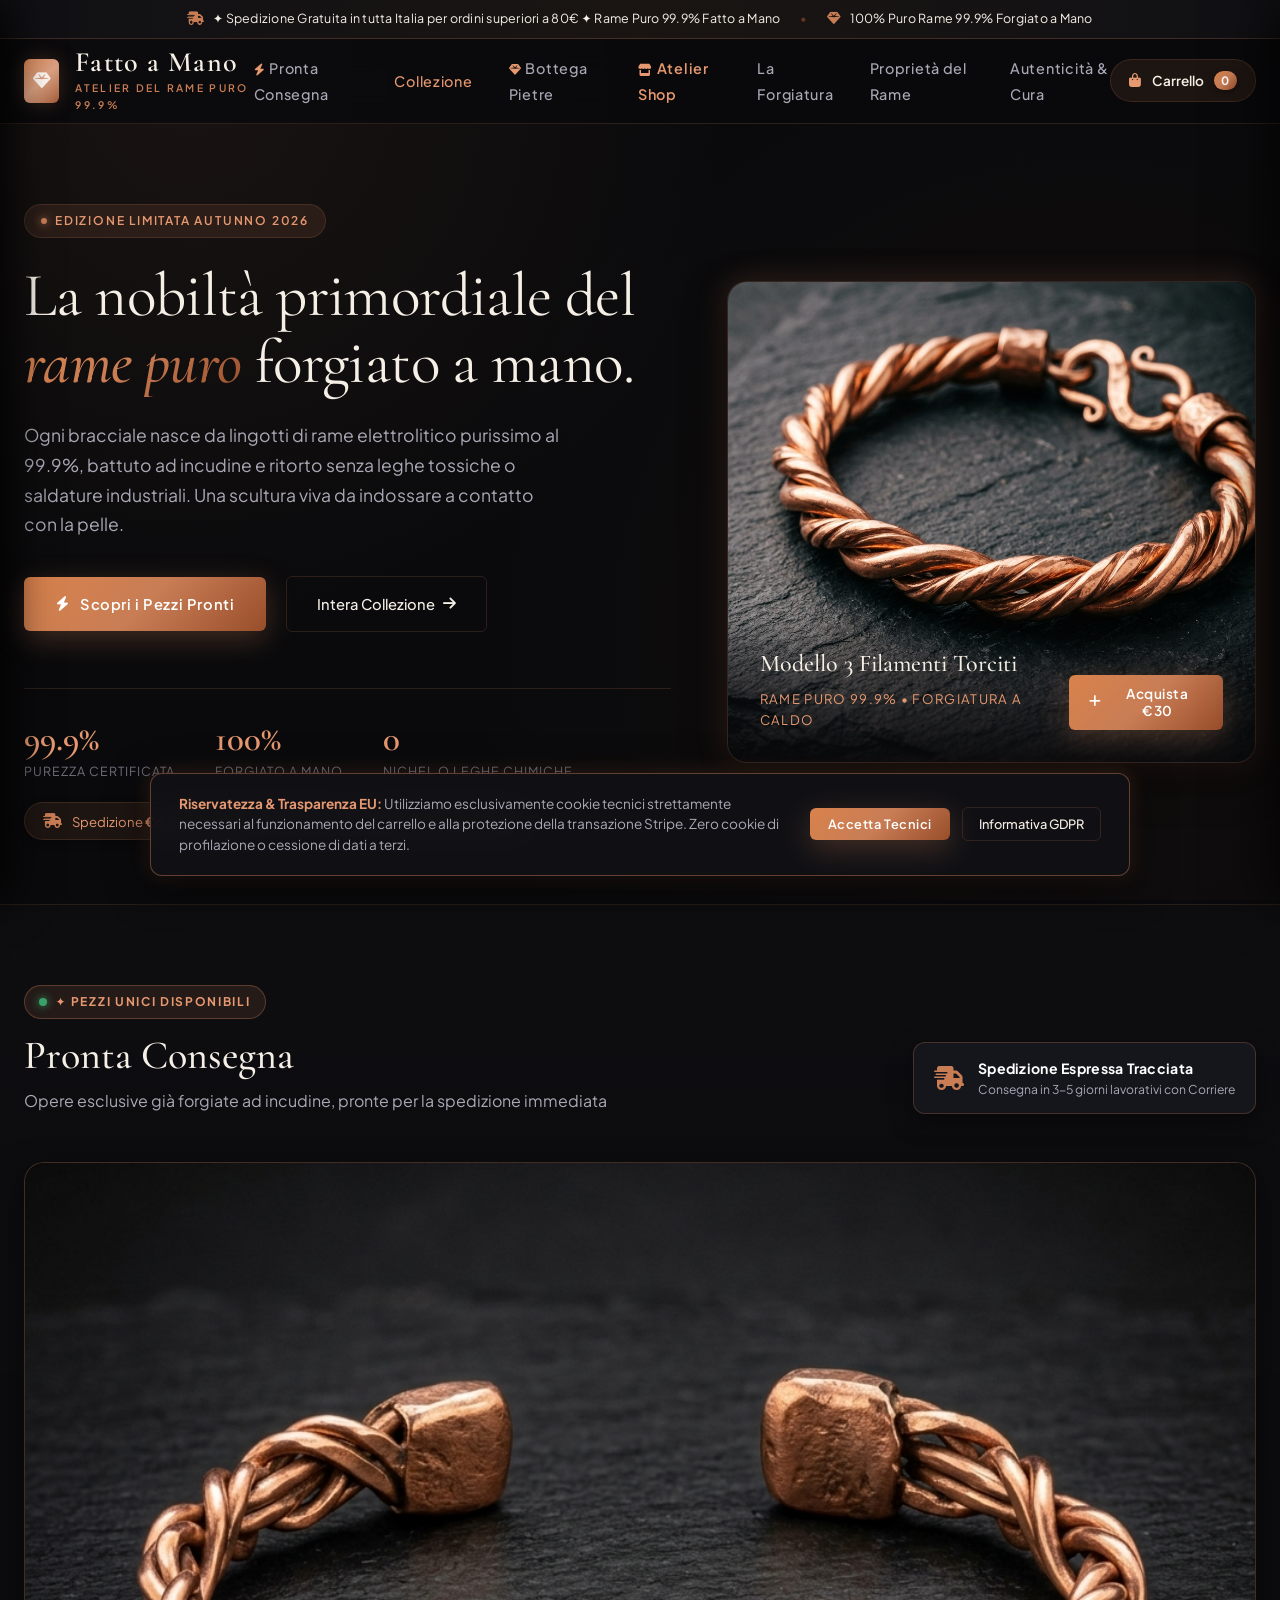
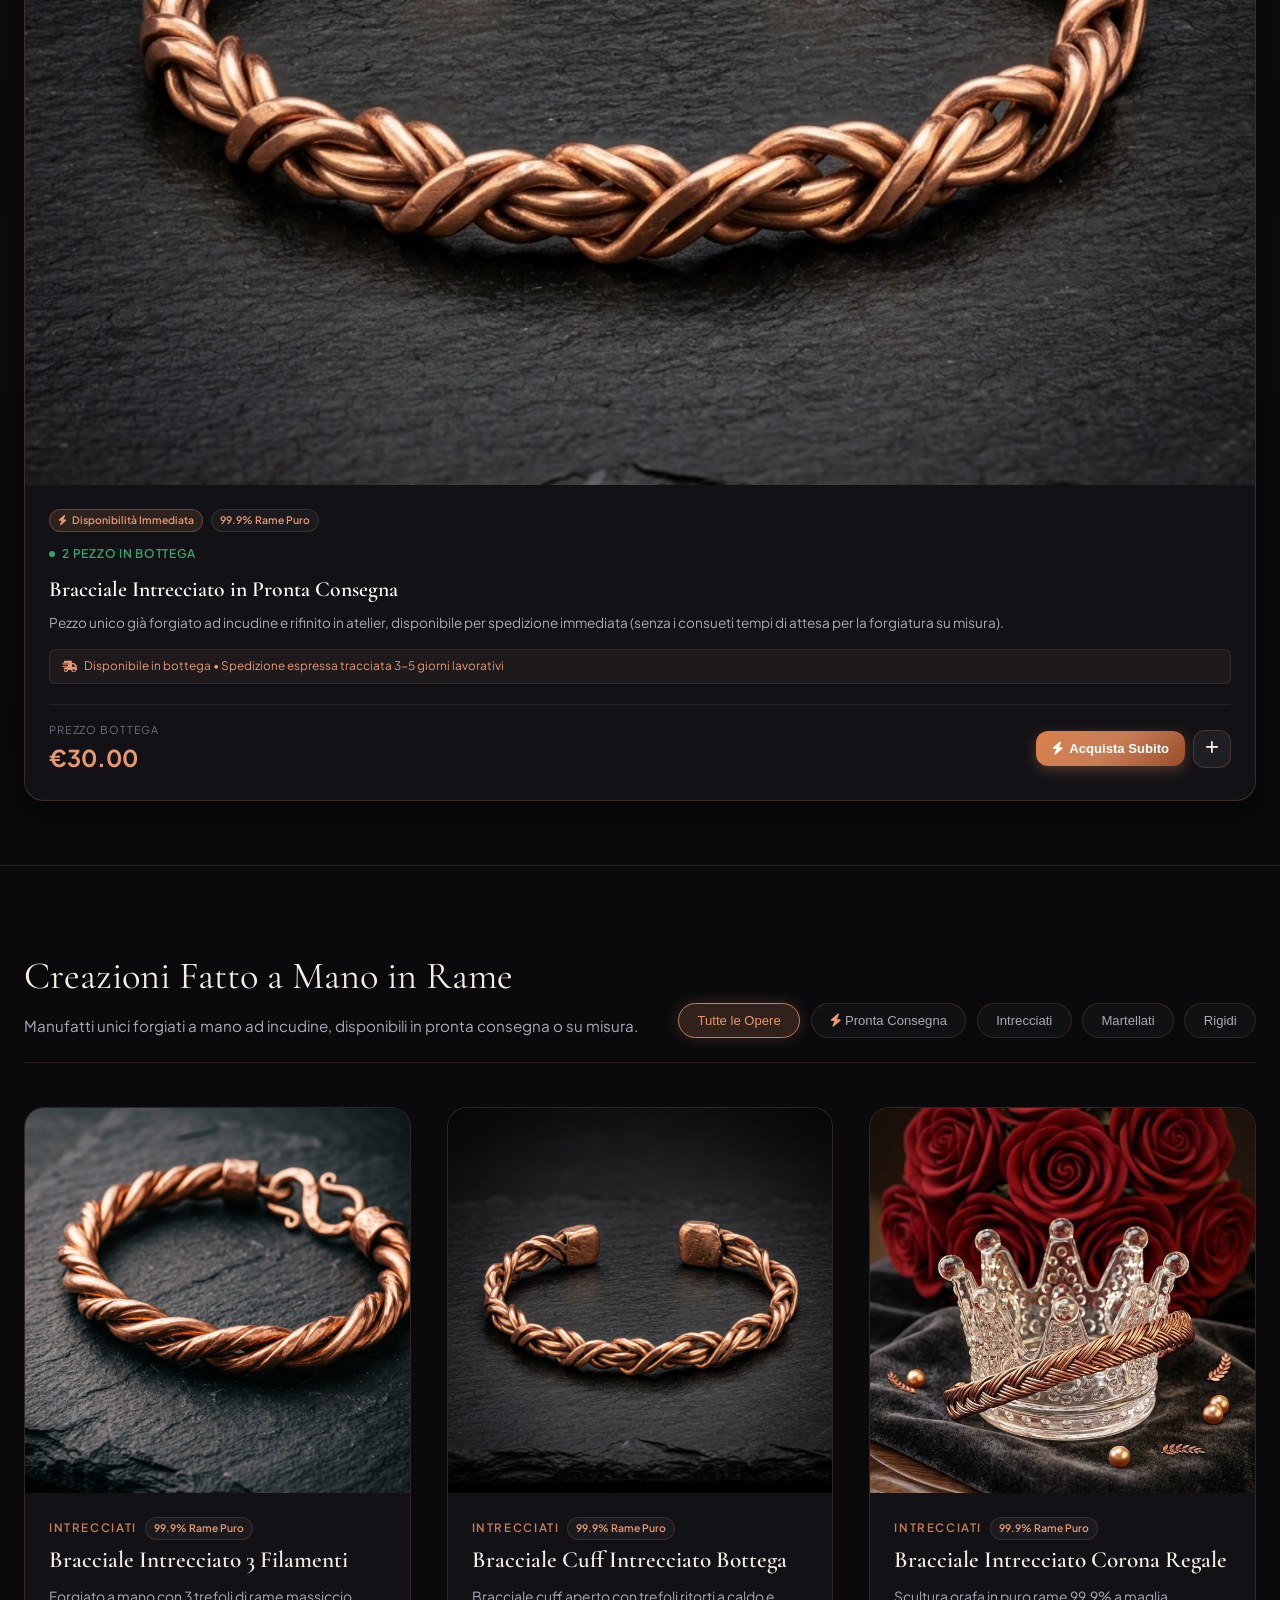
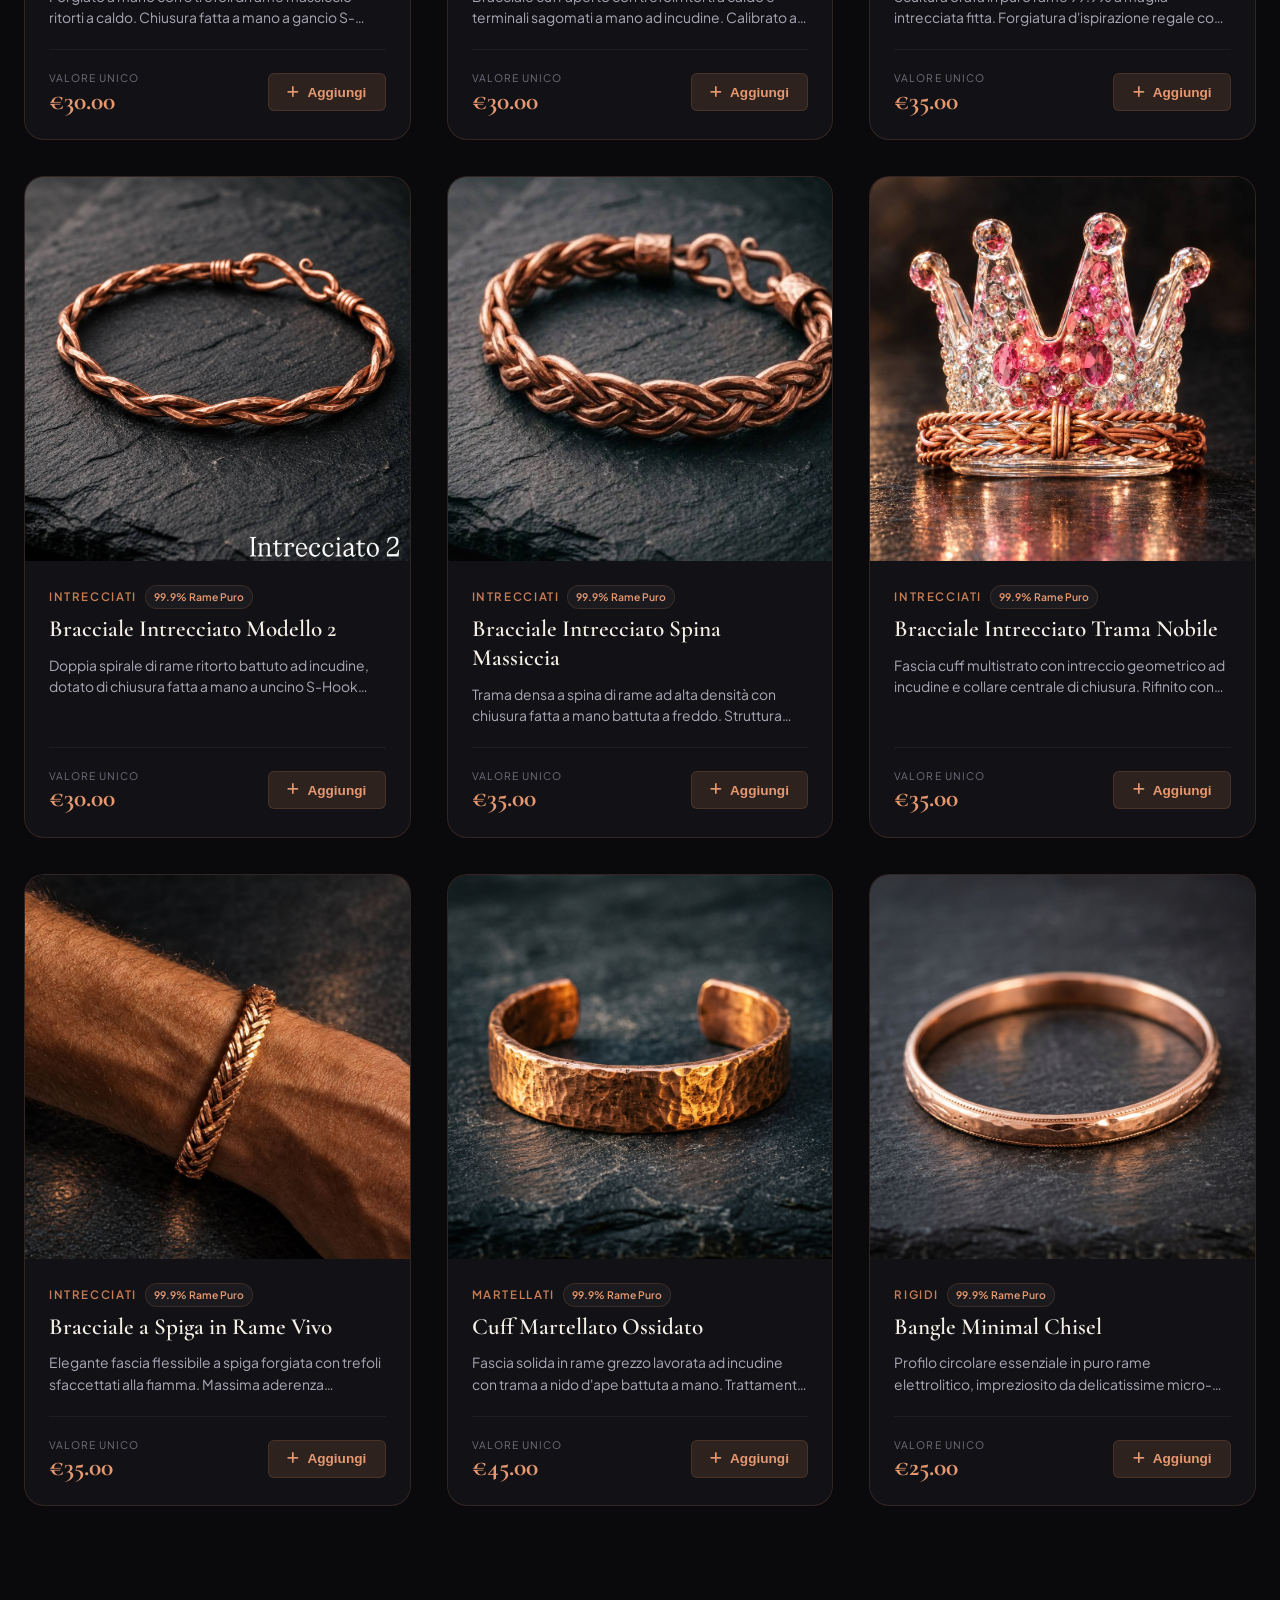
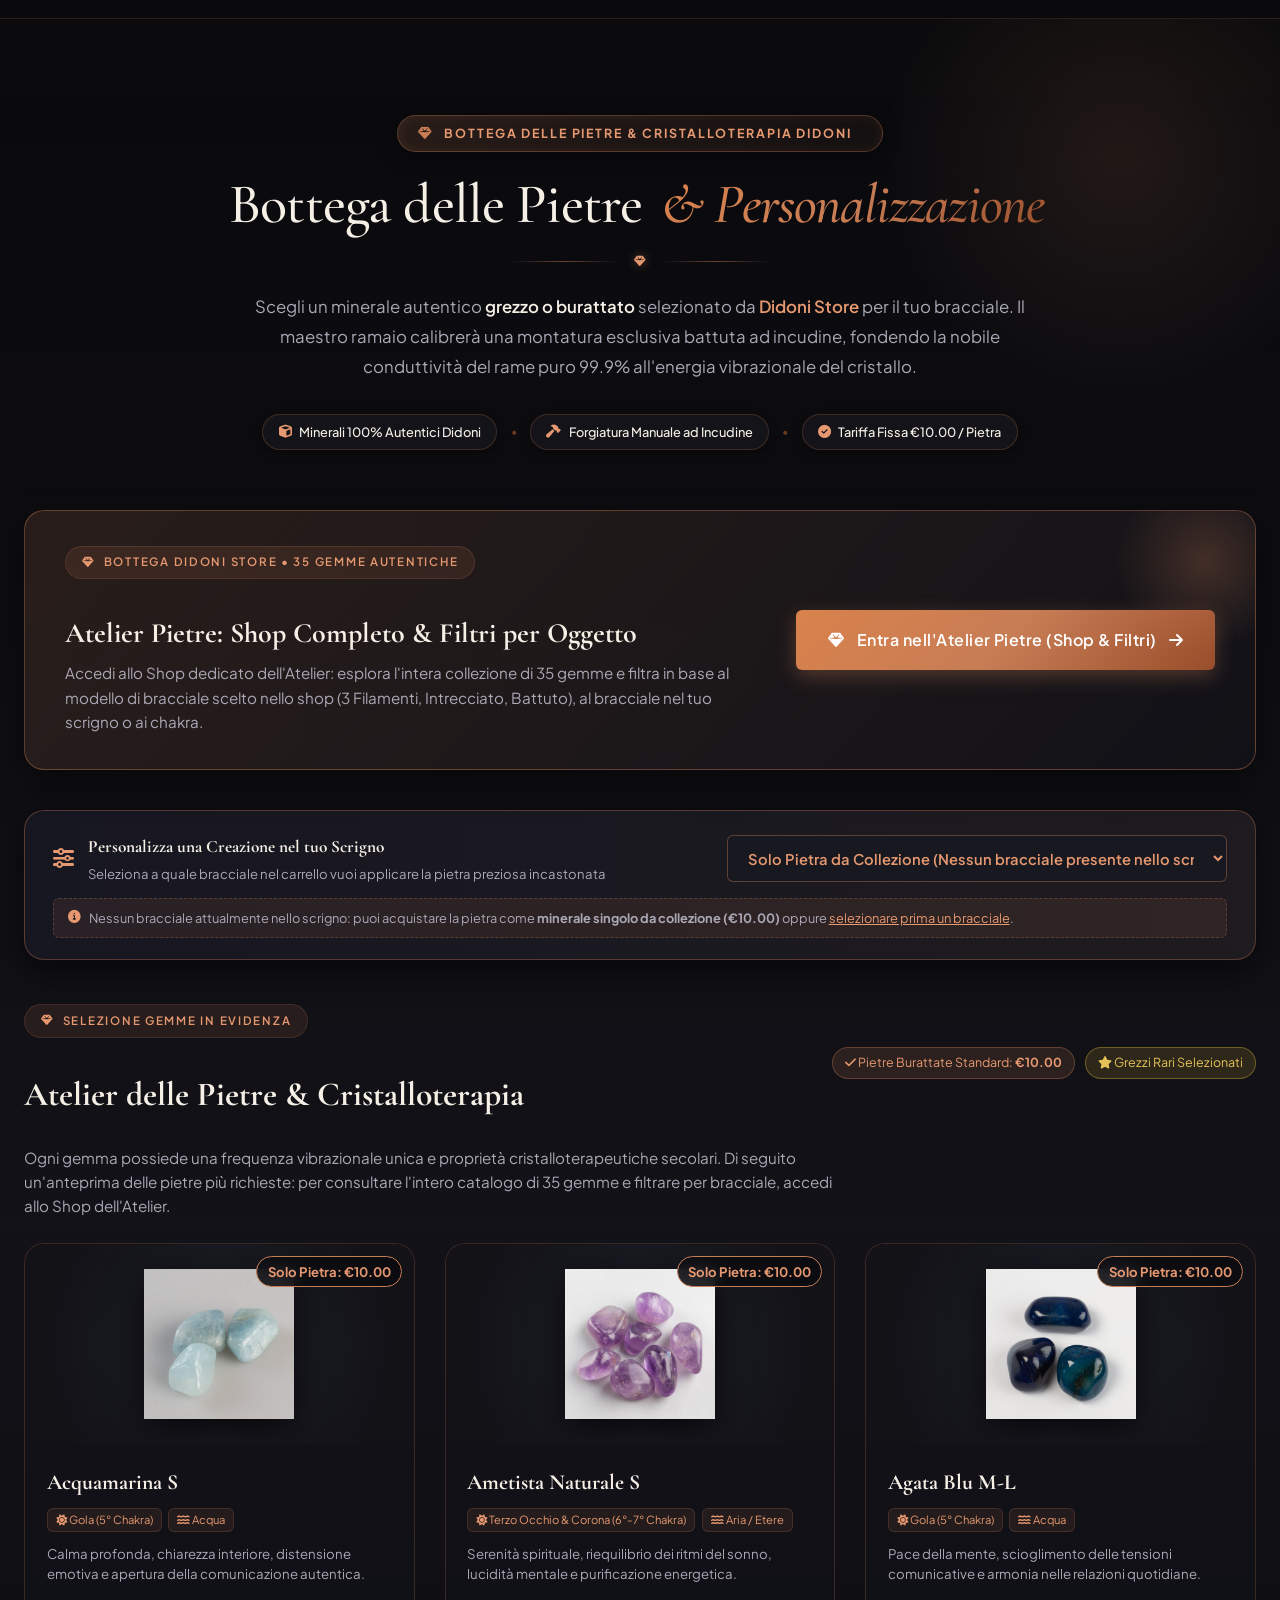
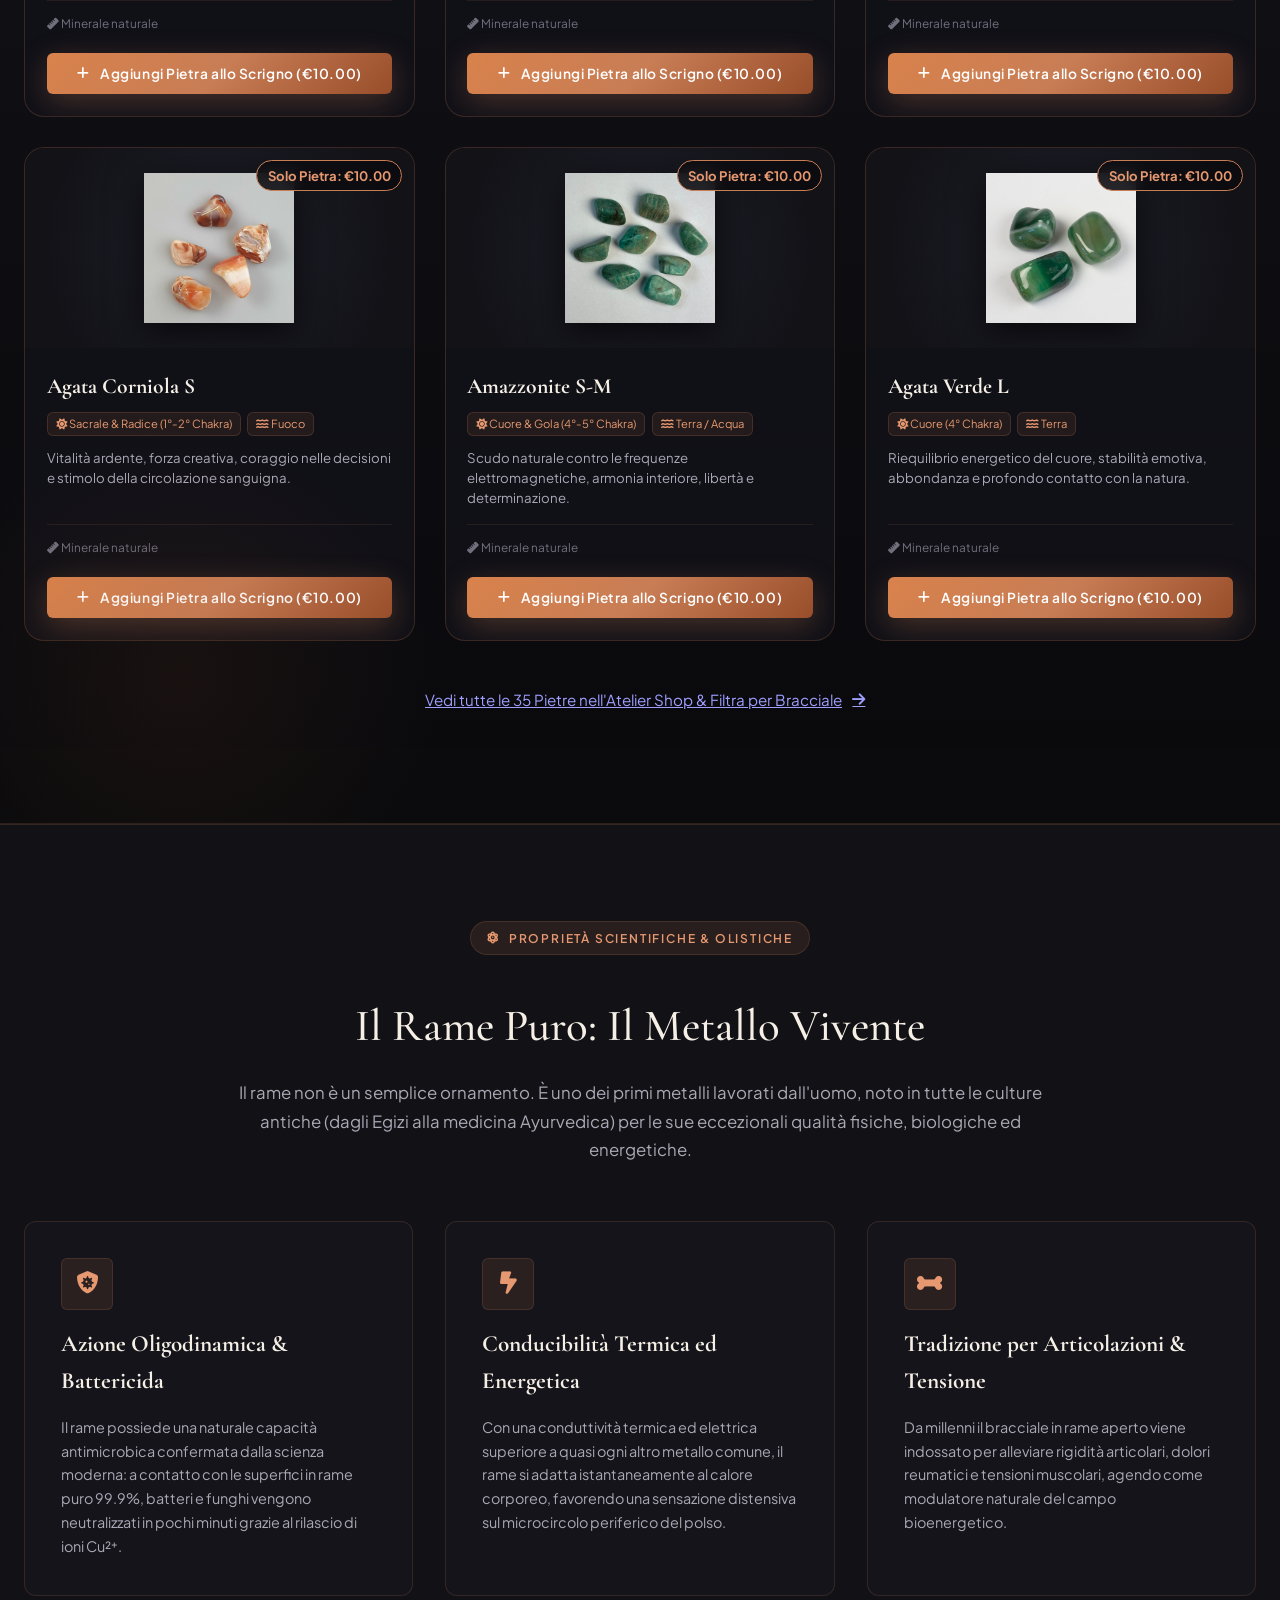
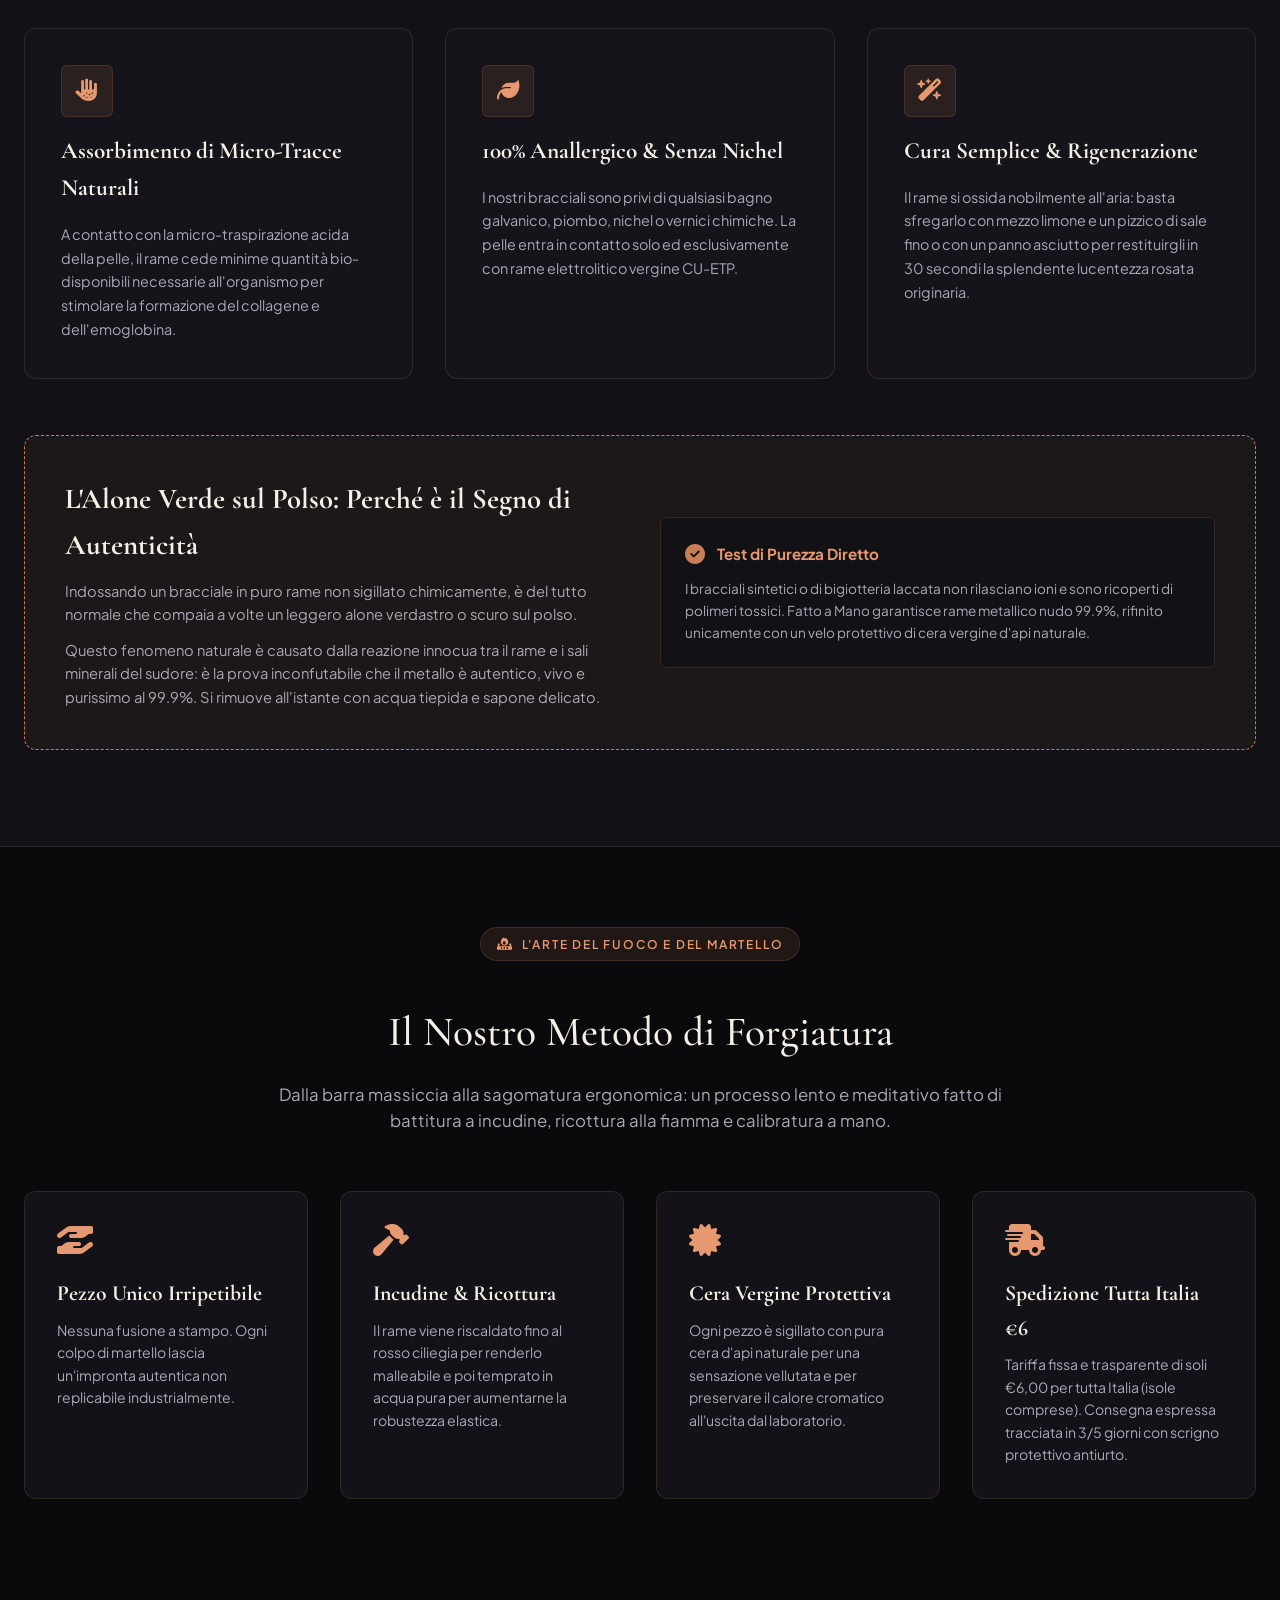
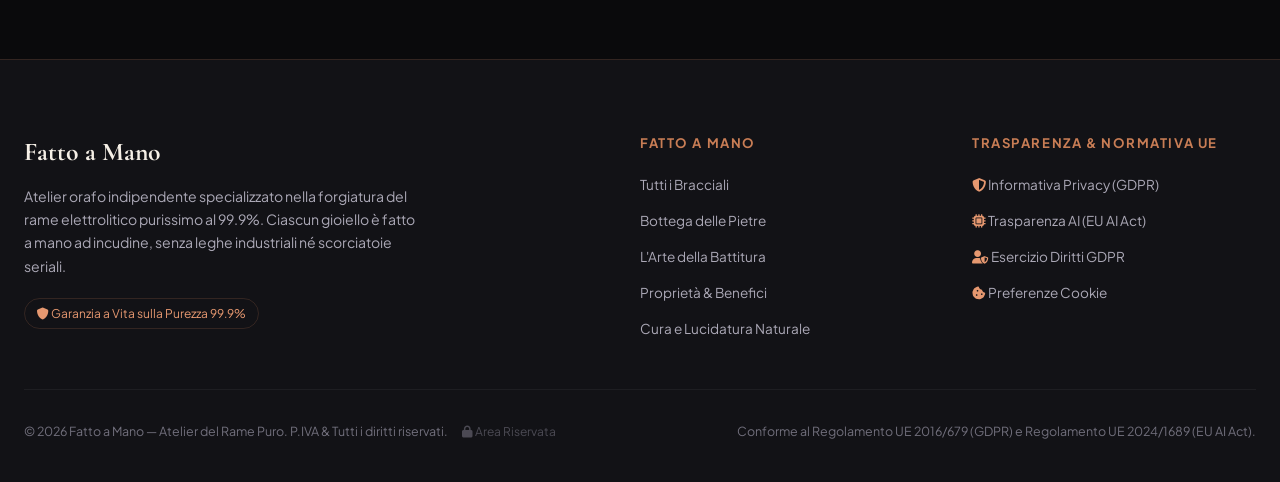
==== index.html @ 8c652637 "feat(atelier): add dedicated stone shop page with model filters, expand catalog to 35 Didoni stones," ====
<!DOCTYPE html>
<html lang="it">
<head>
  <meta charset="UTF-8">
  <meta name="viewport" content="width=device-width, initial-scale=1.0">
  <title>Fatto a Mano — Creazioni in Puro Rame 99.9% Fatto a Mano</title>
  <meta name="description" content="Esclusive creazioni di bracciali forgiati a mano in 99.9% rame puro. Design unico, proprietà energetiche e biologiche, lavorazione fatto a mano Made in Italy conforme a GDPR e EU AI Act.">
  
  <!-- Anti-cache headers -->
  <meta http-equiv="Cache-Control" content="no-cache, no-store, must-revalidate">
  <meta http-equiv="Pragma" content="no-cache">
  <meta http-equiv="Expires" content="0">

  <!-- Luxury Atelier Favicons -->
  <link rel="icon" type="image/svg+xml" href="favicon.svg">
  <link rel="icon" type="image/png" sizes="32x32" href="assets/favicon-32x32.png">
  <link rel="icon" type="image/x-icon" href="favicon.ico">
  <link rel="apple-touch-icon" href="assets/apple-touch-icon.png">

  <!-- Favicon & Stylesheet -->
  <link rel="stylesheet" href="style.css?v=20261001-07">
  
  <!-- Font Awesome for luxury micro-icons -->
  <link rel="stylesheet" href="https://cdnjs.cloudflare.com/ajax/libs/font-awesome/6.5.1/css/all.min.css">
</head>
<body>

  <!-- ============================================================================
       TOP ANNOUNCEMENT BAR (SPEDIZIONE)
       ============================================================================ -->
  <div class="top-announcement-bar" id="topAnnouncementBar">
    <div class="container top-announcement-inner" id="topAnnouncementInner">
      <div class="announcement-item">
        <i class="fa-solid fa-truck-fast"></i>
        <span id="topAnnouncementText">Spedizione <strong>€6 in tutta Italia</strong> (isole comprese) • Consegna in <strong>3/5 giorni lavorativi</strong></span>
      </div>
      <span class="announcement-separator">•</span>
      <div class="announcement-item">
        <i class="fa-solid fa-gem"></i>
        <span>100% Puro Rame 99.9% Forgiato a Mano</span>
      </div>
    </div>
  </div>

  <!-- ============================================================================
       HEADER & NAVIGATION
       ============================================================================ -->
  <header class="site-header" id="siteHeader">
    <div class="container header-inner">
      <a href="#" class="brand-wrapper">
        <div class="brand-symbol">
          <i class="fa-solid fa-gem" style="color: #fff; font-size: 1.1rem;"></i>
        </div>
        <div class="brand-text-group">
          <span class="brand-title">Fatto a Mano</span>
          <span class="brand-subtitle">Atelier del Rame Puro 99.9%</span>
        </div>
      </a>

      <nav>
        <ul class="nav-links">
          <li><a href="#prontaconsegna" class="nav-link"><i class="fa-solid fa-bolt" style="color: var(--copper-light); font-size: 0.75rem; margin-right: 4px;"></i>Pronta Consegna</a></li>
          <li><a href="#collezione" class="nav-link active">Collezione</a></li>
          <li><a href="#bottega-pietre" class="nav-link"><i class="fa-solid fa-gem" style="color: var(--copper-light); font-size: 0.75rem; margin-right: 4px;"></i>Bottega Pietre</a></li>
          <li><a href="atelier-pietre.html" class="nav-link" style="color: var(--copper-light); font-weight: 600;"><i class="fa-solid fa-store" style="color: var(--copper-light); font-size: 0.75rem; margin-right: 4px;"></i>Atelier Shop</a></li>
          <li><a href="#filosofia" class="nav-link">La Forgiatura</a></li>
          <li><a href="#proprieta" class="nav-link">Proprietà del Rame</a></li>
          <li><a href="#garanzia" class="nav-link">Autenticità & Cura</a></li>
        </ul>
      </nav>

      <div class="header-actions">
        <button class="cart-trigger-btn" id="openCartBtn" aria-label="Apri Carrello">
          <i class="fa-solid fa-bag-shopping" style="color: var(--copper-light);"></i>
          <span class="cart-btn-label">Carrello</span>
          <span class="cart-badge" id="cartCountBadge">0</span>
        </button>
        <button class="mobile-menu-btn" id="mobileMenuBtn" aria-label="Menu di Navigazione" onclick="toggleMobileMenu()">
          <i class="fa-solid fa-bars" id="mobileMenuIcon"></i>
        </button>
      </div>
    </div>
  </header>

  <!-- ============================================================================
       MOBILE NAVIGATION DRAWER (#mobileNavDrawer)
       ============================================================================ -->
  <div class="mobile-nav-backdrop" id="mobileNavBackdrop" onclick="closeMobileMenu()"></div>
  <aside class="mobile-nav-drawer" id="mobileNavDrawer" aria-label="Menu Mobile">
    <div class="mobile-nav-header">
      <div class="brand-wrapper">
        <div class="brand-symbol" style="width: 38px; height: 38px;">
          <i class="fa-solid fa-gem" style="color: #fff; font-size: 0.95rem;"></i>
        </div>
        <div class="brand-text-group">
          <span class="brand-title" style="font-size: 1.35rem;">Fatto a Mano</span>
          <span class="brand-subtitle" style="font-size: 0.55rem;">Atelier del Rame Puro</span>
        </div>
      </div>
      <button class="mobile-nav-close-btn" id="closeMobileNavBtn" aria-label="Chiudi Menu" onclick="closeMobileMenu()">
        <i class="fa-solid fa-xmark"></i>
      </button>
    </div>

    <ul class="mobile-nav-links">
      <li>
        <a href="#prontaconsegna" class="mobile-nav-link" onclick="closeMobileMenu()">
          <i class="fa-solid fa-bolt" style="color: var(--copper-light);"></i>
          <span>Pronta Consegna</span>
        </a>
      </li>
      <li>
        <a href="#collezione" class="mobile-nav-link" onclick="closeMobileMenu()">
          <i class="fa-solid fa-layer-group" style="color: var(--copper-light);"></i>
          <span>Collezione Bracciali</span>
        </a>
      </li>
      <li>
        <a href="#bottega-pietre" class="mobile-nav-link" onclick="closeMobileMenu()">
          <i class="fa-solid fa-gem" style="color: var(--copper-light);"></i>
          <span>Bottega delle Pietre Didoni</span>
        </a>
      </li>
      <li>
        <a href="atelier-pietre.html" class="mobile-nav-link" onclick="closeMobileMenu()" style="border-left: 2px solid var(--copper-primary);">
          <i class="fa-solid fa-store" style="color: var(--copper-light);"></i>
          <span>Atelier Pietre Shop (Filtri)</span>
        </a>
      </li>
      <li>
        <a href="#filosofia" class="mobile-nav-link" onclick="closeMobileMenu()">
          <i class="fa-solid fa-fire-burner" style="color: var(--copper-light);"></i>
          <span>La Forgiatura</span>
        </a>
      </li>
      <li>
        <a href="#proprieta" class="mobile-nav-link" onclick="closeMobileMenu()">
          <i class="fa-solid fa-atom" style="color: var(--copper-light);"></i>
          <span>Proprietà del Rame</span>
        </a>
      </li>
      <li>
        <a href="#garanzia" class="mobile-nav-link" onclick="closeMobileMenu()">
          <i class="fa-solid fa-shield-halved" style="color: var(--copper-light);"></i>
          <span>Autenticità & Garanzia</span>
        </a>
      </li>
    </ul>

    <div class="mobile-nav-footer">
      <div class="mobile-nav-shipping">
        <i class="fa-solid fa-truck-fast" style="color: var(--copper-primary);"></i>
        <span>Spedizione <strong>€6,00 tutta Italia</strong> (3/5 gg)</span>
      </div>
      <div class="mobile-nav-purity">
        <i class="fa-solid fa-certificate" style="color: #38a169;"></i>
        <span>100% Puro Rame 99.9% Forgiato a Mano</span>
      </div>
    </div>
  </aside>

  <!-- ============================================================================
       HERO EDITORIAL SECTION
       ============================================================================ -->
  <section class="hero-section">
    <div class="container hero-grid">
      <div class="hero-content">
        <div class="hero-badge">
          <span class="dot"></span>
          <span>Edizione Limitata Autunno 2026</span>
        </div>
        <h1 class="hero-title">
          La nobiltà primordiale del <em>rame puro</em> forgiato a mano.
        </h1>
        <p class="hero-description">
          Ogni bracciale nasce da lingotti di rame elettrolitico purissimo al 99.9%, battuto ad incudine e ritorto senza leghe tossiche o saldature industriali. Una scultura viva da indossare a contatto con la pelle.
        </p>
        <div class="hero-cta-group">
          <a href="#prontaconsegna" class="btn-primary">
            <i class="fa-solid fa-bolt"></i>
            <span>Scopri i Pezzi Pronti</span>
          </a>
          <a href="#collezione" class="btn-secondary">
            <span>Intera Collezione</span>
            <i class="fa-solid fa-arrow-right"></i>
          </a>
        </div>

        <div class="hero-metrics">
          <div class="metric-item">
            <div class="number">99.9%</div>
            <div class="label">Purezza Certificata</div>
          </div>
          <div class="metric-item">
            <div class="number">100%</div>
            <div class="label">Forgiato a Mano</div>
          </div>
          <div class="metric-item">
            <div class="number">0</div>
            <div class="label">Nichel o Leghe Chimiche</div>
          </div>
        </div>

        <div class="hero-shipping-pill">
          <i class="fa-solid fa-truck-fast"></i>
          <span>Spedizione <strong>€6,00 tutta Italia</strong> • Consegna tracciata <strong>3/5 giorni lavorativi</strong></span>
        </div>
      </div>

      <div class="hero-visual">
        <div class="hero-visual-card">
          <img src="assets/bracciale_3_filamenti.jpg" alt="Bracciale in Rame 3 Filamenti Fatto a Mano" id="heroFeaturedImage">
          <div class="hero-visual-overlay">
            <div class="hero-visual-caption">
              <h3>Modello 3 Filamenti Torciti</h3>
              <p>Rame puro 99.9% • Forgiatura a Caldo</p>
            </div>
            <button class="btn-primary" style="padding: 0.65rem 1.25rem; font-size: 0.85rem;" onclick="addToCartById('prod_rame_001')">
              <i class="fa-solid fa-plus"></i> Acquista €30
            </button>
          </div>
        </div>
      </div>
    </div>
  </section>

  <!-- ============================================================================
       SEZIONE PRONTA CONSEGNA (DISPONIBILITÀ IMMEDIATA IN BOTTEGA)
       ============================================================================ -->
  <section class="pronta-consegna-section" id="prontaconsegna">
    <div class="container">
      <div class="pronta-head-wrap">
        <div class="pronta-header-title">
          <div class="pronta-kicker">
            <span class="pulse-dot"></span>
            <span id="prontaKickerTitle">Disponibilità Immediata in Bottega</span>
          </div>
          <h2 class="pronta-title" id="prontaMainTitle">Creazioni in Pronta Consegna</h2>
          <p class="pronta-subtitle" id="prontaSubtitle">
            Pezzi unici forgiati a mano e già rifiniti in atelier, pronti per l'imballo protetto e la spedizione immediata (senza i consueti tempi di lavorazione su misura).
          </p>
        </div>
        <div class="pronta-shipping-badge">
          <i class="fa-solid fa-truck-fast"></i>
          <div>
            <strong>Spedizione Espressa Tracciata</strong>
            <span>Consegna in 3-5 giorni lavorativi con Corriere</span>
          </div>
        </div>
      </div>

      <!-- Grid creazioni in pronta consegna -->
      <div class="pronta-consegna-grid" id="prontaConsegnaGrid">
        <!-- Rendered dynamically by app.js -->
      </div>
    </div>
  </section>

  <!-- ============================================================================
       SHOWROOM / PRODUCT CATALOG SECTION
       ============================================================================ -->
  <section class="showroom-section" id="collezione">
    <div class="container">
      <div class="section-head">
        <div class="section-head-title">
          <h2>Creazioni Fatto a Mano in Rame</h2>
          <p>Manufatti unici forgiati a mano ad incudine, disponibili in pronta consegna o su misura.</p>
        </div>
        <div class="filter-pills" id="categoryFilters">
          <button class="filter-btn active" data-filter="all">Tutte le Opere</button>
          <button class="filter-btn" data-filter="pronta_consegna"><i class="fa-solid fa-bolt" style="color: var(--copper-light); margin-right: 4px;"></i>Pronta Consegna</button>
          <button class="filter-btn" data-filter="Intrecciati">Intrecciati</button>
          <button class="filter-btn" data-filter="Martellati">Martellati</button>
          <button class="filter-btn" data-filter="Rigidi">Rigidi</button>
        </div>
      </div>

      <!-- Live Grid Populated via JS / Supabase -->
      <div class="products-grid" id="productsGrid">
        <!-- Rendered dynamically by app.js with instant cache fallback -->
      </div>
    </div>
  </section>

  <!-- ============================================================================
       BOTTEGA DELLE PIETRE & PERSONALIZZAZIONE (#bottega-pietre)
       Incastonatura Artigianale su Rame 99.9% con Pietre Didoni Store
       ============================================================================ -->
  <section class="bottega-pietre-section" id="bottega-pietre">
    <div class="container">
      <!-- Masterpiece Centered Atelier Header -->
      <div class="atelier-editorial-head">
        <div class="atelier-head-kicker">
          <span class="kicker-gem"><i class="fa-solid fa-gem"></i></span>
          <span class="kicker-text">Bottega delle Pietre &amp; Cristalloterapia Didoni</span>
          <span class="kicker-sparkle"><i class="fa-solid fa-sparkles"></i></span>
        </div>

        <h2 class="atelier-head-title">
          Bottega delle Pietre <em>&amp; Personalizzazione</em>
        </h2>

        <div class="atelier-ornament-divider" aria-hidden="true">
          <span class="ornament-line"></span>
          <span class="ornament-icon"><i class="fa-solid fa-gem"></i></span>
          <span class="ornament-line"></span>
        </div>

        <p class="atelier-head-lead">
          Scegli un minerale autentico <strong>grezzo o burattato</strong> selezionato da <em>Didoni Store</em> per il tuo bracciale. Il maestro ramaio calibrerà una montatura esclusiva battuta ad incudine, fondendo la nobile conduttività del rame puro 99.9% all'energia vibrazionale del cristallo.
        </p>

        <div class="atelier-head-trust-badges">
          <div class="trust-badge-item">
            <i class="fa-solid fa-cube"></i>
            <span>Minerali 100% Autentici Didoni</span>
          </div>
          <span class="trust-badge-dot">•</span>
          <div class="trust-badge-item">
            <i class="fa-solid fa-hammer"></i>
            <span>Forgiatura Manuale ad Incudine</span>
          </div>
          <span class="trust-badge-dot">•</span>
          <div class="trust-badge-item">
            <i class="fa-solid fa-circle-check"></i>
            <span>Tariffa Fissa €10.00 / Pietra</span>
          </div>
        </div>
      </div>

      <!-- Prominent Atelier Shop Showcase CTA Banner -->
      <div class="atelier-shop-cta-card">
        <div class="atelier-shop-cta-info">
          <span class="hero-badge" style="font-size: 0.72rem;"><i class="fa-solid fa-gem"></i> Bottega Didoni Store • 35 Gemme Autentiche</span>
          <h3 style="font-family: var(--font-serif); font-size: 1.75rem; color: var(--text-primary); margin: 0.5rem 0 0.35rem 0;">
            Atelier Pietre: Shop Completo &amp; Filtri per Oggetto
          </h3>
          <p style="color: var(--text-secondary); font-size: 0.95rem; line-height: 1.6; margin: 0; max-width: 680px;">
            Accedi allo Shop dedicato dell'Atelier: esplora l'intera collezione di 35 gemme e filtra in base al modello di bracciale scelto nello shop (3 Filamenti, Intrecciato, Battuto), al bracciale nel tuo scrigno o ai chakra.
          </p>
        </div>
        <div class="atelier-shop-cta-action">
          <a href="atelier-pietre.html" class="btn btn-primary atelier-cta-btn" id="btnGoToAtelierShop">
            <i class="fa-solid fa-gem"></i> Entra nell'Atelier Pietre (Shop &amp; Filtri)
            <i class="fa-solid fa-arrow-right"></i>
          </a>
        </div>
      </div>

      <!-- Atelier Selector Bar for Cart Bracelets -->
      <div class="atelier-selection-banner" id="atelierSelectionBanner">
        <div class="atelier-banner-content">
          <div class="atelier-banner-title">
            <i class="fa-solid fa-sliders" style="color: var(--copper-light); font-size: 1.3rem;"></i>
            <div>
              <h4 style="margin: 0; font-size: 1.08rem; color: var(--text-primary); font-family: var(--font-serif);">Personalizza una Creazione nel tuo Scrigno</h4>
              <p style="margin: 0.15rem 0 0 0; font-size: 0.82rem; color: var(--text-secondary);">Seleziona a quale bracciale nel carrello vuoi applicare la pietra preziosa incastonata</p>
            </div>
          </div>
          <div class="atelier-banner-select-wrap">
            <select id="atelierCartBraceletSelect" class="luxury-input atelier-cart-dropdown" onchange="onAtelierBraceletSelectChange(this.value)">
              <!-- Populated dynamically via app.js -->
            </select>
          </div>
        </div>
        <div id="atelierCartEmptyNotice" class="atelier-notice-pill" style="display: none;">
          <i class="fa-solid fa-info-circle" style="color: var(--copper-light);"></i>
          <span>Nessun bracciale attualmente nello scrigno: puoi acquistare la pietra come <strong>minerale singolo da collezione (€10.00)</strong> oppure <a href="#collezione" style="color: var(--copper-light); text-decoration: underline;">selezionare prima un bracciale</a>.</span>
        </div>
      </div>

      <!-- Dedicated Atelier Stones Grid with Explanations, Photos, and Prices -->
      <div class="atelier-stones-wrapper" id="atelierPietreCompleto">
        <div class="atelier-grid-header">
          <div style="display: flex; align-items: center; justify-content: space-between; flex-wrap: wrap; gap: 1rem; margin-bottom: 1.5rem;">
            <div>
              <span class="hero-badge" style="font-size: 0.72rem;"><i class="fa-solid fa-gem"></i> Selezione Gemme in Evidenza</span>
              <h3 style="font-family: var(--font-serif); font-size: 2.1rem; color: var(--text-primary); margin-top: 0.4rem;">Atelier delle Pietre & Cristalloterapia</h3>
            </div>
            <div class="atelier-price-legend">
              <span class="legend-badge"><i class="fa-solid fa-check"></i> Pietre Burattate Standard: <strong>€10.00</strong></span>
              <span class="legend-badge-gold"><i class="fa-solid fa-star"></i> Grezzi Rari Selezionati</span>
            </div>
          </div>
          <p style="color: var(--text-secondary); font-size: 0.95rem; line-height: 1.6; max-width: 820px; margin-bottom: 1.5rem;">
            Ogni gemma possiede una frequenza vibrazionale unica e proprietà cristalloterapeutiche secolari. Di seguito un'anteprima delle pietre più richieste: per consultare l'intero catalogo di 35 gemme e filtrare per bracciale, accedi allo Shop dell'Atelier.
          </p>
        </div>

        <div class="atelier-stones-grid" id="atelierStonesGrid">
          <!-- Dynamically populated from pietre_catalog.json in app.js -->
        </div>

        <div class="atelier-explore-more-wrap" style="text-align: center; margin-top: 2rem;">
          <a href="atelier-pietre.html" class="btn btn-outline" style="padding: 0.95rem 2.2rem; font-size: 0.95rem; display: inline-flex; align-items: center; gap: 0.65rem;">
            <i class="fa-solid fa-sparkles" style="color: var(--copper-light);"></i>
            <span>Vedi tutte le 35 Pietre nell'Atelier Shop &amp; Filtra per Bracciale</span>
            <i class="fa-solid fa-arrow-right"></i>
          </a>
        </div>
      </div>
    </div>
  </section>

  <!-- ============================================================================
       PROPRIETÀ E BENEFICI DEL RAME (#proprieta)
       ============================================================================ -->
  <section class="proprieta-section" id="proprieta">
    <div class="container">
      <div style="max-width: 820px; margin: 0 auto; text-align: center;">
        <span class="hero-badge"><i class="fa-solid fa-atom"></i> Proprietà Scientifiche & Olistiche</span>
        <h2 style="font-family: var(--font-serif); font-size: 2.8rem; font-weight: 500; margin-top: 0.75rem;">
          Il Rame Puro: Il Metallo Vivente
        </h2>
        <p style="color: var(--text-secondary); margin-top: 1rem; font-size: 1.05rem; line-height: 1.7;">
          Il rame non è un semplice ornamento. È uno dei primi metalli lavorati dall'uomo, noto in tutte le culture antiche (dagli Egizi alla medicina Ayurvedica) per le sue eccezionali qualità fisiche, biologiche ed energetiche.
        </p>
      </div>

      <div class="proprieta-grid">
        <div class="proprieta-card">
          <div class="proprieta-icon-wrap">
            <i class="fa-solid fa-shield-virus"></i>
          </div>
          <h3>Azione Oligodinamica & Battericida</h3>
          <p>
            Il rame possiede una naturale capacità antimicrobica confermata dalla scienza moderna: a contatto con le superfici in rame puro 99.9%, batteri e funghi vengono neutralizzati in pochi minuti grazie al rilascio di ioni Cu²⁺.
          </p>
        </div>

        <div class="proprieta-card">
          <div class="proprieta-icon-wrap">
            <i class="fa-solid fa-bolt-lightning"></i>
          </div>
          <h3>Conducibilità Termica ed Energetica</h3>
          <p>
            Con una conduttività termica ed elettrica superiore a quasi ogni altro metallo comune, il rame si adatta istantaneamente al calore corporeo, favorendo una sensazione distensiva sul microcircolo periferico del polso.
          </p>
        </div>

        <div class="proprieta-card">
          <div class="proprieta-icon-wrap">
            <i class="fa-solid fa-bone"></i>
          </div>
          <h3>Tradizione per Articolazioni & Tensione</h3>
          <p>
            Da millenni il bracciale in rame aperto viene indossato per alleviare rigidità articolari, dolori reumatici e tensioni muscolari, agendo come modulatore naturale del campo bioenergetico.
          </p>
        </div>

        <div class="proprieta-card">
          <div class="proprieta-icon-wrap">
            <i class="fa-solid fa-hand-dots"></i>
          </div>
          <h3>Assorbimento di Micro-Tracce Naturali</h3>
          <p>
            A contatto con la micro-traspirazione acida della pelle, il rame cede minime quantità bio-disponibili necessarie all'organismo per stimolare la formazione del collagene e dell'emoglobina.
          </p>
        </div>

        <div class="proprieta-card">
          <div class="proprieta-icon-wrap">
            <i class="fa-solid fa-leaf"></i>
          </div>
          <h3>100% Anallergico & Senza Nichel</h3>
          <p>
            I nostri bracciali sono privi di qualsiasi bagno galvanico, piombo, nichel o vernici chimiche. La pelle entra in contatto solo ed esclusivamente con rame elettrolitico vergine CU-ETP.
          </p>
        </div>

        <div class="proprieta-card">
          <div class="proprieta-icon-wrap">
            <i class="fa-solid fa-wand-magic-sparkles"></i>
          </div>
          <h3>Cura Semplice & Rigenerazione</h3>
          <p>
            Il rame si ossida nobilmente all'aria: basta sfregarlo con mezzo limone e un pizzico di sale fino o con un panno asciutto per restituirgli in 30 secondi la splendente lucentezza rosata originaria.
          </p>
        </div>
      </div>

      <!-- Box Informativo: L'alone verde sul polso -->
      <div class="copper-halo-box">
        <div>
          <h4>L'Alone Verde sul Polso: Perché è il Segno di Autenticità</h4>
          <p>
            Indossando un bracciale in puro rame non sigillato chimicamente, è del tutto normale che compaia a volte un leggero alone verdastro o scuro sul polso. 
          </p>
          <p style="margin-top: 0.75rem;">
            Questo fenomeno naturale è causato dalla reazione innocua tra il rame e i sali minerali del sudore: è la prova inconfutabile che il metallo è autentico, vivo e purissimo al 99.9%. Si rimuove all'istante con acqua tiepida e sapone delicato.
          </p>
        </div>
        <div style="background: var(--bg-surface); padding: 1.5rem; border-radius: var(--radius-sm); border: 1px solid var(--border-subtle);">
          <div style="display: flex; align-items: center; gap: 0.75rem; margin-bottom: 0.75rem;">
            <i class="fa-solid fa-circle-check" style="color: var(--copper-primary); font-size: 1.25rem;"></i>
            <strong style="color: var(--copper-light); font-size: 0.95rem;">Test di Purezza Diretto</strong>
          </div>
          <p style="font-size: 0.85rem; color: var(--text-secondary); line-height: 1.6;">
            I bracciali sintetici o di bigiotteria laccata non rilasciano ioni e sono ricoperti di polimeri tossici. Fatto a Mano garantisce rame metallico nudo 99.9%, rifinito unicamente con un velo protettivo di cera vergine d'api naturale.
          </p>
        </div>
      </div>
    </div>
  </section>

  <!-- ============================================================================
       PHILOSOPHY SECTION (#filosofia)
       ============================================================================ -->
  <section class="showroom-section" id="filosofia" style="padding: 5rem 0;">
    <div class="container">
      <div style="max-width: 780px; margin: 0 auto; text-align: center; margin-bottom: 3.5rem;">
        <span class="hero-badge"><i class="fa-solid fa-fire-burner"></i> L'Arte del Fuoco e del Martello</span>
        <h2 style="font-family: var(--font-serif); font-size: 2.6rem; font-weight: 500; margin-top: 0.85rem;">Il Nostro Metodo di Forgiatura</h2>
        <p style="color: var(--text-secondary); margin-top: 1rem; font-size: 1.05rem;">
          Dalla barra massiccia alla sagomatura ergonomica: un processo lento e meditativo fatto di battitura a incudine, ricottura alla fiamma e calibratura a mano.
        </p>
      </div>

      <div class="method-steps-grid">
        <div style="background: var(--bg-card); padding: 2rem; border-radius: var(--radius-md); border: 1px solid var(--border-subtle);">
          <i class="fa-solid fa-hand-holding-hand" style="font-size: 2rem; color: var(--copper-light); margin-bottom: 1.25rem;"></i>
          <h3 style="font-family: var(--font-serif); font-size: 1.35rem; margin-bottom: 0.5rem;">Pezzo Unico Irripetibile</h3>
          <p style="color: var(--text-secondary); font-size: 0.88rem; line-height: 1.6;">Nessuna fusione a stampo. Ogni colpo di martello lascia un'impronta autentica non replicabile industrialmente.</p>
        </div>

        <div style="background: var(--bg-card); padding: 2rem; border-radius: var(--radius-md); border: 1px solid var(--border-subtle);">
          <i class="fa-solid fa-hammer" style="font-size: 2rem; color: var(--copper-light); margin-bottom: 1.25rem;"></i>
          <h3 style="font-family: var(--font-serif); font-size: 1.35rem; margin-bottom: 0.5rem;">Incudine & Ricottura</h3>
          <p style="color: var(--text-secondary); font-size: 0.88rem; line-height: 1.6;">Il rame viene riscaldato fino al rosso ciliegia per renderlo malleabile e poi temprato in acqua pura per aumentarne la robustezza elastica.</p>
        </div>

        <div style="background: var(--bg-card); padding: 2rem; border-radius: var(--radius-md); border: 1px solid var(--border-subtle);">
          <i class="fa-solid fa-certificate" style="font-size: 2rem; color: var(--copper-light); margin-bottom: 1.25rem;"></i>
          <h3 style="font-family: var(--font-serif); font-size: 1.35rem; margin-bottom: 0.5rem;">Cera Vergine Protettiva</h3>
          <p style="color: var(--text-secondary); font-size: 0.88rem; line-height: 1.6;">Ogni pezzo è sigillato con pura cera d'api naturale per una sensazione vellutata e per preservare il calore cromatico all'uscita dal laboratorio.</p>
        </div>

        <div style="background: var(--bg-card); padding: 2rem; border-radius: var(--radius-md); border: 1px solid var(--border-subtle);">
          <i class="fa-solid fa-truck-fast" style="font-size: 2rem; color: var(--copper-light); margin-bottom: 1.25rem;"></i>
          <h3 style="font-family: var(--font-serif); font-size: 1.35rem; margin-bottom: 0.5rem;">Spedizione Tutta Italia €6</h3>
          <p style="color: var(--text-secondary); font-size: 0.88rem; line-height: 1.6;">Tariffa fissa e trasparente di soli €6,00 per tutta Italia (isole comprese). Consegna espressa tracciata in 3/5 giorni con scrigno protettivo antiurto.</p>
        </div>
      </div>
    </div>
  </section>

  <!-- ============================================================================
       SLIDE-OVER DRAWER CART
       ============================================================================ -->
  <div class="cart-backdrop" id="cartBackdrop"></div>
  <aside class="cart-drawer" id="cartDrawer" aria-label="Carrello della Spesa">
    <div class="cart-drawer-header">
      <div class="cart-drawer-title">
        <i class="fa-solid fa-bag-shopping" style="color: var(--copper-light);"></i>
        <span>Il Tuo Scrigno</span>
      </div>
      <button class="cart-close-btn" id="closeCartBtn" aria-label="Chiudi Carrello">
        <i class="fa-solid fa-xmark"></i>
      </button>
    </div>

    <!-- Shipping Info Box -->
    <div class="shipping-progress-box">
      <div style="display: flex; align-items: center; gap: 0.6rem;">
        <i class="fa-solid fa-truck-fast" style="color: var(--copper-primary); font-size: 1rem;"></i>
        <span id="shippingNoticeText">Spedizione <strong>€6,00 tutta Italia</strong> • Consegna <strong>3/5 giorni lavorativi</strong></span>
      </div>
    </div>

    <!-- Cart Items List -->
    <div class="cart-items-body" id="cartItemsContainer">
      <!-- Populated via app.js -->
    </div>

    <!-- Cart Footer & Stripe Checkout -->
    <div class="cart-drawer-footer">
      <div class="cart-summary-breakdown">
        <div class="cart-subtotal-row">
          <span class="cart-subtotal-label">Subtotale Creazioni:</span>
          <span class="cart-subtotal-amount" id="cartSubtotalAmount">€0.00</span>
        </div>
        <div class="cart-subtotal-row shipping-row">
          <span class="cart-subtotal-label"><i class="fa-solid fa-truck"></i> Spedizione Italia (3/5 gg):</span>
          <span class="cart-subtotal-amount" id="cartShippingAmount">€6.00</span>
        </div>
        <div class="cart-total-divider"></div>
        <div class="cart-subtotal-row total-row">
          <span class="cart-total-label">Totale Finale:</span>
          <span class="cart-total-amount" id="cartTotalAmount">€6.00</span>
        </div>
      </div>

      <!-- Step 1 nel carrello: Inserimento Dati Spedizione prima del pagamento -->
      <button class="cart-shipping-step-btn" id="cartShippingBtn" onclick="openCheckoutModal()">
        <i class="fa-solid fa-truck-fast"></i>
        <span>Dati Spedizione</span>
        <i class="fa-solid fa-arrow-right" style="margin-left: auto;"></i>
      </button>

      <div class="stripe-badge-notice">
        <i class="fa-solid fa-clipboard-check" style="color: var(--copper-light);"></i>
        <span>Fase 1: Dati recapito e misura polso • Fase 2: Checkout Stripe</span>
      </div>
    </div>
  </aside>

  <!-- ============================================================================
       PRODUCT DETAIL MODAL
       ============================================================================ -->
  <div class="modal-backdrop" id="productModalBackdrop">
    <div class="modal-container" id="productModal">
      <button class="modal-close-btn" id="closeModalBtn" aria-label="Chiudi Dettaglio">
        <i class="fa-solid fa-xmark"></i>
      </button>

      <div class="modal-gallery">
        <img src="" alt="Dettaglio Bracciale" class="modal-gallery-img" id="modalImg">
      </div>

      <div class="modal-details">
        <span class="card-category" id="modalCategory">Categoria</span>
        <h3 class="modal-details-title" id="modalTitle">Titolo Bracciale</h3>
        <div class="modal-details-price" id="modalPrice">€0.00</div>
        
        <p style="color: var(--text-secondary); font-size: 0.95rem; line-height: 1.6; margin-bottom: 1.25rem;" id="modalDesc">
          Descrizione opera...
        </p>

        <!-- Digital Authenticity Certificate -->
        <div class="certificate-box">
          <h5><i class="fa-solid fa-award"></i> Certificato di Autenticità Digitale</h5>
          <p id="modalSpecs">Lavorazione a mano su rame puro 99.9%. Trattamento protettivo naturale con cera d'api vergine.</p>
        </div>

        <!-- Shipping Reassurance Note -->
        <div class="modal-shipping-pill">
          <i class="fa-solid fa-truck-fast"></i>
          <span>Spedizione <strong>€6,00 in tutta Italia</strong> (isole comprese) • Consegna in <strong>3/5 giorni lavorativi</strong></span>
        </div>

        <div style="margin-top: auto; display: flex; flex-direction: column; gap: 0.65rem;">
          <button class="btn-primary" style="width: 100%; justify-content: center;" id="modalAddCartBtn">
            <i class="fa-solid fa-bag-shopping"></i> Aggiungi allo Scrigno
          </button>
          <button type="button" class="btn-secondary" style="width: 100%; justify-content: center; font-size: 0.88rem; padding: 0.75rem 1rem;" id="modalCustomizeStoneBtn" onclick="customizeCurrentModalBracelet()">
            <i class="fa-solid fa-gem" style="color: var(--copper-light);"></i> Personalizza con Pietra Naturale Didoni (+€10)
          </button>
        </div>
      </div>
    </div>
  </div>

  <!-- ============================================================================
       PROMPT MODAL: VUOI AGGIUNGERE UNA PIETRA NATURALE? (#stonePromptModalBackdrop)
       ============================================================================ -->
  <div class="modal-backdrop" id="stonePromptModalBackdrop">
    <div class="modal-container stone-prompt-modal-container" id="stonePromptModal">
      <button class="modal-close-btn" id="closeStonePromptModalBtn" aria-label="Chiudi Modale Pietra" onclick="closeStonePromptModal()">
        <i class="fa-solid fa-xmark"></i>
      </button>

      <div class="stone-prompt-head">
        <span class="hero-badge"><i class="fa-solid fa-gem"></i> Incastonatura Artigianale Didoni</span>
        <h3 class="stone-prompt-title">Vuoi aggiungere una pietra naturale?</h3>
        <p class="stone-prompt-subtitle">
          Personalizza il tuo <strong id="promptModalBraceletTitle" style="color: var(--copper-light);">Bracciale</strong> con un minerale puro battuto a caldo ad incudine.
        </p>
      </div>

      <!-- Mini Carosello Orizzontale Pietre con Solo Prezzo Pietra -->
      <div class="stone-mini-carousel-wrap">
        <div class="stone-mini-carousel-header">
          <span class="carousel-hint"><i class="fa-solid fa-hand-pointer"></i> Scorri e tocca una pietra (prezzo solo pietra):</span>
          <div class="carousel-nav-arrows">
            <button type="button" class="carousel-arrow-btn" onclick="scrollStoneCarousel(-1)" aria-label="Scorri a sinistra"><i class="fa-solid fa-chevron-left"></i></button>
            <button type="button" class="carousel-arrow-btn" onclick="scrollStoneCarousel(1)" aria-label="Scorri a destra"><i class="fa-solid fa-chevron-right"></i></button>
          </div>
        </div>
        
        <div class="stone-mini-carousel" id="stoneMiniCarousel">
          <!-- Popolato dinamicamente da app.js -->
        </div>
      </div>

      <!-- Striscia Riepilogo Pietra Selezionata -->
      <div class="stone-prompt-selected-strip" id="promptSelectedStrip">
        <div class="prompt-selected-left">
          <img id="promptSelectedImg" src="assets/pietre/acquamarina_s.jpg" alt="Pietra Selezionata" class="prompt-selected-thumb">
          <div>
            <div style="font-size: 0.74rem; color: var(--text-muted); text-transform: uppercase; letter-spacing: 0.05em;">Pietra Selezionata:</div>
            <strong id="promptSelectedName" style="color: var(--text-primary); font-size: 1.05rem;">Acquamarina S</strong>
            <div id="promptSelectedChakra" style="font-size: 0.75rem; color: var(--copper-light); margin-top: 2px;">Gola (5° Chakra) • Acqua</div>
          </div>
        </div>
        <div class="prompt-selected-price-box">
          <span style="font-size: 0.72rem; color: var(--text-muted); display: block;">Solo Valore Pietra:</span>
          <strong id="promptSelectedPrice" class="prompt-price-val">+€10.00</strong>
        </div>
      </div>

      <!-- Azioni Prompt Modal -->
      <div class="stone-prompt-actions">
        <button type="button" class="btn-primary" id="btnPromptAddStone" onclick="confirmPromptAddStone()">
          <i class="fa-solid fa-plus"></i> <span id="btnPromptAddStoneText">Aggiungi Pietra al Bracciale (+€10.00)</span>
        </button>
        <button type="button" class="btn-secondary" id="btnPromptExploreAtelier" onclick="exploreFullAtelierFromPrompt()">
          <i class="fa-solid fa-compass"></i> Esplora Atelier Pietre Completo
        </button>
        <button type="button" class="btn-text-subtle" onclick="skipPromptToCart()">
          <i class="fa-solid fa-arrow-right"></i> No grazie, prosegui allo scrigno
        </button>
      </div>
    </div>
  </div>

  <!-- ============================================================================
       CONFIRM REMOVAL MODAL (EDGE CASE B: BRACCIALE CON PIETRE INCASTONATE)
       ============================================================================ -->
  <div class="modal-backdrop" id="stoneRemoveConfirmModalBackdrop">
    <div class="modal-container stone-confirm-modal-container">
      <div style="text-align: center; margin-bottom: 1.25rem;">
        <div class="stone-confirm-icon-wrap">
          <i class="fa-solid fa-gem"></i>
        </div>
        <h3 style="font-family: var(--font-serif); font-size: 1.7rem; margin-top: 0.75rem;">Bracciale con Pietre Incastonate</h3>
        <p id="stoneRemoveConfirmMsg" style="color: var(--text-secondary); font-size: 0.92rem; line-height: 1.6; margin-top: 0.5rem;">
          Questo bracciale ha una o più pietre naturali incastonate. Come desideri procedere?
        </p>
      </div>
      <div class="stone-confirm-actions">
        <button type="button" class="btn-secondary" onclick="confirmKeepStonesAsStandalone()" style="width: 100%; justify-content: center; padding: 0.85rem 1rem;">
          <i class="fa-solid fa-gem"></i> Mantieni pietre nel carrello come minerali singoli
        </button>
        <button type="button" class="btn-primary" onclick="confirmRemoveBraceletAndStones()" style="width: 100%; justify-content: center; background: #8a3c2b; border-color: #a44834; padding: 0.85rem 1rem;">
          <i class="fa-solid fa-trash-can"></i> Rimuovi tutto (Bracciale e Pietre)
        </button>
        <button type="button" class="btn-text-subtle" onclick="closeStoneRemoveConfirmModal()" style="width: 100%; text-align: center; margin-top: 0.5rem;">
          Annulla operazione
        </button>
      </div>
    </div>
  </div>

  <!-- ============================================================================
       PRE-ACQUISTO CHECKOUT & SPEDIZIONE MODAL (#checkoutModalBackdrop)
       ============================================================================ -->
  <div class="modal-backdrop" id="checkoutModalBackdrop">
    <div class="modal-container checkout-modal-container" id="checkoutModal">
      <button class="modal-close-btn" id="closeCheckoutModalBtn" aria-label="Chiudi Spedizione" onclick="closeCheckoutModal()">
        <i class="fa-solid fa-xmark"></i>
      </button>

      <!-- Modal Header -->
      <div class="checkout-modal-header">
        <span class="hero-badge"><i class="fa-solid fa-truck-fast"></i> Consegna Espressa 3/5 Giorni Lavorativi</span>
        <h3 class="checkout-modal-title">Dati di Spedizione & Consegna</h3>
        <p class="checkout-modal-subtitle">Compila l'indirizzo per il recapito assicurato del tuo bracciale forgiato a mano prima di accedere al circuito di pagamento Stripe.</p>
      </div>

      <!-- Live Order Mini-Summary Banner -->
      <div class="checkout-order-summary">
        <div class="summary-line">
          <span>Articoli nello Scrigno:</span>
          <strong id="modalSummaryItemsCount">0 pezzi</strong>
        </div>
        <div class="summary-line">
          <span>Subtotale Creazioni:</span>
          <span id="modalSummarySubtotal">€0.00</span>
        </div>
        <div class="summary-line highlight-shipping">
          <span><i class="fa-solid fa-truck"></i> Spedizione Corriere Espresso (Tutta Italia):</span>
          <span>€6.00</span>
        </div>
        <div class="summary-divider"></div>
        <div class="summary-line total-line">
          <span>Totale Ordine (Spedizione Inclusa):</span>
          <strong id="modalSummaryTotal">€6.00</strong>
        </div>
      </div>

      <!-- Shipping Form -->
      <form id="shippingCheckoutForm" onsubmit="handleShippingFormSubmit(event)">
        <div class="checkout-form-grid">
          <!-- Nome e Cognome -->
          <div class="form-group span-2">
            <label for="shipFullName"><i class="fa-solid fa-user"></i> Nome e Cognome Destinatario *</label>
            <input type="text" id="shipFullName" class="luxury-input" required placeholder="Es. Marco Rossi" autocomplete="name">
          </div>

          <!-- Email -->
          <div class="form-group">
            <label for="shipEmail"><i class="fa-solid fa-envelope"></i> Email (per ricevuta e tracking) *</label>
            <input type="email" id="shipEmail" class="luxury-input" required placeholder="mario.rossi@example.com" autocomplete="email">
          </div>

          <!-- Telefono -->
          <div class="form-group">
            <label for="shipPhone"><i class="fa-solid fa-phone"></i> Cellulare (avviso SMS corriere) *</label>
            <input type="tel" id="shipPhone" class="luxury-input" required placeholder="+39 333 1234567" autocomplete="tel">
          </div>

          <!-- Misura Circonferenza Polso (cm) per Forgiatura -->
          <div class="form-group span-2" style="background: rgba(200, 125, 85, 0.08); border: 1px solid rgba(200, 125, 85, 0.35); border-radius: var(--radius-md); padding: 1rem 1.15rem;">
            <label for="shipWristCm" style="color: var(--copper-light); font-weight: 600; display: flex; align-items: center; justify-content: space-between; margin-bottom: 0.5rem;">
              <span><i class="fa-solid fa-ruler-horizontal"></i> Misura del Polso (cm) per Forgiatura Personalizzata *</span>
              <span style="font-size: 0.72rem; color: #38a169; text-transform: uppercase; letter-spacing: 0.06em;"><i class="fa-solid fa-check"></i> Calibratura Anatomica</span>
            </label>
            <select id="shipWristCm" class="luxury-input" required style="width: 100%; cursor: pointer;">
              <option value="" disabled selected>Seleziona la misura in cm del tuo polso...</option>
              <option value="15 cm">15 cm (Polso molto sottile / Small)</option>
              <option value="16 cm">16 cm (Polso sottile / Small-Medium)</option>
              <option value="17 cm">17 cm (Polso standard donna / Medium)</option>
              <option value="18 cm">18 cm (Polso standard uomo / Medium-Large)</option>
              <option value="19 cm">19 cm (Polso robusto / Large)</option>
              <option value="20 cm">20 cm (Polso forte / XL)</option>
              <option value="21 cm">21 cm (Polso molto forte / XXL)</option>
              <option value="Su Misura">Altra misura speciale (indicala nelle note in basso)</option>
            </select>
            <p style="font-size: 0.76rem; color: var(--text-secondary); margin-top: 0.5rem; line-height: 1.4;">
              <i class="fa-solid fa-circle-info" style="color: var(--copper-primary);"></i> Misura la circonferenza del polso aderente con un metro da sarta o uno spago. Il maestro ramaio calibrerà il bracciale sulla tua esatta anatomia.
            </p>
          </div>

          <!-- Indirizzo e Numero Civico -->
          <div class="form-group span-2">
            <label for="shipAddress"><i class="fa-solid fa-location-dot"></i> Indirizzo di Consegna e N. Civico *</label>
            <input type="text" id="shipAddress" class="luxury-input" required placeholder="Es. Via dei Tornabuoni 12" autocomplete="street-address">
          </div>

          <!-- CAP -->
          <div class="form-group">
            <label for="shipCap"><i class="fa-solid fa-map-pin"></i> CAP (Codice Postale) *</label>
            <input type="text" id="shipCap" class="luxury-input" required pattern="[0-9]{5}" maxlength="5" placeholder="50123" autocomplete="postal-code">
          </div>

          <!-- Città -->
          <div class="form-group">
            <label for="shipCity"><i class="fa-solid fa-city"></i> Città / Comune *</label>
            <input type="text" id="shipCity" class="luxury-input" required placeholder="Es. Firenze" autocomplete="address-level2">
          </div>

          <!-- Provincia -->
          <div class="form-group">
            <label for="shipProvince"><i class="fa-solid fa-map"></i> Provincia (Sigla) *</label>
            <input type="text" id="shipProvince" class="luxury-input" required maxlength="4" style="text-transform: uppercase;" placeholder="FI" autocomplete="address-level1">
          </div>

          <!-- Note per la consegna -->
          <div class="form-group span-2">
            <label for="shipNotes"><i class="fa-solid fa-comment-dots"></i> Istruzioni o Note per il Corriere (Facoltativo)</label>
            <input type="text" id="shipNotes" class="luxury-input" placeholder="Es. Scala B, interno 4, citofono Rossi...">
          </div>
        </div>

        <!-- Privacy & Security Notice -->
        <div class="checkout-security-notice">
          <i class="fa-solid fa-lock" style="color: var(--copper-primary); font-size: 1.1rem; flex-shrink: 0;"></i>
          <span>I recapiti sono protetti ai sensi del GDPR (UE 2016/679). Cliccando su procedi verrai reindirizzato sui server crittografati a 256-bit di <strong>Stripe</strong> per effettuare il pagamento in totale sicurezza.</span>
        </div>

        <!-- Submit Button -->
        <button type="submit" class="checkout-stripe-btn" id="submitShippingPayBtn">
          <i class="fa-brands fa-stripe" style="font-size: 1.4rem;"></i>
          <span id="submitPayBtnText">Procedi al Pagamento su Stripe (€6.00)</span>
          <i class="fa-solid fa-arrow-right" style="font-size: 0.9rem;"></i>
        </button>
      </form>
    </div>
  </div>

  <!-- ============================================================================
       PRIVACY & EU AI ACT COMPLIANCE MODAL (#privacyModalBackdrop)
       ============================================================================ -->
  <div class="modal-backdrop" id="privacyModalBackdrop">
    <div class="modal-container privacy-modal-container" id="privacyModal">
      <button class="modal-close-btn" id="closePrivacyModalBtn" aria-label="Chiudi Privacy">
        <i class="fa-solid fa-xmark"></i>
      </button>

      <div style="margin-bottom: 1.25rem;">
        <span class="hero-badge"><i class="fa-solid fa-scale-balanced"></i> Conformità Normativa Europea</span>
        <h3 style="font-family: var(--font-serif); font-size: 2rem; margin-top: 0.5rem;">Trasparenza, Privacy & Diritti EU</h3>
      </div>

      <!-- Tabs Navigation -->
      <div class="privacy-tabs">
        <button class="privacy-tab-btn active" data-tab="gdprTab">GDPR (Reg. UE 2016/679)</button>
        <button class="privacy-tab-btn" data-tab="aiActTab">EU AI Act (Reg. UE 2024/1689)</button>
        <button class="privacy-tab-btn" data-tab="rightsFormTab">Esercizio Diritti GDPR</button>
      </div>

      <!-- Tab 1: GDPR Policy -->
      <div class="privacy-tab-content active" id="gdprTab">
        <h4>Informativa sul Trattamento dei Dati Personali (GDPR)</h4>
        <p>
          Ai sensi del Regolamento Generale sulla Protezione dei Dati (GDPR - Regolamento UE 2016/679), <strong>Fatto a Mano — Atelier Orafa</strong> garantisce la massima trasparenza, riservatezza e sicurezza sui dati personali degli utenti e acquirenti.
        </p>
        <ul>
          <li><strong>Titolare del Trattamento:</strong> Fatto a Mano Atelier Orafo (Email DPO: privacy@fattoamano.atelier).</li>
          <li><strong>Finalità del Trattamento:</strong> Gestione degli ordini, fatturazione, evasione della spedizione postale assicurata e assistenza post-vendita (Art. 6 par. 1 lett. b GDPR - Esecuzione di un contratto).</li>
          <li><strong>Pagamenti Sicuri:</strong> Tutte le transazioni monetarie avvengono direttamente sui server sicuri crittografati a 256-bit di Stripe Inc. Il nostro sito non memorizza né ha accesso ai numeri completi di carte di credito.</li>
          <li><strong>Conservazione Dati:</strong> I dati di fatturazione e acquisto vengono conservati nei limiti previsti dalle norme civilistiche e fiscali vigenti (10 anni) e non vengono ceduti a terze parti né utilizzati per spam.</li>
          <li><strong>I tuoi Diritti:</strong> Hai il pieno diritto di richiedere in qualsiasi momento l'accesso, la rettifica, la portabilità o la cancellazione totale (Diritto all'Oblio, Art. 17 GDPR) dei tuoi dati attraverso la scheda "Esercizio Diritti".</li>
        </ul>
      </div>

      <!-- Tab 2: EU AI Act Transparency -->
      <div class="privacy-tab-content" id="aiActTab">
        <h4>Dichiarazione di Trasparenza — EU Artificial Intelligence Act</h4>
        <p>
          In piena conformità con il <strong>Regolamento Europeo sull'Intelligenza Artificiale (EU AI Act - Regolamento UE 2024/1689)</strong>, informiamo trasparente mente gli utenti in merito all'impiego di sistemi algoritmici e di automazione:
        </p>
        <ul>
          <li><strong>Classificazione di Rischio:</strong> I sistemi utilizzati rientrano nella categoria di <em>Rischio Minimo/Basso (Minimal Risk AI)</em> ai sensi dell'Articolo 50 del Regolamento UE 2024/1689.</li>
          <li><strong>Scopo dell'Automazione:</strong> L'intelligenza artificiale viene impiegata esclusivamente a supporto della forgiatura fatto a mano per l'analisi descrittiva delle foto inviate e la catalogazione assistita delle schede gioiello (estrazione prezzo, purezza e titolo).</li>
          <li><strong>Zero Profilazione Comportamentale:</strong> È fatto divieto assoluto all'interno della piattaforma di implementare sistemi di classificazione sociale, biometrici, o algoritmi predittivi per profilare il consumatore a fini manipolativi.</li>
          <li><strong>Supervisione Umana Rigorosa (Human-in-the-loop):</strong> Nessun ordine o spedizione viene deliberato in modo unicamente automatico: ogni manufatto viene verificato e fatto a mano prima della chiusura dello scrigno e dell'affido al corriere.</li>
        </ul>
      </div>

      <!-- Tab 3: Rights Request Form -->
      <div class="privacy-tab-content" id="rightsFormTab">
        <h4>Modulo Esercizio Diritti dell'Interessato (Art. 15-22 GDPR)</h4>
        <p>Compila questo modulo per esercitare i tuoi diritti legali. La richiesta verrà registrata e protocollata all'istante.</p>
        
        <form id="gdprRequestForm" onsubmit="handleGdprSubmit(event)">
          <div class="privacy-form-group">
            <label for="gdprFullName">Nome e Cognome *</label>
            <input type="text" id="gdprFullName" class="privacy-input" required placeholder="Mario Rossi">
          </div>

          <div class="privacy-form-group">
            <label for="gdprEmail">Indirizzo Email Associato agli Ordini *</label>
            <input type="email" id="gdprEmail" class="privacy-input" required placeholder="mario.rossi@example.com">
          </div>

          <div class="privacy-form-group">
            <label for="gdprRequestType">Tipo di Richiesta GDPR *</label>
            <select id="gdprRequestType" class="privacy-select" required>
              <option value="erasure">Cancellazione Completa dei Dati (Diritto all'Oblio - Art. 17)</option>
              <option value="access">Accesso ai Dati Trattati (Art. 15)</option>
              <option value="rectification">Rettifica o Aggiornamento Dati (Art. 16)</option>
              <option value="restriction">Limitazione od Opposizione al Trattamento (Art. 18/21)</option>
            </select>
          </div>

          <div class="privacy-form-group">
            <label for="gdprNotes">Note o Dettagli Specifici (Facoltativo)</label>
            <textarea id="gdprNotes" class="privacy-textarea" placeholder="Indica eventuali numeri d'ordine o richieste specifiche..."></textarea>
          </div>

          <button type="submit" class="btn-primary" style="width: 100%; justify-content: center;" id="submitGdprBtn">
            <i class="fa-solid fa-paper-plane"></i> Invia Richiesta Formale GDPR
          </button>
        </form>
      </div>
    </div>
  </div>

  <!-- ============================================================================
       COOKIE & TRANSPARENCY BANNER (#cookieBanner)
       ============================================================================ -->
  <div class="cookie-banner" id="cookieBanner" role="dialog" aria-label="Informativa Cookie e Trasparenza">
    <div class="cookie-text">
      <strong>Riservatezza & Trasparenza EU:</strong> Utilizziamo esclusivamente cookie tecnici strettamente necessari al funzionamento del carrello e alla protezione della transazione Stripe. Zero cookie di profilazione o cessione di dati a terzi.
    </div>
    <div class="cookie-actions">
      <button class="btn-primary" style="padding: 0.5rem 1.15rem; font-size: 0.8rem;" id="acceptCookiesBtn">
        Accetta Tecnici
      </button>
      <button class="btn-secondary" style="padding: 0.5rem 1rem; font-size: 0.8rem;" id="openPrivacyBannerBtn">
        Informativa GDPR
      </button>
    </div>
  </div>

  <!-- Toast Notification Container -->
  <div class="toast-container" id="toastContainer"></div>

  <!-- ============================================================================
       FOOTER (COMPLIANT & CUSTOMER-FACING)
       ============================================================================ -->
  <footer class="site-footer" id="garanzia">
    <div class="container">
      <div class="footer-grid">
        <div class="footer-brand">
          <h4>Fatto a Mano</h4>
          <p>
            Atelier orafo indipendente specializzato nella forgiatura del rame elettrolitico purissimo al 99.9%. Ciascun gioiello è fatto a mano ad incudine, senza leghe industriali né scorciatoie seriali.
          </p>
          <div style="display: flex; gap: 1rem; margin-top: 1.25rem;">
            <span style="font-size: 0.75rem; color: var(--copper-light); border: 1px solid var(--border-subtle); padding: 0.3rem 0.75rem; border-radius: var(--radius-full);">
              <i class="fa-solid fa-shield"></i> Garanzia a Vita sulla Purezza 99.9%
            </span>
          </div>
        </div>

        <div class="footer-links">
          <h5>Fatto a Mano</h5>
          <ul>
            <li><a href="#collezione">Tutti i Bracciali</a></li>
            <li><a href="#bottega-pietre">Bottega delle Pietre</a></li>
            <li><a href="#filosofia">L'Arte della Battitura</a></li>
            <li><a href="#proprieta">Proprietà & Benefici</a></li>
            <li><a href="#garanzia">Cura e Lucidatura Naturale</a></li>
          </ul>
        </div>

        <div class="footer-links">
          <h5>Trasparenza & Normativa UE</h5>
          <ul>
            <li><button type="button" onclick="openPrivacyModal('gdprTab')"><i class="fa-solid fa-shield-halved" style="color: var(--copper-light);"></i> Informativa Privacy (GDPR)</button></li>
            <li><button type="button" onclick="openPrivacyModal('aiActTab')"><i class="fa-solid fa-microchip" style="color: var(--copper-light);"></i> Trasparenza AI (EU AI Act)</button></li>
            <li><button type="button" onclick="openPrivacyModal('rightsFormTab')"><i class="fa-solid fa-user-shield" style="color: var(--copper-light);"></i> Esercizio Diritti GDPR</button></li>
            <li><button type="button" onclick="openCookieSettings()"><i class="fa-solid fa-cookie-bite" style="color: var(--copper-light);"></i> Preferenze Cookie</button></li>
          </ul>
        </div>
      </div>

      <div class="footer-bottom">
        <div>&copy; 2026 Fatto a Mano — Atelier del Rame Puro. P.IVA & Tutti i diritti riservati. <a href="admin.html" style="color: var(--text-muted); font-size: 0.75rem; text-decoration: none; opacity: 0.6; margin-left: 0.75rem;" title="Accesso Riservato Gestione"><i class="fa-solid fa-lock"></i> Area Riservata</a></div>
        <div>Conforme al Regolamento UE 2016/679 (GDPR) e Regolamento UE 2024/1689 (EU AI Act).</div>
      </div>
    </div>
  </footer>

  <!-- EmailJS Official Browser SDK -->
  <script src="https://cdn.jsdelivr.net/npm/@emailjs/browser@4/dist/email.min.js"></script>

  <!-- Modular Application Logic -->
  <script src="app.js?v=20261001-07"></script>
</body>
</html>
---- style.css ----
/* ==============================================================================
   FATTO A MANO — BOUTIQUE ORAFA DEL RAME PURO (99.9%)
   DESIGN SYSTEM: DARK LUXURY & COPPER GLOW
   PALETTE: RAME NOBILE & CARBONE
   STRICT DESIGN RULE: EXCLUSIVE COPPER SYSTEM • NO OFF-BRAND HUES
   ============================================================================== */

@import url('https://fonts.googleapis.com/css2?family=Cormorant+Garamond:ital,wght@0,300;0,400;0,500;0,600;0,700;1,400&family=Plus+Jakarta+Sans:wght@300;400;500;600;700&display=swap');

:root {
  /* Canvas & Surfacing */
  --bg-primary: #0a0a0c;
  --bg-surface: #121216;
  --bg-elevated: #18181f;
  --bg-card: rgba(22, 22, 28, 0.75);
  --bg-overlay: rgba(10, 10, 12, 0.85);

  /* Copper Metallic System */
  --copper-primary: #c87d55;
  --copper-light: #e69870;
  --copper-deep: #964e29;
  --copper-glow: rgba(200, 125, 85, 0.25);
  --copper-glow-strong: rgba(200, 125, 85, 0.5);
  --copper-gradient: linear-gradient(135deg, #d9824c 0%, #c87d55 50%, #994e2b 100%);
  --copper-sheen: linear-gradient(90deg, transparent, rgba(255, 230, 215, 0.35), transparent);

  /* Neutrals & Typography */
  --text-primary: #f5efe6;
  --text-secondary: #aba8b6;
  --text-muted: #716f7c;
  --border-subtle: rgba(200, 125, 85, 0.18);
  --border-hover: rgba(200, 125, 85, 0.45);
  --border-active: #c87d55;

  /* Accents */
  --success: #38a169;
  --success-glow: rgba(56, 161, 105, 0.25);
  --error: #e53e3e;

  /* Typography Scale */
  --font-serif: 'Cormorant Garamond', Georgia, serif;
  --font-sans: 'Plus Jakarta Sans', system-ui, -apple-system, sans-serif;

  /* Elevation & Shadows */
  --shadow-sm: 0 4px 16px rgba(0, 0, 0, 0.4);
  --shadow-lg: 0 16px 40px rgba(0, 0, 0, 0.6), 0 0 30px var(--copper-glow);
  --shadow-copper: 0 8px 30px rgba(200, 125, 85, 0.3);

  /* Radius */
  --radius-sm: 6px;
  --radius-md: 12px;
  --radius-lg: 20px;
  --radius-full: 9999px;

  /* Transitions */
  --transition-fast: 0.2s cubic-bezier(0.16, 1, 0.3, 1);
  --transition-smooth: 0.4s cubic-bezier(0.16, 1, 0.3, 1);
}

/* Base Reset & Setup */
*, *::before, *::after {
  box-sizing: border-box;
  margin: 0;
  padding: 0;
}

html {
  scroll-behavior: smooth;
  font-size: 16px;
  background-color: var(--bg-primary);
  color: var(--text-primary);
  color-scheme: dark;
  overflow-x: hidden;
  max-width: 100%;
}

img, video, svg {
  max-width: 100%;
}

body {
  font-family: var(--font-sans);
  background: var(--bg-primary);
  min-height: 100vh;
  line-height: 1.6;
  overflow-x: hidden;
  background-image: 
    radial-gradient(circle at 15% 10%, rgba(200, 125, 85, 0.08) 0%, transparent 40%),
    radial-gradient(circle at 85% 70%, rgba(150, 78, 41, 0.06) 0%, transparent 50%);
  background-attachment: fixed;
}

/* Custom Scrollbar */
::-webkit-scrollbar {
  width: 8px;
}
::-webkit-scrollbar-track {
  background: var(--bg-primary);
}
::-webkit-scrollbar-thumb {
  background: var(--copper-deep);
  border-radius: 4px;
}
::-webkit-scrollbar-thumb:hover {
  background: var(--copper-primary);
}

/* Utility Containers */
.container {
  max-width: 1280px;
  margin: 0 auto;
  padding: 0 1.5rem;
}

/* ==============================================================================
   HEADER & LUXURY NAVIGATION
   ============================================================================== */
.site-header {
  position: sticky;
  top: 0;
  z-index: 100;
  background: rgba(10, 10, 12, 0.85);
  backdrop-filter: blur(16px);
  -webkit-backdrop-filter: blur(16px);
  border-bottom: 1px solid var(--border-subtle);
  transition: all var(--transition-smooth);
}

.site-header.scrolled {
  border-bottom-color: var(--border-hover);
  box-shadow: 0 10px 30px rgba(0, 0, 0, 0.5);
}

.header-inner {
  display: flex;
  align-items: center;
  justify-content: space-between;
  height: 84px;
}

.brand-wrapper {
  display: flex;
  align-items: center;
  gap: 1rem;
  text-decoration: none;
}

.brand-symbol {
  width: 44px;
  height: 44px;
  border-radius: var(--radius-sm);
  background: var(--copper-gradient);
  display: flex;
  align-items: center;
  justify-content: center;
  box-shadow: 0 0 20px var(--copper-glow);
  position: relative;
  overflow: hidden;
}

.brand-symbol::after {
  content: '';
  position: absolute;
  top: -50%;
  left: -50%;
  width: 200%;
  height: 200%;
  background: var(--copper-sheen);
  transform: rotate(45deg);
  animation: shine 4s infinite linear;
}

@keyframes shine {
  0% { transform: translateX(-150%) rotate(45deg); }
  50%, 100% { transform: translateX(150%) rotate(45deg); }
}

.brand-text-group {
  display: flex;
  flex-direction: column;
}

.brand-title {
  font-family: var(--font-serif);
  font-size: 1.75rem;
  font-weight: 600;
  letter-spacing: 0.04em;
  color: var(--text-primary);
  line-height: 1;
}

.brand-subtitle {
  font-size: 0.65rem;
  text-transform: uppercase;
  letter-spacing: 0.22em;
  color: var(--copper-primary);
  margin-top: 4px;
  font-weight: 600;
}

.nav-links {
  display: flex;
  align-items: center;
  gap: 2.25rem;
  list-style: none;
}

.nav-link {
  color: var(--text-secondary);
  text-decoration: none;
  font-size: 0.9rem;
  font-weight: 500;
  letter-spacing: 0.05em;
  transition: color var(--transition-fast);
  position: relative;
}

.nav-link:hover, .nav-link.active {
  color: var(--copper-light);
}

.nav-link::after {
  content: '';
  position: absolute;
  bottom: -6px;
  left: 0;
  width: 0;
  height: 1.5px;
  background: var(--copper-primary);
  transition: width var(--transition-smooth);
}

.nav-link:hover::after {
  width: 100%;
}

.header-actions {
  display: flex;
  align-items: center;
  gap: 1.25rem;
}

.cart-trigger-btn {
  background: rgba(200, 125, 85, 0.1);
  border: 1px solid var(--border-subtle);
  color: var(--text-primary);
  padding: 0.65rem 1.15rem;
  border-radius: var(--radius-full);
  display: flex;
  align-items: center;
  gap: 0.65rem;
  cursor: pointer;
  font-family: var(--font-sans);
  font-size: 0.85rem;
  font-weight: 600;
  transition: all var(--transition-fast);
  position: relative;
}

.cart-trigger-btn:hover {
  background: rgba(200, 125, 85, 0.2);
  border-color: var(--copper-primary);
  box-shadow: 0 0 15px var(--copper-glow);
  transform: translateY(-1px);
}

.cart-badge {
  background: var(--copper-gradient);
  color: #fff;
  font-size: 0.72rem;
  font-weight: 700;
  padding: 0.15rem 0.45rem;
  border-radius: var(--radius-full);
  min-width: 18px;
  text-align: center;
  box-shadow: 0 2px 6px rgba(0,0,0,0.4);
}

/* Mobile Navigation Button */
.mobile-menu-btn {
  display: none;
  background: rgba(200, 125, 85, 0.12);
  border: 1px solid var(--border-subtle);
  color: var(--copper-light);
  width: 42px;
  height: 42px;
  border-radius: var(--radius-sm);
  align-items: center;
  justify-content: center;
  font-size: 1.15rem;
  cursor: pointer;
  transition: all var(--transition-fast);
}

.mobile-menu-btn:hover {
  background: rgba(200, 125, 85, 0.25);
  border-color: var(--copper-primary);
  color: #fff;
  box-shadow: 0 0 15px var(--copper-glow);
}

/* Mobile Nav Drawer & Backdrop */
.mobile-nav-backdrop {
  position: fixed;
  inset: 0;
  background: var(--bg-overlay);
  backdrop-filter: blur(8px);
  -webkit-backdrop-filter: blur(8px);
  z-index: 150;
  opacity: 0;
  visibility: hidden;
  transition: all var(--transition-smooth);
}

.mobile-nav-backdrop.open {
  opacity: 1;
  visibility: visible;
}

.mobile-nav-drawer {
  position: fixed;
  top: 0;
  left: 0;
  bottom: 0;
  width: 84%;
  max-width: 320px;
  background: #111116;
  border-right: 1px solid var(--border-hover);
  z-index: 160;
  transform: translateX(-100%);
  transition: transform var(--transition-smooth);
  display: flex;
  flex-direction: column;
  box-shadow: 10px 0 40px rgba(0, 0, 0, 0.85);
  padding: 1.5rem 1.25rem;
  overflow-y: auto;
}

.mobile-nav-drawer.open {
  transform: translateX(0);
}

.mobile-nav-header {
  display: flex;
  align-items: center;
  justify-content: space-between;
  padding-bottom: 1.25rem;
  border-bottom: 1px solid var(--border-subtle);
  margin-bottom: 1.25rem;
}

.mobile-nav-close-btn {
  background: rgba(255, 255, 255, 0.05);
  border: 1px solid var(--border-subtle);
  color: var(--text-secondary);
  width: 36px;
  height: 36px;
  border-radius: 50%;
  cursor: pointer;
  display: flex;
  align-items: center;
  justify-content: center;
  font-size: 1.1rem;
  transition: all var(--transition-fast);
}

.mobile-nav-close-btn:hover {
  background: var(--copper-primary);
  color: #fff;
}

.mobile-nav-links {
  list-style: none;
  display: flex;
  flex-direction: column;
  gap: 0.5rem;
}

.mobile-nav-link {
  display: flex;
  align-items: center;
  gap: 0.85rem;
  padding: 0.85rem 1rem;
  color: var(--text-primary);
  text-decoration: none;
  font-size: 0.95rem;
  font-weight: 500;
  border-radius: var(--radius-sm);
  transition: all var(--transition-fast);
  border: 1px solid transparent;
}

.mobile-nav-link:hover, .mobile-nav-link:active {
  background: rgba(200, 125, 85, 0.12);
  border-color: var(--border-subtle);
  color: var(--copper-light);
}

.mobile-nav-footer {
  margin-top: auto;
  padding-top: 1.5rem;
  border-top: 1px solid var(--border-subtle);
  display: flex;
  flex-direction: column;
  gap: 0.75rem;
  font-size: 0.78rem;
  color: var(--text-secondary);
}

.mobile-nav-shipping, .mobile-nav-purity {
  display: flex;
  align-items: center;
  gap: 0.65rem;
}

.method-steps-grid {
  display: grid;
  grid-template-columns: repeat(auto-fit, minmax(260px, 1fr));
  gap: 2rem;
}

/* ==============================================================================
   HERO EDITORIAL SECTION
   ============================================================================== */
.hero-section {
  position: relative;
  padding: 5rem 0 4rem;
  overflow: hidden;
}

.hero-grid {
  display: grid;
  grid-template-columns: 1.1fr 0.9fr;
  align-items: center;
  gap: 3.5rem;
}

.hero-badge {
  display: inline-flex;
  align-items: center;
  gap: 0.5rem;
  padding: 0.4rem 1rem;
  border-radius: var(--radius-full);
  background: rgba(200, 125, 85, 0.12);
  border: 1px solid var(--border-subtle);
  color: var(--copper-light);
  font-size: 0.75rem;
  font-weight: 600;
  letter-spacing: 0.15em;
  text-transform: uppercase;
  margin-bottom: 1.5rem;
}

.hero-badge .dot {
  width: 6px;
  height: 6px;
  border-radius: 50%;
  background: var(--copper-primary);
  box-shadow: 0 0 8px var(--copper-primary);
  animation: pulse 2s infinite ease-in-out;
}

@keyframes pulse {
  0%, 100% { opacity: 1; transform: scale(1); }
  50% { opacity: 0.4; transform: scale(0.85); }
}

.hero-title {
  font-family: var(--font-serif);
  font-size: clamp(2.8rem, 4.8vw, 4.4rem);
  font-weight: 400;
  line-height: 1.1;
  margin-bottom: 1.5rem;
  letter-spacing: -0.01em;
}

.hero-title em {
  font-style: italic;
  color: var(--copper-light);
  background: var(--copper-gradient);
  -webkit-background-clip: text;
  -webkit-text-fill-color: transparent;
  display: inline-block;
  font-weight: 500;
}

.hero-description {
  color: var(--text-secondary);
  font-size: 1.1rem;
  line-height: 1.7;
  margin-bottom: 2.25rem;
  max-width: 540px;
}

.hero-cta-group {
  display: flex;
  align-items: center;
  gap: 1.25rem;
  flex-wrap: wrap;
}

.btn-primary {
  background: var(--copper-gradient);
  color: #fff;
  border: none;
  padding: 0.95rem 2rem;
  border-radius: var(--radius-sm);
  font-family: var(--font-sans);
  font-size: 0.92rem;
  font-weight: 600;
  letter-spacing: 0.04em;
  cursor: pointer;
  text-decoration: none;
  display: inline-flex;
  align-items: center;
  gap: 0.65rem;
  box-shadow: var(--shadow-copper);
  transition: all var(--transition-smooth);
}

.btn-primary:hover {
  filter: brightness(1.1);
  box-shadow: 0 10px 35px var(--copper-glow-strong);
  transform: translateY(-2px);
}

.btn-secondary {
  background: transparent;
  color: var(--text-primary);
  border: 1px solid var(--border-subtle);
  padding: 0.95rem 1.85rem;
  border-radius: var(--radius-sm);
  font-family: var(--font-sans);
  font-size: 0.92rem;
  font-weight: 500;
  cursor: pointer;
  text-decoration: none;
  display: inline-flex;
  align-items: center;
  gap: 0.5rem;
  transition: all var(--transition-fast);
}

.btn-secondary:hover {
  background: rgba(200, 125, 85, 0.1);
  border-color: var(--copper-primary);
  color: var(--copper-light);
}

.hero-metrics {
  display: flex;
  gap: 2.5rem;
  margin-top: 3.5rem;
  padding-top: 2rem;
  border-top: 1px solid var(--border-subtle);
}

.metric-item .number {
  font-family: var(--font-serif);
  font-size: 2.2rem;
  color: var(--copper-light);
  line-height: 1;
  font-weight: 600;
}

.metric-item .label {
  font-size: 0.78rem;
  color: var(--text-muted);
  text-transform: uppercase;
  letter-spacing: 0.08em;
  margin-top: 6px;
}

/* Hero Showcase Visual */
.hero-visual {
  position: relative;
}

.hero-visual-card {
  position: relative;
  border-radius: var(--radius-lg);
  overflow: hidden;
  border: 1px solid var(--border-subtle);
  background: var(--bg-surface);
  box-shadow: var(--shadow-lg);
}

.hero-visual-card img {
  width: 100%;
  height: 480px;
  object-fit: cover;
  display: block;
  transition: transform 0.8s ease;
}

.hero-visual-card:hover img {
  transform: scale(1.04);
}

.hero-visual-overlay {
  position: absolute;
  bottom: 0;
  left: 0;
  right: 0;
  padding: 2rem;
  background: linear-gradient(0deg, rgba(10, 10, 12, 0.95) 0%, rgba(10, 10, 12, 0.5) 60%, transparent 100%);
  display: flex;
  justify-content: space-between;
  align-items: flex-end;
}

.hero-visual-caption h3 {
  font-family: var(--font-serif);
  font-size: 1.5rem;
  font-weight: 500;
  margin-bottom: 0.25rem;
}

.hero-visual-caption p {
  font-size: 0.82rem;
  color: var(--copper-light);
  text-transform: uppercase;
  letter-spacing: 0.1em;
}

/* ==============================================================================
   FILTER & SHOWROOM BAR
   ============================================================================== */
.showroom-section {
  padding: 5rem 0 7rem;
}

.section-head {
  display: flex;
  justify-content: space-between;
  align-items: flex-end;
  margin-bottom: 2.75rem;
  border-bottom: 1px solid var(--border-subtle);
  padding-bottom: 1.5rem;
}

.section-head-title h2 {
  font-family: var(--font-serif);
  font-size: 2.4rem;
  font-weight: 400;
}

.section-head-title p {
  color: var(--text-secondary);
  font-size: 0.95rem;
  margin-top: 0.4rem;
}

.filter-pills {
  display: flex;
  gap: 0.65rem;
  flex-wrap: wrap;
}

.filter-btn {
  background: rgba(255, 255, 255, 0.03);
  border: 1px solid var(--border-subtle);
  color: var(--text-secondary);
  padding: 0.55rem 1.15rem;
  border-radius: var(--radius-full);
  font-size: 0.82rem;
  font-weight: 500;
  cursor: pointer;
  transition: all var(--transition-fast);
}

.filter-btn:hover {
  color: var(--text-primary);
  border-color: var(--border-hover);
}

.filter-btn.active {
  background: rgba(200, 125, 85, 0.2);
  border-color: var(--copper-primary);
  color: var(--copper-light);
  box-shadow: 0 0 15px var(--copper-glow);
}

/* ==============================================================================
   PRODUCT GRID & BESPOKE LUXURY CARDS
   ============================================================================== */
.products-grid {
  display: grid;
  grid-template-columns: repeat(auto-fill, minmax(340px, 1fr));
  gap: 2.25rem;
}

.product-card {
  background: var(--bg-card);
  border: 1px solid var(--border-subtle);
  border-radius: var(--radius-md);
  overflow: hidden;
  display: flex;
  flex-direction: column;
  transition: all var(--transition-smooth);
  position: relative;
  backdrop-filter: blur(8px);
}

.product-card:hover {
  transform: translateY(-6px);
  border-color: var(--border-hover);
  box-shadow: var(--shadow-lg);
}

.card-media {
  position: relative;
  width: 100%;
  aspect-ratio: 1 / 1;
  background: #141418;
  overflow: hidden;
  cursor: pointer;
}

.card-media img {
  width: 100%;
  height: 100%;
  object-fit: cover;
  transition: transform 0.6s cubic-bezier(0.16, 1, 0.3, 1);
}

.product-card:hover .card-media img {
  transform: scale(1.08);
}

.badge-purity {
  position: absolute;
  top: 1rem;
  left: 1rem;
  background: rgba(10, 10, 12, 0.75);
  backdrop-filter: blur(8px);
  border: 1px solid var(--copper-primary);
  color: var(--copper-light);
  font-size: 0.7rem;
  font-weight: 700;
  letter-spacing: 0.08em;
  padding: 0.25rem 0.65rem;
  border-radius: var(--radius-full);
  box-shadow: 0 4px 12px rgba(0,0,0,0.4);
}

.badge-pronta-tag {
  position: absolute;
  top: 1rem;
  right: 1rem;
  background: var(--copper-gradient);
  border: 1px solid rgba(255, 230, 215, 0.45);
  color: #ffffff;
  font-size: 0.68rem;
  font-weight: 700;
  letter-spacing: 0.06em;
  padding: 0.28rem 0.65rem;
  border-radius: var(--radius-full);
  box-shadow: 0 4px 14px var(--copper-glow);
  display: inline-flex;
  align-items: center;
  gap: 0.35rem;
  z-index: 2;
}

.pill-pronta-inline {
  display: inline-flex;
  align-items: center;
  gap: 0.3rem;
  background: rgba(200, 125, 85, 0.15);
  border: 1px solid rgba(200, 125, 85, 0.35);
  color: var(--copper-light);
  font-size: 0.65rem;
  font-weight: 600;
  padding: 0.15rem 0.5rem;
  border-radius: var(--radius-full);
  text-transform: none;
  letter-spacing: normal;
}

.pill-purity-inline {
  display: inline-flex;
  align-items: center;
  background: rgba(255, 255, 255, 0.04);
  border: 1px solid var(--border-subtle);
  color: var(--copper-light);
  font-size: 0.65rem;
  font-weight: 600;
  padding: 0.15rem 0.5rem;
  border-radius: var(--radius-full);
  text-transform: none;
  letter-spacing: normal;
}

.product-card.is-pronta-consegna {
  border-color: rgba(200, 125, 85, 0.28);
}

.quick-view-btn {
  position: absolute;
  bottom: 1rem;
  right: 1rem;
  background: rgba(10, 10, 12, 0.85);
  backdrop-filter: blur(6px);
  border: 1px solid var(--border-subtle);
  color: var(--text-primary);
  width: 38px;
  height: 38px;
  border-radius: 50%;
  display: flex;
  align-items: center;
  justify-content: center;
  cursor: pointer;
  opacity: 0;
  transform: translateY(10px);
  transition: all var(--transition-fast);
}

.product-card:hover .quick-view-btn {
  opacity: 1;
  transform: translateY(0);
}

.quick-view-btn:hover {
  background: var(--copper-gradient);
  border-color: transparent;
  color: #fff;
  box-shadow: 0 0 15px var(--copper-glow);
}

.card-content {
  padding: 1.5rem;
  display: flex;
  flex-direction: column;
  flex-grow: 1;
}

.card-category {
  font-size: 0.72rem;
  text-transform: uppercase;
  letter-spacing: 0.14em;
  color: var(--copper-primary);
  font-weight: 600;
  margin-bottom: 0.4rem;
}

.card-title {
  font-family: var(--font-serif);
  font-size: 1.45rem;
  font-weight: 600;
  color: var(--text-primary);
  margin-bottom: 0.65rem;
  line-height: 1.25;
}

.card-description {
  font-size: 0.87rem;
  color: var(--text-secondary);
  line-height: 1.55;
  margin-bottom: 1.25rem;
  display: -webkit-box;
  -webkit-line-clamp: 2;
  -webkit-box-orient: vertical;
  overflow: hidden;
}

.card-footer {
  margin-top: auto;
  display: flex;
  align-items: center;
  justify-content: space-between;
  padding-top: 1.25rem;
  border-top: 1px solid rgba(255, 255, 255, 0.05);
}

.card-price-group {
  display: flex;
  flex-direction: column;
}

.card-price-label {
  font-size: 0.65rem;
  text-transform: uppercase;
  color: var(--text-muted);
  letter-spacing: 0.1em;
}

.card-price {
  font-family: var(--font-serif);
  font-size: 1.6rem;
  font-weight: 700;
  color: var(--copper-light);
  line-height: 1.1;
}

.btn-add-cart {
  background: rgba(200, 125, 85, 0.15);
  border: 1px solid var(--border-subtle);
  color: var(--copper-light);
  padding: 0.65rem 1.15rem;
  border-radius: var(--radius-sm);
  font-size: 0.85rem;
  font-weight: 600;
  cursor: pointer;
  display: flex;
  align-items: center;
  gap: 0.5rem;
  transition: all var(--transition-fast);
}

.btn-add-cart:hover {
  background: var(--copper-gradient);
  border-color: transparent;
  color: #fff;
  box-shadow: 0 4px 20px var(--copper-glow);
  transform: translateY(-1px);
}

/* ==============================================================================
   PROPRIETÀ & BENEFICI DEL PURO RAME (#proprieta)
   ============================================================================== */
.proprieta-section {
  padding: 6rem 0;
  background: var(--bg-surface);
  border-top: 1px solid var(--border-subtle);
  border-bottom: 1px solid var(--border-subtle);
  position: relative;
}

.proprieta-grid {
  display: grid;
  grid-template-columns: repeat(auto-fit, minmax(320px, 1fr));
  gap: 2rem;
  margin-top: 3.5rem;
}

.proprieta-card {
  background: var(--bg-card);
  border: 1px solid var(--border-subtle);
  border-radius: var(--radius-md);
  padding: 2.25rem;
  display: flex;
  flex-direction: column;
  gap: 1rem;
  transition: all var(--transition-smooth);
  position: relative;
  overflow: hidden;
}

.proprieta-card:hover {
  border-color: var(--copper-primary);
  transform: translateY(-4px);
  box-shadow: 0 12px 30px rgba(0, 0, 0, 0.5), 0 0 20px var(--copper-glow);
}

.proprieta-icon-wrap {
  width: 52px;
  height: 52px;
  border-radius: var(--radius-sm);
  background: rgba(200, 125, 85, 0.12);
  border: 1px solid var(--border-subtle);
  display: flex;
  align-items: center;
  justify-content: center;
  color: var(--copper-light);
  font-size: 1.4rem;
}

.proprieta-card h3 {
  font-family: var(--font-serif);
  font-size: 1.45rem;
  color: var(--text-primary);
}

.proprieta-card p {
  color: var(--text-secondary);
  font-size: 0.9rem;
  line-height: 1.65;
}

.copper-halo-box {
  background: rgba(200, 125, 85, 0.06);
  border: 1px dashed var(--copper-primary);
  border-radius: var(--radius-md);
  padding: 2.5rem;
  margin-top: 3.5rem;
  display: grid;
  grid-template-columns: 1fr 1fr;
  gap: 2.5rem;
  align-items: center;
}

.copper-halo-box h4 {
  font-family: var(--font-serif);
  font-size: 1.8rem;
  margin-bottom: 0.75rem;
}

.copper-halo-box p {
  color: var(--text-secondary);
  font-size: 0.92rem;
  line-height: 1.6;
}

/* ==============================================================================
   SLIDE-OVER DRAWER CART (LUXURY INTERACTION)
   ============================================================================== */
.cart-backdrop {
  position: fixed;
  inset: 0;
  background: var(--bg-overlay);
  backdrop-filter: blur(10px);
  -webkit-backdrop-filter: blur(10px);
  z-index: 200;
  opacity: 0;
  visibility: hidden;
  transition: all var(--transition-smooth);
}

.cart-backdrop.open {
  opacity: 1;
  visibility: visible;
}

.cart-drawer {
  position: fixed;
  top: 0;
  right: 0;
  bottom: 0;
  width: 100%;
  max-width: 460px;
  background: var(--bg-surface);
  border-left: 1px solid var(--border-hover);
  z-index: 210;
  transform: translateX(100%);
  transition: transform var(--transition-smooth);
  display: flex;
  flex-direction: column;
  box-shadow: -10px 0 50px rgba(0, 0, 0, 0.7);
}

.cart-drawer.open {
  transform: translateX(0);
}

.cart-drawer-header {
  padding: 1.75rem 2rem;
  display: flex;
  align-items: center;
  justify-content: space-between;
  border-bottom: 1px solid var(--border-subtle);
}

.cart-drawer-title {
  font-family: var(--font-serif);
  font-size: 1.6rem;
  font-weight: 600;
  display: flex;
  align-items: center;
  gap: 0.75rem;
}

.cart-close-btn {
  background: transparent;
  border: none;
  color: var(--text-secondary);
  font-size: 1.5rem;
  cursor: pointer;
  transition: color var(--transition-fast);
  line-height: 1;
}

.cart-close-btn:hover {
  color: var(--copper-light);
}

/* Free shipping threshold */
.shipping-progress-box {
  background: rgba(200, 125, 85, 0.08);
  border-bottom: 1px solid var(--border-subtle);
  padding: 1rem 2rem;
  font-size: 0.8rem;
  color: var(--text-secondary);
}

.shipping-bar-track {
  height: 4px;
  background: rgba(255, 255, 255, 0.08);
  border-radius: 2px;
  margin-top: 0.5rem;
  overflow: hidden;
}

.shipping-bar-fill {
  height: 100%;
  background: var(--copper-gradient);
  border-radius: 2px;
  transition: width var(--transition-smooth);
}

/* Cart Items Body */
.cart-items-body {
  flex-grow: 1;
  overflow-y: auto;
  padding: 1.5rem 2rem;
  display: flex;
  flex-direction: column;
  gap: 1.25rem;
}

.cart-item {
  display: grid;
  grid-template-columns: 72px 1fr auto;
  gap: 1.15rem;
  align-items: center;
  padding-bottom: 1.25rem;
  border-bottom: 1px solid rgba(255, 255, 255, 0.05);
}

.cart-item-img {
  width: 72px;
  height: 72px;
  border-radius: var(--radius-sm);
  object-fit: cover;
  border: 1px solid var(--border-subtle);
}

.cart-item-info h4 {
  font-family: var(--font-serif);
  font-size: 1.05rem;
  font-weight: 600;
  margin-bottom: 0.2rem;
}

.cart-item-price {
  font-size: 0.95rem;
  color: var(--copper-light);
  font-weight: 600;
}

.cart-item-controls {
  display: flex;
  align-items: center;
  gap: 0.5rem;
  margin-top: 0.4rem;
}

.qty-btn {
  width: 24px;
  height: 24px;
  border-radius: 4px;
  background: rgba(255, 255, 255, 0.05);
  border: 1px solid var(--border-subtle);
  color: var(--text-primary);
  display: flex;
  align-items: center;
  justify-content: center;
  cursor: pointer;
  font-size: 0.85rem;
}

.qty-btn:hover {
  background: var(--copper-primary);
  border-color: var(--copper-primary);
}

.qty-count {
  font-size: 0.85rem;
  min-width: 16px;
  text-align: center;
}

.cart-item-remove {
  background: transparent;
  border: none;
  color: var(--text-muted);
  cursor: pointer;
  padding: 0.4rem;
  transition: color var(--transition-fast);
}

.cart-item-remove:hover {
  color: var(--error);
}

.cart-empty-state {
  text-align: center;
  padding: 3rem 1rem;
  color: var(--text-muted);
}

.cart-empty-state p {
  margin-top: 1rem;
  font-size: 0.95rem;
}

/* Cart Footer & Checkout */
.cart-drawer-footer {
  padding: 1.75rem 2rem;
  background: var(--bg-elevated);
  border-top: 1px solid var(--border-subtle);
}

.cart-subtotal-row {
  display: flex;
  justify-content: space-between;
  align-items: center;
  margin-bottom: 0.65rem;
}

.cart-subtotal-label {
  font-size: 0.88rem;
  color: var(--text-secondary);
}

.cart-subtotal-amount {
  font-family: var(--font-serif);
  font-size: 1.5rem;
  font-weight: 700;
  color: var(--copper-light);
}

.checkout-stripe-btn {
  width: 100%;
  background: var(--copper-gradient);
  color: #fff;
  border: none;
  padding: 1rem;
  border-radius: var(--radius-sm);
  font-family: var(--font-sans);
  font-size: 0.95rem;
  font-weight: 700;
  letter-spacing: 0.04em;
  cursor: pointer;
  display: flex;
  align-items: center;
  justify-content: center;
  gap: 0.65rem;
  box-shadow: var(--shadow-copper);
  transition: all var(--transition-smooth);
  margin-top: 1rem;
}

.checkout-stripe-btn:hover {
  filter: brightness(1.1);
  box-shadow: 0 8px 30px var(--copper-glow-strong);
  transform: translateY(-1px);
}

.cart-shipping-step-btn {
  width: 100%;
  background: linear-gradient(135deg, #c87d55 0%, #e0946b 50%, #9e5b38 100%);
  color: #ffffff;
  border: 1px solid rgba(255, 255, 255, 0.2);
  padding: 1.05rem 1.35rem;
  border-radius: var(--radius-md);
  font-family: var(--font-sans);
  font-size: 1rem;
  font-weight: 700;
  letter-spacing: 0.04em;
  cursor: pointer;
  display: flex;
  align-items: center;
  justify-content: space-between;
  gap: 0.75rem;
  box-shadow: 0 6px 20px rgba(200, 125, 85, 0.4);
  transition: all var(--transition-smooth);
  margin-top: 1rem;
}

.cart-shipping-step-btn:hover {
  filter: brightness(1.12);
  transform: translateY(-2px);
  box-shadow: 0 10px 30px rgba(200, 125, 85, 0.6);
}

.cart-shipping-step-btn:disabled {
  opacity: 0.45;
  cursor: not-allowed;
  transform: none;
  box-shadow: none;
}

.stripe-badge-notice {
  display: flex;
  align-items: center;
  justify-content: center;
  gap: 0.4rem;
  font-size: 0.72rem;
  color: var(--text-muted);
  margin-top: 0.85rem;
}

/* ==============================================================================
   PRODUCT DETAIL MODAL & CERTIFICATE
   ============================================================================== */
.modal-backdrop {
  position: fixed;
  inset: 0;
  background: rgba(10, 10, 12, 0.9);
  backdrop-filter: blur(12px);
  -webkit-backdrop-filter: blur(12px);
  z-index: 300;
  opacity: 0;
  visibility: hidden;
  transition: all var(--transition-smooth);
  display: flex;
  align-items: center;
  justify-content: center;
  padding: 1.5rem;
}

.modal-backdrop.open {
  opacity: 1;
  visibility: visible;
}

.modal-container {
  background: var(--bg-surface);
  border: 1px solid var(--border-hover);
  border-radius: var(--radius-lg);
  max-width: 940px;
  width: 100%;
  max-height: 90vh;
  overflow-y: auto;
  position: relative;
  box-shadow: var(--shadow-lg);
  display: grid;
  grid-template-columns: 1fr 1fr;
  gap: 2rem;
  padding: 2.25rem;
}

.modal-close-btn {
  position: absolute;
  top: 1.25rem;
  right: 1.25rem;
  background: rgba(255, 255, 255, 0.05);
  border: 1px solid var(--border-subtle);
  color: var(--text-secondary);
  width: 36px;
  height: 36px;
  border-radius: 50%;
  cursor: pointer;
  display: flex;
  align-items: center;
  justify-content: center;
  transition: all var(--transition-fast);
}

.modal-close-btn:hover {
  background: var(--copper-primary);
  color: #fff;
}

.modal-gallery-img {
  width: 100%;
  height: 100%;
  max-height: 440px;
  object-fit: cover;
  border-radius: var(--radius-md);
  border: 1px solid var(--border-subtle);
}

.modal-details {
  display: flex;
  flex-direction: column;
}

.modal-details-title {
  font-family: var(--font-serif);
  font-size: 2rem;
  font-weight: 500;
  margin-bottom: 0.5rem;
}

.modal-details-price {
  font-family: var(--font-serif);
  font-size: 1.8rem;
  color: var(--copper-light);
  font-weight: 700;
  margin-bottom: 1.25rem;
}

.certificate-box {
  background: rgba(200, 125, 85, 0.08);
  border: 1px dashed var(--copper-primary);
  border-radius: var(--radius-sm);
  padding: 1rem 1.25rem;
  margin: 1.25rem 0;
}

.certificate-box h5 {
  font-family: var(--font-serif);
  color: var(--copper-light);
  font-size: 1rem;
  font-weight: 600;
  letter-spacing: 0.05em;
  display: flex;
  align-items: center;
  gap: 0.5rem;
  margin-bottom: 0.35rem;
}

.certificate-box p {
  font-size: 0.8rem;
  color: var(--text-secondary);
  line-height: 1.4;
}

/* ==============================================================================
   PRIVACY & EU AI ACT COMPLIANCE MODAL & TABS
   ============================================================================== */
.privacy-modal-container {
  max-width: 840px;
  display: flex;
  flex-direction: column;
}

.privacy-tabs {
  display: flex;
  gap: 1rem;
  border-bottom: 1px solid var(--border-subtle);
  padding-bottom: 1rem;
  margin-bottom: 1.5rem;
  overflow-x: auto;
}

.privacy-tab-btn {
  background: transparent;
  border: none;
  color: var(--text-secondary);
  font-family: var(--font-sans);
  font-size: 0.9rem;
  font-weight: 600;
  padding: 0.5rem 1rem;
  border-radius: var(--radius-sm);
  cursor: pointer;
  transition: all var(--transition-fast);
  white-space: nowrap;
}

.privacy-tab-btn.active {
  background: rgba(200, 125, 85, 0.15);
  color: var(--copper-light);
  border: 1px solid var(--border-subtle);
}

.privacy-tab-content {
  display: none;
  overflow-y: auto;
  max-height: 60vh;
  padding-right: 0.75rem;
}

.privacy-tab-content.active {
  display: block;
}

.privacy-tab-content h4 {
  font-family: var(--font-serif);
  font-size: 1.4rem;
  color: var(--copper-light);
  margin-bottom: 0.75rem;
}

.privacy-tab-content p, .privacy-tab-content li {
  color: var(--text-secondary);
  font-size: 0.88rem;
  line-height: 1.65;
  margin-bottom: 0.85rem;
}

.privacy-tab-content ul {
  padding-left: 1.25rem;
  margin-bottom: 1rem;
}

.privacy-form-group {
  margin-bottom: 1.15rem;
}

.privacy-form-group label {
  display: block;
  font-size: 0.82rem;
  color: var(--text-muted);
  text-transform: uppercase;
  letter-spacing: 0.08em;
  margin-bottom: 0.4rem;
}

.privacy-input, .privacy-select, .privacy-textarea {
  width: 100%;
  background: var(--bg-card);
  border: 1px solid var(--border-subtle);
  border-radius: var(--radius-sm);
  padding: 0.75rem 1rem;
  color: var(--text-primary);
  font-family: var(--font-sans);
  font-size: 0.9rem;
  outline: none;
  transition: border-color var(--transition-fast);
}

.privacy-input:focus, .privacy-select:focus, .privacy-textarea:focus {
  border-color: var(--copper-primary);
  box-shadow: 0 0 10px var(--copper-glow);
}

.privacy-textarea {
  resize: vertical;
  min-height: 85px;
}

/* ==============================================================================
   COOKIE & TRANSPARENCY BANNER
   ============================================================================== */
.cookie-banner {
  position: fixed;
  bottom: 1.5rem;
  left: 1.5rem;
  right: 1.5rem;
  max-width: 980px;
  margin: 0 auto;
  background: rgba(18, 18, 22, 0.94);
  backdrop-filter: blur(14px);
  -webkit-backdrop-filter: blur(14px);
  border: 1px solid var(--border-hover);
  border-radius: var(--radius-md);
  padding: 1.25rem 1.75rem;
  display: flex;
  align-items: center;
  justify-content: space-between;
  gap: 1.5rem;
  z-index: 500;
  box-shadow: 0 10px 40px rgba(0, 0, 0, 0.7), 0 0 20px var(--copper-glow);
  transform: translateY(150%);
  transition: transform var(--transition-smooth);
}

.cookie-banner.visible {
  transform: translateY(0);
}

.cookie-text {
  font-size: 0.85rem;
  color: var(--text-secondary);
  line-height: 1.5;
}

.cookie-text strong {
  color: var(--copper-light);
}

.cookie-actions {
  display: flex;
  align-items: center;
  gap: 0.75rem;
  flex-shrink: 0;
}

/* ==============================================================================
   TOAST NOTIFICATION ENGINE
   ============================================================================== */
.toast-container {
  position: fixed;
  bottom: 2rem;
  right: 2rem;
  z-index: 600;
  display: flex;
  flex-direction: column;
  gap: 0.75rem;
  pointer-events: none;
}

.toast {
  pointer-events: auto;
  background: var(--bg-surface);
  border-left: 3px solid var(--copper-primary);
  border-top: 1px solid var(--border-subtle);
  border-right: 1px solid var(--border-subtle);
  border-bottom: 1px solid var(--border-subtle);
  border-radius: var(--radius-sm);
  padding: 0.85rem 1.25rem;
  box-shadow: 0 8px 30px rgba(0, 0, 0, 0.5);
  display: flex;
  align-items: center;
  gap: 0.75rem;
  font-size: 0.86rem;
  transform: translateX(100%);
  animation: slideInToast 0.3s cubic-bezier(0.16, 1, 0.3, 1) forwards;
}

@keyframes slideInToast {
  to { transform: translateX(0); }
}

.toast.fade-out {
  animation: slideOutToast 0.3s cubic-bezier(0.16, 1, 0.3, 1) forwards;
}

@keyframes slideOutToast {
  to { transform: translateX(120%); opacity: 0; }
}

/* ==============================================================================
   FOOTER
   ============================================================================== */
.site-footer {
  background: var(--bg-surface);
  border-top: 1px solid var(--border-subtle);
  padding: 4.5rem 0 2.5rem;
  margin-top: 5rem;
}

.footer-grid {
  display: grid;
  grid-template-columns: 2fr 1fr 1fr;
  gap: 3rem;
  margin-bottom: 3rem;
}

.footer-brand h4 {
  font-family: var(--font-serif);
  font-size: 1.6rem;
  margin-bottom: 0.75rem;
}

.footer-brand p {
  color: var(--text-secondary);
  font-size: 0.88rem;
  max-width: 400px;
  line-height: 1.65;
}

.footer-links h5 {
  font-size: 0.82rem;
  text-transform: uppercase;
  letter-spacing: 0.12em;
  color: var(--copper-primary);
  margin-bottom: 1.15rem;
}

.footer-links ul {
  list-style: none;
  display: flex;
  flex-direction: column;
  gap: 0.65rem;
}

.footer-links a, .footer-links button {
  color: var(--text-secondary);
  text-decoration: none;
  font-size: 0.85rem;
  background: none;
  border: none;
  padding: 0;
  text-align: left;
  cursor: pointer;
  font-family: var(--font-sans);
  transition: color var(--transition-fast);
}

.footer-links a:hover, .footer-links button:hover {
  color: var(--copper-light);
}

.footer-bottom {
  padding-top: 2rem;
  border-top: 1px solid rgba(255, 255, 255, 0.05);
  display: flex;
  justify-content: space-between;
  align-items: center;
  font-size: 0.78rem;
  color: var(--text-muted);
}

/* Note: Full Master Responsive Engine consolidated at the end of style.css */

/* ==============================================================================
   SPEDIZIONE & ANNOUNCEMENT BAR (6 EU Tutta Italia 3/5 Giorni)
   ============================================================================== */
.top-announcement-bar {
  background: linear-gradient(90deg, #101014 0%, #1a1512 50%, #101014 100%);
  border-bottom: 1px solid rgba(200, 125, 85, 0.25);
  padding: 0.55rem 1rem;
  font-size: 0.78rem;
  color: var(--text-primary);
  text-align: center;
  position: relative;
  z-index: 101;
}

.top-announcement-inner {
  display: flex;
  align-items: center;
  justify-content: center;
  gap: 1.25rem;
  flex-wrap: wrap;
}

.top-announcement-inner .announcement-item {
  display: inline-flex;
  align-items: center;
  gap: 0.5rem;
  letter-spacing: 0.02em;
}

.top-announcement-inner .announcement-item i {
  color: var(--copper-primary);
  font-size: 0.85rem;
}

.top-announcement-inner .announcement-separator {
  color: var(--copper-deep);
  opacity: 0.6;
}

.hero-shipping-pill {
  display: inline-flex;
  align-items: center;
  gap: 0.6rem;
  margin-top: 1.25rem;
  background: rgba(200, 125, 85, 0.1);
  border: 1px solid var(--border-subtle);
  border-radius: var(--radius-full);
  padding: 0.45rem 1.15rem;
  font-size: 0.82rem;
  color: var(--copper-light);
  box-shadow: 0 2px 10px rgba(0, 0, 0, 0.3);
}

.hero-shipping-pill i {
  color: var(--copper-primary);
  font-size: 0.95rem;
}

.cart-summary-breakdown {
  display: flex;
  flex-direction: column;
  gap: 0.45rem;
  margin-bottom: 0.75rem;
}

.cart-subtotal-row.shipping-row {
  opacity: 0.9;
  font-size: 0.84rem;
}

.cart-subtotal-row.shipping-row .cart-subtotal-amount {
  font-size: 1.15rem;
  color: var(--copper-light);
}

.cart-total-divider {
  height: 1px;
  background: rgba(200, 125, 85, 0.25);
  margin: 0.4rem 0;
}

.cart-subtotal-row.total-row {
  margin-top: 0.2rem;
}

.cart-total-label {
  font-weight: 700;
  font-size: 0.95rem;
  color: var(--text-primary);
  text-transform: uppercase;
  letter-spacing: 0.05em;
}

.cart-total-amount {
  font-family: var(--font-serif);
  font-size: 1.85rem;
  font-weight: 700;
  color: #fff;
  text-shadow: 0 0 15px var(--copper-glow);
}

.modal-shipping-pill {
  display: flex;
  align-items: center;
  gap: 0.65rem;
  background: rgba(200, 125, 85, 0.08);
  border: 1px solid var(--border-subtle);
  border-radius: var(--radius-sm);
  padding: 0.65rem 0.9rem;
  font-size: 0.85rem;
  color: var(--copper-light);
  margin-top: 0.75rem;
  margin-bottom: 1rem;
}

.modal-shipping-pill i {
  color: var(--copper-primary);
  font-size: 1rem;
}


/* ==============================================================================
   CHECKOUT SHIPPING MODAL & LUXURY FORM
   ============================================================================== */
#checkoutModalBackdrop {
  z-index: 9999;
}

#checkoutModalBackdrop.open {
  display: flex !important;
  opacity: 1 !important;
  visibility: visible !important;
}

.checkout-modal-container {
  max-width: 660px;
  width: 95%;
  max-height: 92vh;
  overflow-y: auto;
  padding: 2.25rem;
  background: #121217;
  border: 1px solid var(--border-hover);
  border-radius: var(--radius-md);
  box-shadow: var(--shadow-lg), 0 0 40px rgba(200, 125, 85, 0.2);
  display: flex;
  flex-direction: column;
  gap: 1.25rem;
}

.checkout-modal-header {
  margin-bottom: 0.5rem;
}

.checkout-modal-title {
  font-family: var(--font-serif);
  font-size: 2.1rem;
  font-weight: 500;
  color: var(--text-primary);
  margin-top: 0.5rem;
  margin-bottom: 0.35rem;
}

.checkout-modal-subtitle {
  color: var(--text-secondary);
  font-size: 0.88rem;
  line-height: 1.5;
}

/* Order Summary Mini-Card */
.checkout-order-summary {
  background: rgba(24, 24, 31, 0.85);
  border: 1px solid var(--border-subtle);
  border-radius: var(--radius-sm);
  padding: 1.15rem 1.35rem;
  display: flex;
  flex-direction: column;
  gap: 0.5rem;
}

.checkout-order-summary .summary-line {
  display: flex;
  justify-content: space-between;
  align-items: center;
  font-size: 0.86rem;
  color: var(--text-secondary);
}

.checkout-order-summary .summary-line.highlight-shipping {
  color: var(--copper-light);
  font-weight: 600;
}

.checkout-order-summary .summary-line.highlight-shipping i {
  color: var(--copper-primary);
  margin-right: 0.35rem;
}

.checkout-order-summary .summary-divider {
  height: 1px;
  background: rgba(200, 125, 85, 0.2);
  margin: 0.3rem 0;
}

.checkout-order-summary .summary-line.total-line {
  font-size: 1rem;
  color: var(--text-primary);
}

.checkout-order-summary .summary-line.total-line strong {
  font-family: var(--font-serif);
  font-size: 1.55rem;
  color: #fff;
  text-shadow: 0 0 10px var(--copper-glow);
}

/* Form Grid & Inputs */
.checkout-form-grid {
  display: grid;
  grid-template-columns: 1fr 1fr;
  gap: 1rem;
}

.checkout-form-grid .form-group.span-2 {
  grid-column: 1 / -1;
}

.checkout-form-grid label {
  display: flex;
  align-items: center;
  gap: 0.45rem;
  font-size: 0.78rem;
  font-weight: 600;
  text-transform: uppercase;
  letter-spacing: 0.06em;
  color: var(--text-secondary);
  margin-bottom: 0.4rem;
}

.checkout-form-grid label i {
  color: var(--copper-primary);
  font-size: 0.85rem;
}

.luxury-input {
  width: 100%;
  background: #181820;
  border: 1px solid var(--border-subtle);
  border-radius: var(--radius-sm);
  padding: 0.8rem 1rem;
  color: var(--text-primary);
  font-family: var(--font-sans);
  font-size: 0.92rem;
  transition: all var(--transition-fast);
  outline: none;
}

.luxury-input::placeholder {
  color: var(--text-muted);
  opacity: 0.65;
}

.luxury-input:focus {
  border-color: var(--copper-primary);
  box-shadow: 0 0 16px var(--copper-glow);
  background: #1a1a24;
}

.checkout-security-notice {
  display: flex;
  align-items: flex-start;
  gap: 0.75rem;
  background: rgba(200, 125, 85, 0.06);
  border: 1px solid rgba(200, 125, 85, 0.18);
  border-radius: var(--radius-sm);
  padding: 0.85rem 1.1rem;
  font-size: 0.8rem;
  color: var(--text-secondary);
  line-height: 1.5;
  margin-top: 0.4rem;
}

@media (max-width: 640px) {
  .checkout-form-grid {
    grid-template-columns: 1fr;
  }
  .checkout-form-grid .form-group.span-2 {
    grid-column: auto;
  }
  .checkout-modal-container {
    padding: 1.5rem;
  }
}

/* ==============================================================================
   PRONTA CONSEGNA SECTION & MODERNIZED SHOP (DARK LUXURY ATELIER)
   ============================================================================== */
.pronta-consegna-section {
  padding: 5rem 0 4rem;
  position: relative;
  background: linear-gradient(180deg, rgba(18, 18, 22, 0.4) 0%, rgba(10, 10, 12, 0.9) 100%);
  border-top: 1px solid rgba(200, 125, 85, 0.15);
  border-bottom: 1px solid rgba(200, 125, 85, 0.15);
}

.pronta-head-wrap {
  display: flex;
  align-items: flex-end;
  justify-content: space-between;
  gap: 2rem;
  margin-bottom: 3rem;
  flex-wrap: wrap;
}

.pronta-header-title {
  max-width: 680px;
}

.pronta-kicker {
  display: inline-flex;
  align-items: center;
  gap: 0.5rem;
  background: rgba(200, 125, 85, 0.12);
  border: 1px solid rgba(200, 125, 85, 0.35);
  padding: 0.4rem 0.9rem;
  border-radius: var(--radius-full);
  font-size: 0.75rem;
  font-weight: 700;
  text-transform: uppercase;
  letter-spacing: 0.14em;
  color: var(--copper-light);
  margin-bottom: 0.85rem;
}

.pulse-dot {
  width: 8px;
  height: 8px;
  background: #38a169;
  border-radius: 50%;
  box-shadow: 0 0 8px #38a169;
  display: inline-block;
  animation: pulse-glow 2s infinite ease-in-out;
}

@keyframes pulse-glow {
  0%, 100% { opacity: 1; transform: scale(1); }
  50% { opacity: 0.4; transform: scale(0.85); }
}

.pronta-title {
  font-family: var(--font-serif);
  font-size: 2.5rem;
  font-weight: 500;
  color: var(--text-primary);
  line-height: 1.15;
  margin-bottom: 0.6rem;
}

.pronta-subtitle {
  color: var(--text-secondary);
  font-size: 1rem;
  line-height: 1.6;
}

.pronta-shipping-badge {
  display: flex;
  align-items: center;
  gap: 0.9rem;
  background: rgba(24, 24, 32, 0.8);
  border: 1px solid rgba(200, 125, 85, 0.28);
  padding: 0.85rem 1.25rem;
  border-radius: var(--radius-md);
  box-shadow: 0 8px 24px rgba(0, 0, 0, 0.4);
}

.pronta-shipping-badge i {
  font-size: 1.5rem;
  color: var(--copper-primary);
}

.pronta-shipping-badge strong {
  display: block;
  font-size: 0.88rem;
  color: #ffffff;
  letter-spacing: 0.02em;
}

.pronta-shipping-badge span {
  display: block;
  font-size: 0.76rem;
  color: var(--text-secondary);
}

/* Pronta Consegna Grid */
.pronta-consegna-grid {
  display: grid;
  grid-template-columns: repeat(auto-fit, minmax(320px, 1fr));
  gap: 2rem;
}

.pronta-card {
  background: var(--bg-surface);
  border: 1px solid rgba(200, 125, 85, 0.25);
  border-radius: var(--radius-lg);
  overflow: hidden;
  box-shadow: 0 12px 32px rgba(0, 0, 0, 0.5);
  transition: transform var(--transition-smooth), border-color var(--transition-smooth), box-shadow var(--transition-smooth);
  display: flex;
  flex-direction: column;
  position: relative;
}

.pronta-card:hover {
  transform: translateY(-6px);
  border-color: var(--copper-primary);
  box-shadow: 0 20px 48px rgba(0, 0, 0, 0.7), 0 0 25px var(--copper-glow);
}

.pronta-card-media {
  position: relative;
  aspect-ratio: 4 / 3;
  overflow: hidden;
  cursor: pointer;
  background: #0d0d11;
}

.pronta-card-media img {
  width: 100%;
  height: 100%;
  object-fit: cover;
  transition: transform 0.6s cubic-bezier(0.16, 1, 0.3, 1);
}

.pronta-card:hover .pronta-card-media img {
  transform: scale(1.06);
}

.badge-pronta-live {
  position: absolute;
  top: 14px;
  left: 14px;
  background: rgba(10, 10, 14, 0.85);
  border: 1px solid var(--copper-primary);
  backdrop-filter: blur(8px);
  color: var(--copper-light);
  font-size: 0.72rem;
  font-weight: 700;
  text-transform: uppercase;
  letter-spacing: 0.08em;
  padding: 0.35rem 0.75rem;
  border-radius: var(--radius-full);
  display: inline-flex;
  align-items: center;
  gap: 0.35rem;
  box-shadow: 0 4px 12px rgba(0, 0, 0, 0.6);
}

.badge-purity-corner {
  position: absolute;
  top: 14px;
  right: 14px;
  background: rgba(200, 125, 85, 0.2);
  border: 1px solid rgba(200, 125, 85, 0.4);
  backdrop-filter: blur(8px);
  color: #ffffff;
  font-size: 0.7rem;
  font-weight: 600;
  padding: 0.3rem 0.65rem;
  border-radius: var(--radius-sm);
  letter-spacing: 0.05em;
}

.pronta-card-body {
  padding: 1.5rem;
  display: flex;
  flex-direction: column;
  flex-grow: 1;
}

.pronta-availability {
  display: flex;
  align-items: center;
  gap: 0.45rem;
  font-size: 0.75rem;
  font-weight: 600;
  color: #38a169;
  text-transform: uppercase;
  letter-spacing: 0.06em;
  margin-bottom: 0.5rem;
}

.dot-live {
  width: 6px;
  height: 6px;
  background: #38a169;
  border-radius: 50%;
  display: inline-block;
}

.pronta-card-title {
  font-family: var(--font-serif);
  font-size: 1.35rem;
  font-weight: 600;
  color: #ffffff;
  margin-bottom: 0.4rem;
  cursor: pointer;
  transition: color var(--transition-fast);
}

.pronta-card-title:hover {
  color: var(--copper-light);
}

.pronta-card-desc {
  font-size: 0.85rem;
  color: var(--text-secondary);
  line-height: 1.5;
  margin-bottom: 1rem;
  display: -webkit-box;
  -webkit-line-clamp: 2;
  -webkit-box-orient: vertical;
  overflow: hidden;
  flex-grow: 1;
}

.pronta-shipping-note {
  display: flex;
  align-items: center;
  gap: 0.45rem;
  font-size: 0.74rem;
  color: var(--copper-light);
  background: rgba(200, 125, 85, 0.07);
  border: 1px solid rgba(200, 125, 85, 0.15);
  padding: 0.45rem 0.75rem;
  border-radius: var(--radius-sm);
  margin-bottom: 1.25rem;
}

.pronta-card-footer {
  display: flex;
  align-items: center;
  justify-content: space-between;
  gap: 0.75rem;
  border-top: 1px solid rgba(255, 255, 255, 0.08);
  padding-top: 1rem;
  margin-top: auto;
}

.pronta-price-tag {
  display: flex;
  flex-direction: column;
}

.pronta-price-label {
  font-size: 0.68rem;
  text-transform: uppercase;
  color: var(--text-muted);
  letter-spacing: 0.08em;
}

.pronta-price-value {
  font-size: 1.45rem;
  font-weight: 700;
  color: var(--copper-light);
  font-family: var(--font-sans);
}

.pronta-cta-actions {
  display: flex;
  align-items: center;
  gap: 0.5rem;
}

.btn-quick-buy {
  display: inline-flex;
  align-items: center;
  gap: 0.4rem;
  background: var(--copper-gradient);
  color: #ffffff;
  border: none;
  border-radius: var(--radius-md);
  padding: 0.65rem 1rem;
  font-size: 0.82rem;
  font-weight: 600;
  cursor: pointer;
  transition: all var(--transition-fast);
  box-shadow: 0 4px 14px rgba(200, 125, 85, 0.35);
  white-space: nowrap;
}

.btn-quick-buy:hover {
  transform: translateY(-2px);
  box-shadow: 0 6px 20px rgba(200, 125, 85, 0.55);
}

.btn-add-icon {
  width: 38px;
  height: 38px;
  border-radius: var(--radius-md);
  background: rgba(255, 255, 255, 0.06);
  border: 1px solid rgba(200, 125, 85, 0.25);
  color: var(--text-primary);
  display: inline-flex;
  align-items: center;
  justify-content: center;
  font-size: 0.9rem;
  cursor: pointer;
  transition: all var(--transition-fast);
}

.btn-add-icon:hover {
  background: rgba(200, 125, 85, 0.2);
  border-color: var(--copper-primary);
  color: var(--copper-light);
  transform: translateY(-2px);
}

/* Badge pronta consegna in Showroom */
.badge-pronta-tag {
  position: absolute;
  bottom: 12px;
  left: 12px;
  background: rgba(10, 10, 14, 0.85);
  border: 1px solid var(--copper-primary);
  backdrop-filter: blur(6px);
  color: var(--copper-light);
  font-size: 0.68rem;
  font-weight: 700;
  text-transform: uppercase;
  letter-spacing: 0.06em;
  padding: 0.25rem 0.6rem;
  border-radius: var(--radius-full);
  display: inline-flex;
  align-items: center;
  gap: 0.3rem;
  box-shadow: 0 4px 10px rgba(0, 0, 0, 0.5);
}

/* Modernized Product Cards in Showroom */
.product-card {
  position: relative;
  background: var(--bg-surface);
  border: 1px solid rgba(200, 125, 85, 0.18);
  border-radius: var(--radius-lg);
  overflow: hidden;
  transition: transform var(--transition-smooth), border-color var(--transition-smooth), box-shadow var(--transition-smooth);
}

.product-card:hover {
  border-color: var(--copper-primary);
  transform: translateY(-5px);
  box-shadow: 0 16px 40px rgba(0, 0, 0, 0.65), 0 0 20px var(--copper-glow);
}

/* ==============================================================================
   BOTTEGA DELLE PIETRE & INCASTONATURA ARTIGIANALE (#bottega-pietre)
   DARK LUXURY ATELIER SYSTEM • EXCLUSIVE COPPER PALETTE
   ============================================================================== */
.bottega-pietre-section {
  padding: 6rem 0;
  position: relative;
  background: linear-gradient(180deg, rgba(10, 10, 12, 0.95) 0%, rgba(18, 18, 24, 0.98) 50%, rgba(10, 10, 12, 0.95) 100%);
  border-top: 1px solid var(--border-subtle);
  border-bottom: 1px solid var(--border-subtle);
  overflow: hidden;
}

.bottega-pietre-section::before {
  content: '';
  position: absolute;
  top: -100px;
  right: -80px;
  width: 480px;
  height: 480px;
  background: radial-gradient(circle, rgba(200, 125, 85, 0.12) 0%, transparent 70%);
  pointer-events: none;
  z-index: 0;
}

.bottega-pietre-section::after {
  content: '';
  position: absolute;
  bottom: -120px;
  left: -80px;
  width: 520px;
  height: 520px;
  background: radial-gradient(circle, rgba(150, 78, 41, 0.1) 0%, transparent 70%);
  pointer-events: none;
  z-index: 0;
}

/* ==============================================================================
   ATELIER EDITORIAL HEADER (LUXURY CENTERING & MASTERPIECE TYPOGRAPHY)
   ============================================================================== */
.atelier-editorial-head {
  display: flex;
  flex-direction: column;
  align-items: center;
  justify-content: center;
  text-align: center;
  max-width: 880px;
  margin: 0 auto 3.75rem auto;
  position: relative;
  z-index: 2;
  padding: 0 1rem;
}

.atelier-head-kicker {
  display: inline-flex;
  align-items: center;
  justify-content: center;
  gap: 0.65rem;
  padding: 0.45rem 1.25rem;
  border-radius: var(--radius-full);
  background: linear-gradient(135deg, rgba(200, 125, 85, 0.16) 0%, rgba(200, 125, 85, 0.05) 100%);
  border: 1px solid rgba(200, 125, 85, 0.35);
  box-shadow: 0 4px 18px rgba(0, 0, 0, 0.35), inset 0 0 12px rgba(200, 125, 85, 0.1);
  font-size: 0.78rem;
  font-weight: 700;
  text-transform: uppercase;
  letter-spacing: 0.15em;
  color: var(--copper-light);
  margin-bottom: 1.25rem;
}

.atelier-head-kicker .kicker-gem {
  color: var(--copper-primary);
  font-size: 0.85rem;
  display: inline-flex;
}

.atelier-head-kicker .kicker-sparkle {
  color: var(--copper-light);
  font-size: 0.75rem;
  opacity: 0.85;
}

.atelier-head-title {
  font-family: var(--font-serif);
  font-size: clamp(2.4rem, 4.6vw, 3.5rem);
  font-weight: 500;
  line-height: 1.15;
  color: var(--text-primary);
  margin: 0 0 1.25rem 0;
  letter-spacing: -0.015em;
  text-align: center;
}

.atelier-head-title em {
  font-style: italic;
  font-weight: 500;
  background: var(--copper-gradient);
  -webkit-background-clip: text;
  -webkit-text-fill-color: transparent;
  display: inline-block;
  padding: 0 0.12em;
}

.atelier-ornament-divider {
  display: flex;
  align-items: center;
  justify-content: center;
  gap: 1rem;
  width: 100%;
  max-width: 260px;
  margin: 0 auto 1.5rem auto;
}

.atelier-ornament-divider .ornament-line {
  flex: 1;
  height: 1px;
  background: linear-gradient(90deg, transparent, rgba(200, 125, 85, 0.5), transparent);
}

.atelier-ornament-divider .ornament-icon {
  color: var(--copper-light);
  font-size: 0.72rem;
  text-shadow: 0 0 10px var(--copper-glow-strong);
  display: inline-flex;
}

.atelier-head-lead {
  font-family: var(--font-sans);
  font-size: 1.05rem;
  line-height: 1.8;
  color: var(--text-secondary);
  max-width: 780px;
  margin: 0 auto 1.75rem auto;
  text-align: center;
}

.atelier-head-lead strong {
  color: var(--text-primary);
  font-weight: 600;
}

.atelier-head-lead em {
  color: var(--copper-light);
  font-style: normal;
  font-weight: 600;
}

.atelier-head-trust-badges {
  display: inline-flex;
  align-items: center;
  justify-content: center;
  gap: 0.85rem;
  flex-wrap: wrap;
  margin-top: 0.25rem;
}

.atelier-head-trust-badges .trust-badge-item {
  display: inline-flex;
  align-items: center;
  gap: 0.45rem;
  font-size: 0.8rem;
  font-weight: 500;
  color: var(--text-primary);
  background: rgba(22, 22, 28, 0.75);
  border: 1px solid rgba(200, 125, 85, 0.24);
  padding: 0.4rem 0.95rem;
  border-radius: var(--radius-full);
  box-shadow: 0 4px 12px rgba(0, 0, 0, 0.35);
  transition: all var(--transition-fast);
}

.atelier-head-trust-badges .trust-badge-item:hover {
  border-color: var(--copper-primary);
  background: rgba(26, 26, 34, 0.9);
  transform: translateY(-1px);
}

.atelier-head-trust-badges .trust-badge-item i {
  color: var(--copper-light);
  font-size: 0.82rem;
}

.atelier-head-trust-badges .trust-badge-dot {
  color: var(--copper-deep);
  font-size: 0.75rem;
  opacity: 0.7;
}

.stone-workshop-grid {
  display: grid;
  grid-template-columns: 1fr 1.18fr;
  gap: 2.75rem;
  align-items: start;
  position: relative;
  z-index: 1;
}

/* Left Column: Live Visual Preview Stage */
.stone-preview-stage {
  position: sticky;
  top: 90px;
}

.stone-preview-card {
  background: rgba(18, 18, 24, 0.88);
  backdrop-filter: blur(20px);
  -webkit-backdrop-filter: blur(20px);
  border: 1px solid var(--border-hover);
  border-radius: var(--radius-lg);
  padding: 2.25rem;
  box-shadow: var(--shadow-lg), 0 0 30px rgba(200, 125, 85, 0.16);
  display: flex;
  flex-direction: column;
  gap: 1.35rem;
  transition: border-color var(--transition-smooth), box-shadow var(--transition-smooth);
}

.stone-preview-card:hover {
  border-color: var(--copper-primary);
  box-shadow: var(--shadow-lg), 0 0 40px rgba(200, 125, 85, 0.28);
}

/* Gemstone Viewport Visualizer */
.stone-gem-viewport {
  position: relative;
  width: 100%;
  height: 290px;
  background: radial-gradient(circle at center, #1b1b24 0%, #101015 85%);
  border: 1px solid rgba(200, 125, 85, 0.25);
  border-radius: var(--radius-md);
  display: flex;
  align-items: center;
  justify-content: center;
  overflow: hidden;
  box-shadow: inset 0 0 40px rgba(0, 0, 0, 0.7);
}

.stone-gem-halo {
  position: absolute;
  width: 220px;
  height: 220px;
  border-radius: 50%;
  background: radial-gradient(circle, rgba(200, 125, 85, 0.32) 0%, rgba(200, 125, 85, 0.08) 50%, transparent 75%);
  filter: blur(12px);
  animation: stoneHaloPulse 4s ease-in-out infinite alternate;
  pointer-events: none;
}

@keyframes stoneHaloPulse {
  0% { transform: scale(0.92); opacity: 0.7; }
  100% { transform: scale(1.08); opacity: 1; }
}

.stone-preview-main-img {
  max-width: 82%;
  max-height: 82%;
  object-fit: contain;
  filter: drop-shadow(0 14px 28px rgba(0, 0, 0, 0.85)) drop-shadow(0 0 12px rgba(200, 125, 85, 0.25));
  transition: transform 0.45s cubic-bezier(0.16, 1, 0.3, 1), opacity 0.3s ease;
  z-index: 2;
  cursor: pointer;
}

.stone-preview-main-img:hover {
  transform: scale(1.06) rotate(1deg);
}

.stone-gem-bezel-ring {
  position: absolute;
  width: 240px;
  height: 240px;
  border-radius: 50%;
  border: 1px dashed rgba(200, 125, 85, 0.35);
  pointer-events: none;
  animation: stoneRingRotate 60s linear infinite;
}

@keyframes stoneRingRotate {
  0% { transform: rotate(0deg); }
  100% { transform: rotate(360deg); }
}

.stone-cert-tag {
  position: absolute;
  top: 12px;
  right: 12px;
  background: rgba(14, 14, 18, 0.88);
  border: 1px solid var(--border-subtle);
  backdrop-filter: blur(8px);
  color: var(--copper-light);
  font-size: 0.72rem;
  font-weight: 600;
  padding: 0.3rem 0.65rem;
  border-radius: var(--radius-full);
  display: inline-flex;
  align-items: center;
  gap: 0.35rem;
  letter-spacing: 0.03em;
  z-index: 3;
}

/* Header within Preview Card */
.stone-preview-header {
  display: flex;
  flex-direction: column;
  gap: 0.35rem;
}

.stone-preview-title-row {
  display: flex;
  align-items: center;
  justify-content: space-between;
  gap: 1rem;
}

.stone-preview-title-row h3 {
  font-family: var(--font-serif);
  font-size: 1.85rem;
  font-weight: 500;
  color: var(--text-primary);
  line-height: 1.2;
}

.stone-price-tag {
  background: rgba(200, 125, 85, 0.18);
  border: 1px solid var(--copper-primary);
  color: #ffffff;
  font-size: 1.15rem;
  font-weight: 700;
  padding: 0.3rem 0.85rem;
  border-radius: var(--radius-sm);
  box-shadow: 0 4px 14px rgba(200, 125, 85, 0.25);
  white-space: nowrap;
}

.stone-badge-pill {
  color: var(--text-secondary);
  font-size: 0.82rem;
  letter-spacing: 0.02em;
}

/* Transparency & Fair Pricing Justification */
.stone-transparency-box {
  background: rgba(25, 25, 33, 0.7);
  border: 1px solid rgba(200, 125, 85, 0.25);
  border-left: 3px solid var(--copper-primary);
  border-radius: var(--radius-sm);
  padding: 0.85rem 1rem;
}

.transparency-header {
  display: flex;
  align-items: center;
  gap: 0.45rem;
}

/* Holistic & Energetic Box */
.stone-holistic-box {
  background: rgba(20, 20, 26, 0.65);
  border: 1px solid var(--border-subtle);
  border-radius: var(--radius-sm);
  padding: 1rem 1.15rem;
}

.holistic-meta-row {
  display: flex;
  flex-wrap: wrap;
  gap: 0.75rem;
  margin-bottom: 0.6rem;
}

.meta-pill {
  font-size: 0.78rem;
  color: var(--text-secondary);
  background: rgba(14, 14, 18, 0.7);
  border: 1px solid var(--border-subtle);
  padding: 0.25rem 0.65rem;
  border-radius: var(--radius-full);
  display: inline-flex;
  align-items: center;
  gap: 0.4rem;
}

.meta-pill strong {
  color: var(--copper-light);
}

.stone-holistic-text {
  font-size: 0.86rem;
  color: var(--text-secondary);
  line-height: 1.6;
}

/* Live Pairing Summary Bar */
.stone-pairing-bar {
  background: rgba(200, 125, 85, 0.08);
  border: 1px solid rgba(200, 125, 85, 0.35);
  border-radius: var(--radius-sm);
  padding: 0.9rem 1.15rem;
  display: flex;
  align-items: center;
  justify-content: space-between;
  gap: 1rem;
}

.pairing-info {
  display: flex;
  align-items: center;
  gap: 0.75rem;
}

.pairing-total {
  text-align: right;
  flex-shrink: 0;
}

/* Right Column: Workshop Form Card */
.stone-form-card {
  background: var(--bg-surface);
  border: 1px solid var(--border-hover);
  border-radius: var(--radius-lg);
  padding: 2.25rem;
  box-shadow: var(--shadow-lg);
}

.stone-form-head {
  margin-bottom: 1.5rem;
}

.form-badge-accent {
  display: inline-flex;
  align-items: center;
  gap: 0.4rem;
  font-size: 0.74rem;
  font-weight: 700;
  text-transform: uppercase;
  letter-spacing: 0.06em;
  color: var(--copper-light);
  background: rgba(200, 125, 85, 0.12);
  border: 1px solid rgba(200, 125, 85, 0.3);
  padding: 0.3rem 0.75rem;
  border-radius: var(--radius-full);
}

/* Fast-Click Stone Chips Carousel */
.stone-quick-picker-wrap {
  margin-bottom: 1.5rem;
}

.field-label-sm {
  font-size: 0.8rem;
  font-weight: 600;
  color: var(--text-muted);
  text-transform: uppercase;
  letter-spacing: 0.04em;
  display: block;
  margin-bottom: 0.65rem;
}

.stone-chips-scroll {
  display: flex;
  gap: 0.65rem;
  overflow-x: auto;
  padding-bottom: 0.65rem;
  scrollbar-width: thin;
  scrollbar-color: var(--copper-deep) transparent;
}

.stone-chips-scroll::-webkit-scrollbar {
  height: 5px;
}

.stone-chips-scroll::-webkit-scrollbar-thumb {
  background: var(--copper-deep);
  border-radius: 4px;
}

.stone-chip {
  flex-shrink: 0;
  background: #16161e;
  border: 1px solid var(--border-subtle);
  border-radius: var(--radius-full);
  padding: 0.35rem 0.75rem 0.35rem 0.35rem;
  display: flex;
  align-items: center;
  gap: 0.5rem;
  cursor: pointer;
  transition: all var(--transition-fast);
  color: var(--text-secondary);
  font-size: 0.8rem;
  user-select: none;
}

.stone-chip:hover {
  border-color: var(--copper-primary);
  background: #1c1c26;
  color: var(--text-primary);
  transform: translateY(-2px);
}

.stone-chip.active {
  border-color: var(--copper-light);
  background: rgba(200, 125, 85, 0.2);
  color: #ffffff;
  box-shadow: 0 0 14px rgba(200, 125, 85, 0.35);
}

.stone-chip-thumb {
  width: 28px;
  height: 28px;
  border-radius: 50%;
  object-fit: cover;
  border: 1px solid rgba(200, 125, 85, 0.4);
}

.stone-chip-price {
  font-size: 0.74rem;
  color: var(--copper-light);
  font-weight: 700;
}

/* Fields Grid */
.stone-fields-grid {
  display: grid;
  grid-template-columns: repeat(2, 1fr);
  gap: 1.15rem;
}

.stone-fields-grid .span-2 {
  grid-column: span 2;
}

.stone-dropdown-select {
  font-size: 0.92rem;
  font-weight: 500;
  background-color: #171720;
  cursor: pointer;
}

.stone-dropdown-select option {
  background: #121217;
  color: var(--text-primary);
  padding: 0.5rem;
}

.form-hint {
  font-size: 0.76rem;
  color: var(--text-muted);
  margin-top: 0.35rem;
  line-height: 1.4;
}

/* Reassurance Pill */
.stone-reassurance-pill {
  background: rgba(18, 18, 24, 0.6);
  border: 1px solid var(--border-subtle);
  border-radius: var(--radius-sm);
  padding: 0.75rem 1rem;
  margin: 1.25rem 0;
  display: flex;
  align-items: center;
  gap: 0.65rem;
  font-size: 0.78rem;
  color: var(--text-secondary);
  line-height: 1.4;
}

/* Dual Actions Grid */
.stone-actions-grid {
  display: grid;
  grid-template-columns: 1.15fr 1fr;
  gap: 0.85rem;
}

.stone-cart-submit-btn {
  justify-content: center;
  padding: 0.95rem 1.15rem;
  font-size: 0.92rem;
  font-weight: 600;
}

.stone-info-submit-btn {
  justify-content: center;
  padding: 0.95rem 1.15rem;
  font-size: 0.88rem;
  border: 1px solid var(--border-hover);
}

.stone-info-submit-btn:hover {
  border-color: var(--copper-primary);
  background: rgba(200, 125, 85, 0.12);
}

/* Cart Item Stone Badge (In Slide-over Cart) */
.cart-item-stone-badge {
  display: inline-flex;
  align-items: center;
  gap: 0.35rem;
  font-size: 0.72rem;
  color: var(--copper-light);
  background: rgba(200, 125, 85, 0.15);
  border: 1px solid rgba(200, 125, 85, 0.35);
  padding: 0.15rem 0.55rem;
  border-radius: var(--radius-full);
  margin-top: 0.25rem;
}

.cart-stone-remove-mini {
  background: transparent;
  border: none;
  color: var(--text-muted);
  font-size: 0.85rem;
  line-height: 1;
  padding: 0 0 0 4px;
  cursor: pointer;
  transition: color var(--transition-fast);
}

.cart-stone-remove-mini:hover {
  color: #ff6b6b;
}

/* ==============================================================================
   PROMPT MODAL: VUOI AGGIUNGERE UNA PIETRA NATURALE?
   DARK LUXURY ATELIER SYSTEM • EXCLUSIVE COPPER PALETTE
   ============================================================================== */
.stone-prompt-modal-container {
  max-width: 620px;
  width: 94%;
  max-height: 90vh;
  overflow-y: auto;
  background: rgba(18, 18, 24, 0.96);
  backdrop-filter: blur(24px);
  -webkit-backdrop-filter: blur(24px);
  border: 1px solid rgba(200, 125, 85, 0.35);
  box-shadow: 0 24px 60px rgba(0, 0, 0, 0.85), 0 0 35px rgba(200, 125, 85, 0.2);
  border-radius: var(--radius-lg);
  padding: 2.25rem;
  position: relative;
  display: flex;
  flex-direction: column;
  gap: 1.25rem;
}

.stone-prompt-head {
  text-align: center;
}

.stone-prompt-title {
  font-family: var(--font-serif);
  font-size: 2.1rem;
  color: var(--text-primary);
  margin-top: 0.5rem;
  line-height: 1.2;
}

.stone-prompt-subtitle {
  color: var(--text-secondary);
  font-size: 0.92rem;
  margin-top: 0.45rem;
  line-height: 1.5;
}

/* Mini Carosello Orizzontale Pietre */
.stone-mini-carousel-wrap {
  background: rgba(10, 10, 14, 0.7);
  border: 1px solid rgba(200, 125, 85, 0.2);
  border-radius: var(--radius-md);
  padding: 1rem 1.15rem;
}

.stone-mini-carousel-header {
  display: flex;
  align-items: center;
  justify-content: space-between;
  margin-bottom: 0.75rem;
}

.carousel-hint {
  font-size: 0.8rem;
  color: var(--copper-light);
  font-weight: 500;
  display: flex;
  align-items: center;
  gap: 0.4rem;
}

.carousel-nav-arrows {
  display: flex;
  gap: 0.35rem;
}

.carousel-arrow-btn {
  background: rgba(200, 125, 85, 0.12);
  border: 1px solid rgba(200, 125, 85, 0.25);
  color: var(--text-primary);
  width: 28px;
  height: 28px;
  border-radius: 50%;
  display: inline-flex;
  align-items: center;
  justify-content: center;
  cursor: pointer;
  font-size: 0.72rem;
  transition: all var(--transition-fast);
}

.carousel-arrow-btn:hover {
  background: var(--copper-primary);
  color: #fff;
  border-color: var(--copper-primary);
}

.stone-mini-carousel {
  display: flex;
  gap: 0.85rem;
  overflow-x: auto;
  padding: 0.35rem 0.25rem 0.85rem 0.25rem;
  scroll-snap-type: x mandatory;
  -webkit-overflow-scrolling: touch;
  scrollbar-width: thin;
  scrollbar-color: var(--copper-primary) transparent;
}

.stone-mini-carousel::-webkit-scrollbar {
  height: 5px;
}

.stone-mini-carousel::-webkit-scrollbar-track {
  background: rgba(0, 0, 0, 0.2);
  border-radius: 4px;
}

.stone-mini-carousel::-webkit-scrollbar-thumb {
  background: var(--copper-primary);
  border-radius: 4px;
}

.stone-mini-card {
  flex: 0 0 128px;
  scroll-snap-align: start;
  background: rgba(22, 22, 30, 0.85);
  border: 1px solid rgba(200, 125, 85, 0.2);
  border-radius: var(--radius-md);
  padding: 0.65rem;
  display: flex;
  flex-direction: column;
  align-items: center;
  text-align: center;
  cursor: pointer;
  transition: all var(--transition-fast);
  user-select: none;
}

.stone-mini-card:hover {
  border-color: var(--copper-light);
  transform: translateY(-3px);
  background: rgba(30, 30, 42, 0.95);
  box-shadow: 0 6px 16px rgba(0, 0, 0, 0.5), 0 0 12px rgba(200, 125, 85, 0.2);
}

.stone-mini-card.active {
  border-color: var(--copper-light);
  background: linear-gradient(180deg, rgba(200, 125, 85, 0.16) 0%, rgba(26, 26, 36, 0.95) 100%);
  box-shadow: 0 0 16px rgba(200, 125, 85, 0.4), inset 0 0 8px rgba(200, 125, 85, 0.15);
}

.mini-card-img-wrap {
  width: 72px;
  height: 72px;
  border-radius: 50%;
  background: radial-gradient(circle at center, #262635 0%, #101015 85%);
  display: flex;
  align-items: center;
  justify-content: center;
  overflow: hidden;
  margin-bottom: 0.45rem;
  border: 1px solid rgba(200, 125, 85, 0.25);
}

.mini-card-img-wrap img {
  width: 80%;
  height: 80%;
  object-fit: contain;
  transition: transform var(--transition-fast);
}

.stone-mini-card:hover .mini-card-img-wrap img {
  transform: scale(1.1);
}

.mini-card-title {
  font-size: 0.78rem;
  font-weight: 500;
  color: var(--text-primary);
  margin: 0;
  white-space: nowrap;
  overflow: hidden;
  text-overflow: ellipsis;
  max-width: 100%;
}

.mini-card-price {
  font-size: 0.82rem;
  font-weight: 700;
  color: var(--copper-light);
  margin-top: 0.25rem;
}

/* Striscia di Anteprima Pietra Selezionata */
.stone-prompt-selected-strip {
  background: rgba(24, 24, 34, 0.9);
  border: 1px solid rgba(200, 125, 85, 0.35);
  border-radius: var(--radius-md);
  padding: 0.85rem 1.15rem;
  display: flex;
  align-items: center;
  justify-content: space-between;
  gap: 1rem;
}

.prompt-selected-left {
  display: flex;
  align-items: center;
  gap: 0.85rem;
}

.prompt-selected-thumb {
  width: 48px;
  height: 48px;
  border-radius: 50%;
  object-fit: contain;
  background: #14141c;
  border: 1px solid var(--copper-primary);
  padding: 2px;
  flex-shrink: 0;
}

.prompt-selected-price-box {
  text-align: right;
}

.prompt-price-val {
  font-size: 1.25rem;
  color: var(--copper-light);
}

/* Azioni Prompt Modal */
.stone-prompt-actions {
  display: flex;
  flex-direction: column;
  gap: 0.65rem;
}

.stone-prompt-actions .btn-primary {
  width: 100%;
  justify-content: center;
  padding: 0.95rem;
  font-size: 0.95rem;
  font-weight: 600;
}

.stone-prompt-actions .btn-secondary {
  width: 100%;
  justify-content: center;
  padding: 0.75rem;
  font-size: 0.88rem;
}

.btn-text-subtle {
  background: transparent;
  border: none;
  color: var(--text-muted);
  font-size: 0.82rem;
  cursor: pointer;
  padding: 0.5rem;
  transition: color var(--transition-fast);
}

.btn-text-subtle:hover {
  color: var(--text-primary);
  text-decoration: underline;
}

/* ==============================================================================
   ATELIER SELECTION BANNER & FULL STONES CATALOG
   ============================================================================== */
.atelier-selection-banner {
  background: linear-gradient(90deg, rgba(24, 24, 34, 0.95) 0%, rgba(32, 28, 32, 0.95) 100%);
  border: 1px solid rgba(200, 125, 85, 0.35);
  border-radius: var(--radius-lg);
  padding: 1.35rem 1.75rem;
  margin-bottom: 2.75rem;
  box-shadow: 0 10px 30px rgba(0, 0, 0, 0.5);
}

.atelier-banner-content {
  display: flex;
  align-items: center;
  justify-content: space-between;
  gap: 1.5rem;
  flex-wrap: wrap;
}

.atelier-banner-title {
  display: flex;
  align-items: center;
  gap: 0.9rem;
}

.atelier-banner-select-wrap {
  flex: 1;
  min-width: 280px;
  max-width: 500px;
}

.atelier-cart-dropdown {
  width: 100%;
  font-weight: 600;
  color: var(--copper-light);
  border-color: rgba(200, 125, 85, 0.4);
}

.atelier-notice-pill {
  margin-top: 0.85rem;
  padding: 0.55rem 0.85rem;
  background: rgba(200, 125, 85, 0.1);
  border: 1px dashed rgba(200, 125, 85, 0.3);
  border-radius: var(--radius-sm);
  font-size: 0.8rem;
  color: var(--text-secondary);
  display: flex;
  align-items: center;
  gap: 0.5rem;
}

.atelier-price-legend {
  display: flex;
  gap: 0.65rem;
  flex-wrap: wrap;
}

.legend-badge {
  background: rgba(200, 125, 85, 0.15);
  border: 1px solid rgba(200, 125, 85, 0.35);
  color: var(--copper-light);
  font-size: 0.78rem;
  padding: 0.3rem 0.75rem;
  border-radius: var(--radius-full);
}

.legend-badge-gold {
  background: rgba(212, 175, 55, 0.15);
  border: 1px solid rgba(212, 175, 55, 0.4);
  color: #e5c158;
  font-size: 0.78rem;
  padding: 0.3rem 0.75rem;
  border-radius: var(--radius-full);
}

/* Griglia Completa Atelier Pietre */
.atelier-stones-grid {
  display: grid;
  grid-template-columns: repeat(3, 1fr);
  gap: 1.85rem;
}

.atelier-stone-card {
  background: rgba(18, 18, 24, 0.88);
  border: 1px solid rgba(200, 125, 85, 0.22);
  border-radius: var(--radius-lg);
  overflow: hidden;
  display: flex;
  flex-direction: column;
  transition: transform var(--transition-smooth), border-color var(--transition-smooth), box-shadow var(--transition-smooth);
}

.atelier-stone-card:hover {
  transform: translateY(-5px);
  border-color: var(--copper-primary);
  box-shadow: 0 16px 36px rgba(0, 0, 0, 0.65), 0 0 20px rgba(200, 125, 85, 0.25);
}

.atelier-stone-img-wrap {
  position: relative;
  width: 100%;
  height: 200px;
  background: radial-gradient(circle at center, #20202c 0%, #121217 80%);
  display: flex;
  align-items: center;
  justify-content: center;
  overflow: hidden;
}

.atelier-stone-img-wrap img {
  max-width: 75%;
  max-height: 75%;
  object-fit: contain;
  filter: drop-shadow(0 10px 18px rgba(0, 0, 0, 0.75));
  transition: transform var(--transition-smooth);
}

.atelier-stone-card:hover .atelier-stone-img-wrap img {
  transform: scale(1.08) rotate(1deg);
}

.atelier-stone-price-tag {
  position: absolute;
  top: 12px;
  right: 12px;
  background: rgba(12, 12, 16, 0.88);
  border: 1px solid var(--copper-primary);
  color: var(--copper-light);
  font-size: 0.82rem;
  font-weight: 700;
  padding: 0.25rem 0.65rem;
  border-radius: var(--radius-full);
  backdrop-filter: blur(8px);
}

.atelier-stone-body {
  padding: 1.35rem;
  display: flex;
  flex-direction: column;
  flex: 1;
}

.atelier-stone-title-row {
  display: flex;
  align-items: baseline;
  justify-content: space-between;
  margin-bottom: 0.5rem;
}

.atelier-stone-name {
  font-family: var(--font-serif);
  font-size: 1.35rem;
  color: var(--text-primary);
  margin: 0;
}

.atelier-stone-badges {
  display: flex;
  gap: 0.4rem;
  flex-wrap: wrap;
  margin-bottom: 0.75rem;
}

.atelier-pill {
  font-size: 0.7rem;
  color: var(--copper-light);
  background: rgba(200, 125, 85, 0.1);
  border: 1px solid rgba(200, 125, 85, 0.2);
  padding: 0.15rem 0.5rem;
  border-radius: var(--radius-sm);
}

.atelier-stone-desc {
  font-size: 0.83rem;
  color: var(--text-secondary);
  line-height: 1.5;
  margin-bottom: 1rem;
  flex: 1;
}

.atelier-stone-meta {
  margin-bottom: 1.15rem;
  padding-top: 0.5rem;
  border-top: 1px solid rgba(200, 125, 85, 0.12);
}

.btn-atelier-add-stone {
  width: 100%;
  justify-content: center;
  font-size: 0.86rem;
  padding: 0.75rem 1rem;
}

/* ==============================================================================
   EDGE CASE B: CONFIRM REMOVAL MODAL
   ============================================================================== */
.stone-confirm-modal-container {
  max-width: 480px;
  width: 92%;
  background: rgba(18, 18, 24, 0.98);
  border: 1px solid rgba(200, 125, 85, 0.35);
  box-shadow: 0 24px 60px rgba(0, 0, 0, 0.85);
  border-radius: var(--radius-lg);
  padding: 2rem;
}

.stone-confirm-icon-wrap {
  width: 58px;
  height: 58px;
  border-radius: 50%;
  background: rgba(200, 125, 85, 0.15);
  border: 1px solid var(--copper-primary);
  color: var(--copper-light);
  font-size: 1.5rem;
  display: inline-flex;
  align-items: center;
  justify-content: center;
}

.stone-confirm-actions {
  display: flex;
  flex-direction: column;
  gap: 0.65rem;
}

/* ==============================================================================
   MASTER RESPONSIVE ARCHITECTURE (MOBILE-FIRST ADAPTIVE ENGINE)
   BREAKPOINTS: 992px (Tablet Land), 768px (Tablet Port), 640px (Phablet), 480px (Mobile)
   TESTED DOWN TO 320px (iPhone SE / Small Android) WITH ZERO OVERFLOW
   ============================================================================== */

/* Tablet Landscape (< 992px) */
@media (max-width: 992px) {
  .hero-grid {
    grid-template-columns: 1fr;
    gap: 2.75rem;
  }
  .modal-container {
    grid-template-columns: 1fr;
  }
  .copper-halo-box {
    grid-template-columns: 1fr;
  }
  .footer-grid {
    grid-template-columns: 1fr 1fr;
    gap: 2.5rem;
  }
  .stone-workshop-grid {
    grid-template-columns: 1fr;
    gap: 2rem;
  }
  .atelier-stones-grid {
    grid-template-columns: repeat(2, 1fr);
  }
  .stone-preview-stage {
    position: static;
  }
  .stone-gem-viewport {
    height: 250px;
  }
  .stone-actions-grid {
    grid-template-columns: 1fr;
  }
  .cookie-banner {
    flex-direction: column;
    align-items: flex-start;
  }
}

/* Tablet Portrait & Mobile (< 768px) */
@media (max-width: 768px) {
  /* Navigation & Header */
  .nav-links {
    display: none !important;
  }
  .mobile-menu-btn {
    display: inline-flex !important;
  }
  .header-inner {
    height: 70px;
  }
  .brand-title {
    font-size: 1.4rem;
  }
  .brand-subtitle {
    font-size: 0.58rem;
  }

  /* Section Padding */
  .hero-section {
    padding: 3.5rem 0 2.5rem;
  }
  .pronta-consegna-section,
  .showroom-section,
  .bottega-pietre-section,
  .proprieta-section {
    padding: 3.5rem 0 2.5rem;
  }

  /* Grid Layouts Unification */
  .products-grid {
    grid-template-columns: 1fr !important;
    gap: 1.5rem;
  }
  .pronta-consegna-grid {
    grid-template-columns: 1fr !important;
    gap: 1.5rem;
  }
  .proprieta-grid {
    grid-template-columns: 1fr !important;
    gap: 1.5rem;
  }
  .method-steps-grid {
    grid-template-columns: 1fr !important;
    gap: 1.25rem;
  }
  .footer-grid {
    grid-template-columns: 1fr;
    gap: 2rem;
  }

  /* Typography & Titles */
  .hero-title {
    font-size: clamp(1.85rem, 6.2vw, 2.75rem);
    line-height: 1.15;
    word-break: break-word;
    overflow-wrap: break-word;
    hyphens: auto;
  }
  .hero-description {
    font-size: 0.95rem;
    margin-bottom: 1.75rem;
  }
  .pronta-title {
    font-size: 2.1rem;
  }
  .section-head-title h2,
  .section-head h2 {
    font-size: 2rem;
  }

  /* Hero Elements */
  .hero-cta-group {
    flex-direction: column;
    width: 100%;
    gap: 0.75rem;
  }
  .hero-cta-group .btn-primary,
  .hero-cta-group .btn-secondary {
    width: 100%;
    justify-content: center;
  }
  .hero-metrics {
    gap: 1rem;
    margin-top: 2rem;
    padding-top: 1.5rem;
    justify-content: space-between;
  }
  .metric-item .number {
    font-size: 1.8rem;
  }
  .metric-item .label {
    font-size: 0.72rem;
  }
  .hero-visual-card img {
    height: 300px;
  }
  .hero-visual-overlay {
    padding: 1.25rem;
    flex-direction: column;
    align-items: flex-start;
    gap: 0.75rem;
  }
  .hero-visual-overlay .btn-primary {
    width: 100%;
    justify-content: center;
  }

  /* Atelier Editorial Head Mobile Centering */
  .atelier-editorial-head {
    align-items: center !important;
    text-align: center !important;
    margin-bottom: 2.5rem;
    padding: 0 0.5rem;
  }
  .atelier-head-title {
    font-size: clamp(2rem, 6.5vw, 2.6rem);
    text-align: center !important;
  }
  .atelier-head-lead {
    font-size: 0.95rem;
    line-height: 1.65;
    text-align: center !important;
    margin-bottom: 1.35rem;
  }
  .atelier-head-trust-badges {
    flex-direction: column;
    gap: 0.5rem;
    align-items: center;
    width: 100%;
  }
  .atelier-head-trust-badges .trust-badge-dot {
    display: none;
  }
  .atelier-head-trust-badges .trust-badge-item {
    width: 100%;
    max-width: 320px;
    justify-content: center;
    font-size: 0.78rem;
    padding: 0.45rem 0.85rem;
  }

  /* Headers & Filter Controls */
  .section-head {
    flex-direction: column;
    align-items: flex-start;
    gap: 1.25rem;
    margin-bottom: 2rem;
  }
  .pronta-head-wrap {
    flex-direction: column;
    align-items: flex-start;
    gap: 1.25rem;
    margin-bottom: 2rem;
  }
  .pronta-shipping-badge {
    width: 100%;
  }
  .filter-pills {
    width: 100%;
    overflow-x: auto;
    flex-wrap: nowrap;
    padding-bottom: 0.5rem;
    -webkit-overflow-scrolling: touch;
    scrollbar-width: none;
  }
  .filter-pills::-webkit-scrollbar {
    display: none;
  }
  .filter-btn {
    flex-shrink: 0;
    white-space: nowrap;
    font-size: 0.8rem;
    padding: 0.5rem 1rem;
  }

  /* Cart Drawer */
  .cart-drawer {
    max-width: 100% !important;
    width: 100% !important;
  }
  .cart-drawer-header {
    padding: 1.25rem 1.5rem;
  }
  .cart-drawer-footer {
    padding: 1.25rem 1.5rem;
  }

  /* Modals & Overlays */
  .modal-backdrop {
    padding: 0.75rem;
  }
  .modal-container {
    width: 100% !important;
    max-width: 100% !important;
    padding: 1.5rem 1.25rem;
    max-height: 92vh;
    gap: 1.25rem;
  }
  .modal-gallery-img {
    max-height: 260px;
  }
  .checkout-modal-container {
    width: 100% !important;
    max-width: 100% !important;
    padding: 1.5rem 1.25rem;
    max-height: 92vh;
  }
  .stone-prompt-modal-container {
    width: 100% !important;
    max-width: 100% !important;
    padding: 1.5rem 1.25rem;
    max-height: 92vh;
  }
  .privacy-modal-container {
    width: 100% !important;
    max-width: 100% !important;
    padding: 1.5rem 1.25rem;
    max-height: 92vh;
  }
  .stone-confirm-modal-container {
    width: 100% !important;
    max-width: 100% !important;
    padding: 1.5rem 1.25rem;
  }

  /* Copper Halo Box */
  .copper-halo-box {
    padding: 1.75rem 1.25rem;
    gap: 1.5rem;
  }
  .copper-halo-box h4 {
    font-size: 1.45rem;
  }
  .footer-bottom {
    flex-direction: column;
    gap: 0.75rem;
    text-align: center;
  }
}

/* Phablets & Large Mobiles (< 640px) */
@media (max-width: 640px) {
  .atelier-stones-grid {
    grid-template-columns: 1fr !important;
    gap: 1.25rem;
  }
  .atelier-banner-content {
    flex-direction: column;
    align-items: stretch;
    gap: 1rem;
  }
  .atelier-banner-select-wrap {
    max-width: 100%;
    min-width: auto;
    width: 100%;
  }
  .stone-mini-carousel {
    -webkit-overflow-scrolling: touch;
  }
  .stone-mini-card {
    flex: 0 0 110px;
    padding: 0.5rem;
  }
  .mini-card-img-wrap {
    width: 60px;
    height: 60px;
  }
  .stone-prompt-modal-container {
    padding: 1.35rem 1rem;
  }
  .stone-prompt-title {
    font-size: 1.5rem;
  }
  .stone-prompt-selected-strip {
    flex-direction: column;
    align-items: flex-start;
    gap: 0.75rem;
  }
  .prompt-selected-price-box {
    align-self: flex-end;
  }
  .stone-prompt-actions {
    flex-direction: column;
    gap: 0.65rem;
  }
  .stone-prompt-actions button {
    width: 100%;
    justify-content: center;
  }
  .checkout-form-grid {
    grid-template-columns: 1fr !important;
    gap: 0.85rem;
  }
  .checkout-form-grid .form-group.span-2 {
    grid-column: auto !important;
  }
  .checkout-modal-container {
    padding: 1.35rem 1rem;
  }
  .stone-fields-grid {
    grid-template-columns: 1fr;
  }
  .stone-fields-grid .span-2 {
    grid-column: span 1;
  }
  .stone-preview-card,
  .stone-form-card {
    padding: 1.25rem;
  }
}

/* Compact Smartphones & Narrow Viewports (< 480px / 320px) */
@media (max-width: 480px) {
  /* Container Safe Padding */
  .container {
    padding: 0 1rem;
  }

  /* Announcement Bar */
  .top-announcement-bar {
    padding: 0.45rem 0.5rem;
    font-size: 0.7rem;
  }
  .top-announcement-inner {
    flex-direction: column;
    gap: 0.25rem;
    text-align: center;
  }
  .announcement-separator {
    display: none;
  }

  /* Compact Site Header */
  .header-inner {
    height: 64px;
  }
  .brand-symbol {
    width: 34px;
    height: 34px;
  }
  .brand-title {
    font-size: 1.2rem;
  }
  .brand-subtitle {
    font-size: 0.52rem;
    letter-spacing: 0.12em;
  }
  .cart-trigger-btn {
    padding: 0.45rem 0.75rem;
    gap: 0.4rem;
    font-size: 0.78rem;
  }
  .cart-btn-label {
    display: none;
  }
  .mobile-menu-btn {
    width: 38px;
    height: 38px;
    font-size: 1rem;
  }
  .header-actions {
    gap: 0.45rem;
  }

  /* Hero Section */
  .hero-section {
    padding: 2.25rem 0 1.75rem;
  }
  .hero-badge {
    font-size: 0.68rem;
    padding: 0.35rem 0.75rem;
  }
  .hero-title {
    font-size: clamp(1.75rem, 7.8vw, 2.25rem);
  }
  .hero-description {
    font-size: 0.88rem;
    margin-bottom: 1.35rem;
  }
  .hero-metrics {
    display: grid;
    grid-template-columns: repeat(3, 1fr);
    gap: 0.5rem;
    text-align: center;
  }
  .metric-item .number {
    font-size: 1.45rem;
  }
  .metric-item .label {
    font-size: 0.62rem;
    letter-spacing: 0.04em;
  }
  .hero-shipping-pill {
    font-size: 0.72rem;
    padding: 0.5rem 0.75rem;
  }
  .hero-visual-card img {
    height: 240px;
  }

  /* Atelier Editorial Head Ultra-Compact Centering */
  .atelier-head-kicker {
    font-size: 0.7rem;
    padding: 0.35rem 0.85rem;
    letter-spacing: 0.1em;
    gap: 0.45rem;
    margin-bottom: 1rem;
  }
  .atelier-head-title {
    font-size: clamp(1.75rem, 7.8vw, 2.2rem);
    line-height: 1.2;
    margin-bottom: 1rem;
  }
  .atelier-ornament-divider {
    max-width: 180px;
    margin-bottom: 1.15rem;
  }
  .atelier-head-lead {
    font-size: 0.88rem;
    line-height: 1.6;
    margin-bottom: 1.25rem;
  }

  /* Products & Pronta Consegna */
  .pronta-title {
    font-size: 1.75rem;
  }
  .section-head-title h2,
  .section-head h2 {
    font-size: 1.75rem;
  }
  .product-card-body,
  .pronta-card-body {
    padding: 1.25rem;
  }
  .product-card-title,
  .pronta-card-title {
    font-size: 1.25rem;
  }

  /* Modals Touch-Padded */
  .modal-container {
    padding: 1.25rem 0.85rem;
  }
  .modal-details-title {
    font-size: 1.4rem;
  }
  .modal-details-price {
    font-size: 1.5rem;
  }
  .stone-prompt-modal-container {
    padding: 1.2rem 0.85rem;
  }
  .stone-prompt-title {
    font-size: 1.35rem;
  }
  .stone-mini-card {
    flex: 0 0 95px;
    padding: 0.4rem;
  }
  .mini-card-img-wrap {
    width: 50px;
    height: 50px;
  }
  .stone-confirm-modal-container {
    padding: 1.35rem 0.85rem;
  }
  .checkout-modal-container {
    padding: 1.2rem 0.85rem;
  }
  .checkout-modal-title {
    font-size: 1.4rem;
  }
  .privacy-modal-container {
    padding: 1.2rem 0.85rem;
  }

  /* Cookie Banner */
  .cookie-banner {
    bottom: 0.5rem;
    left: 0.5rem;
    right: 0.5rem;
    padding: 0.85rem;
    font-size: 0.78rem;
  }
  .cookie-actions {
    flex-direction: column;
    width: 100%;
  }
  .cookie-actions button {
    width: 100%;
  }
}

/* ==============================================================================
   ATELIER PIETRE SHOP & FILTERING ENGINE STYLES
   Warm Metallic Glow (Copper, Charcoal, Gold, Amber)
   ============================================================================== */

/* Home Showcase CTA Card */
.atelier-shop-cta-card {
  display: flex;
  align-items: center;
  justify-content: space-between;
  gap: 2rem;
  background: linear-gradient(135deg, rgba(200, 125, 85, 0.15) 0%, rgba(18, 18, 24, 0.95) 100%);
  border: 1px solid rgba(200, 125, 85, 0.4);
  border-radius: var(--radius-lg);
  padding: 2.2rem 2.5rem;
  margin-bottom: 2.5rem;
  box-shadow: 0 12px 36px rgba(0, 0, 0, 0.45);
  position: relative;
  overflow: hidden;
}

.atelier-shop-cta-card::before {
  content: '';
  position: absolute;
  top: -40px;
  right: -40px;
  width: 180px;
  height: 180px;
  background: radial-gradient(circle, rgba(200, 125, 85, 0.25) 0%, transparent 70%);
  pointer-events: none;
}

.atelier-shop-cta-info {
  flex: 1;
}

.atelier-shop-cta-action {
  flex-shrink: 0;
}

.atelier-cta-btn {
  display: inline-flex;
  align-items: center;
  gap: 0.75rem;
  padding: 1.1rem 2rem;
  font-size: 1rem;
  font-weight: 600;
  letter-spacing: 0.03em;
  box-shadow: 0 6px 20px rgba(200, 125, 85, 0.35);
  transition: all 0.3s cubic-bezier(0.16, 1, 0.3, 1);
}

.atelier-cta-btn:hover {
  transform: translateY(-2px);
  box-shadow: 0 10px 28px rgba(200, 125, 85, 0.5);
}

/* Breadcrumb Navigation */
.breadcrumb-wrap {
  padding: 1.25rem 0;
  display: flex;
  align-items: center;
  gap: 0.65rem;
  font-size: 0.85rem;
  color: var(--text-secondary);
}

.breadcrumb-wrap a {
  color: var(--text-secondary);
  text-decoration: none;
  transition: color 0.2s ease;
}

.breadcrumb-wrap a:hover {
  color: var(--copper-light);
}

.breadcrumb-wrap .crumb-current {
  color: var(--copper-light);
  font-weight: 600;
}

/* Dedicated Stone Shop Filter Toolbar */
.stone-shop-toolbar {
  background: rgba(18, 18, 24, 0.92);
  border: 1px solid rgba(200, 125, 85, 0.3);
  border-radius: var(--radius-lg);
  padding: 1.85rem;
  margin-bottom: 2.75rem;
  box-shadow: 0 10px 32px rgba(0, 0, 0, 0.4);
  backdrop-filter: blur(14px);
}

.filter-section-title {
  display: flex;
  align-items: center;
  justify-content: space-between;
  flex-wrap: wrap;
  gap: 1rem;
  margin-bottom: 1.25rem;
  padding-bottom: 0.85rem;
  border-bottom: 1px solid var(--border-subtle);
}

.filter-title-label {
  font-family: var(--font-serif);
  font-size: 1.2rem;
  color: var(--text-primary);
  display: flex;
  align-items: center;
  gap: 0.6rem;
}

.filter-group-block {
  margin-bottom: 1.35rem;
}

.filter-group-header {
  display: flex;
  align-items: center;
  justify-content: space-between;
  margin-bottom: 0.65rem;
}

.filter-group-label {
  font-size: 0.8rem;
  text-transform: uppercase;
  letter-spacing: 0.08em;
  font-weight: 700;
  color: var(--copper-light);
  display: flex;
  align-items: center;
  gap: 0.45rem;
}

/* Filter Pills Group (Scrollable on Mobile) */
.shop-filter-pills-row {
  display: flex;
  align-items: center;
  gap: 0.5rem;
  flex-wrap: wrap;
  overflow-x: auto;
  padding-bottom: 0.35rem;
  -webkit-overflow-scrolling: touch;
}

.shop-filter-pill {
  background: rgba(255, 255, 255, 0.04);
  border: 1px solid var(--border-subtle);
  border-radius: var(--radius-full);
  color: var(--text-secondary);
  font-size: 0.84rem;
  padding: 0.5rem 1.05rem;
  cursor: pointer;
  white-space: nowrap;
  transition: all 0.25s ease;
  display: inline-flex;
  align-items: center;
  gap: 0.45rem;
  font-family: var(--font-sans);
}

.shop-filter-pill:hover {
  background: rgba(200, 125, 85, 0.12);
  border-color: rgba(200, 125, 85, 0.4);
  color: var(--text-primary);
  transform: translateY(-1px);
}

.shop-filter-pill.active {
  background: linear-gradient(135deg, var(--copper-primary) 0%, #a65b32 100%);
  border-color: var(--copper-light);
  color: #ffffff;
  font-weight: 600;
  box-shadow: 0 4px 14px rgba(200, 125, 85, 0.4);
}

.shop-filter-pill .pill-count {
  font-size: 0.72rem;
  opacity: 0.8;
  background: rgba(0, 0, 0, 0.25);
  padding: 0.15rem 0.45rem;
  border-radius: var(--radius-full);
}

/* Smart Cart Filter Button */
.filter-cart-btn {
  background: rgba(200, 125, 85, 0.1);
  border: 1px solid rgba(200, 125, 85, 0.45);
  border-radius: var(--radius-full);
  color: var(--copper-light);
  font-size: 0.85rem;
  padding: 0.55rem 1.2rem;
  cursor: pointer;
  display: inline-flex;
  align-items: center;
  gap: 0.55rem;
  font-weight: 600;
  transition: all 0.25s ease;
}

.filter-cart-btn:hover {
  background: rgba(200, 125, 85, 0.22);
  border-color: var(--copper-light);
  color: #ffffff;
}

.filter-cart-btn.active {
  background: linear-gradient(135deg, var(--copper-primary) 0%, #87411f 100%);
  color: #ffffff;
  border-color: #ffd6b3;
  box-shadow: 0 4px 16px rgba(200, 125, 85, 0.45);
}

/* Secondary Filters Row: Search, Type, Chakra */
.filter-secondary-row {
  display: grid;
  grid-template-columns: 2fr 1fr 1fr auto;
  gap: 0.85rem;
  align-items: center;
  margin-top: 1.15rem;
  padding-top: 1.15rem;
  border-top: 1px solid var(--border-subtle);
}

.filter-search-box {
  position: relative;
  display: flex;
  align-items: center;
}

.filter-search-box i {
  position: absolute;
  left: 1rem;
  color: var(--text-muted);
  font-size: 0.9rem;
}

.filter-search-input {
  width: 100%;
  padding-left: 2.6rem !important;
}

.stone-counter-badge {
  font-size: 0.82rem;
  color: var(--text-secondary);
  background: rgba(255, 255, 255, 0.05);
  border: 1px solid var(--border-subtle);
  border-radius: var(--radius-sm);
  padding: 0.45rem 0.85rem;
  white-space: nowrap;
}

.btn-reset-filters {
  background: transparent;
  border: 1px dashed var(--border-subtle);
  color: var(--text-muted);
  border-radius: var(--radius-sm);
  padding: 0.5rem 0.85rem;
  font-size: 0.8rem;
  cursor: pointer;
  display: inline-flex;
  align-items: center;
  gap: 0.4rem;
  transition: all 0.2s ease;
}

.btn-reset-filters:hover {
  border-color: var(--copper-light);
  color: var(--copper-light);
}

/* Full Stone Shop Grid */
.atelier-full-grid {
  display: grid;
  grid-template-columns: repeat(auto-fill, minmax(310px, 1fr));
  gap: 1.85rem;
  margin-bottom: 4rem;
}

/* Enhanced Stone Card for Shop */
.stone-shop-card {
  background: var(--bg-surface);
  border: 1px solid var(--border-subtle);
  border-radius: var(--radius-md);
  overflow: hidden;
  display: flex;
  flex-direction: column;
  transition: all 0.3s cubic-bezier(0.16, 1, 0.3, 1);
  position: relative;
}

.stone-shop-card:hover {
  transform: translateY(-5px);
  border-color: rgba(200, 125, 85, 0.55);
  box-shadow: 0 14px 34px rgba(0, 0, 0, 0.5);
}

.stone-shop-media {
  height: 230px;
  position: relative;
  overflow: hidden;
  background: #0d0d12;
}

.stone-shop-media img {
  width: 100%;
  height: 100%;
  object-fit: cover;
  transition: transform 0.6s cubic-bezier(0.16, 1, 0.3, 1);
}

.stone-shop-card:hover .stone-shop-media img {
  transform: scale(1.08);
}

.stone-shop-price-badge {
  position: absolute;
  top: 14px;
  right: 14px;
  background: rgba(10, 10, 14, 0.88);
  border: 1px solid var(--copper-primary);
  backdrop-filter: blur(8px);
  color: var(--copper-light);
  font-size: 0.85rem;
  font-weight: 700;
  padding: 0.35rem 0.8rem;
  border-radius: var(--radius-full);
  box-shadow: 0 4px 12px rgba(0, 0, 0, 0.5);
}

.stone-shop-type-badge {
  position: absolute;
  top: 14px;
  left: 14px;
  background: rgba(200, 125, 85, 0.22);
  border: 1px solid rgba(200, 125, 85, 0.45);
  backdrop-filter: blur(8px);
  color: #ffffff;
  font-size: 0.68rem;
  font-weight: 600;
  text-transform: uppercase;
  letter-spacing: 0.06em;
  padding: 0.3rem 0.65rem;
  border-radius: var(--radius-sm);
}

.stone-shop-content {
  padding: 1.4rem;
  display: flex;
  flex-direction: column;
  flex: 1;
}

.stone-shop-title {
  font-family: var(--font-serif);
  font-size: 1.25rem;
  color: var(--text-primary);
  margin: 0 0 0.5rem 0;
  line-height: 1.3;
}

.stone-shop-badges {
  display: flex;
  align-items: center;
  gap: 0.45rem;
  flex-wrap: wrap;
  margin-bottom: 0.85rem;
}

.stone-shop-pill {
  background: rgba(200, 125, 85, 0.1);
  border: 1px solid rgba(200, 125, 85, 0.25);
  color: var(--copper-light);
  font-size: 0.72rem;
  padding: 0.25rem 0.6rem;
  border-radius: var(--radius-full);
}

.stone-shop-desc {
  font-size: 0.86rem;
  color: var(--text-secondary);
  line-height: 1.6;
  margin-bottom: 1.15rem;
  flex: 1;
}

/* Compatible Models Section in Card */
.stone-compatible-box {
  background: rgba(255, 255, 255, 0.02);
  border: 1px solid rgba(255, 255, 255, 0.05);
  border-radius: var(--radius-sm);
  padding: 0.75rem;
  margin-bottom: 1.15rem;
}

.stone-compatible-title {
  font-size: 0.72rem;
  text-transform: uppercase;
  letter-spacing: 0.07em;
  color: var(--text-muted);
  margin-bottom: 0.45rem;
  display: flex;
  align-items: center;
  gap: 0.35rem;
}

.stone-compatible-models {
  display: flex;
  flex-wrap: wrap;
  gap: 0.35rem;
}

.compatible-tag {
  font-size: 0.7rem;
  background: rgba(200, 125, 85, 0.12);
  color: var(--copper-light);
  padding: 0.2rem 0.55rem;
  border-radius: 4px;
}

.stone-shop-target-select {
  margin-bottom: 0.85rem;
  width: 100%;
  font-size: 0.82rem;
  padding: 0.55rem 0.75rem;
}

/* Empty State */
.no-stones-found {
  text-align: center;
  padding: 4.5rem 1.5rem;
  background: rgba(18, 18, 24, 0.5);
  border: 1px dashed var(--border-subtle);
  border-radius: var(--radius-lg);
  grid-column: 1 / -1;
}

.no-stones-icon {
  font-size: 3rem;
  color: var(--copper-primary);
  margin-bottom: 1rem;
}

/* Responsive Overrides for Atelier Shop */
@media (max-width: 992px) {
  .atelier-shop-cta-card {
    flex-direction: column;
    text-align: center;
    padding: 2rem 1.5rem;
  }
  .atelier-shop-cta-action {
    width: 100%;
  }
  .atelier-cta-btn {
    width: 100%;
    justify-content: center;
  }
  .filter-secondary-row {
    grid-template-columns: 1fr 1fr;
  }
  .filter-search-box {
    grid-column: 1 / -1;
  }
}

@media (max-width: 640px) {
  .stone-shop-toolbar {
    padding: 1.25rem 0.95rem;
  }
  .filter-secondary-row {
    grid-template-columns: 1fr;
  }
  .atelier-full-grid {
    grid-template-columns: 1fr;
    gap: 1.35rem;
  }
  .stone-shop-media {
    height: 190px;
  }
  .shop-filter-pills-row {
    flex-wrap: nowrap;
  }
}
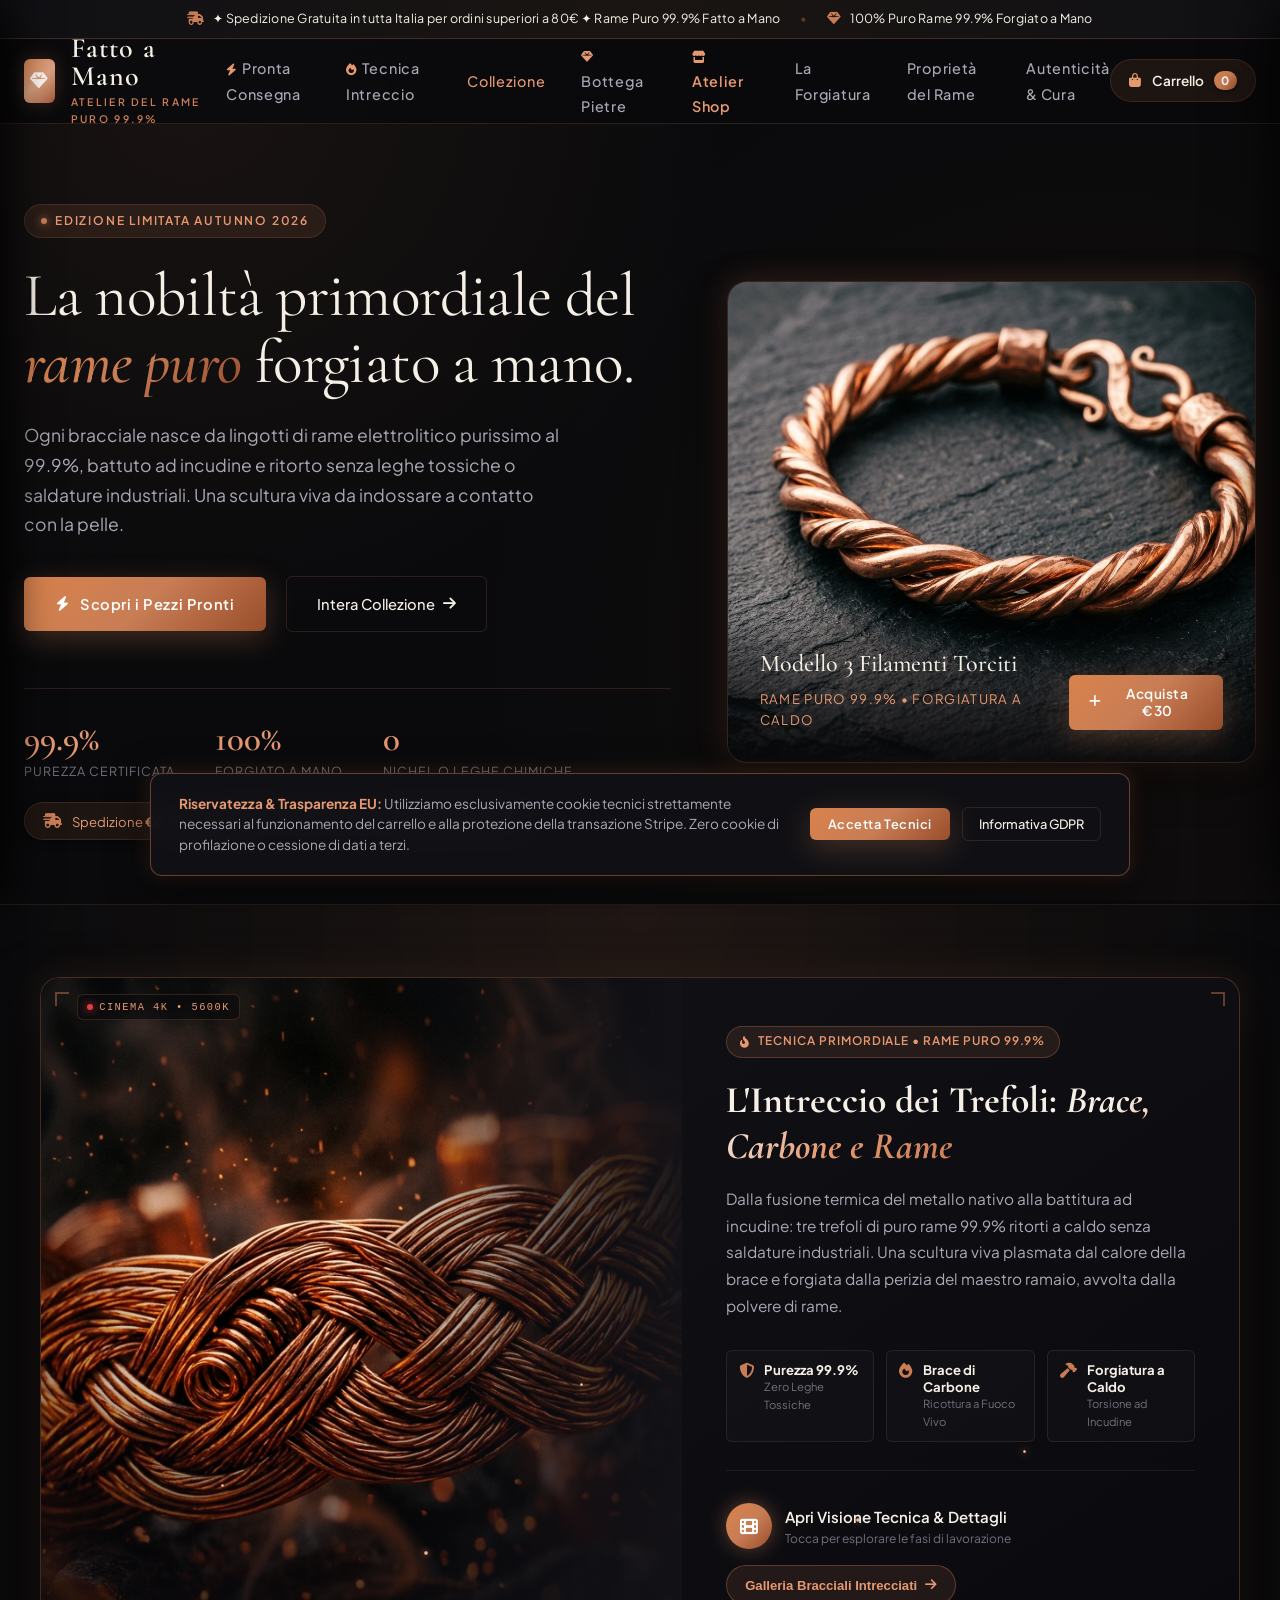
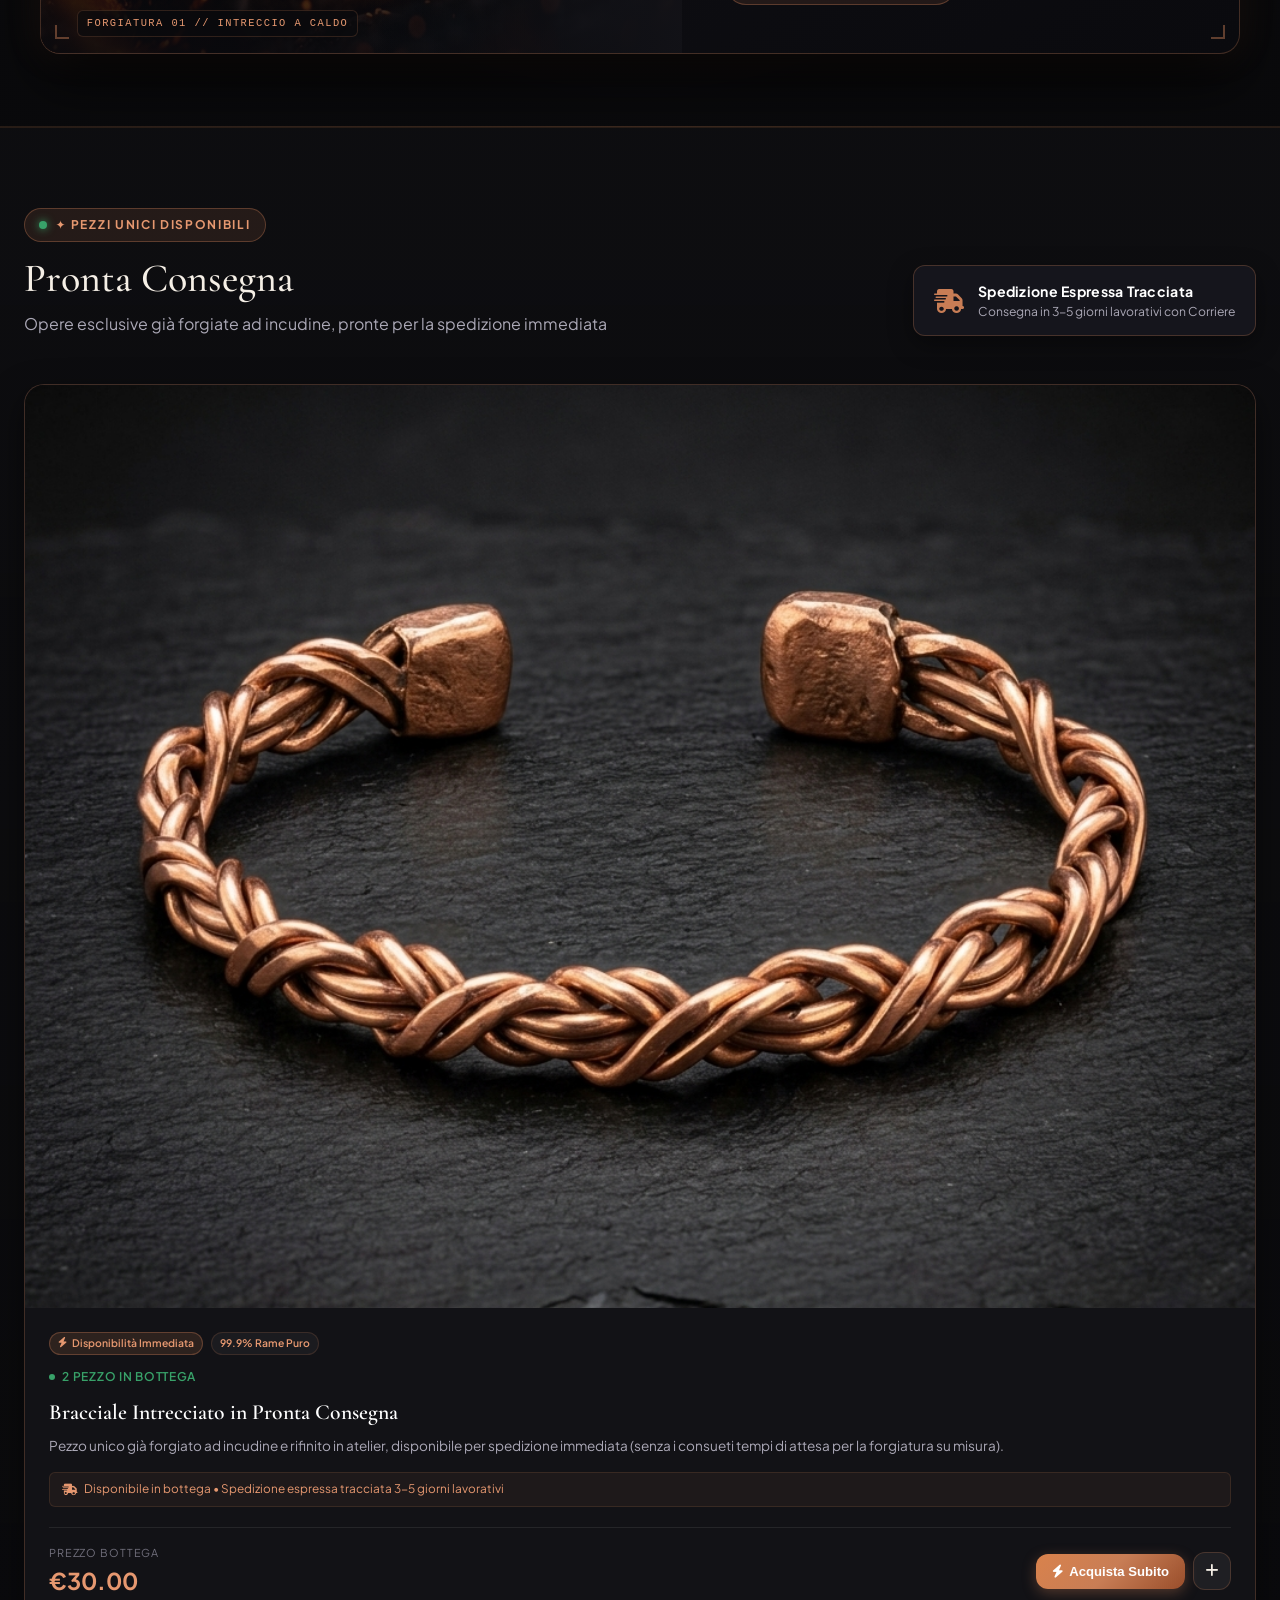
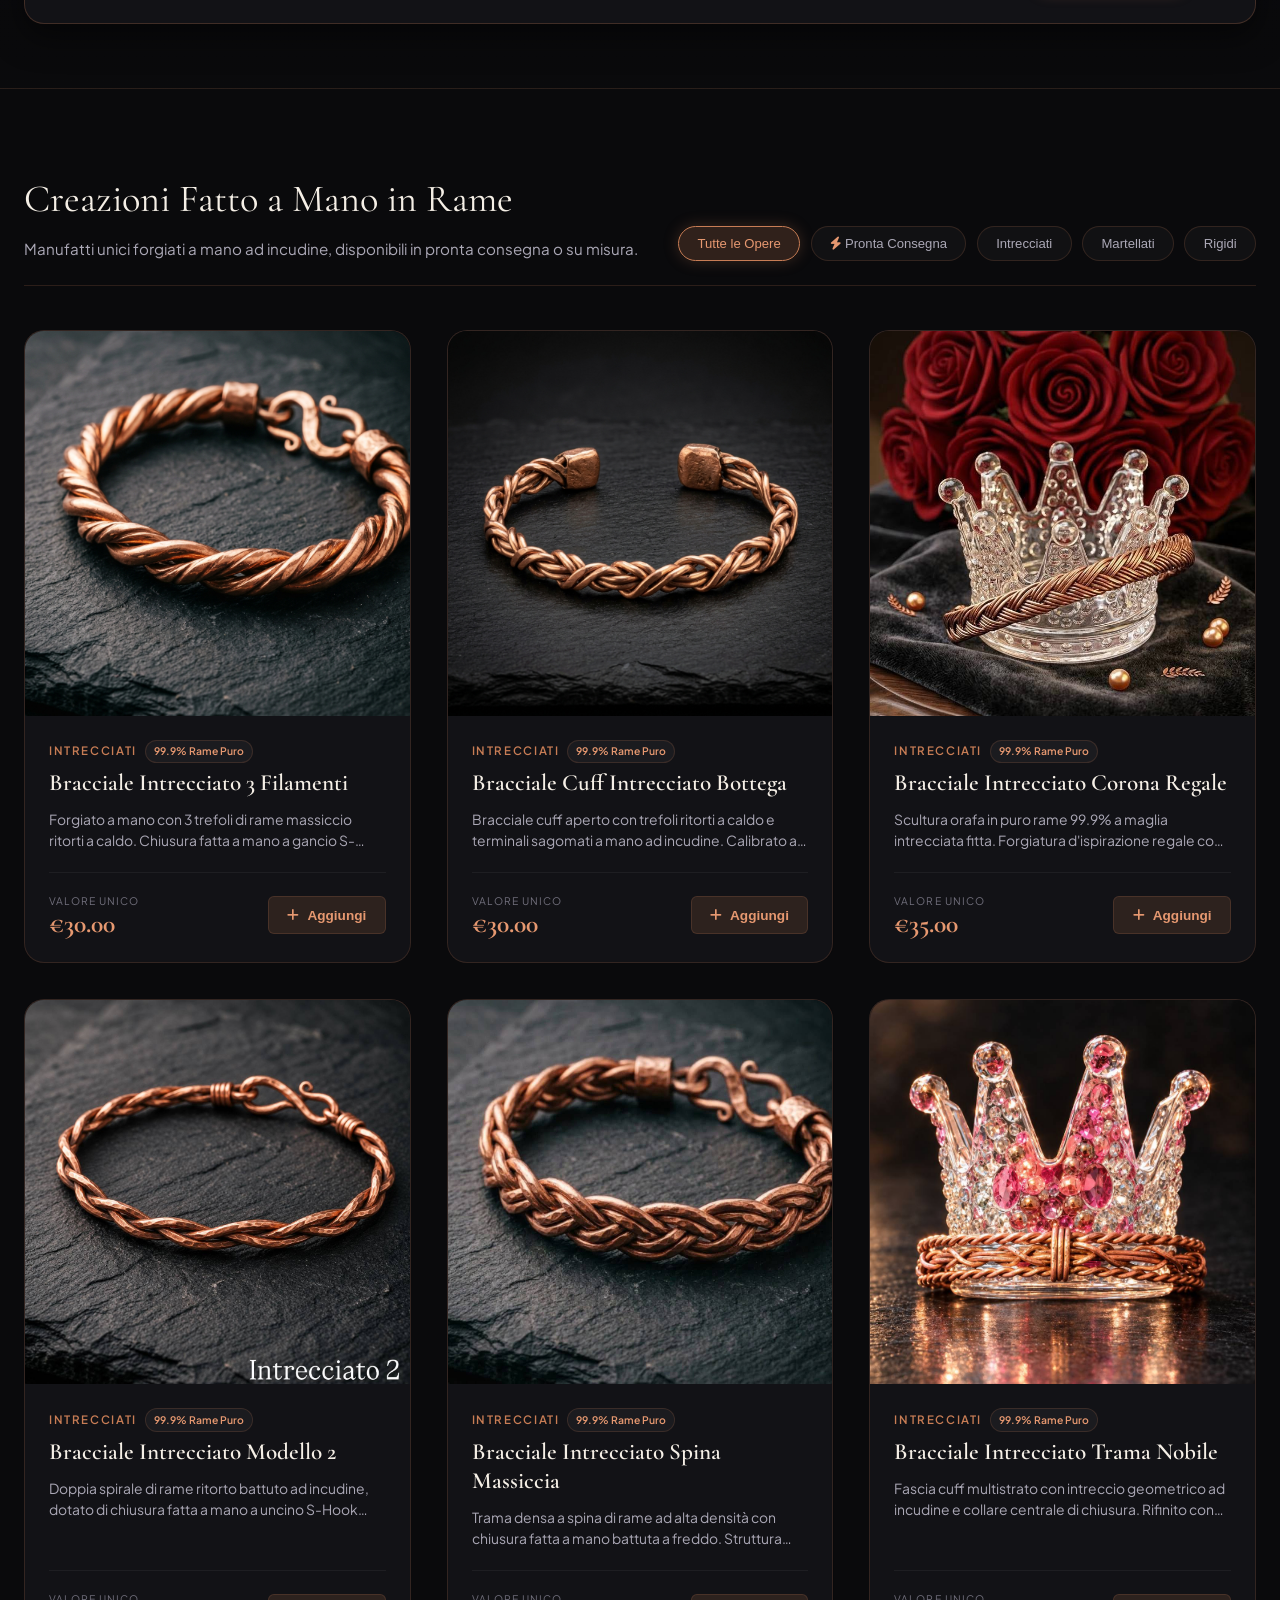
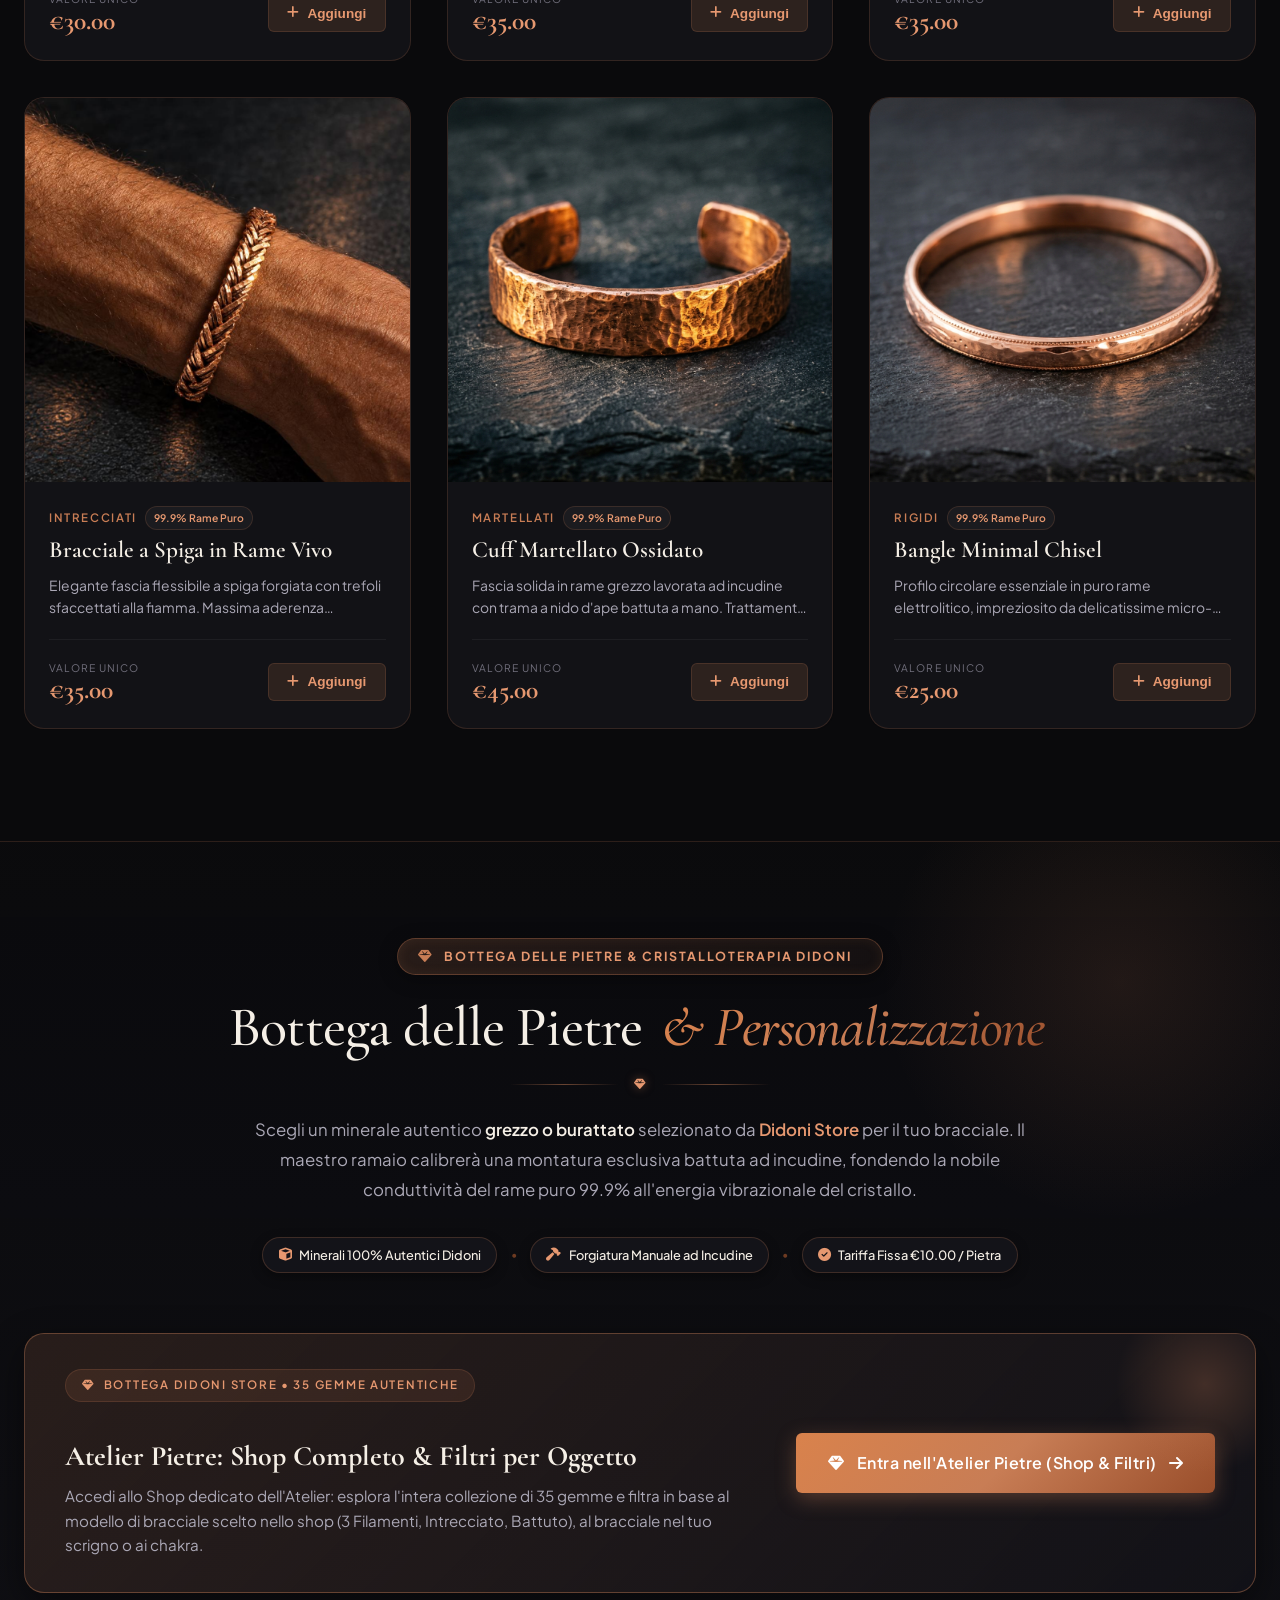
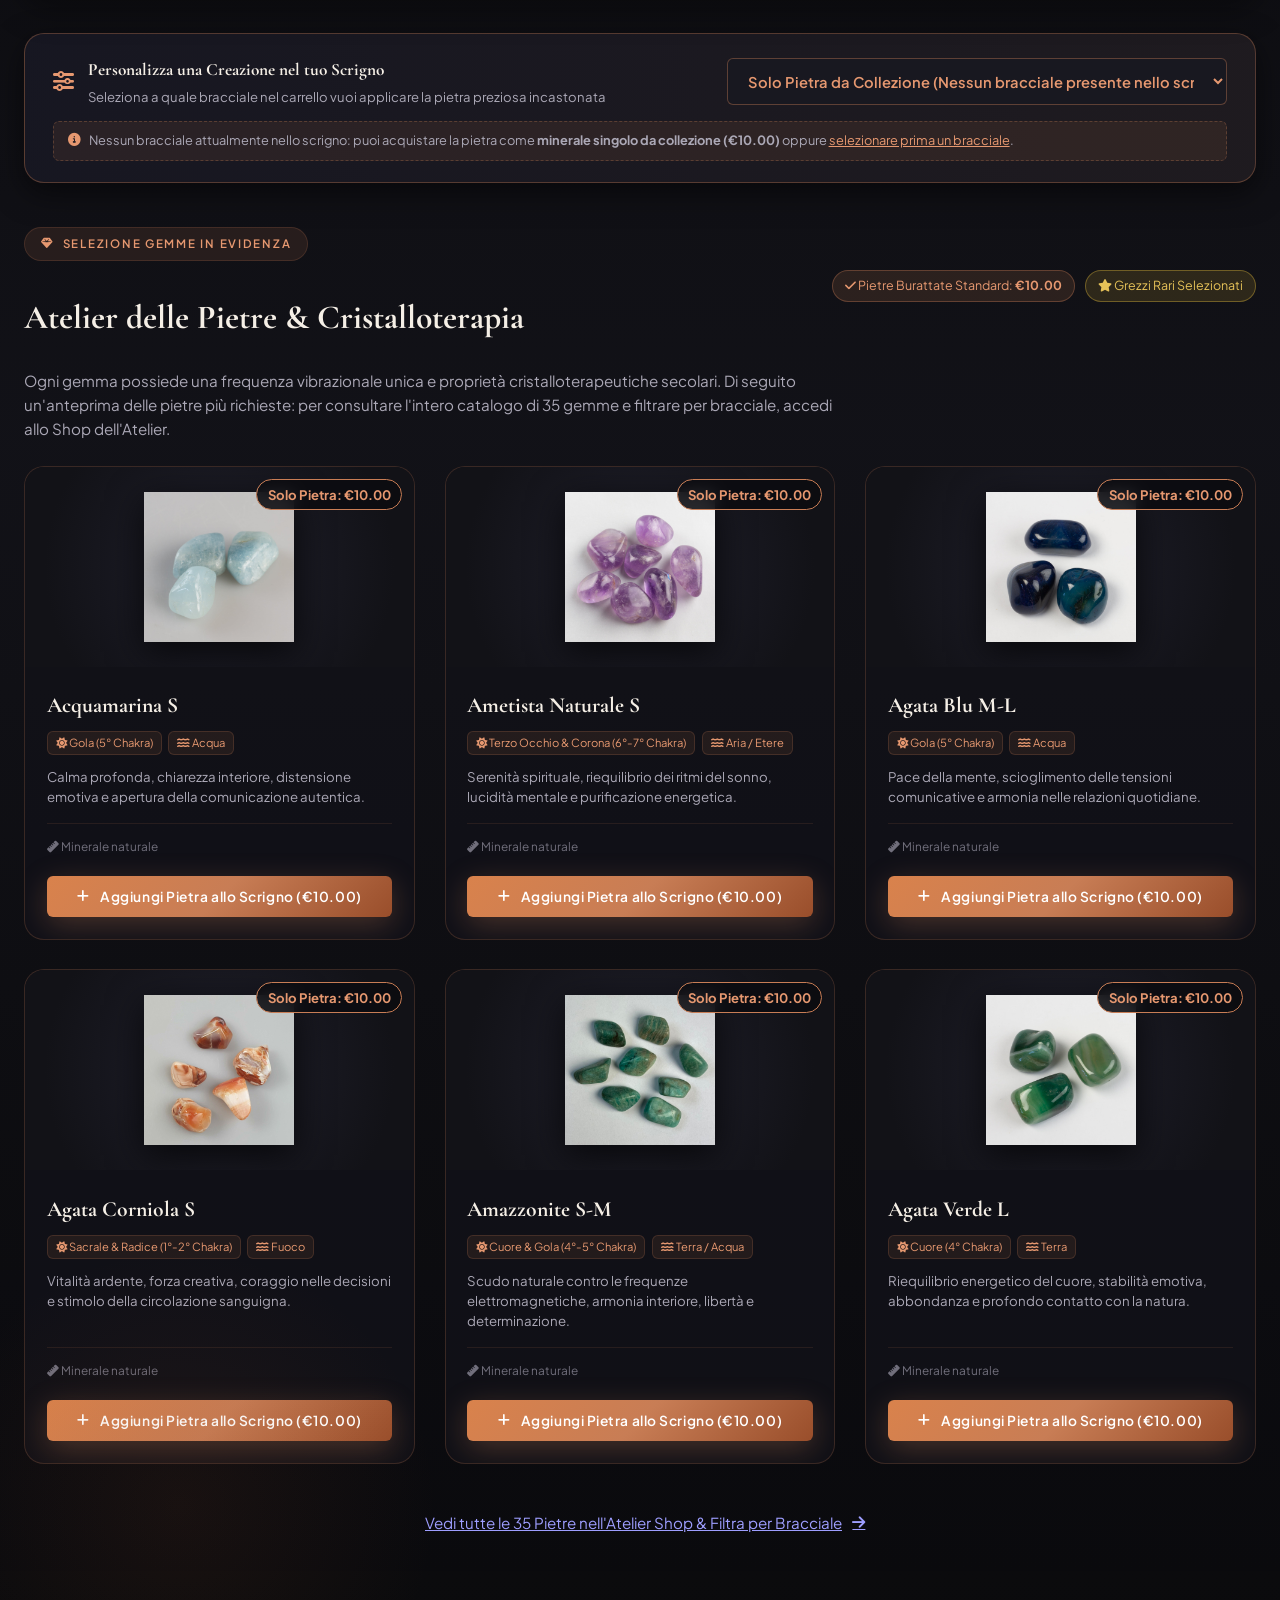
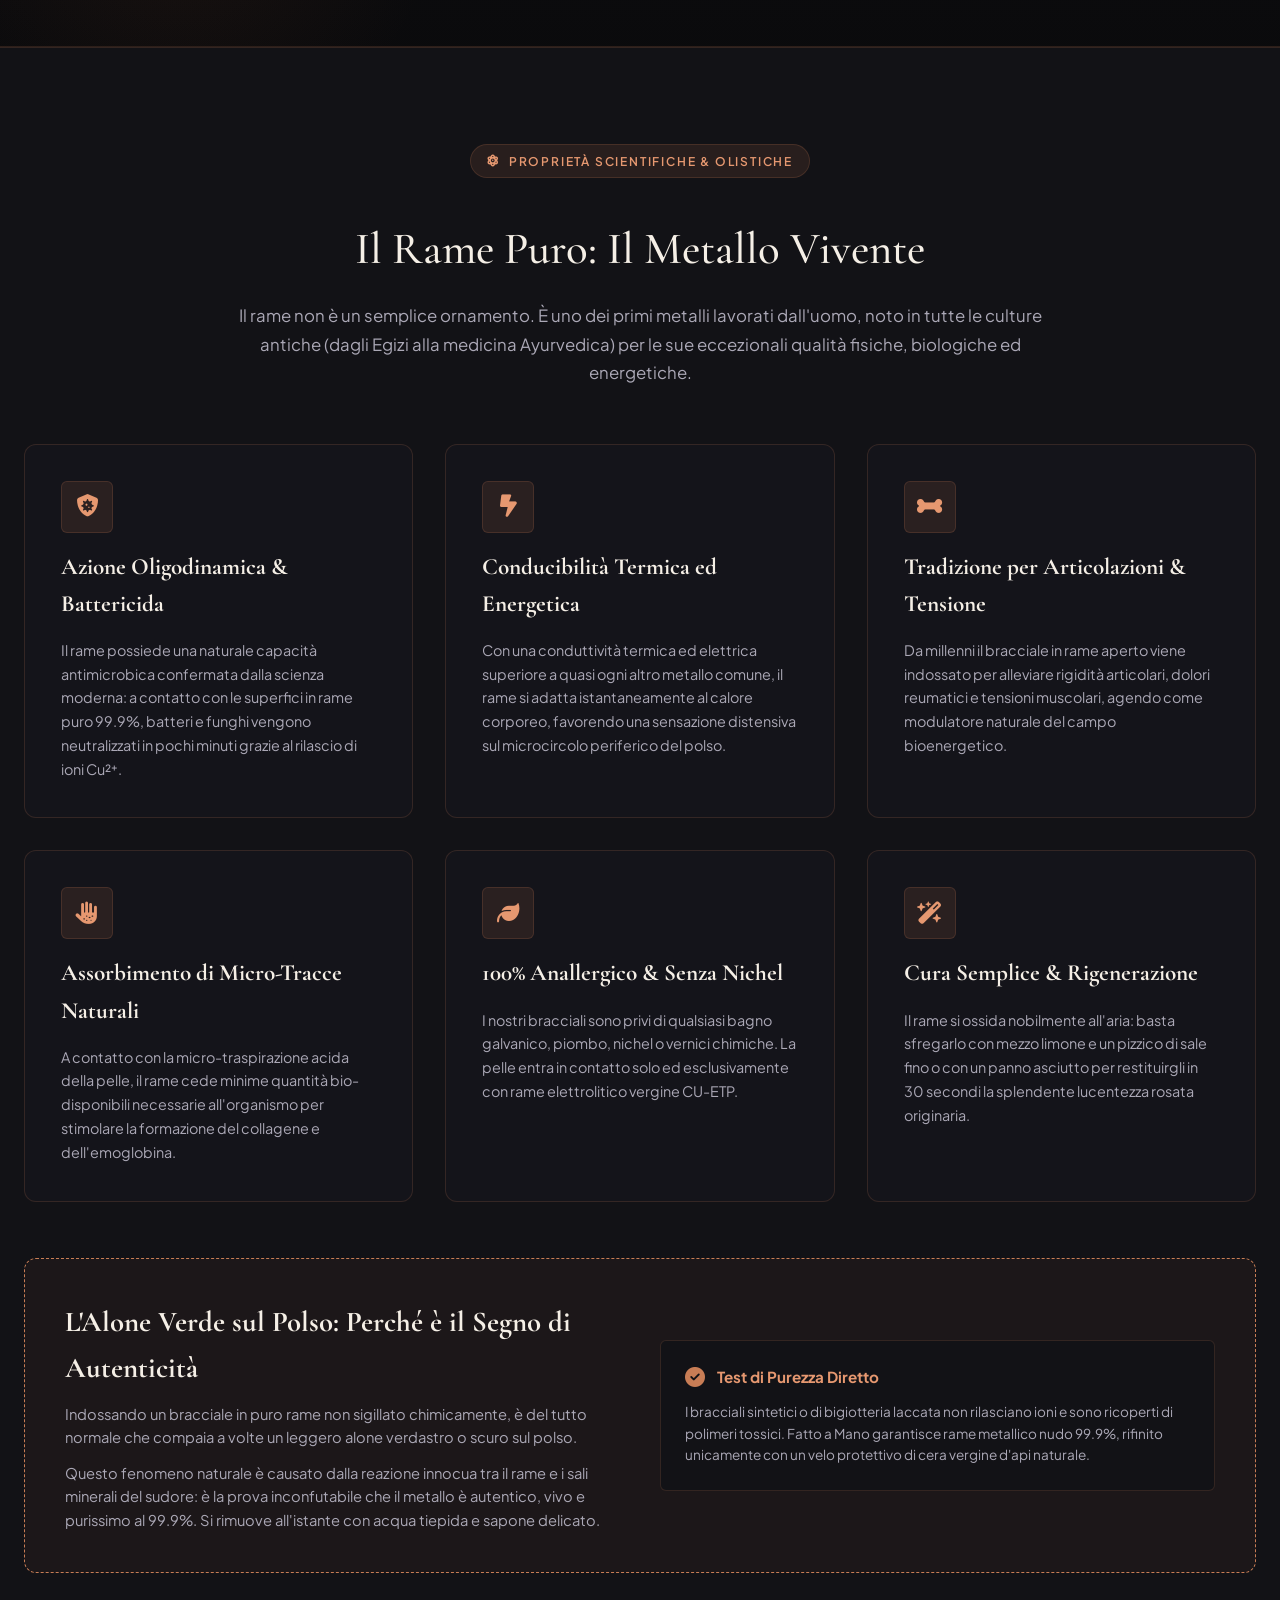
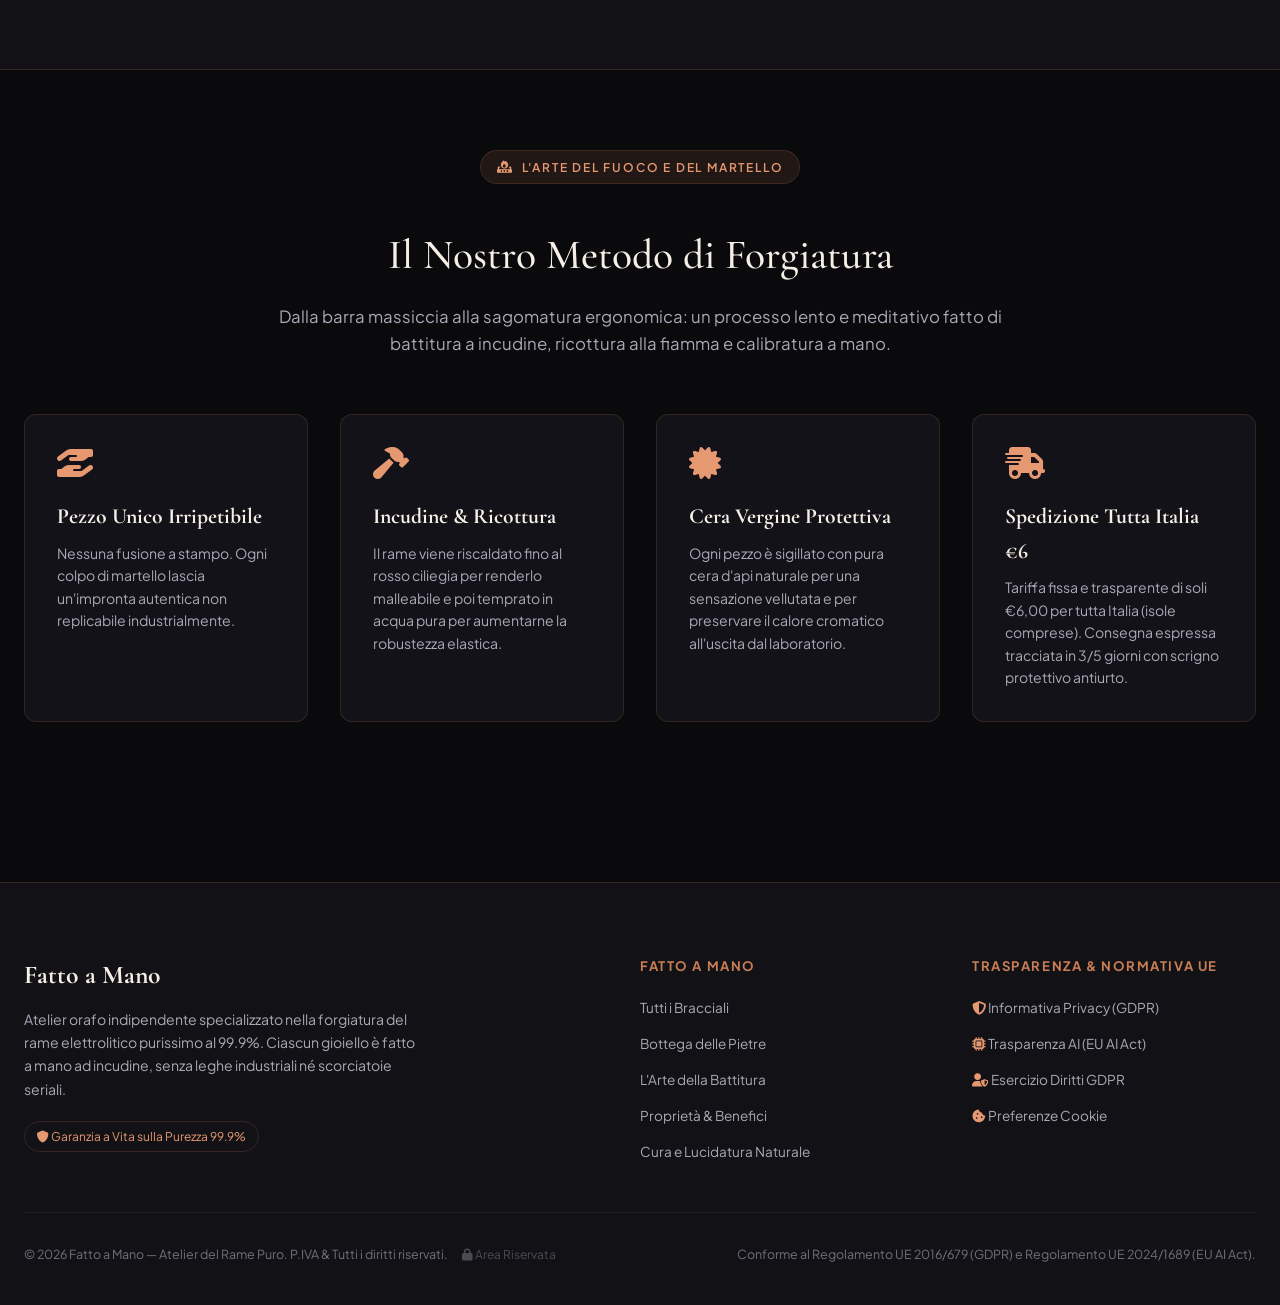
==== commit fa715a45: "feat(cinematic): add technique branding showcase, macro modal, mobile admin overhaul and strict syno" ====
--- a/index.html
+++ b/index.html
@@ -60,6 +60,7 @@
       <nav>
         <ul class="nav-links">
           <li><a href="#prontaconsegna" class="nav-link"><i class="fa-solid fa-bolt" style="color: var(--copper-light); font-size: 0.75rem; margin-right: 4px;"></i>Pronta Consegna</a></li>
+          <li><a href="#tecnica-intreccio" class="nav-link"><i class="fa-solid fa-fire" style="color: var(--copper-light); font-size: 0.75rem; margin-right: 4px;"></i>Tecnica Intreccio</a></li>
           <li><a href="#collezione" class="nav-link active">Collezione</a></li>
           <li><a href="#bottega-pietre" class="nav-link"><i class="fa-solid fa-gem" style="color: var(--copper-light); font-size: 0.75rem; margin-right: 4px;"></i>Bottega Pietre</a></li>
           <li><a href="atelier-pietre.html" class="nav-link" style="color: var(--copper-light); font-weight: 600;"><i class="fa-solid fa-store" style="color: var(--copper-light); font-size: 0.75rem; margin-right: 4px;"></i>Atelier Shop</a></li>
@@ -107,6 +108,12 @@
         <a href="#prontaconsegna" class="mobile-nav-link" onclick="closeMobileMenu()">
           <i class="fa-solid fa-bolt" style="color: var(--copper-light);"></i>
           <span>Pronta Consegna</span>
+        </a>
+      </li>
+      <li>
+        <a href="#tecnica-intreccio" class="mobile-nav-link" onclick="closeMobileMenu()">
+          <i class="fa-solid fa-fire" style="color: var(--copper-light);"></i>
+          <span>Tecnica Intreccio (Brace &amp; Carbone)</span>
         </a>
       </li>
       <li>
@@ -156,6 +163,12 @@
         <i class="fa-solid fa-certificate" style="color: #38a169;"></i>
         <span>100% Puro Rame 99.9% Forgiato a Mano</span>
       </div>
+      <div class="mobile-nav-admin" style="margin-top: 1rem; padding-top: 0.75rem; border-top: 1px solid rgba(255,255,255,0.06); text-align: center;">
+        <a href="admin.html" class="mobile-nav-admin-link" style="display: inline-flex; align-items: center; justify-content: center; gap: 0.5rem; font-size: 0.78rem; color: var(--text-muted); text-decoration: none; padding: 0.5rem 1rem; border-radius: var(--radius-sm); background: rgba(255,255,255,0.03); border: 1px solid rgba(200,125,85,0.2); width: 100%;">
+          <i class="fa-solid fa-lock" style="color: var(--copper-light); font-size: 0.75rem;"></i>
+          <span>Area Riservata Atelier (Admin)</span>
+        </a>
+      </div>
     </div>
   </aside>
 
@@ -225,6 +238,116 @@
   </section>
 
   <!-- ============================================================================
+       CINEMATIC TECHNIQUE BRANDING SHOWCASE (#tecnica-intreccio)
+       Tecnica d'Intreccio ad Incudine: Rame Puro 99.9%, Brace e Carbone
+       Modulo grafico e interattivo che funge da trigger per il modale e la galleria
+       ============================================================================ -->
+  <section class="cinematic-technique-section" id="tecnica-intreccio" aria-label="Tecnica di Forgiatura Intrecciati">
+    <div class="container">
+      <div class="cinematic-card-wrapper">
+        <!-- Interactive Cinematic Card (Acts as trigger / button) -->
+        <article class="cinematic-card" id="cinematicTechniqueCard" role="button" tabindex="0" aria-haspopup="dialog" aria-expanded="false" onclick="openTechniqueModal('intrecciati')" onkeydown="handleTechniqueCardKey(event)" title="Clicca per aprire la visione cinematografica della tecnica d'intreccio">
+          
+          <!-- Cinematic Viewfinder HUD Overlay (Cinematographic Site Design) -->
+          <div class="cinematic-hud" aria-hidden="true">
+            <div class="hud-corner top-left"></div>
+            <div class="hud-corner top-right"></div>
+            <div class="hud-corner bottom-left"></div>
+            <div class="hud-corner bottom-right"></div>
+            <div class="hud-tag hud-rec">
+              <span class="hud-dot"></span>
+              <span>CINEMA 4K • 5600K</span>
+            </div>
+            <div class="hud-tag hud-spec">
+              <span>FORGIATURA 01 // INTRECCIO A CALDO</span>
+            </div>
+            <div class="hud-crosshair center-crosshair"></div>
+          </div>
+
+          <!-- Ambient Ember & Copper Dust Micro-Particles (Pure CSS GPU-accelerated) -->
+          <div class="cinematic-dust-field" aria-hidden="true">
+            <span class="dust-sparkle spark-1"></span>
+            <span class="dust-sparkle spark-2"></span>
+            <span class="dust-sparkle spark-3"></span>
+            <span class="dust-sparkle spark-4"></span>
+            <span class="dust-sparkle spark-5"></span>
+            <span class="dust-sparkle spark-6"></span>
+          </div>
+
+          <!-- Media Container with Anamorphic Chiaroscuro -->
+          <div class="cinematic-media-container">
+            <img src="assets/branding_tecnica_intrecciati.jpg" alt="Lavorazione Bracciale Intrecciato in Rame Puro 99.9% su Brace di Carbone" class="cinematic-media-img" loading="eager">
+            <!-- Filmic Vignette & Chiaroscuro Shading -->
+            <div class="cinematic-vignette-overlay"></div>
+            <!-- Anamorphic Lens Flare Shimmer Effect on Hover -->
+            <div class="cinematic-lens-flare" aria-hidden="true"></div>
+          </div>
+
+          <!-- Editorial Content Body Inside the Interactive Component -->
+          <div class="cinematic-card-body">
+            <div class="cinematic-kicker-pill">
+              <i class="fa-solid fa-fire-flame-curved"></i>
+              <span>Tecnica Primordiale • Rame Puro 99.9%</span>
+            </div>
+
+            <h2 class="cinematic-card-title">
+              L'Intreccio dei Trefoli: <em>Brace, Carbone e Rame</em>
+            </h2>
+
+            <p class="cinematic-card-desc">
+              Dalla fusione termica del metallo nativo alla battitura ad incudine: tre trefoli di puro rame 99.9% ritorti a caldo senza saldature industriali. Una scultura viva plasmata dal calore della brace e forgiata dalla perizia del maestro ramaio, avvolta dalla polvere di rame.
+            </p>
+
+            <!-- Technical Specification Highlights -->
+            <div class="cinematic-specs-row">
+              <div class="cinematic-spec-chip">
+                <i class="fa-solid fa-shield-halved"></i>
+                <div>
+                  <strong>Purezza 99.9%</strong>
+                  <span>Zero Leghe Tossiche</span>
+                </div>
+              </div>
+              <div class="cinematic-spec-chip">
+                <i class="fa-solid fa-fire"></i>
+                <div>
+                  <strong>Brace di Carbone</strong>
+                  <span>Ricottura a Fuoco Vivo</span>
+                </div>
+              </div>
+              <div class="cinematic-spec-chip">
+                <i class="fa-solid fa-hammer"></i>
+                <div>
+                  <strong>Forgiatura a Caldo</strong>
+                  <span>Torsione ad Incudine</span>
+                </div>
+              </div>
+            </div>
+
+            <!-- Interactive Trigger Actions -->
+            <div class="cinematic-card-actions">
+              <div class="cinematic-play-btn">
+                <span class="play-icon-glow">
+                  <i class="fa-solid fa-film"></i>
+                </span>
+                <div class="play-text-group">
+                  <span class="play-headline">Apri Visione Tecnica &amp; Dettagli</span>
+                  <span class="play-subline">Tocca per esplorare le fasi di lavorazione</span>
+                </div>
+              </div>
+
+              <button type="button" class="cinematic-direct-gallery-btn" onclick="goToDedicatedPhotoGallery('Intrecciati', event)" title="Vai direttamente alla galleria fotografica dei bracciali intrecciati">
+                <span>Galleria Bracciali Intrecciati</span>
+                <i class="fa-solid fa-arrow-right"></i>
+              </button>
+            </div>
+          </div>
+
+        </article>
+      </div>
+    </div>
+  </section>
+
+  <!-- ============================================================================
        SEZIONE PRONTA CONSEGNA (DISPONIBILITÀ IMMEDIATA IN BOTTEGA)
        ============================================================================ -->
   <section class="pronta-consegna-section" id="prontaconsegna">
@@ -284,7 +407,7 @@
 
   <!-- ============================================================================
        BOTTEGA DELLE PIETRE & PERSONALIZZAZIONE (#bottega-pietre)
-       Incastonatura Artigianale su Rame 99.9% con Pietre Didoni Store
+       Incastonatura Fatto a Mano su Rame 99.9% con Pietre Didoni Store
        ============================================================================ -->
   <section class="bottega-pietre-section" id="bottega-pietre">
     <div class="container">
@@ -660,7 +783,7 @@
       </button>
 
       <div class="stone-prompt-head">
-        <span class="hero-badge"><i class="fa-solid fa-gem"></i> Incastonatura Artigianale Didoni</span>
+        <span class="hero-badge"><i class="fa-solid fa-gem"></i> Incastonatura Fatto a Mano Didoni</span>
         <h3 class="stone-prompt-title">Vuoi aggiungere una pietra naturale?</h3>
         <p class="stone-prompt-subtitle">
           Personalizza il tuo <strong id="promptModalBraceletTitle" style="color: var(--copper-light);">Bracciale</strong> con un minerale puro battuto a caldo ad incudine.
@@ -869,6 +992,130 @@
   </div>
 
   <!-- ============================================================================
+       CINEMATIC TECHNIQUE MODAL (#techniqueModalBackdrop)
+       Visione cinematografica macro: tecnica bracciale intrecciato in lavorazione
+       Effetto brace, carbone e polvere di rame con navigazione diretta alla galleria
+       ============================================================================ -->
+  <div class="modal-backdrop cinematic-modal-backdrop" id="techniqueModalBackdrop" role="dialog" aria-modal="true" aria-labelledby="techniqueModalTitle">
+    <div class="modal-container cinematic-modal-container" id="techniqueModal">
+      
+      <!-- Filmic Viewfinder Header & Close Button -->
+      <div class="cinematic-modal-top-bar">
+        <div class="cinematic-tape-badge">
+          <span class="tape-rec-dot"></span>
+          <span>MASTERCLASS METALLURGICA // SCENA 01</span>
+        </div>
+        <div class="cinematic-meta-tags">
+          <span class="meta-tag">FUSIONE A CALDO</span>
+          <span class="meta-tag">PURO RAME 99.9%</span>
+          <span class="meta-tag">BRACE &amp; CARBONE</span>
+        </div>
+        <button class="modal-close-btn cinematic-close-btn" id="closeTechniqueModalBtn" onclick="closeTechniqueModal()" aria-label="Chiudi Finestra Cinematografica">
+          <i class="fa-solid fa-xmark"></i>
+        </button>
+      </div>
+
+      <!-- Cinema Master Visual Stage -->
+      <div class="cinematic-stage">
+        <div class="cinematic-stage-frame">
+          <img src="assets/branding_tecnica_intrecciati.jpg" alt="Macro Cinematografica Intreccio Rame Puro su Brace e Carbone" class="cinematic-stage-image">
+          
+          <!-- Cinematic Atmosphere Overlays: Brace, Carbone & Rame Polvere -->
+          <div class="cinematic-stage-ember-overlay" aria-hidden="true"></div>
+          <div class="cinematic-stage-dust-overlay" aria-hidden="true">
+            <span class="floating-speck s1"></span>
+            <span class="floating-speck s2"></span>
+            <span class="floating-speck s3"></span>
+            <span class="floating-speck s4"></span>
+          </div>
+
+          <!-- Cinematic Lens HUD Metadata Overlay -->
+          <div class="cinematic-lens-hud" aria-hidden="true">
+            <span class="lens-hud-item">CAM 01 • ANAMORPHIC MACRO 85mm</span>
+            <span class="lens-hud-item">f/1.8 • 1/50s • ISO 100</span>
+          </div>
+
+          <!-- Hotspot Callouts Embedded on the Stage Photo -->
+          <div class="cinematic-hotspot-group">
+            <div class="cinematic-hotspot spot-1" style="left: 20%; top: 38%;">
+              <span class="hotspot-pulse"></span>
+              <span class="hotspot-pip">1</span>
+              <div class="hotspot-tooltip">
+                <strong>Trefolo di Rame 99.9%</strong>
+                <p>Filamento nativo CU-ETP privo di nichel o piombo.</p>
+              </div>
+            </div>
+
+            <div class="cinematic-hotspot spot-2" style="left: 50%; top: 46%;">
+              <span class="hotspot-pulse"></span>
+              <span class="hotspot-pip">2</span>
+              <div class="hotspot-tooltip">
+                <strong>Torsione ad Incudine</strong>
+                <p>Intreccio ritorto a mano con calibratura millimetrica dei cavi.</p>
+              </div>
+            </div>
+
+            <div class="cinematic-hotspot spot-3" style="left: 78%; top: 66%;">
+              <span class="hotspot-pulse"></span>
+              <span class="hotspot-pip">3</span>
+              <div class="hotspot-tooltip">
+                <strong>Brace Viva e Carbone</strong>
+                <p>Ricottura continua per rilasciare le tensioni molecolari del metallo.</p>
+              </div>
+            </div>
+          </div>
+        </div>
+      </div>
+
+      <!-- Filmic Story & Technical Narrative (Zero Forbidden Synonyms) -->
+      <div class="cinematic-modal-body">
+        <div class="cinematic-narrative-header">
+          <span class="cinematic-chapter">CAPITOLO I • IL METALLO E LA FIAMMA</span>
+          <h3 id="techniqueModalTitle" class="cinematic-modal-headline">
+            La Nascita del Bracciale Intrecciato: <em>Dalla Brace all'Incudine</em>
+          </h3>
+          <p class="cinematic-modal-lead">
+            L'opera prende forma sul letto di carboni ardenti. I cavi in puro rame al 99.9% vengono portati a incandescenza sfumata: il calore della brace addomestica il metallo, consentendo al maestro ramaio di torcere i trefoli senza l'ausilio di saldature chimiche. La polvere di rame che si sprigiona durante la battitura è la firma tangibile di una lavorazione interamente compiuta a mano.
+          </p>
+        </div>
+
+        <!-- 3-Phase Filmic Blueprint Grid -->
+        <div class="cinematic-process-grid">
+          <div class="process-card">
+            <div class="process-number">01</div>
+            <h4>Trafilatura dei Trefoli</h4>
+            <p>Selezionati da lingotti certificati e trafilati al calibro anatomico ideale per garantire morbidezza e resistenza.</p>
+          </div>
+          <div class="process-card">
+            <div class="process-number">02</div>
+            <h4>Ricottura su Brace</h4>
+            <p>Riscaldamento calibrato sulla brace viva di legna forte. Elimina la rigidità meccanica rendendo il rame setoso al tatto.</p>
+          </div>
+          <div class="process-card">
+            <div class="process-number">03</div>
+            <h4>Chiusura ad Incudine</h4>
+            <p>Battitura manuale e rifinitura finale a cera d'api naturale. Nessun bagno galvanico, pura nobiltà minerale.</p>
+          </div>
+        </div>
+
+        <!-- Dedicated Section Navigation Button (Fulfills the prompt core requirement) -->
+        <div class="cinematic-modal-cta-box">
+          <div class="cta-box-info">
+            <h4>Vuoi ammirare i manufatti finiti?</h4>
+            <p>Esplora la sezione fotografica con tutte le varianti di bracciali intrecciati pronti per il tuo polso.</p>
+          </div>
+          <button type="button" class="btn-primary btn-cinematic-gateway" onclick="goToDedicatedPhotoGallery('Intrecciati')">
+            <i class="fa-solid fa-layer-group"></i>
+            <span>Accedi alla Galleria Fotografica &quot;Intrecciati&quot;</span>
+            <i class="fa-solid fa-arrow-right"></i>
+          </button>
+        </div>
+      </div>
+
+    </div>
+  </div>
+
+  <!-- ============================================================================
        PRIVACY & EU AI ACT COMPLIANCE MODAL (#privacyModalBackdrop)
        ============================================================================ -->
   <div class="modal-backdrop" id="privacyModalBackdrop">
--- a/style.css
+++ b/style.css
@@ -2331,7 +2331,7 @@
 }
 
 /* ==============================================================================
-   BOTTEGA DELLE PIETRE & INCASTONATURA ARTIGIANALE (#bottega-pietre)
+   BOTTEGA DELLE PIETRE & INCASTONATURA FATTO A MANO (#bottega-pietre)
    DARK LUXURY ATELIER SYSTEM • EXCLUSIVE COPPER PALETTE
    ============================================================================== */
 .bottega-pietre-section {
@@ -4466,8 +4466,852 @@
   }
 }
 
-
-
-
-
-
+/* ==============================================================================
+   CINEMATOGRAPHIC SITE DESIGN — BRANDING TECNICA INTRECCIO
+   ANAMORPHIC CHIAROSCURO • CHARCOAL EMBER GLOW • COPPER DUST SYSTEM
+   ============================================================================== */
+
+/* Section Framing */
+.cinematic-technique-section {
+  position: relative;
+  padding: 4.5rem 0;
+  background: radial-gradient(ellipse at 50% 0%, rgba(200, 125, 85, 0.12) 0%, rgba(10, 10, 12, 0.98) 70%);
+  border-top: 1px solid rgba(200, 125, 85, 0.15);
+  border-bottom: 1px solid rgba(200, 125, 85, 0.15);
+  overflow: hidden;
+}
+
+.cinematic-card-wrapper {
+  max-width: 1200px;
+  margin: 0 auto;
+  position: relative;
+}
+
+/* Interactive Gateway Component (Acts as button / trigger) */
+.cinematic-card {
+  display: grid;
+  grid-template-columns: 1.15fr 1fr;
+  background: linear-gradient(145deg, #121217 0%, #0a0a0e 100%);
+  border: 1px solid rgba(200, 125, 85, 0.28);
+  border-radius: var(--radius-lg);
+  box-shadow: 0 24px 60px rgba(0, 0, 0, 0.8), 0 0 35px rgba(200, 125, 85, 0.15);
+  overflow: hidden;
+  position: relative;
+  cursor: pointer;
+  outline: none;
+  transition: transform 0.45s cubic-bezier(0.16, 1, 0.3, 1),
+              border-color 0.45s cubic-bezier(0.16, 1, 0.3, 1),
+              box-shadow 0.45s cubic-bezier(0.16, 1, 0.3, 1);
+}
+
+.cinematic-card:hover,
+.cinematic-card:focus-visible {
+  transform: translateY(-4px);
+  border-color: rgba(230, 152, 112, 0.65);
+  box-shadow: 0 32px 80px rgba(0, 0, 0, 0.9), 0 0 55px rgba(200, 125, 85, 0.35);
+}
+
+.cinematic-card:focus-visible {
+  outline: 2px solid var(--copper-light);
+  outline-offset: 4px;
+}
+
+/* Cinematic Viewfinder HUD Overlay */
+.cinematic-hud {
+  position: absolute;
+  inset: 0;
+  pointer-events: none;
+  z-index: 4;
+}
+
+.hud-corner {
+  position: absolute;
+  width: 14px;
+  height: 14px;
+  border-color: rgba(200, 125, 85, 0.45);
+}
+
+.hud-corner.top-left {
+  top: 14px;
+  left: 14px;
+  border-top: 2px solid rgba(200, 125, 85, 0.45);
+  border-left: 2px solid rgba(200, 125, 85, 0.45);
+}
+
+.hud-corner.top-right {
+  top: 14px;
+  right: 14px;
+  border-top: 2px solid rgba(200, 125, 85, 0.45);
+  border-right: 2px solid rgba(200, 125, 85, 0.45);
+}
+
+.hud-corner.bottom-left {
+  bottom: 14px;
+  left: 14px;
+  border-bottom: 2px solid rgba(200, 125, 85, 0.45);
+  border-left: 2px solid rgba(200, 125, 85, 0.45);
+}
+
+.hud-corner.bottom-right {
+  bottom: 14px;
+  right: 14px;
+  border-bottom: 2px solid rgba(200, 125, 85, 0.45);
+  border-right: 2px solid rgba(200, 125, 85, 0.45);
+}
+
+.hud-tag {
+  position: absolute;
+  font-family: 'Courier New', Courier, monospace;
+  font-size: 0.65rem;
+  letter-spacing: 0.14em;
+  color: var(--copper-light);
+  text-transform: uppercase;
+  background: rgba(10, 10, 14, 0.7);
+  padding: 0.25rem 0.55rem;
+  border-radius: var(--radius-sm);
+  border: 1px solid rgba(200, 125, 85, 0.2);
+  display: flex;
+  align-items: center;
+  gap: 0.4rem;
+}
+
+.hud-rec {
+  top: 16px;
+  left: 36px;
+}
+
+.hud-dot {
+  width: 6px;
+  height: 6px;
+  border-radius: 50%;
+  background: #e53e3e;
+  box-shadow: 0 0 8px #e53e3e;
+  animation: hudBlink 1.4s infinite ease-in-out;
+}
+
+@keyframes hudBlink {
+  0%, 100% { opacity: 1; }
+  50% { opacity: 0.3; }
+}
+
+.hud-spec {
+  bottom: 16px;
+  left: 36px;
+}
+
+/* Ambient Floating Ember & Copper Dust Micro-Particles */
+.cinematic-dust-field {
+  position: absolute;
+  inset: 0;
+  pointer-events: none;
+  z-index: 3;
+  overflow: hidden;
+}
+
+.dust-sparkle {
+  position: absolute;
+  width: 3px;
+  height: 3px;
+  border-radius: 50%;
+  background: radial-gradient(circle, #ffdec8 0%, #c87d55 70%, transparent 100%);
+  box-shadow: 0 0 6px rgba(230, 152, 112, 0.85);
+  animation: floatCopperDust 7s infinite ease-in-out;
+}
+
+.spark-1 { left: 15%; top: 75%; animation-duration: 6.2s; animation-delay: 0s; }
+.spark-2 { left: 32%; top: 85%; animation-duration: 7.8s; animation-delay: 1.5s; width: 4px; height: 4px; }
+.spark-3 { left: 45%; top: 60%; animation-duration: 5.5s; animation-delay: 0.8s; }
+.spark-4 { left: 68%; top: 80%; animation-duration: 8.5s; animation-delay: 2.2s; width: 4px; height: 4px; }
+.spark-5 { left: 82%; top: 70%; animation-duration: 6.8s; animation-delay: 3s; }
+.spark-6 { left: 24%; top: 40%; animation-duration: 9.1s; animation-delay: 1.1s; }
+
+@keyframes floatCopperDust {
+  0% {
+    transform: translateY(0) translateX(0) scale(0.6);
+    opacity: 0;
+  }
+  30% {
+    opacity: 0.9;
+  }
+  70% {
+    opacity: 0.8;
+  }
+  100% {
+    transform: translateY(-80px) translateX(25px) scale(1.1);
+    opacity: 0;
+  }
+}
+
+/* Media Container with Anamorphic Chiaroscuro */
+.cinematic-media-container {
+  position: relative;
+  overflow: hidden;
+  min-height: 440px;
+  background: #08080a;
+}
+
+.cinematic-media-img {
+  width: 100%;
+  height: 100%;
+  object-fit: cover;
+  display: block;
+  transition: transform 0.85s cubic-bezier(0.16, 1, 0.3, 1),
+              filter 0.85s cubic-bezier(0.16, 1, 0.3, 1);
+  filter: contrast(108%) brightness(96%);
+}
+
+.cinematic-card:hover .cinematic-media-img {
+  transform: scale(1.06);
+  filter: contrast(112%) brightness(102%);
+}
+
+.cinematic-vignette-overlay {
+  position: absolute;
+  inset: 0;
+  background: 
+    linear-gradient(to right, transparent 50%, rgba(18, 18, 23, 0.95) 100%),
+    linear-gradient(to top, rgba(10, 10, 14, 0.85) 0%, transparent 40%),
+    radial-gradient(circle at center, transparent 35%, rgba(8, 8, 10, 0.65) 100%);
+  pointer-events: none;
+}
+
+.cinematic-lens-flare {
+  position: absolute;
+  top: 0;
+  left: -100%;
+  width: 50%;
+  height: 100%;
+  background: linear-gradient(90deg, transparent, rgba(230, 152, 112, 0.18), rgba(255, 235, 220, 0.35), transparent);
+  transform: skewX(-25deg);
+  pointer-events: none;
+  transition: left 0.75s ease;
+}
+
+.cinematic-card:hover .cinematic-lens-flare {
+  left: 200%;
+}
+
+/* Editorial Content Body */
+.cinematic-card-body {
+  padding: 3rem 2.75rem;
+  display: flex;
+  flex-direction: column;
+  justify-content: center;
+  position: relative;
+  z-index: 3;
+}
+
+.cinematic-kicker-pill {
+  display: inline-flex;
+  align-items: center;
+  gap: 0.5rem;
+  padding: 0.35rem 0.85rem;
+  background: rgba(200, 125, 85, 0.12);
+  border: 1px solid rgba(200, 125, 85, 0.3);
+  border-radius: var(--radius-full);
+  font-size: 0.74rem;
+  font-weight: 600;
+  text-transform: uppercase;
+  letter-spacing: 0.08em;
+  color: var(--copper-light);
+  margin-bottom: 1.25rem;
+  width: fit-content;
+}
+
+.cinematic-card-title {
+  font-family: var(--font-serif);
+  font-size: 2.35rem;
+  line-height: 1.22;
+  color: var(--text-primary);
+  margin-bottom: 1rem;
+}
+
+.cinematic-card-title em {
+  font-style: italic;
+  color: var(--copper-light);
+  background: linear-gradient(135deg, #f5efe6 20%, #e69870 60%, #c87d55 100%);
+  -webkit-background-clip: text;
+  -webkit-text-fill-color: transparent;
+}
+
+.cinematic-card-desc {
+  font-size: 0.96rem;
+  color: var(--text-secondary);
+  line-height: 1.75;
+  margin-bottom: 1.85rem;
+}
+
+/* Specification Chips Row */
+.cinematic-specs-row {
+  display: grid;
+  grid-template-columns: repeat(3, 1fr);
+  gap: 0.75rem;
+  margin-bottom: 2rem;
+  padding-bottom: 1.75rem;
+  border-bottom: 1px solid rgba(255, 255, 255, 0.07);
+}
+
+.cinematic-spec-chip {
+  display: flex;
+  align-items: flex-start;
+  gap: 0.65rem;
+  background: rgba(255, 255, 255, 0.02);
+  padding: 0.65rem 0.75rem;
+  border-radius: var(--radius-sm);
+  border: 1px solid rgba(200, 125, 85, 0.15);
+}
+
+.cinematic-spec-chip i {
+  color: var(--copper-primary);
+  font-size: 0.95rem;
+  margin-top: 2px;
+}
+
+.cinematic-spec-chip strong {
+  display: block;
+  font-size: 0.82rem;
+  color: var(--text-primary);
+  line-height: 1.3;
+}
+
+.cinematic-spec-chip span {
+  display: block;
+  font-size: 0.7rem;
+  color: var(--text-muted);
+}
+
+/* Interactive Card Actions */
+.cinematic-card-actions {
+  display: flex;
+  align-items: center;
+  justify-content: space-between;
+  gap: 1rem;
+  flex-wrap: wrap;
+}
+
+.cinematic-play-btn {
+  display: flex;
+  align-items: center;
+  gap: 0.85rem;
+}
+
+.play-icon-glow {
+  width: 46px;
+  height: 46px;
+  border-radius: 50%;
+  background: var(--copper-gradient);
+  display: flex;
+  align-items: center;
+  justify-content: center;
+  color: #fff;
+  font-size: 1.1rem;
+  box-shadow: 0 0 20px rgba(200, 125, 85, 0.45);
+  transition: transform 0.3s ease, box-shadow 0.3s ease;
+  flex-shrink: 0;
+}
+
+.cinematic-card:hover .play-icon-glow {
+  transform: scale(1.12);
+  box-shadow: 0 0 30px rgba(230, 152, 112, 0.7);
+}
+
+.play-headline {
+  display: block;
+  font-weight: 600;
+  font-size: 0.94rem;
+  color: var(--text-primary);
+  transition: color 0.2s ease;
+}
+
+.cinematic-card:hover .play-headline {
+  color: var(--copper-light);
+}
+
+.play-subline {
+  display: block;
+  font-size: 0.75rem;
+  color: var(--text-muted);
+}
+
+.cinematic-direct-gallery-btn {
+  display: inline-flex;
+  align-items: center;
+  gap: 0.5rem;
+  padding: 0.7rem 1.15rem;
+  border-radius: var(--radius-full);
+  background: rgba(200, 125, 85, 0.12);
+  border: 1px solid rgba(200, 125, 85, 0.35);
+  color: var(--copper-light);
+  font-size: 0.82rem;
+  font-weight: 600;
+  cursor: pointer;
+  transition: all 0.25s ease;
+}
+
+.cinematic-direct-gallery-btn:hover {
+  background: var(--copper-primary);
+  color: #fff;
+  border-color: var(--copper-light);
+  transform: translateX(3px);
+  box-shadow: 0 4px 16px rgba(200, 125, 85, 0.35);
+}
+
+/* ==============================================================================
+   CINEMATIC TECHNIQUE MODAL SYSTEM
+   ============================================================================== */
+.cinematic-modal-backdrop {
+  z-index: 10000;
+  backdrop-filter: blur(24px) saturate(180%);
+  -webkit-backdrop-filter: blur(24px) saturate(180%);
+  background: rgba(6, 6, 8, 0.88);
+}
+
+.cinematic-modal-container {
+  max-width: 1080px;
+  width: 95%;
+  max-height: 92vh;
+  background: linear-gradient(175deg, #121218 0%, #08080b 100%);
+  border: 1px solid rgba(200, 125, 85, 0.35);
+  border-radius: var(--radius-lg);
+  box-shadow: 0 32px 100px rgba(0, 0, 0, 0.95), 0 0 60px rgba(200, 125, 85, 0.25);
+  padding: 0;
+  overflow-y: auto;
+  position: relative;
+  animation: cinematicFadeIn 0.4s cubic-bezier(0.16, 1, 0.3, 1);
+}
+
+@keyframes cinematicFadeIn {
+  from {
+    opacity: 0;
+    transform: scale(0.96) translateY(12px);
+  }
+  to {
+    opacity: 1;
+    transform: scale(1) translateY(0);
+  }
+}
+
+/* Modal Top Bar */
+.cinematic-modal-top-bar {
+  display: flex;
+  align-items: center;
+  justify-content: space-between;
+  padding: 1rem 1.75rem;
+  background: rgba(10, 10, 14, 0.9);
+  border-bottom: 1px solid rgba(200, 125, 85, 0.2);
+  position: sticky;
+  top: 0;
+  z-index: 10;
+  backdrop-filter: blur(12px);
+}
+
+.cinematic-tape-badge {
+  display: flex;
+  align-items: center;
+  gap: 0.5rem;
+  font-family: 'Courier New', Courier, monospace;
+  font-size: 0.72rem;
+  letter-spacing: 0.12em;
+  color: var(--copper-light);
+}
+
+.tape-rec-dot {
+  width: 8px;
+  height: 8px;
+  border-radius: 50%;
+  background: #e53e3e;
+  box-shadow: 0 0 10px #e53e3e;
+  animation: hudBlink 1.4s infinite ease-in-out;
+}
+
+.cinematic-meta-tags {
+  display: flex;
+  gap: 0.5rem;
+}
+
+.meta-tag {
+  font-size: 0.68rem;
+  letter-spacing: 0.08em;
+  padding: 0.2rem 0.55rem;
+  background: rgba(255, 255, 255, 0.04);
+  border: 1px solid rgba(200, 125, 85, 0.25);
+  border-radius: var(--radius-sm);
+  color: var(--text-muted);
+}
+
+.cinematic-close-btn {
+  position: static;
+  background: rgba(255, 255, 255, 0.06);
+  border: 1px solid rgba(200, 125, 85, 0.3);
+  color: var(--text-primary);
+  width: 34px;
+  height: 34px;
+  border-radius: 50%;
+  display: flex;
+  align-items: center;
+  justify-content: center;
+  cursor: pointer;
+  transition: all 0.2s ease;
+}
+
+.cinematic-close-btn:hover {
+  background: var(--copper-primary);
+  color: #fff;
+  transform: rotate(90deg);
+}
+
+/* Master Stage Frame */
+.cinematic-stage {
+  padding: 1.5rem 1.75rem 0 1.75rem;
+}
+
+.cinematic-stage-frame {
+  position: relative;
+  width: 100%;
+  aspect-ratio: 16 / 9;
+  max-height: 480px;
+  border-radius: var(--radius-md);
+  overflow: hidden;
+  border: 1px solid rgba(200, 125, 85, 0.3);
+  box-shadow: 0 16px 40px rgba(0, 0, 0, 0.8);
+  background: #08080a;
+}
+
+.cinematic-stage-image {
+  width: 100%;
+  height: 100%;
+  object-fit: cover;
+  display: block;
+}
+
+.cinematic-stage-ember-overlay {
+  position: absolute;
+  inset: 0;
+  background: 
+    radial-gradient(circle at 60% 70%, rgba(200, 125, 85, 0.25) 0%, transparent 60%),
+    linear-gradient(to top, rgba(8, 8, 10, 0.85) 0%, transparent 40%),
+    radial-gradient(ellipse at center, transparent 40%, rgba(8, 8, 10, 0.65) 100%);
+  pointer-events: none;
+}
+
+.cinematic-stage-dust-overlay {
+  position: absolute;
+  inset: 0;
+  pointer-events: none;
+  overflow: hidden;
+}
+
+.floating-speck {
+  position: absolute;
+  border-radius: 50%;
+  background: radial-gradient(circle, #fff 0%, #e69870 60%, transparent 100%);
+  box-shadow: 0 0 10px rgba(230, 152, 112, 0.9);
+  animation: floatCopperDust 6s infinite ease-in-out;
+}
+
+.floating-speck.s1 { width: 4px; height: 4px; left: 25%; top: 70%; animation-duration: 5.5s; }
+.floating-speck.s2 { width: 5px; height: 5px; left: 55%; top: 80%; animation-duration: 7s; animation-delay: 1s; }
+.floating-speck.s3 { width: 3px; height: 3px; left: 75%; top: 65%; animation-duration: 6.2s; animation-delay: 2s; }
+.floating-speck.s4 { width: 4px; height: 4px; left: 40%; top: 55%; animation-duration: 8s; animation-delay: 0.5s; }
+
+.cinematic-lens-hud {
+  position: absolute;
+  bottom: 14px;
+  right: 18px;
+  display: flex;
+  flex-direction: column;
+  align-items: flex-end;
+  gap: 2px;
+  font-family: 'Courier New', Courier, monospace;
+  font-size: 0.65rem;
+  letter-spacing: 0.1em;
+  color: rgba(255, 230, 215, 0.8);
+  background: rgba(10, 10, 14, 0.65);
+  padding: 0.35rem 0.65rem;
+  border-radius: var(--radius-sm);
+  border: 1px solid rgba(200, 125, 85, 0.25);
+  pointer-events: none;
+}
+
+/* Interactive Hotspots */
+.cinematic-hotspot-group {
+  position: absolute;
+  inset: 0;
+}
+
+.cinematic-hotspot {
+  position: absolute;
+  width: 26px;
+  height: 26px;
+  transform: translate(-50%, -50%);
+  cursor: pointer;
+}
+
+.hotspot-pip {
+  position: relative;
+  width: 100%;
+  height: 100%;
+  border-radius: 50%;
+  background: var(--copper-gradient);
+  color: #fff;
+  font-size: 0.72rem;
+  font-weight: 700;
+  display: flex;
+  align-items: center;
+  justify-content: center;
+  box-shadow: 0 0 16px rgba(200, 125, 85, 0.85);
+  z-index: 2;
+  transition: transform 0.2s ease;
+}
+
+.hotspot-pulse {
+  position: absolute;
+  inset: -6px;
+  border-radius: 50%;
+  border: 2px solid var(--copper-light);
+  animation: hotspotWave 2s infinite ease-out;
+  pointer-events: none;
+}
+
+@keyframes hotspotWave {
+  0% { transform: scale(0.8); opacity: 1; }
+  100% { transform: scale(1.8); opacity: 0; }
+}
+
+.cinematic-hotspot:hover .hotspot-pip {
+  transform: scale(1.2);
+}
+
+.hotspot-tooltip {
+  position: absolute;
+  bottom: calc(100% + 10px);
+  left: 50%;
+  transform: translateX(-50%) translateY(6px);
+  width: 240px;
+  background: rgba(18, 18, 24, 0.95);
+  border: 1px solid rgba(200, 125, 85, 0.4);
+  border-radius: var(--radius-sm);
+  padding: 0.65rem 0.85rem;
+  box-shadow: 0 10px 30px rgba(0, 0, 0, 0.8);
+  opacity: 0;
+  pointer-events: none;
+  transition: all 0.25s cubic-bezier(0.16, 1, 0.3, 1);
+  z-index: 10;
+}
+
+.hotspot-tooltip strong {
+  display: block;
+  font-size: 0.82rem;
+  color: var(--copper-light);
+  margin-bottom: 2px;
+}
+
+.hotspot-tooltip p {
+  font-size: 0.74rem;
+  color: var(--text-secondary);
+  line-height: 1.4;
+  margin: 0;
+}
+
+.cinematic-hotspot:hover .hotspot-tooltip {
+  opacity: 1;
+  pointer-events: auto;
+  transform: translateX(-50%) translateY(0);
+}
+
+/* Modal Body */
+.cinematic-modal-body {
+  padding: 2rem 2.25rem 2.5rem 2.25rem;
+}
+
+.cinematic-chapter {
+  display: inline-block;
+  font-family: 'Courier New', Courier, monospace;
+  font-size: 0.72rem;
+  letter-spacing: 0.16em;
+  color: var(--copper-light);
+  text-transform: uppercase;
+  margin-bottom: 0.4rem;
+}
+
+.cinematic-modal-headline {
+  font-family: var(--font-serif);
+  font-size: 2.2rem;
+  line-height: 1.25;
+  color: var(--text-primary);
+  margin-bottom: 0.85rem;
+}
+
+.cinematic-modal-headline em {
+  font-style: italic;
+  color: var(--copper-light);
+}
+
+.cinematic-modal-lead {
+  font-size: 1rem;
+  color: var(--text-secondary);
+  line-height: 1.8;
+  max-width: 900px;
+  margin-bottom: 2.25rem;
+}
+
+/* 3-Phase Process Grid */
+.cinematic-process-grid {
+  display: grid;
+  grid-template-columns: repeat(3, 1fr);
+  gap: 1.25rem;
+  margin-bottom: 2.25rem;
+}
+
+.process-card {
+  background: rgba(255, 255, 255, 0.02);
+  border: 1px solid rgba(200, 125, 85, 0.2);
+  border-radius: var(--radius-md);
+  padding: 1.35rem 1.25rem;
+  position: relative;
+  transition: border-color 0.3s ease, transform 0.3s ease;
+}
+
+.process-card:hover {
+  border-color: rgba(230, 152, 112, 0.5);
+  transform: translateY(-2px);
+}
+
+.process-number {
+  font-family: var(--font-serif);
+  font-size: 1.6rem;
+  font-weight: 700;
+  color: var(--copper-light);
+  margin-bottom: 0.5rem;
+  line-height: 1;
+}
+
+.process-card h4 {
+  font-size: 1.05rem;
+  color: var(--text-primary);
+  margin-bottom: 0.45rem;
+}
+
+.process-card p {
+  font-size: 0.85rem;
+  color: var(--text-secondary);
+  line-height: 1.6;
+  margin: 0;
+}
+
+/* Modal Bottom CTA Box */
+.cinematic-modal-cta-box {
+  display: flex;
+  align-items: center;
+  justify-content: space-between;
+  gap: 1.5rem;
+  background: linear-gradient(135deg, rgba(200, 125, 85, 0.12) 0%, rgba(25, 20, 24, 0.6) 100%);
+  border: 1px solid rgba(200, 125, 85, 0.35);
+  border-radius: var(--radius-md);
+  padding: 1.5rem 1.75rem;
+  flex-wrap: wrap;
+}
+
+.cta-box-info h4 {
+  font-family: var(--font-serif);
+  font-size: 1.35rem;
+  color: var(--text-primary);
+  margin-bottom: 0.25rem;
+}
+
+.cta-box-info p {
+  font-size: 0.88rem;
+  color: var(--text-secondary);
+  margin: 0;
+}
+
+.btn-cinematic-gateway {
+  padding: 0.85rem 1.65rem;
+  font-size: 0.95rem;
+  display: inline-flex;
+  align-items: center;
+  gap: 0.75rem;
+  border-radius: var(--radius-full);
+  box-shadow: 0 8px 24px rgba(200, 125, 85, 0.35);
+  cursor: pointer;
+  white-space: nowrap;
+}
+
+/* Responsive Media Queries for Cinematic System */
+@media (max-width: 992px) {
+  .cinematic-card {
+    grid-template-columns: 1fr;
+  }
+  .cinematic-media-container {
+    min-height: 320px;
+  }
+  .cinematic-vignette-overlay {
+    background: 
+      linear-gradient(to top, rgba(18, 18, 23, 0.95) 0%, transparent 50%),
+      radial-gradient(circle at center, transparent 35%, rgba(8, 8, 10, 0.65) 100%);
+  }
+  .cinematic-card-body {
+    padding: 2rem 1.75rem;
+  }
+  .cinematic-process-grid {
+    grid-template-columns: 1fr;
+    gap: 1rem;
+  }
+}
+
+@media (max-width: 640px) {
+  .cinematic-technique-section {
+    padding: 3rem 0;
+  }
+  .cinematic-card-title {
+    font-size: 1.85rem;
+  }
+  .cinematic-specs-row {
+    grid-template-columns: 1fr;
+    gap: 0.5rem;
+  }
+  .cinematic-card-actions {
+    flex-direction: column;
+    align-items: flex-start;
+  }
+  .cinematic-direct-gallery-btn {
+    width: 100%;
+    justify-content: center;
+    min-height: 48px;
+  }
+  .cinematic-meta-tags {
+    display: none;
+  }
+  .cinematic-stage {
+    padding: 1rem 1rem 0 1rem;
+  }
+  .cinematic-stage-frame {
+    aspect-ratio: 4 / 3;
+  }
+  .cinematic-modal-body {
+    padding: 1.5rem 1.25rem 2rem 1.25rem;
+  }
+  .cinematic-modal-headline {
+    font-size: 1.65rem;
+  }
+  .cinematic-modal-cta-box {
+    flex-direction: column;
+    align-items: stretch;
+    padding: 1.25rem;
+  }
+  .btn-cinematic-gateway {
+    width: 100%;
+    justify-content: center;
+    min-height: 48px;
+  }
+  .hotspot-tooltip {
+    width: 190px;
+    font-size: 0.7rem;
+  }
+}
+
+
+
+
+
+
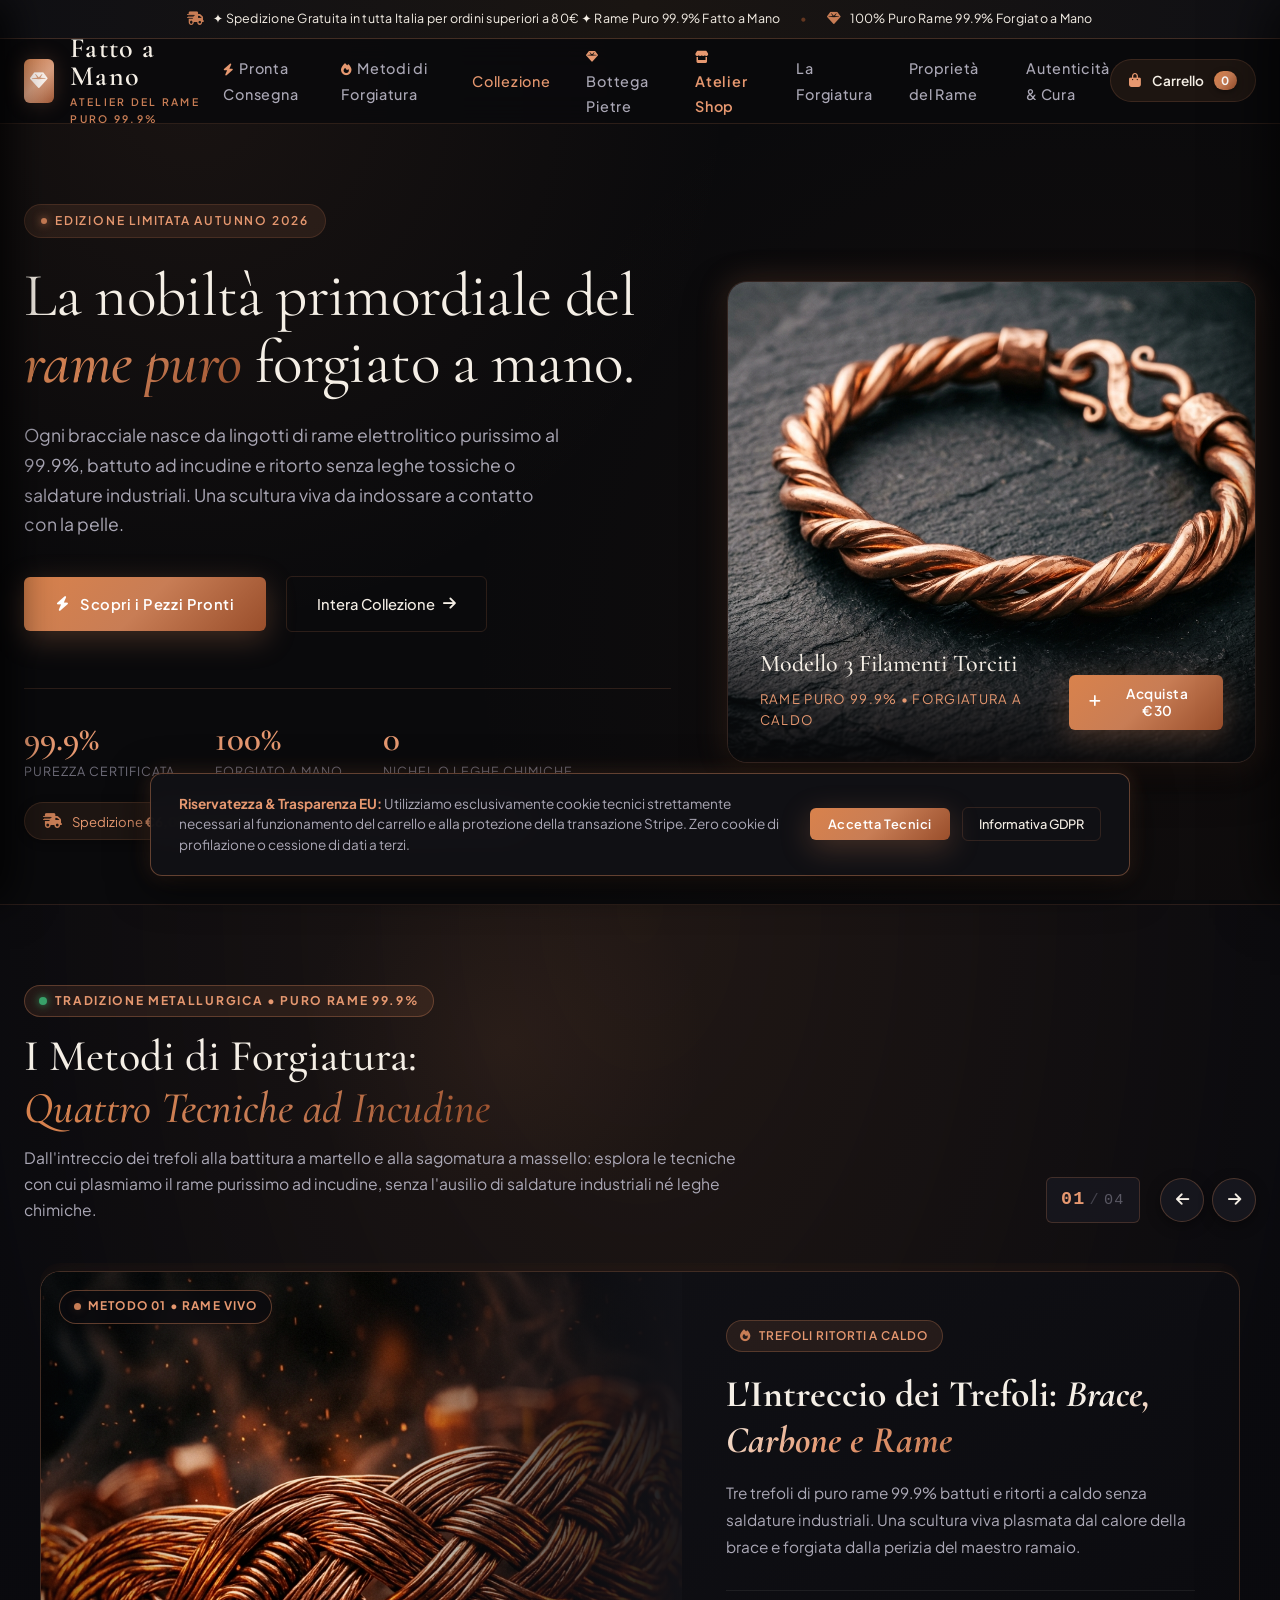
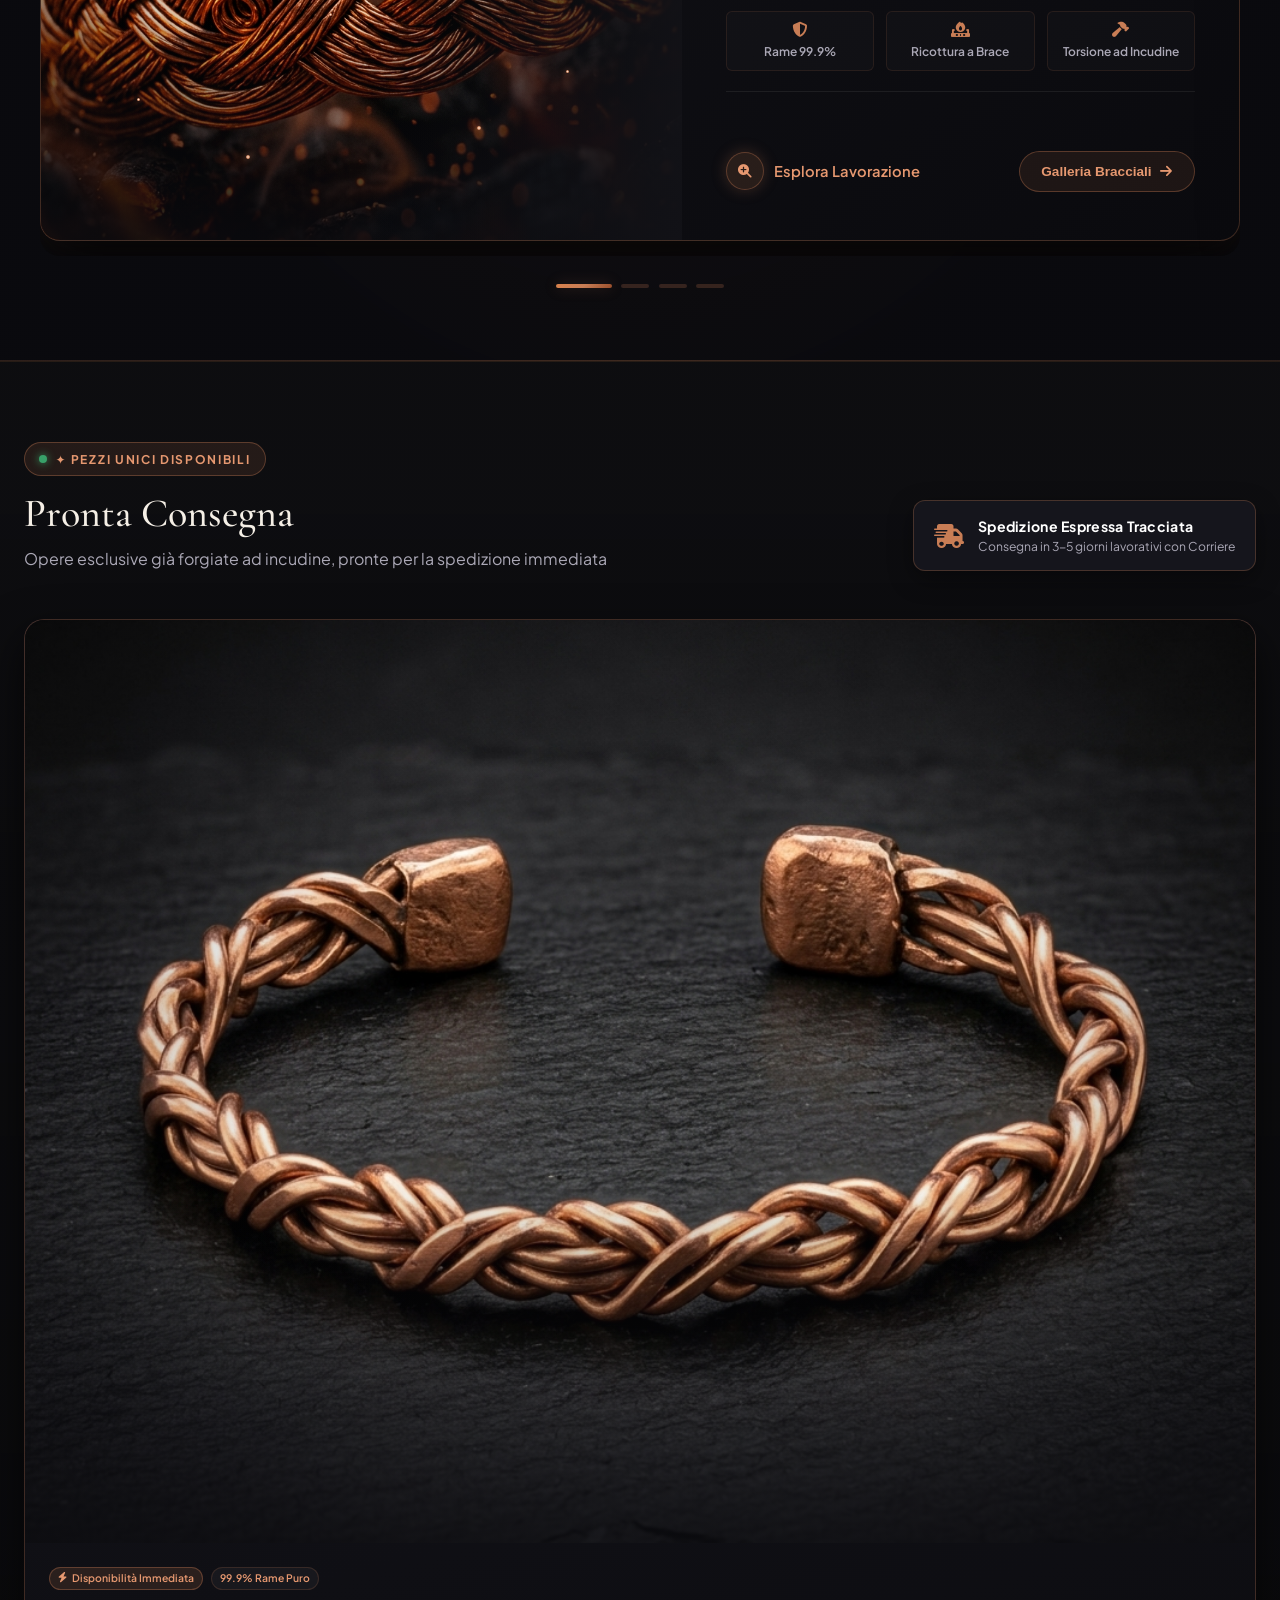
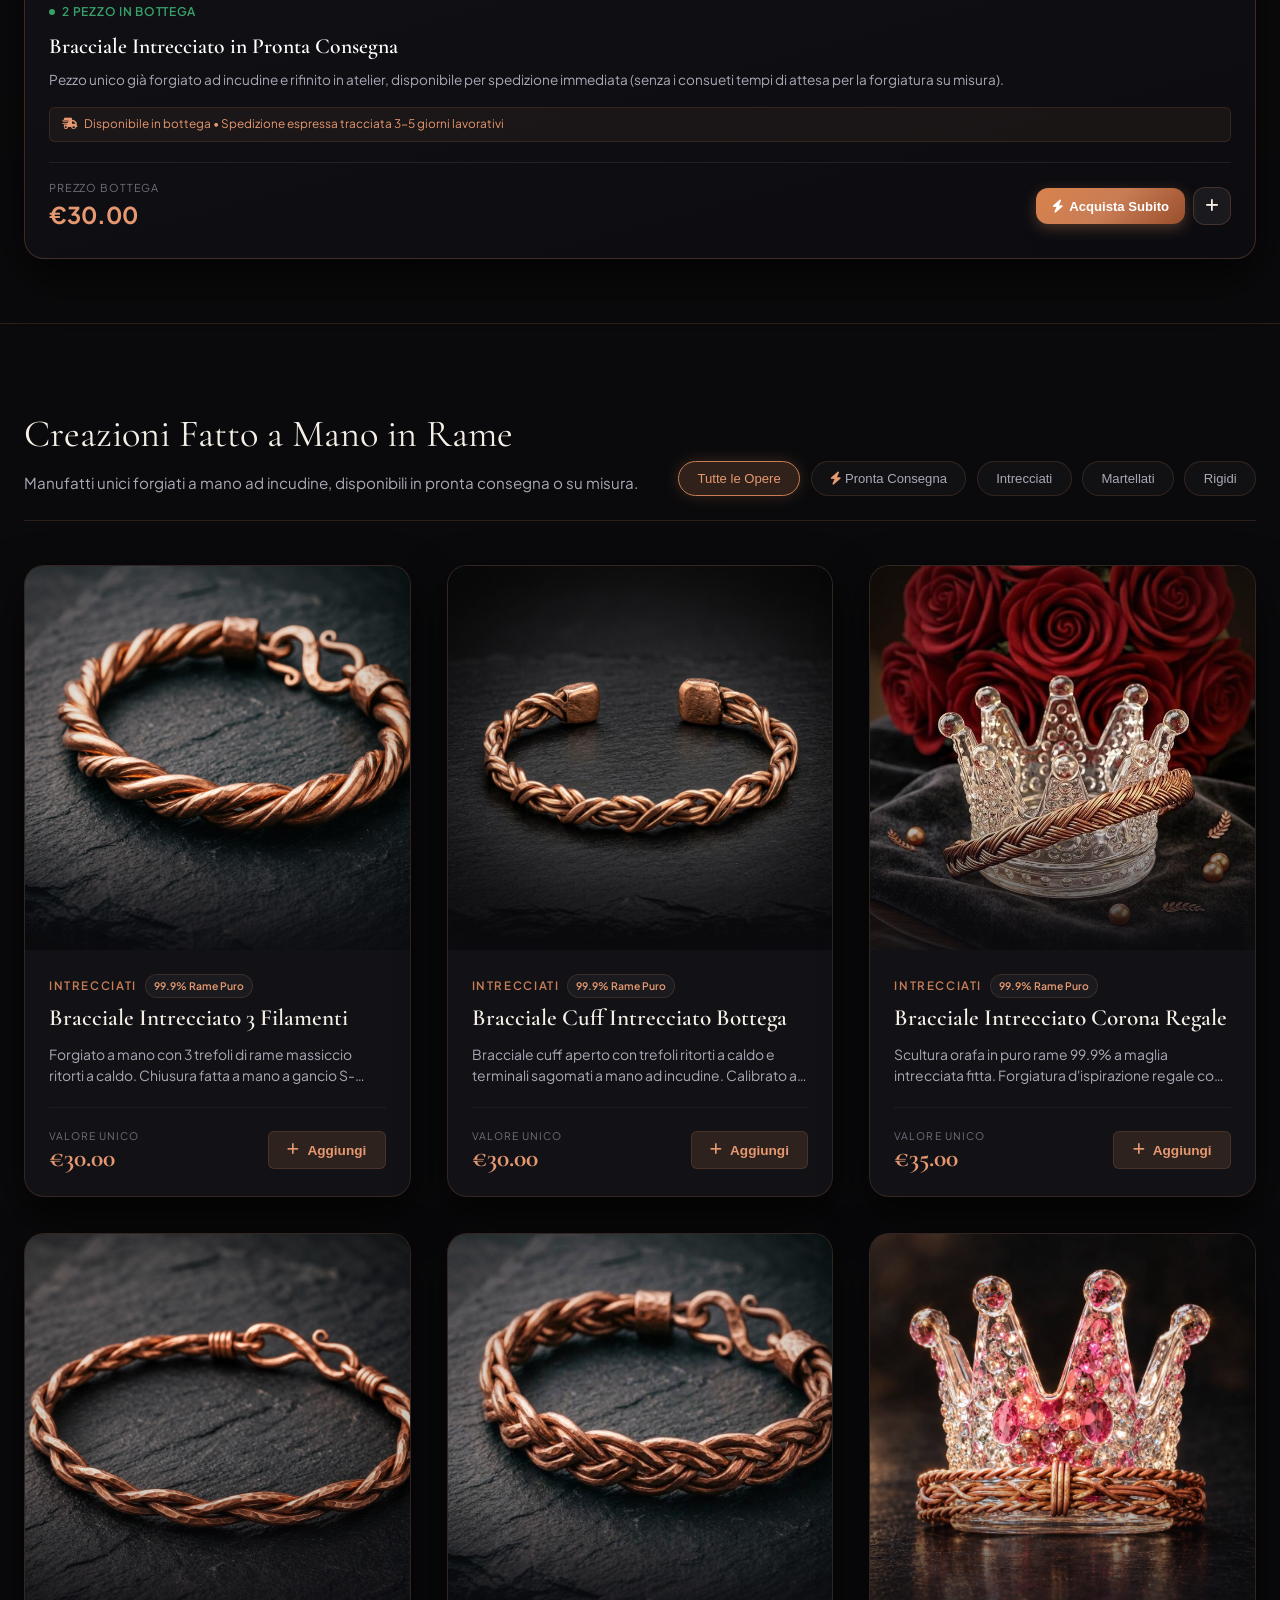
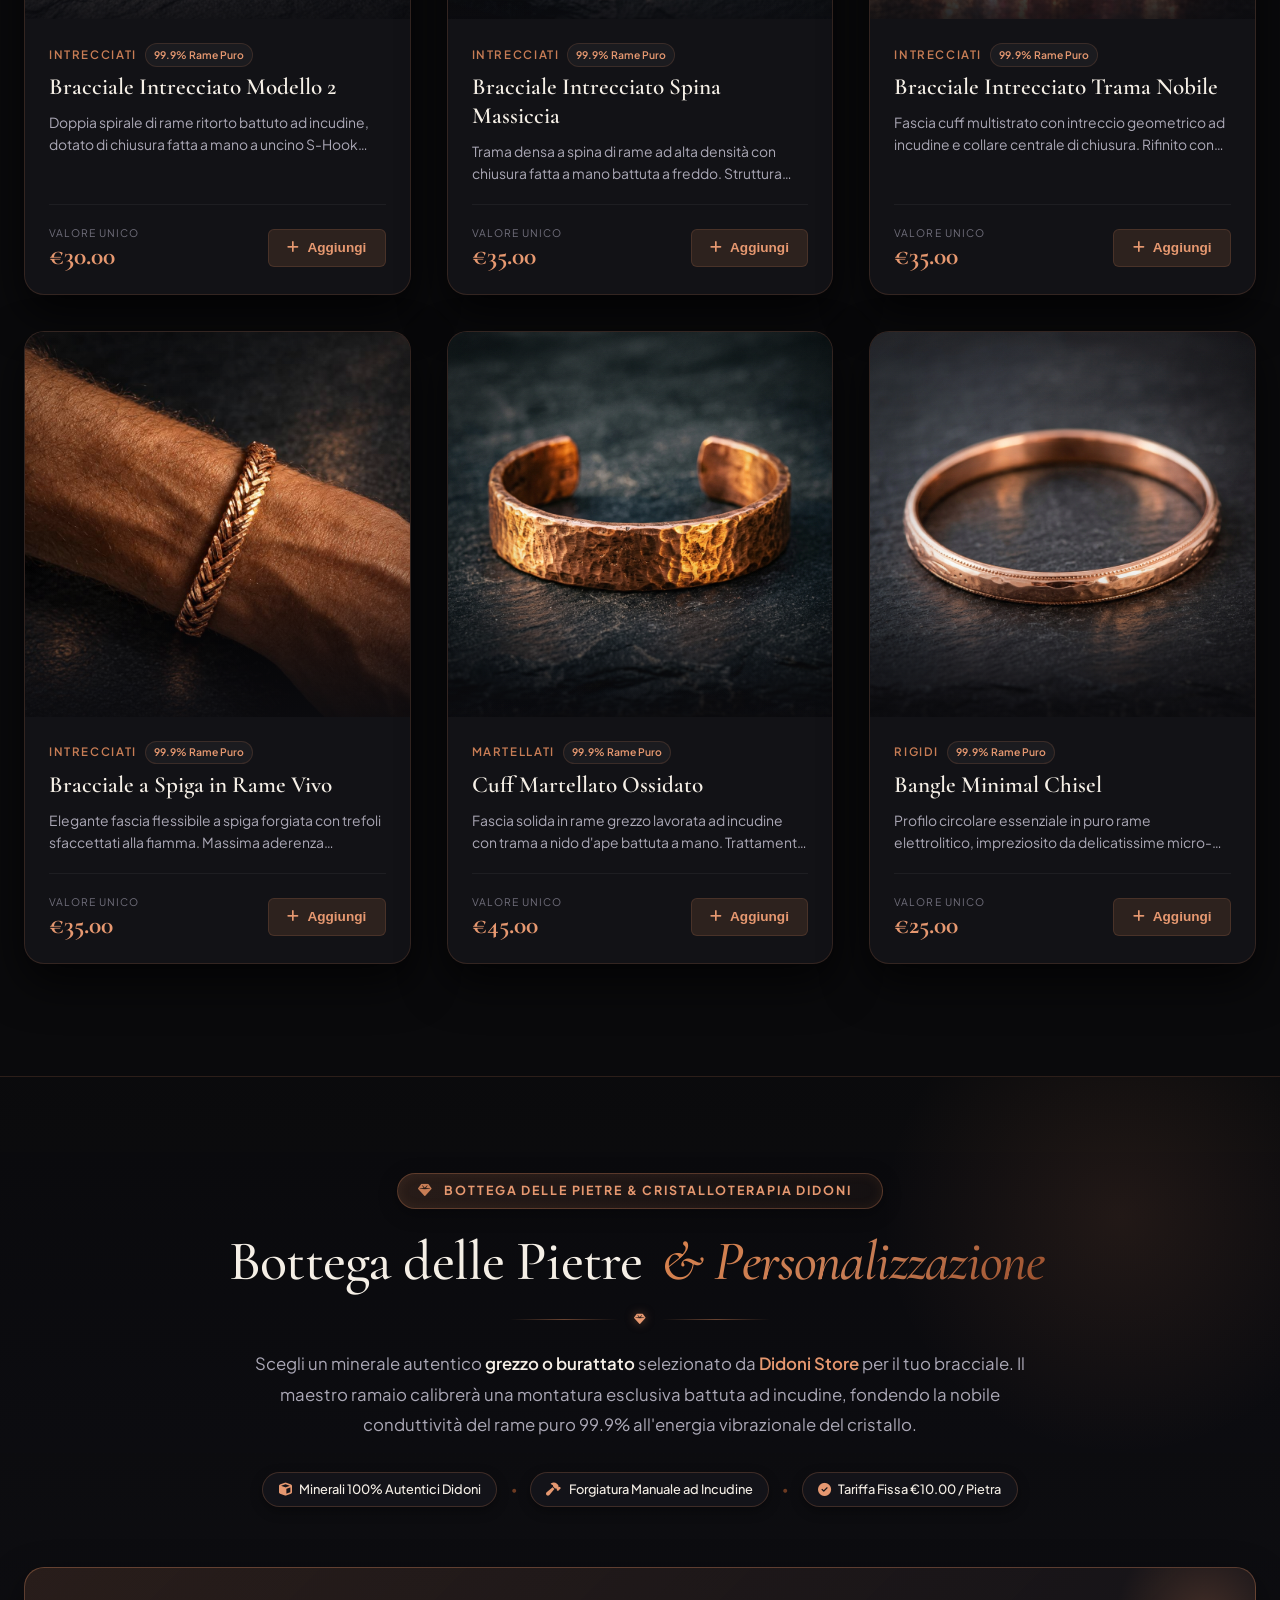
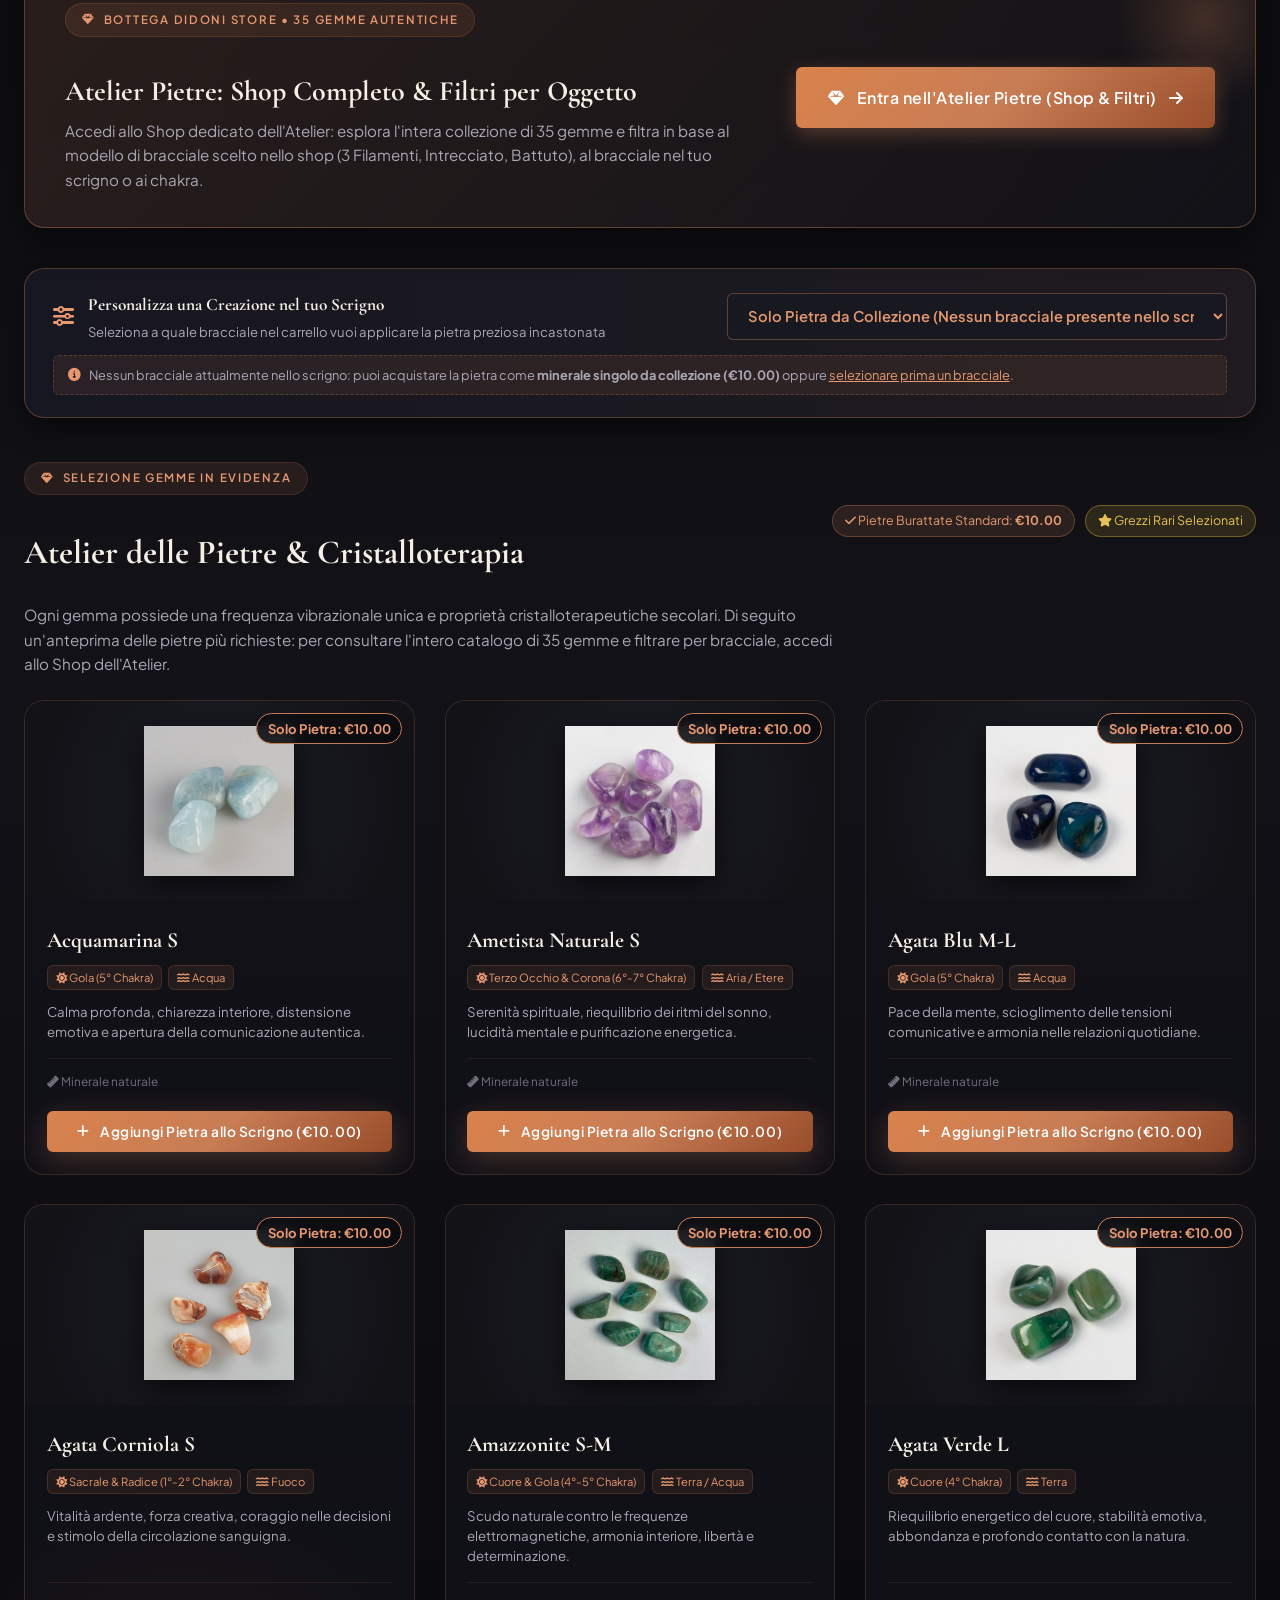
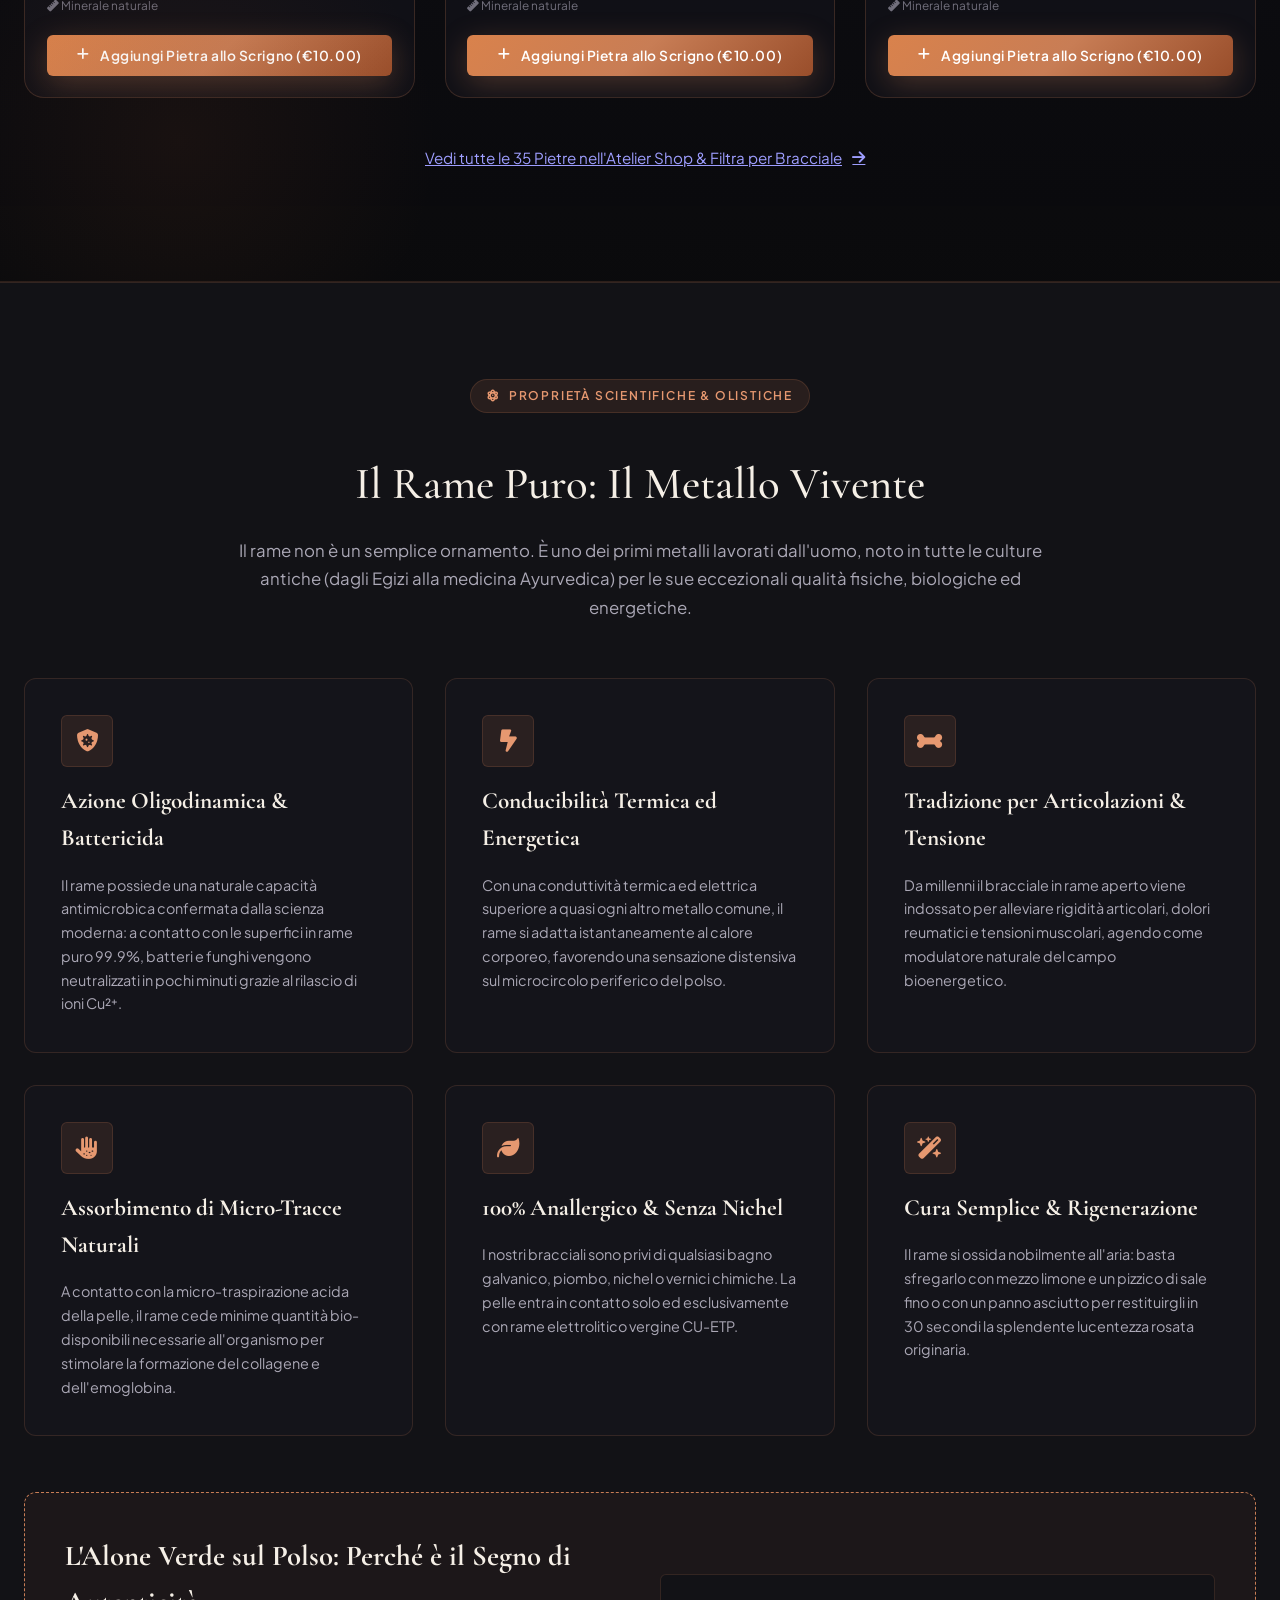
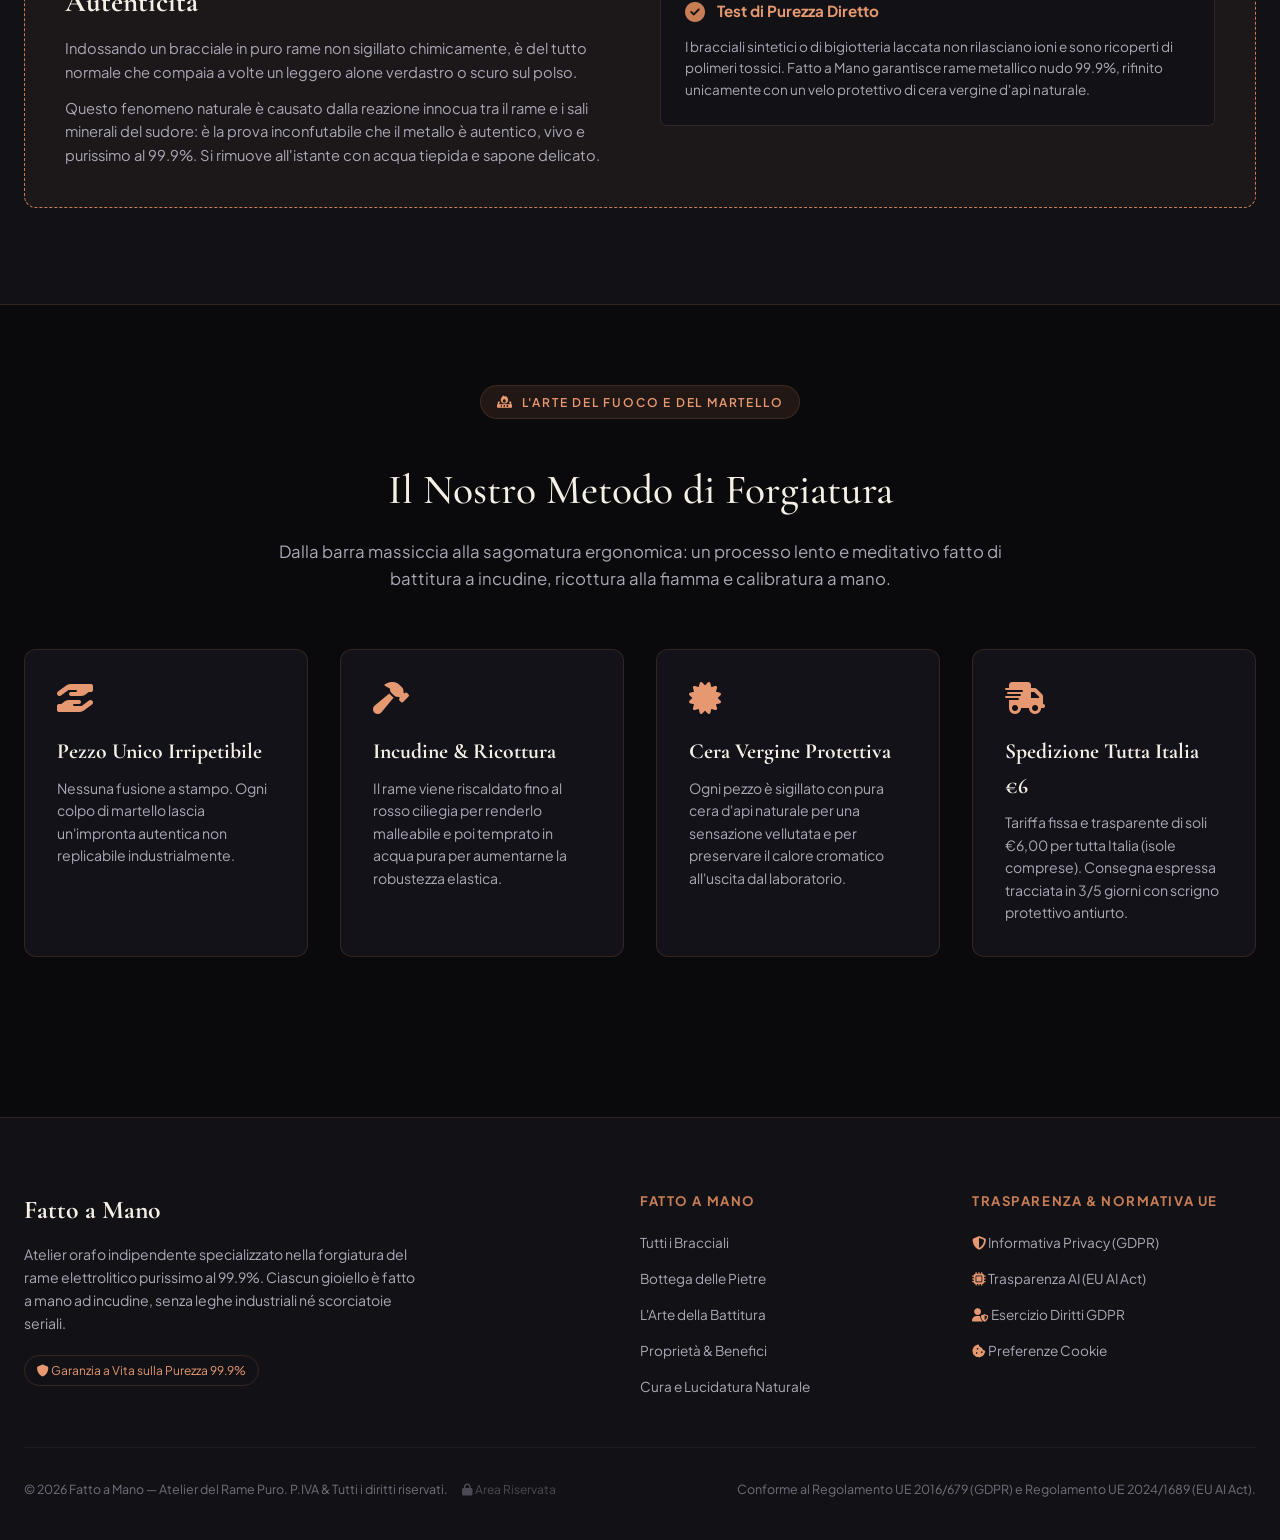
==== commit fbfaff30: "feat(atelier): implement 7 chakra master filter, cinematic technique carousel and brand assets" ====
--- a/index.html
+++ b/index.html
@@ -18,7 +18,7 @@
   <link rel="apple-touch-icon" href="assets/apple-touch-icon.png">
 
   <!-- Favicon & Stylesheet -->
-  <link rel="stylesheet" href="style.css?v=20261001-07">
+  <link rel="stylesheet" href="style.css?v=20261001-09">
   
   <!-- Font Awesome for luxury micro-icons -->
   <link rel="stylesheet" href="https://cdnjs.cloudflare.com/ajax/libs/font-awesome/6.5.1/css/all.min.css">
@@ -60,7 +60,7 @@
       <nav>
         <ul class="nav-links">
           <li><a href="#prontaconsegna" class="nav-link"><i class="fa-solid fa-bolt" style="color: var(--copper-light); font-size: 0.75rem; margin-right: 4px;"></i>Pronta Consegna</a></li>
-          <li><a href="#tecnica-intreccio" class="nav-link"><i class="fa-solid fa-fire" style="color: var(--copper-light); font-size: 0.75rem; margin-right: 4px;"></i>Tecnica Intreccio</a></li>
+          <li><a href="#tecniche-forgiatura" class="nav-link"><i class="fa-solid fa-fire" style="color: var(--copper-light); font-size: 0.75rem; margin-right: 4px;"></i>Metodi di Forgiatura</a></li>
           <li><a href="#collezione" class="nav-link active">Collezione</a></li>
           <li><a href="#bottega-pietre" class="nav-link"><i class="fa-solid fa-gem" style="color: var(--copper-light); font-size: 0.75rem; margin-right: 4px;"></i>Bottega Pietre</a></li>
           <li><a href="atelier-pietre.html" class="nav-link" style="color: var(--copper-light); font-weight: 600;"><i class="fa-solid fa-store" style="color: var(--copper-light); font-size: 0.75rem; margin-right: 4px;"></i>Atelier Shop</a></li>
@@ -111,9 +111,9 @@
         </a>
       </li>
       <li>
-        <a href="#tecnica-intreccio" class="mobile-nav-link" onclick="closeMobileMenu()">
+        <a href="#tecniche-forgiatura" class="mobile-nav-link" onclick="closeMobileMenu()">
           <i class="fa-solid fa-fire" style="color: var(--copper-light);"></i>
-          <span>Tecnica Intreccio (Brace &amp; Carbone)</span>
+          <span>I 4 Metodi di Forgiatura</span>
         </a>
       </li>
       <li>
@@ -238,112 +238,230 @@
   </section>
 
   <!-- ============================================================================
-       CINEMATIC TECHNIQUE BRANDING SHOWCASE (#tecnica-intreccio)
-       Tecnica d'Intreccio ad Incudine: Rame Puro 99.9%, Brace e Carbone
-       Modulo grafico e interattivo che funge da trigger per il modale e la galleria
-       ============================================================================ -->
-  <section class="cinematic-technique-section" id="tecnica-intreccio" aria-label="Tecnica di Forgiatura Intrecciati">
+       I QUATTRO METODI DI FORGIATURA FATTO A MANO — CAROSELLO ORIZZONTALE (#tecniche-forgiatura)
+       Moduli interattivi per tutte le tecniche presenti nel sito:
+       1. Intrecciati (Trefoli ritorti a caldo)
+       2. Martellati (Battitura a penna & ossidazione termica)
+       3. Rigidi (Calandratura a massello pieno 99.9%)
+       4. Incastonatura (Pietre autentiche Didoni Store & rame puro)
+       Ciascun componente funge da pulsante interattivo per aprire il rispettivo
+       modale di lavorazione e navigare direttamente alla galleria fotografica.
+       ============================================================================ -->
+  <section class="techniques-carousel-section" id="tecniche-forgiatura" aria-label="I Quattro Metodi di Forgiatura Fatto a Mano">
     <div class="container">
-      <div class="cinematic-card-wrapper">
-        <!-- Interactive Cinematic Card (Acts as trigger / button) -->
-        <article class="cinematic-card" id="cinematicTechniqueCard" role="button" tabindex="0" aria-haspopup="dialog" aria-expanded="false" onclick="openTechniqueModal('intrecciati')" onkeydown="handleTechniqueCardKey(event)" title="Clicca per aprire la visione cinematografica della tecnica d'intreccio">
-          
-          <!-- Cinematic Viewfinder HUD Overlay (Cinematographic Site Design) -->
-          <div class="cinematic-hud" aria-hidden="true">
-            <div class="hud-corner top-left"></div>
-            <div class="hud-corner top-right"></div>
-            <div class="hud-corner bottom-left"></div>
-            <div class="hud-corner bottom-right"></div>
-            <div class="hud-tag hud-rec">
-              <span class="hud-dot"></span>
-              <span>CINEMA 4K • 5600K</span>
-            </div>
-            <div class="hud-tag hud-spec">
-              <span>FORGIATURA 01 // INTRECCIO A CALDO</span>
-            </div>
-            <div class="hud-crosshair center-crosshair"></div>
-          </div>
-
-          <!-- Ambient Ember & Copper Dust Micro-Particles (Pure CSS GPU-accelerated) -->
-          <div class="cinematic-dust-field" aria-hidden="true">
-            <span class="dust-sparkle spark-1"></span>
-            <span class="dust-sparkle spark-2"></span>
-            <span class="dust-sparkle spark-3"></span>
-            <span class="dust-sparkle spark-4"></span>
-            <span class="dust-sparkle spark-5"></span>
-            <span class="dust-sparkle spark-6"></span>
-          </div>
-
-          <!-- Media Container with Anamorphic Chiaroscuro -->
-          <div class="cinematic-media-container">
-            <img src="assets/branding_tecnica_intrecciati.jpg" alt="Lavorazione Bracciale Intrecciato in Rame Puro 99.9% su Brace di Carbone" class="cinematic-media-img" loading="eager">
-            <!-- Filmic Vignette & Chiaroscuro Shading -->
-            <div class="cinematic-vignette-overlay"></div>
-            <!-- Anamorphic Lens Flare Shimmer Effect on Hover -->
-            <div class="cinematic-lens-flare" aria-hidden="true"></div>
-          </div>
-
-          <!-- Editorial Content Body Inside the Interactive Component -->
-          <div class="cinematic-card-body">
-            <div class="cinematic-kicker-pill">
-              <i class="fa-solid fa-fire-flame-curved"></i>
-              <span>Tecnica Primordiale • Rame Puro 99.9%</span>
-            </div>
-
-            <h2 class="cinematic-card-title">
-              L'Intreccio dei Trefoli: <em>Brace, Carbone e Rame</em>
-            </h2>
-
-            <p class="cinematic-card-desc">
-              Dalla fusione termica del metallo nativo alla battitura ad incudine: tre trefoli di puro rame 99.9% ritorti a caldo senza saldature industriali. Una scultura viva plasmata dal calore della brace e forgiata dalla perizia del maestro ramaio, avvolta dalla polvere di rame.
-            </p>
-
-            <!-- Technical Specification Highlights -->
-            <div class="cinematic-specs-row">
-              <div class="cinematic-spec-chip">
-                <i class="fa-solid fa-shield-halved"></i>
-                <div>
-                  <strong>Purezza 99.9%</strong>
-                  <span>Zero Leghe Tossiche</span>
+      
+      <!-- Section Header -->
+      <div class="techniques-section-header">
+        <div class="techniques-header-left">
+          <div class="techniques-kicker">
+            <span class="pulse-dot"></span>
+            <span>Tradizione Metallurgica • Puro Rame 99.9%</span>
+          </div>
+          <h2 class="techniques-main-title">
+            I Metodi di Forgiatura: <em>Quattro Tecniche ad Incudine</em>
+          </h2>
+          <p class="techniques-main-subtitle">
+            Dall'intreccio dei trefoli alla battitura a martello e alla sagomatura a massello: esplora le tecniche con cui plasmiamo il rame purissimo ad incudine, senza l'ausilio di saldature industriali né leghe chimiche.
+          </p>
+        </div>
+
+        <!-- Carousel Nav Controls -->
+        <div class="techniques-carousel-controls">
+          <div class="carousel-counter" id="carouselCounter" aria-live="polite">
+            <span class="counter-current" id="counterCurrent">01</span>
+            <span class="counter-sep">/</span>
+            <span class="counter-total">04</span>
+          </div>
+          <div class="carousel-arrows">
+            <button type="button" class="carousel-arrow-btn" id="carouselPrevBtn" onclick="navigateTechniqueSlide(-1)" aria-label="Tecnica Precedente">
+              <i class="fa-solid fa-arrow-left"></i>
+            </button>
+            <button type="button" class="carousel-arrow-btn" id="carouselNextBtn" onclick="navigateTechniqueSlide(1)" aria-label="Tecnica Successiva">
+              <i class="fa-solid fa-arrow-right"></i>
+            </button>
+          </div>
+        </div>
+      </div>
+
+      <!-- Horizontal Carousel Viewport & Track -->
+      <div class="techniques-carousel-viewport" id="techniquesCarouselViewport">
+        <div class="techniques-carousel-track" id="techniquesCarouselTrack">
+
+          <!-- SLIDE 1: INTRECCIATI -->
+          <article class="technique-carousel-card is-active-slide" id="techCardIntrecciati" role="button" tabindex="0" onclick="openTechniqueModal('intrecciati')" onkeydown="handleTechniqueSlideKey(event, 'intrecciati')" aria-label="Metodo 01: Intreccio dei Trefoli su Brace e Carbone">
+            <div class="technique-card-media">
+              <img src="assets/branding_tecnica_intrecciati.jpg" alt="Lavorazione Bracciale Intrecciato su Brace e Carbone" loading="eager">
+              <div class="technique-media-vignette"></div>
+              <div class="cinematic-dust-field" aria-hidden="true">
+                <span class="dust-sparkle spark-1"></span>
+                <span class="dust-sparkle spark-2"></span>
+                <span class="dust-sparkle spark-3"></span>
+                <span class="dust-sparkle spark-4"></span>
+                <span class="dust-sparkle spark-5"></span>
+                <span class="dust-sparkle spark-6"></span>
+              </div>
+              <div class="cinematic-lens-flare" aria-hidden="true"></div>
+              <div class="technique-media-badge">
+                <span class="technique-badge-dot"></span>
+                <span>Metodo 01 • Rame Vivo</span>
+              </div>
+            </div>
+            <div class="technique-card-content">
+              <span class="technique-kicker-pill"><i class="fa-solid fa-fire"></i> Trefoli Ritorti a Caldo</span>
+              <h3 class="technique-title">L'Intreccio dei Trefoli: <em>Brace, Carbone e Rame</em></h3>
+              <p class="technique-desc">Tre trefoli di puro rame 99.9% battuti e ritorti a caldo senza saldature industriali. Una scultura viva plasmata dal calore della brace e forgiata dalla perizia del maestro ramaio.</p>
+              <div class="technique-specs-mini">
+                <div class="mini-spec"><i class="fa-solid fa-shield-halved"></i><span>Rame 99.9%</span></div>
+                <div class="mini-spec"><i class="fa-solid fa-fire-burner"></i><span>Ricottura a Brace</span></div>
+                <div class="mini-spec"><i class="fa-solid fa-hammer"></i><span>Torsione ad Incudine</span></div>
+              </div>
+              <div class="technique-card-cta-group">
+                <div class="technique-trigger-pill">
+                  <span class="trigger-icon"><i class="fa-solid fa-magnifying-glass-plus"></i></span>
+                  <span>Esplora Lavorazione</span>
                 </div>
-              </div>
-              <div class="cinematic-spec-chip">
-                <i class="fa-solid fa-fire"></i>
-                <div>
-                  <strong>Brace di Carbone</strong>
-                  <span>Ricottura a Fuoco Vivo</span>
+                <button type="button" class="technique-direct-link" onclick="goToDedicatedPhotoGallery('Intrecciati', event)">
+                  <span>Galleria Bracciali</span>
+                  <i class="fa-solid fa-arrow-right"></i>
+                </button>
+              </div>
+            </div>
+          </article>
+
+          <!-- SLIDE 2: MARTELLATI -->
+          <article class="technique-carousel-card" id="techCardMartellati" role="button" tabindex="0" onclick="openTechniqueModal('martellati')" onkeydown="handleTechniqueSlideKey(event, 'martellati')" aria-label="Metodo 02: Martellatura a Caldo e Ossidazione Termica">
+            <div class="technique-card-media">
+              <img src="assets/branding_tecnica_martellati.jpg" alt="Battitura ad Incudine con Martello Sagomato" loading="lazy">
+              <div class="technique-media-vignette"></div>
+              <div class="cinematic-dust-field" aria-hidden="true">
+                <span class="dust-sparkle spark-1"></span>
+                <span class="dust-sparkle spark-2"></span>
+                <span class="dust-sparkle spark-3"></span>
+                <span class="dust-sparkle spark-4"></span>
+                <span class="dust-sparkle spark-5"></span>
+                <span class="dust-sparkle spark-6"></span>
+              </div>
+              <div class="cinematic-lens-flare" aria-hidden="true"></div>
+              <div class="technique-media-badge">
+                <span class="technique-badge-dot"></span>
+                <span>Metodo 02 • Battitura</span>
+              </div>
+            </div>
+            <div class="technique-card-content">
+              <span class="technique-kicker-pill"><i class="fa-solid fa-hammer"></i> Battitura a Penna d'Incudine</span>
+              <h3 class="technique-title">La Martellatura a Caldo: <em>Sfaccettature &amp; Ossidazione</em></h3>
+              <p class="technique-desc">Fascia in rame massiccio forgiata ad incudine con colpi cadenzati di martello a penna. Ogni singola bozza cattura la luce, sigillata a caldo con cera vergine d'api per un'ossidazione nobile nel tempo.</p>
+              <div class="technique-specs-mini">
+                <div class="mini-spec"><i class="fa-solid fa-shield-halved"></i><span>Massello 2.5 mm</span></div>
+                <div class="mini-spec"><i class="fa-solid fa-hand-fist"></i><span>Texture a Bozze</span></div>
+                <div class="mini-spec"><i class="fa-solid fa-certificate"></i><span>Cera Vergine d'Api</span></div>
+              </div>
+              <div class="technique-card-cta-group">
+                <div class="technique-trigger-pill">
+                  <span class="trigger-icon"><i class="fa-solid fa-magnifying-glass-plus"></i></span>
+                  <span>Esplora Lavorazione</span>
                 </div>
-              </div>
-              <div class="cinematic-spec-chip">
-                <i class="fa-solid fa-hammer"></i>
-                <div>
-                  <strong>Forgiatura a Caldo</strong>
-                  <span>Torsione ad Incudine</span>
+                <button type="button" class="technique-direct-link" onclick="goToDedicatedPhotoGallery('Martellati', event)">
+                  <span>Galleria Bracciali</span>
+                  <i class="fa-solid fa-arrow-right"></i>
+                </button>
+              </div>
+            </div>
+          </article>
+
+          <!-- SLIDE 3: RIGIDI -->
+          <article class="technique-carousel-card" id="techCardRigidi" role="button" tabindex="0" onclick="openTechniqueModal('rigidi')" onkeydown="handleTechniqueSlideKey(event, 'rigidi')" aria-label="Metodo 03: Calandratura Continua a Massello Pieno">
+            <div class="technique-card-media">
+              <img src="assets/branding_tecnica_rigidi.jpg" alt="Curvatura a Caldo di Massello Pieno su Mandrino d'Acciaio" loading="lazy">
+              <div class="technique-media-vignette"></div>
+              <div class="cinematic-dust-field" aria-hidden="true">
+                <span class="dust-sparkle spark-1"></span>
+                <span class="dust-sparkle spark-2"></span>
+                <span class="dust-sparkle spark-3"></span>
+                <span class="dust-sparkle spark-4"></span>
+                <span class="dust-sparkle spark-5"></span>
+                <span class="dust-sparkle spark-6"></span>
+              </div>
+              <div class="cinematic-lens-flare" aria-hidden="true"></div>
+              <div class="technique-media-badge">
+                <span class="technique-badge-dot"></span>
+                <span>Metodo 03 • Massello Pieno</span>
+              </div>
+            </div>
+            <div class="technique-card-content">
+              <span class="technique-kicker-pill"><i class="fa-solid fa-circle-notch"></i> Calandratura su Mandrino</span>
+              <h3 class="technique-title">Il Bangle a Massello Pieno: <em>Calandratura Continua</em></h3>
+              <p class="technique-desc">Profilo scultoreo ricavato da un'unica barra di rame elettrolitico pieno, curvato a caldo attorno al mandrino d'acciaio. Una linea pura con bordi smussati a specchio e micro-cesellature perimetrali.</p>
+              <div class="technique-specs-mini">
+                <div class="mini-spec"><i class="fa-solid fa-shield-halved"></i><span>Barra Monolitica</span></div>
+                <div class="mini-spec"><i class="fa-solid fa-ring"></i><span>Mandrino Acciaio</span></div>
+                <div class="mini-spec"><i class="fa-solid fa-wand-magic-sparkles"></i><span>Terminali Smussati</span></div>
+              </div>
+              <div class="technique-card-cta-group">
+                <div class="technique-trigger-pill">
+                  <span class="trigger-icon"><i class="fa-solid fa-magnifying-glass-plus"></i></span>
+                  <span>Esplora Lavorazione</span>
                 </div>
-              </div>
-            </div>
-
-            <!-- Interactive Trigger Actions -->
-            <div class="cinematic-card-actions">
-              <div class="cinematic-play-btn">
-                <span class="play-icon-glow">
-                  <i class="fa-solid fa-film"></i>
-                </span>
-                <div class="play-text-group">
-                  <span class="play-headline">Apri Visione Tecnica &amp; Dettagli</span>
-                  <span class="play-subline">Tocca per esplorare le fasi di lavorazione</span>
+                <button type="button" class="technique-direct-link" onclick="goToDedicatedPhotoGallery('Rigidi', event)">
+                  <span>Galleria Bracciali</span>
+                  <i class="fa-solid fa-arrow-right"></i>
+                </button>
+              </div>
+            </div>
+          </article>
+
+          <!-- SLIDE 4: INCASTONATURA GEMME -->
+          <article class="technique-carousel-card" id="techCardIncastonatura" role="button" tabindex="0" onclick="openTechniqueModal('incastonatura')" onkeydown="handleTechniqueSlideKey(event, 'incastonatura')" aria-label="Metodo 04: Incastonatura a Caldo di Cristalli Didoni">
+            <div class="technique-card-media">
+              <img src="assets/branding_tecnica_incastonatura.jpg" alt="Incastonatura ad Incudine di Cristallo Didoni su Rame Puro" loading="lazy">
+              <div class="technique-media-vignette"></div>
+              <div class="cinematic-dust-field" aria-hidden="true">
+                <span class="dust-sparkle spark-1"></span>
+                <span class="dust-sparkle spark-2"></span>
+                <span class="dust-sparkle spark-3"></span>
+                <span class="dust-sparkle spark-4"></span>
+                <span class="dust-sparkle spark-5"></span>
+                <span class="dust-sparkle spark-6"></span>
+              </div>
+              <div class="cinematic-lens-flare" aria-hidden="true"></div>
+              <div class="technique-media-badge">
+                <span class="technique-badge-dot"></span>
+                <span>Metodo 04 • Cristalloterapia</span>
+              </div>
+            </div>
+            <div class="technique-card-content">
+              <span class="technique-kicker-pill"><i class="fa-solid fa-gem"></i> Incastonatura ad Incudine</span>
+              <h3 class="technique-title">Incastonatura su Rame: <em>Gemme Autentiche Didoni</em></h3>
+              <p class="technique-desc">Fusione minerale tra il metallo nativo e gemme autentiche burattate o grezze. Il castone e le griffe in rame puro 99.9% vengono forgiati sull'esatta sagoma del cristallo, senza colle né saldature.</p>
+              <div class="technique-specs-mini">
+                <div class="mini-spec"><i class="fa-solid fa-gem"></i><span>35 Cristalli Didoni</span></div>
+                <div class="mini-spec"><i class="fa-solid fa-hand-holding-hand"></i><span>Griffe Forgiate</span></div>
+                <div class="mini-spec"><i class="fa-solid fa-ban"></i><span>Zero Collanti Chimici</span></div>
+              </div>
+              <div class="technique-card-cta-group">
+                <div class="technique-trigger-pill">
+                  <span class="trigger-icon"><i class="fa-solid fa-magnifying-glass-plus"></i></span>
+                  <span>Esplora Lavorazione</span>
                 </div>
-              </div>
-
-              <button type="button" class="cinematic-direct-gallery-btn" onclick="goToDedicatedPhotoGallery('Intrecciati', event)" title="Vai direttamente alla galleria fotografica dei bracciali intrecciati">
-                <span>Galleria Bracciali Intrecciati</span>
-                <i class="fa-solid fa-arrow-right"></i>
-              </button>
-            </div>
-          </div>
-
-        </article>
-      </div>
+                <button type="button" class="technique-direct-link" onclick="jumpToBottegaPietre(event)">
+                  <span>Bottega delle Pietre</span>
+                  <i class="fa-solid fa-arrow-right"></i>
+                </button>
+              </div>
+            </div>
+          </article>
+
+        </div>
+      </div>
+
+      <!-- Pagination Indicators / Dots -->
+      <div class="techniques-carousel-dots" id="techniquesCarouselDots">
+        <button type="button" class="carousel-dot active" onclick="goToTechniqueSlide(0)" aria-label="Vai a Metodo 01: Intrecciati"></button>
+        <button type="button" class="carousel-dot" onclick="goToTechniqueSlide(1)" aria-label="Vai a Metodo 02: Martellati"></button>
+        <button type="button" class="carousel-dot" onclick="goToTechniqueSlide(2)" aria-label="Vai a Metodo 03: Rigidi"></button>
+        <button type="button" class="carousel-dot" onclick="goToTechniqueSlide(3)" aria-label="Vai a Metodo 04: Incastonatura Gemme"></button>
+      </div>
+
     </div>
   </section>
 
@@ -992,35 +1110,35 @@
   </div>
 
   <!-- ============================================================================
-       CINEMATIC TECHNIQUE MODAL (#techniqueModalBackdrop)
-       Visione cinematografica macro: tecnica bracciale intrecciato in lavorazione
-       Effetto brace, carbone e polvere di rame con navigazione diretta alla galleria
+       DYNAMIC TECHNIQUE MODAL (#techniqueModalBackdrop)
+       Visione macro della tecnica selezionata (Intrecciati, Martellati, Rigidi, Incastonatura)
+       Aggiornato dinamicamente via app.js
        ============================================================================ -->
   <div class="modal-backdrop cinematic-modal-backdrop" id="techniqueModalBackdrop" role="dialog" aria-modal="true" aria-labelledby="techniqueModalTitle">
     <div class="modal-container cinematic-modal-container" id="techniqueModal">
       
-      <!-- Filmic Viewfinder Header & Close Button -->
+      <!-- Top Bar: Pure Atelier Credentials (No camera/cinema tags) -->
       <div class="cinematic-modal-top-bar">
         <div class="cinematic-tape-badge">
-          <span class="tape-rec-dot"></span>
-          <span>MASTERCLASS METALLURGICA // SCENA 01</span>
+          <i class="fa-solid fa-hammer" style="color: var(--copper-light); margin-right: 4px;"></i>
+          <span id="modalTechniqueBadgeTitle">METODO DI FORGIATURA • FATTO A MANO</span>
         </div>
         <div class="cinematic-meta-tags">
-          <span class="meta-tag">FUSIONE A CALDO</span>
-          <span class="meta-tag">PURO RAME 99.9%</span>
-          <span class="meta-tag">BRACE &amp; CARBONE</span>
-        </div>
-        <button class="modal-close-btn cinematic-close-btn" id="closeTechniqueModalBtn" onclick="closeTechniqueModal()" aria-label="Chiudi Finestra Cinematografica">
+          <span class="meta-tag" id="modalMetaTag1">PURO RAME 99.9%</span>
+          <span class="meta-tag" id="modalMetaTag2">FORGIATURA AD INCUDINE</span>
+          <span class="meta-tag" id="modalMetaTag3">SENZA SALDATURE</span>
+        </div>
+        <button class="modal-close-btn cinematic-close-btn" id="closeTechniqueModalBtn" onclick="closeTechniqueModal()" aria-label="Chiudi Finestra Tecnica">
           <i class="fa-solid fa-xmark"></i>
         </button>
       </div>
 
-      <!-- Cinema Master Visual Stage -->
+      <!-- Master Visual Stage -->
       <div class="cinematic-stage">
         <div class="cinematic-stage-frame">
-          <img src="assets/branding_tecnica_intrecciati.jpg" alt="Macro Cinematografica Intreccio Rame Puro su Brace e Carbone" class="cinematic-stage-image">
+          <img src="assets/branding_tecnica_intrecciati.jpg" alt="Macro Forgiatura Rame Puro" class="cinematic-stage-image" id="modalStageImage">
           
-          <!-- Cinematic Atmosphere Overlays: Brace, Carbone & Rame Polvere -->
+          <!-- Atmosphere Overlays: Brace, Carbone & Rame Polvere -->
           <div class="cinematic-stage-ember-overlay" aria-hidden="true"></div>
           <div class="cinematic-stage-dust-overlay" aria-hidden="true">
             <span class="floating-speck s1"></span>
@@ -1029,14 +1147,8 @@
             <span class="floating-speck s4"></span>
           </div>
 
-          <!-- Cinematic Lens HUD Metadata Overlay -->
-          <div class="cinematic-lens-hud" aria-hidden="true">
-            <span class="lens-hud-item">CAM 01 • ANAMORPHIC MACRO 85mm</span>
-            <span class="lens-hud-item">f/1.8 • 1/50s • ISO 100</span>
-          </div>
-
           <!-- Hotspot Callouts Embedded on the Stage Photo -->
-          <div class="cinematic-hotspot-group">
+          <div class="cinematic-hotspot-group" id="modalHotspotsGroup">
             <div class="cinematic-hotspot spot-1" style="left: 20%; top: 38%;">
               <span class="hotspot-pulse"></span>
               <span class="hotspot-pip">1</span>
@@ -1067,20 +1179,20 @@
         </div>
       </div>
 
-      <!-- Filmic Story & Technical Narrative (Zero Forbidden Synonyms) -->
+      <!-- Story & Technical Narrative -->
       <div class="cinematic-modal-body">
         <div class="cinematic-narrative-header">
-          <span class="cinematic-chapter">CAPITOLO I • IL METALLO E LA FIAMMA</span>
+          <span class="cinematic-chapter" id="modalNarrativeKicker">METODO 01 • RAME VIVO E BRACE</span>
           <h3 id="techniqueModalTitle" class="cinematic-modal-headline">
             La Nascita del Bracciale Intrecciato: <em>Dalla Brace all'Incudine</em>
           </h3>
-          <p class="cinematic-modal-lead">
+          <p class="cinematic-modal-lead" id="modalTechniqueLead">
             L'opera prende forma sul letto di carboni ardenti. I cavi in puro rame al 99.9% vengono portati a incandescenza sfumata: il calore della brace addomestica il metallo, consentendo al maestro ramaio di torcere i trefoli senza l'ausilio di saldature chimiche. La polvere di rame che si sprigiona durante la battitura è la firma tangibile di una lavorazione interamente compiuta a mano.
           </p>
         </div>
 
-        <!-- 3-Phase Filmic Blueprint Grid -->
-        <div class="cinematic-process-grid">
+        <!-- 3-Phase Blueprint Grid -->
+        <div class="cinematic-process-grid" id="modalProcessGrid">
           <div class="process-card">
             <div class="process-number">01</div>
             <h4>Trafilatura dei Trefoli</h4>
@@ -1098,19 +1210,22 @@
           </div>
         </div>
 
-        <!-- Dedicated Section Navigation Button (Fulfills the prompt core requirement) -->
+        <!-- Dedicated Section Navigation Button -->
         <div class="cinematic-modal-cta-box">
           <div class="cta-box-info">
-            <h4>Vuoi ammirare i manufatti finiti?</h4>
-            <p>Esplora la sezione fotografica con tutte le varianti di bracciali intrecciati pronti per il tuo polso.</p>
-          </div>
-          <button type="button" class="btn-primary btn-cinematic-gateway" onclick="goToDedicatedPhotoGallery('Intrecciati')">
+            <h4 id="modalCtaBoxTitle">Vuoi ammirare i manufatti finiti?</h4>
+            <p id="modalCtaBoxDesc">Esplora la sezione fotografica con tutte le varianti di creazioni pronte per il tuo polso.</p>
+          </div>
+          <button type="button" class="btn-primary btn-cinematic-gateway" id="modalGatewayBtn" onclick="onModalGatewayClick()">
             <i class="fa-solid fa-layer-group"></i>
-            <span>Accedi alla Galleria Fotografica &quot;Intrecciati&quot;</span>
+            <span id="modalGatewayBtnText">Accedi alla Galleria Fotografica &quot;Intrecciati&quot;</span>
             <i class="fa-solid fa-arrow-right"></i>
           </button>
         </div>
       </div>
+
+    </div>
+  </div>
 
     </div>
   </div>
@@ -1275,6 +1390,6 @@
   <script src="https://cdn.jsdelivr.net/npm/@emailjs/browser@4/dist/email.min.js"></script>
 
   <!-- Modular Application Logic -->
-  <script src="app.js?v=20261001-07"></script>
+  <script src="app.js?v=20261001-09"></script>
 </body>
 </html>
--- a/style.css
+++ b/style.css
@@ -691,30 +691,41 @@
 }
 
 .product-card {
-  background: var(--bg-card);
-  border: 1px solid var(--border-subtle);
-  border-radius: var(--radius-md);
+  background: linear-gradient(165deg, #15151c 0%, #0c0c10 100%);
+  border: 1px solid rgba(200, 125, 85, 0.24);
+  border-radius: var(--radius-lg);
   overflow: hidden;
   display: flex;
   flex-direction: column;
-  transition: all var(--transition-smooth);
+  transition: transform 0.4s cubic-bezier(0.16, 1, 0.3, 1),
+              border-color 0.4s cubic-bezier(0.16, 1, 0.3, 1),
+              box-shadow 0.4s cubic-bezier(0.16, 1, 0.3, 1);
   position: relative;
-  backdrop-filter: blur(8px);
+  box-shadow: 0 18px 45px rgba(0, 0, 0, 0.7);
 }
 
 .product-card:hover {
   transform: translateY(-6px);
-  border-color: var(--border-hover);
-  box-shadow: var(--shadow-lg);
+  border-color: rgba(230, 152, 112, 0.65);
+  box-shadow: 0 26px 70px rgba(0, 0, 0, 0.88), 0 0 35px rgba(200, 125, 85, 0.28);
 }
 
 .card-media {
   position: relative;
   width: 100%;
   aspect-ratio: 1 / 1;
-  background: #141418;
+  background: #08080a;
   overflow: hidden;
   cursor: pointer;
+}
+
+.card-media::after {
+  content: '';
+  position: absolute;
+  inset: 0;
+  background: linear-gradient(to top, rgba(12, 12, 16, 0.85) 0%, transparent 40%),
+              radial-gradient(circle at center, transparent 40%, rgba(8, 8, 10, 0.4) 100%);
+  pointer-events: none;
 }
 
 .card-media img {
@@ -2077,12 +2088,14 @@
 }
 
 .pronta-card {
-  background: var(--bg-surface);
-  border: 1px solid rgba(200, 125, 85, 0.25);
+  background: linear-gradient(165deg, #15151c 0%, #0c0c10 100%);
+  border: 1px solid rgba(200, 125, 85, 0.26);
   border-radius: var(--radius-lg);
   overflow: hidden;
-  box-shadow: 0 12px 32px rgba(0, 0, 0, 0.5);
-  transition: transform var(--transition-smooth), border-color var(--transition-smooth), box-shadow var(--transition-smooth);
+  box-shadow: 0 18px 45px rgba(0, 0, 0, 0.7);
+  transition: transform 0.4s cubic-bezier(0.16, 1, 0.3, 1),
+              border-color 0.4s cubic-bezier(0.16, 1, 0.3, 1),
+              box-shadow 0.4s cubic-bezier(0.16, 1, 0.3, 1);
   display: flex;
   flex-direction: column;
   position: relative;
@@ -2090,8 +2103,8 @@
 
 .pronta-card:hover {
   transform: translateY(-6px);
-  border-color: var(--copper-primary);
-  box-shadow: 0 20px 48px rgba(0, 0, 0, 0.7), 0 0 25px var(--copper-glow);
+  border-color: rgba(230, 152, 112, 0.7);
+  box-shadow: 0 26px 70px rgba(0, 0, 0, 0.88), 0 0 35px rgba(200, 125, 85, 0.3);
 }
 
 .pronta-card-media {
@@ -2099,7 +2112,16 @@
   aspect-ratio: 4 / 3;
   overflow: hidden;
   cursor: pointer;
-  background: #0d0d11;
+  background: #08080a;
+}
+
+.pronta-card-media::after {
+  content: '';
+  position: absolute;
+  inset: 0;
+  background: linear-gradient(to top, rgba(12, 12, 16, 0.85) 0%, transparent 40%),
+              radial-gradient(circle at center, transparent 40%, rgba(8, 8, 10, 0.4) 100%);
+  pointer-events: none;
 }
 
 .pronta-card-media img {
@@ -4063,15 +4085,29 @@
   font-weight: 600;
 }
 
-/* Dedicated Stone Shop Filter Toolbar */
+/* Dedicated Stone Shop Filter Toolbar — Metodo Intrecciati Stile Nobiliare */
 .stone-shop-toolbar {
-  background: rgba(18, 18, 24, 0.92);
-  border: 1px solid rgba(200, 125, 85, 0.3);
+  background: radial-gradient(ellipse at 50% 0%, rgba(200, 125, 85, 0.12) 0%, rgba(14, 14, 20, 0.98) 75%);
+  border: 1px solid rgba(200, 125, 85, 0.28);
   border-radius: var(--radius-lg);
-  padding: 1.85rem;
+  padding: 2rem 2.25rem;
   margin-bottom: 2.75rem;
-  box-shadow: 0 10px 32px rgba(0, 0, 0, 0.4);
-  backdrop-filter: blur(14px);
+  box-shadow: 0 16px 45px rgba(0, 0, 0, 0.7), 0 0 25px rgba(200, 125, 85, 0.12);
+  backdrop-filter: blur(16px);
+  position: relative;
+  overflow: hidden;
+}
+
+.stone-shop-toolbar::before {
+  content: '';
+  position: absolute;
+  top: 0;
+  left: 25%;
+  width: 450px;
+  height: 180px;
+  background: radial-gradient(circle, rgba(200, 125, 85, 0.08) 0%, transparent 70%);
+  pointer-events: none;
+  z-index: 0;
 }
 
 .filter-section-title {
@@ -4079,90 +4115,127 @@
   align-items: center;
   justify-content: space-between;
   flex-wrap: wrap;
-  gap: 1rem;
-  margin-bottom: 1.25rem;
-  padding-bottom: 0.85rem;
-  border-bottom: 1px solid var(--border-subtle);
+  gap: 1.25rem;
+  margin-bottom: 1.5rem;
+  padding-bottom: 1.15rem;
+  border-bottom: 1px solid rgba(200, 125, 85, 0.18);
+  position: relative;
+  z-index: 1;
 }
 
 .filter-title-label {
   font-family: var(--font-serif);
-  font-size: 1.2rem;
+  font-size: 1.25rem;
   color: var(--text-primary);
   display: flex;
   align-items: center;
-  gap: 0.6rem;
+  gap: 0.75rem;
+}
+
+.filter-title-label i {
+  color: var(--copper-primary);
+}
+
+.filter-link-technique {
+  display: inline-flex;
+  align-items: center;
+  gap: 0.55rem;
+  background: rgba(200, 125, 85, 0.1);
+  border: 1px solid rgba(200, 125, 85, 0.35);
+  color: var(--copper-light);
+  padding: 0.45rem 1rem;
+  border-radius: var(--radius-full);
+  font-size: 0.8rem;
+  font-weight: 600;
+  text-decoration: none;
+  transition: all 0.25s ease;
+}
+
+.filter-link-technique:hover {
+  background: rgba(200, 125, 85, 0.22);
+  border-color: var(--copper-light);
+  color: #ffffff;
+  transform: translateX(3px);
+  box-shadow: 0 4px 14px rgba(200, 125, 85, 0.35);
 }
 
 .filter-group-block {
-  margin-bottom: 1.35rem;
+  margin-bottom: 1.5rem;
+  position: relative;
+  z-index: 1;
 }
 
 .filter-group-header {
   display: flex;
   align-items: center;
   justify-content: space-between;
-  margin-bottom: 0.65rem;
+  margin-bottom: 0.75rem;
 }
 
 .filter-group-label {
-  font-size: 0.8rem;
+  font-size: 0.78rem;
   text-transform: uppercase;
-  letter-spacing: 0.08em;
+  letter-spacing: 0.1em;
   font-weight: 700;
   color: var(--copper-light);
   display: flex;
   align-items: center;
-  gap: 0.45rem;
+  gap: 0.5rem;
+}
+
+.filter-group-label i {
+  color: var(--copper-primary);
 }
 
 /* Filter Pills Group (Scrollable on Mobile) */
 .shop-filter-pills-row {
   display: flex;
   align-items: center;
-  gap: 0.5rem;
+  gap: 0.55rem;
   flex-wrap: wrap;
   overflow-x: auto;
-  padding-bottom: 0.35rem;
+  padding-bottom: 0.45rem;
   -webkit-overflow-scrolling: touch;
 }
 
 .shop-filter-pill {
-  background: rgba(255, 255, 255, 0.04);
-  border: 1px solid var(--border-subtle);
+  background: rgba(255, 255, 255, 0.03);
+  border: 1px solid rgba(200, 125, 85, 0.2);
   border-radius: var(--radius-full);
   color: var(--text-secondary);
-  font-size: 0.84rem;
+  font-size: 0.82rem;
   padding: 0.5rem 1.05rem;
   cursor: pointer;
   white-space: nowrap;
-  transition: all 0.25s ease;
+  transition: all 0.25s cubic-bezier(0.16, 1, 0.3, 1);
   display: inline-flex;
   align-items: center;
-  gap: 0.45rem;
+  gap: 0.5rem;
   font-family: var(--font-sans);
 }
 
 .shop-filter-pill:hover {
-  background: rgba(200, 125, 85, 0.12);
-  border-color: rgba(200, 125, 85, 0.4);
-  color: var(--text-primary);
+  background: rgba(200, 125, 85, 0.14);
+  border-color: rgba(230, 152, 112, 0.55);
+  color: #ffffff;
+  transform: translateY(-2px);
+  box-shadow: 0 4px 14px rgba(200, 125, 85, 0.28);
+}
+
+.shop-filter-pill.active {
+  background: var(--copper-gradient);
+  border-color: #ffd6b3;
+  color: #ffffff;
+  font-weight: 700;
+  box-shadow: 0 4px 18px rgba(200, 125, 85, 0.52);
   transform: translateY(-1px);
-}
-
-.shop-filter-pill.active {
-  background: linear-gradient(135deg, var(--copper-primary) 0%, #a65b32 100%);
-  border-color: var(--copper-light);
-  color: #ffffff;
-  font-weight: 600;
-  box-shadow: 0 4px 14px rgba(200, 125, 85, 0.4);
 }
 
 .shop-filter-pill .pill-count {
   font-size: 0.72rem;
-  opacity: 0.8;
-  background: rgba(0, 0, 0, 0.25);
-  padding: 0.15rem 0.45rem;
+  opacity: 0.85;
+  background: rgba(0, 0, 0, 0.35);
+  padding: 0.15rem 0.5rem;
   border-radius: var(--radius-full);
 }
 
@@ -4172,38 +4245,44 @@
   border: 1px solid rgba(200, 125, 85, 0.45);
   border-radius: var(--radius-full);
   color: var(--copper-light);
-  font-size: 0.85rem;
-  padding: 0.55rem 1.2rem;
+  font-size: 0.84rem;
+  padding: 0.5rem 1.25rem;
   cursor: pointer;
   display: inline-flex;
   align-items: center;
-  gap: 0.55rem;
+  gap: 0.6rem;
   font-weight: 600;
   transition: all 0.25s ease;
+  white-space: nowrap;
 }
 
 .filter-cart-btn:hover {
   background: rgba(200, 125, 85, 0.22);
   border-color: var(--copper-light);
   color: #ffffff;
+  transform: translateY(-2px);
+  box-shadow: 0 4px 16px rgba(200, 125, 85, 0.35);
 }
 
 .filter-cart-btn.active {
-  background: linear-gradient(135deg, var(--copper-primary) 0%, #87411f 100%);
+  background: var(--copper-gradient);
   color: #ffffff;
   border-color: #ffd6b3;
-  box-shadow: 0 4px 16px rgba(200, 125, 85, 0.45);
-}
-
-/* Secondary Filters Row: Search, Type, Chakra */
+  box-shadow: 0 4px 18px rgba(200, 125, 85, 0.5);
+  font-weight: 700;
+}
+
+/* Secondary Filters Row: Search, Type, Chakra, Element, Intent, Sort */
 .filter-secondary-row {
   display: grid;
-  grid-template-columns: 2fr 1fr 1fr auto;
-  gap: 0.85rem;
-  align-items: center;
-  margin-top: 1.15rem;
-  padding-top: 1.15rem;
-  border-top: 1px solid var(--border-subtle);
+  grid-template-columns: 2fr 1fr 1fr 1fr 1fr 1fr auto;
+  gap: 0.75rem;
+  align-items: center;
+  margin-top: 1.35rem;
+  padding-top: 1.35rem;
+  border-top: 1px solid rgba(200, 125, 85, 0.18);
+  position: relative;
+  z-index: 1;
 }
 
 .filter-search-box {
@@ -4215,86 +4294,129 @@
 .filter-search-box i {
   position: absolute;
   left: 1rem;
-  color: var(--text-muted);
-  font-size: 0.9rem;
+  color: var(--copper-primary);
+  font-size: 0.88rem;
 }
 
 .filter-search-input {
   width: 100%;
   padding-left: 2.6rem !important;
+  background: rgba(14, 14, 19, 0.85) !important;
+  border: 1px solid rgba(200, 125, 85, 0.25) !important;
+  color: var(--text-primary) !important;
+  border-radius: var(--radius-sm);
+  transition: all 0.25s ease;
+}
+
+.filter-search-input:focus {
+  border-color: var(--copper-light) !important;
+  box-shadow: 0 0 12px rgba(200, 125, 85, 0.35) !important;
+  outline: none;
+}
+
+.filter-secondary-row .filter-select {
+  background: rgba(14, 14, 19, 0.85);
+  border: 1px solid rgba(200, 125, 85, 0.25);
+  color: var(--text-secondary);
+  border-radius: var(--radius-sm);
+  padding: 0.55rem 0.75rem;
+  font-size: 0.82rem;
+  outline: none;
+  cursor: pointer;
+  transition: all 0.25s ease;
+}
+
+.filter-secondary-row .filter-select:focus {
+  border-color: var(--copper-light);
+  color: var(--text-primary);
+  box-shadow: 0 0 12px rgba(200, 125, 85, 0.35);
 }
 
 .stone-counter-badge {
   font-size: 0.82rem;
-  color: var(--text-secondary);
-  background: rgba(255, 255, 255, 0.05);
-  border: 1px solid var(--border-subtle);
+  color: var(--copper-light);
+  background: rgba(200, 125, 85, 0.1);
+  border: 1px solid rgba(200, 125, 85, 0.3);
   border-radius: var(--radius-sm);
-  padding: 0.45rem 0.85rem;
+  padding: 0.55rem 0.95rem;
   white-space: nowrap;
+  font-weight: 600;
+  display: inline-flex;
+  align-items: center;
+  gap: 0.45rem;
 }
 
 .btn-reset-filters {
   background: transparent;
-  border: 1px dashed var(--border-subtle);
+  border: 1px dashed rgba(200, 125, 85, 0.35);
   color: var(--text-muted);
   border-radius: var(--radius-sm);
-  padding: 0.5rem 0.85rem;
+  padding: 0.55rem 0.95rem;
   font-size: 0.8rem;
   cursor: pointer;
   display: inline-flex;
   align-items: center;
-  gap: 0.4rem;
-  transition: all 0.2s ease;
+  gap: 0.45rem;
+  transition: all 0.25s ease;
+  white-space: nowrap;
 }
 
 .btn-reset-filters:hover {
   border-color: var(--copper-light);
   color: var(--copper-light);
+  background: rgba(200, 125, 85, 0.1);
+  transform: translateY(-1px);
 }
 
 /* Full Stone Shop Grid */
 .atelier-full-grid {
   display: grid;
-  grid-template-columns: repeat(auto-fill, minmax(310px, 1fr));
-  gap: 1.85rem;
+  grid-template-columns: repeat(auto-fill, minmax(320px, 1fr));
+  gap: 2rem;
   margin-bottom: 4rem;
 }
 
-/* Enhanced Stone Card for Shop */
+/* Enhanced Stone Card for Shop — Stile Modulo Tecnica Intrecciati */
 .stone-shop-card {
-  background: var(--bg-surface);
-  border: 1px solid var(--border-subtle);
-  border-radius: var(--radius-md);
+  background: linear-gradient(165deg, #15151c 0%, #0c0c10 100%);
+  border: 1px solid rgba(200, 125, 85, 0.24);
+  border-radius: var(--radius-lg);
   overflow: hidden;
   display: flex;
   flex-direction: column;
-  transition: all 0.3s cubic-bezier(0.16, 1, 0.3, 1);
   position: relative;
+  outline: none;
+  box-shadow: 0 18px 45px rgba(0, 0, 0, 0.7);
+  transition: transform 0.4s cubic-bezier(0.16, 1, 0.3, 1),
+              border-color 0.4s cubic-bezier(0.16, 1, 0.3, 1),
+              box-shadow 0.4s cubic-bezier(0.16, 1, 0.3, 1);
 }
 
 .stone-shop-card:hover {
-  transform: translateY(-5px);
-  border-color: rgba(200, 125, 85, 0.55);
-  box-shadow: 0 14px 34px rgba(0, 0, 0, 0.5);
+  transform: translateY(-6px);
+  border-color: rgba(230, 152, 112, 0.65);
+  box-shadow: 0 26px 70px rgba(0, 0, 0, 0.88), 0 0 35px rgba(200, 125, 85, 0.28);
 }
 
 .stone-shop-media {
-  height: 230px;
+  height: 240px;
   position: relative;
   overflow: hidden;
-  background: #0d0d12;
+  background: #08080a;
 }
 
 .stone-shop-media img {
   width: 100%;
   height: 100%;
   object-fit: cover;
-  transition: transform 0.6s cubic-bezier(0.16, 1, 0.3, 1);
+  transition: transform 0.7s cubic-bezier(0.16, 1, 0.3, 1),
+              filter 0.7s ease;
+  filter: contrast(105%) brightness(96%);
 }
 
 .stone-shop-card:hover .stone-shop-media img {
   transform: scale(1.08);
+  filter: contrast(110%) brightness(102%);
 }
 
 .stone-shop-price-badge {
@@ -4304,12 +4426,14 @@
   background: rgba(10, 10, 14, 0.88);
   border: 1px solid var(--copper-primary);
   backdrop-filter: blur(8px);
+  -webkit-backdrop-filter: blur(8px);
   color: var(--copper-light);
   font-size: 0.85rem;
   font-weight: 700;
-  padding: 0.35rem 0.8rem;
+  padding: 0.35rem 0.85rem;
   border-radius: var(--radius-full);
-  box-shadow: 0 4px 12px rgba(0, 0, 0, 0.5);
+  box-shadow: 0 4px 14px rgba(0, 0, 0, 0.6);
+  z-index: 2;
 }
 
 .stone-shop-type-badge {
@@ -4319,28 +4443,36 @@
   background: rgba(200, 125, 85, 0.22);
   border: 1px solid rgba(200, 125, 85, 0.45);
   backdrop-filter: blur(8px);
+  -webkit-backdrop-filter: blur(8px);
   color: #ffffff;
   font-size: 0.68rem;
   font-weight: 600;
   text-transform: uppercase;
-  letter-spacing: 0.06em;
-  padding: 0.3rem 0.65rem;
+  letter-spacing: 0.08em;
+  padding: 0.3rem 0.7rem;
   border-radius: var(--radius-sm);
+  z-index: 2;
 }
 
 .stone-shop-content {
-  padding: 1.4rem;
+  padding: 1.65rem;
   display: flex;
   flex-direction: column;
-  flex: 1;
+  flex-grow: 1;
 }
 
 .stone-shop-title {
   font-family: var(--font-serif);
-  font-size: 1.25rem;
+  font-size: 1.35rem;
+  font-weight: 500;
   color: var(--text-primary);
-  margin: 0 0 0.5rem 0;
-  line-height: 1.3;
+  margin: 0 0 0.65rem 0;
+  line-height: 1.25;
+  transition: color 0.25s ease;
+}
+
+.stone-shop-card:hover .stone-shop-title {
+  color: var(--copper-light);
 }
 
 .stone-shop-badges {
@@ -4356,8 +4488,12 @@
   border: 1px solid rgba(200, 125, 85, 0.25);
   color: var(--copper-light);
   font-size: 0.72rem;
-  padding: 0.25rem 0.6rem;
+  font-weight: 600;
+  padding: 0.25rem 0.65rem;
   border-radius: var(--radius-full);
+  display: inline-flex;
+  align-items: center;
+  gap: 0.35rem;
 }
 
 .stone-shop-desc {
@@ -4365,48 +4501,103 @@
   color: var(--text-secondary);
   line-height: 1.6;
   margin-bottom: 1.15rem;
-  flex: 1;
+  display: -webkit-box;
+  -webkit-line-clamp: 3;
+  -webkit-box-orient: vertical;
+  overflow: hidden;
+  flex-grow: 1;
+}
+
+/* Specs Mini Grid inside Stone Card */
+.stone-specs-mini {
+  display: grid;
+  grid-template-columns: repeat(3, 1fr);
+  gap: 0.5rem;
+  padding: 0.75rem 0;
+  border-top: 1px solid rgba(255, 255, 255, 0.07);
+  border-bottom: 1px solid rgba(255, 255, 255, 0.07);
+  margin-bottom: 1.15rem;
 }
 
 /* Compatible Models Section in Card */
 .stone-compatible-box {
   background: rgba(255, 255, 255, 0.02);
-  border: 1px solid rgba(255, 255, 255, 0.05);
+  border: 1px solid rgba(200, 125, 85, 0.16);
   border-radius: var(--radius-sm);
-  padding: 0.75rem;
+  padding: 0.85rem;
   margin-bottom: 1.15rem;
 }
 
 .stone-compatible-title {
   font-size: 0.72rem;
   text-transform: uppercase;
-  letter-spacing: 0.07em;
+  letter-spacing: 0.08em;
   color: var(--text-muted);
-  margin-bottom: 0.45rem;
-  display: flex;
-  align-items: center;
-  gap: 0.35rem;
+  margin-bottom: 0.55rem;
+  display: flex;
+  align-items: center;
+  gap: 0.4rem;
 }
 
 .stone-compatible-models {
   display: flex;
   flex-wrap: wrap;
-  gap: 0.35rem;
+  gap: 0.4rem;
 }
 
 .compatible-tag {
   font-size: 0.7rem;
   background: rgba(200, 125, 85, 0.12);
-  color: var(--copper-light);
-  padding: 0.2rem 0.55rem;
+  border: 1px solid rgba(200, 125, 85, 0.22);
+  color: var(--copper-light);
+  padding: 0.25rem 0.6rem;
   border-radius: 4px;
 }
 
 .stone-shop-target-select {
-  margin-bottom: 0.85rem;
+  margin-bottom: 0.95rem;
   width: 100%;
-  font-size: 0.82rem;
-  padding: 0.55rem 0.75rem;
+  font-size: 0.84rem;
+  padding: 0.6rem 0.85rem;
+  background: rgba(14, 14, 19, 0.9);
+  border: 1px solid rgba(200, 125, 85, 0.3);
+  color: var(--text-primary);
+  border-radius: var(--radius-sm);
+  outline: none;
+  transition: all 0.25s ease;
+}
+
+.stone-shop-target-select:focus {
+  border-color: var(--copper-light);
+  box-shadow: 0 0 12px rgba(200, 125, 85, 0.35);
+}
+
+.btn-add-stone-shop {
+  width: 100%;
+  background: var(--copper-gradient);
+  border: 1px solid rgba(255, 230, 215, 0.4);
+  color: #ffffff;
+  padding: 0.75rem 1rem;
+  border-radius: var(--radius-sm);
+  font-weight: 700;
+  font-size: 0.88rem;
+  cursor: pointer;
+  display: inline-flex;
+  align-items: center;
+  justify-content: center;
+  gap: 0.55rem;
+  box-shadow: 0 4px 16px rgba(200, 125, 85, 0.4);
+  transition: all 0.25s ease;
+}
+
+.btn-add-stone-shop:hover {
+  transform: translateY(-2px);
+  box-shadow: 0 8px 24px rgba(200, 125, 85, 0.55);
+  color: #ffffff;
+}
+
+.btn-add-stone-shop:active {
+  transform: translateY(0);
 }
 
 /* Empty State */
@@ -4426,6 +4617,12 @@
 }
 
 /* Responsive Overrides for Atelier Shop */
+@media (max-width: 1100px) {
+  .filter-secondary-row {
+    grid-template-columns: 2fr 1fr 1fr 1fr;
+  }
+}
+
 @media (max-width: 992px) {
   .atelier-shop-cta-card {
     flex-direction: column;
@@ -4467,28 +4664,183 @@
 }
 
 /* ==============================================================================
-   CINEMATOGRAPHIC SITE DESIGN — BRANDING TECNICA INTRECCIO
-   ANAMORPHIC CHIAROSCURO • CHARCOAL EMBER GLOW • COPPER DUST SYSTEM
+   I QUATTRO METODI DI FORGIATURA FATTO A MANO — CAROSELLO ORIZZONTALE
+   SISTEMA A CAROSELLO A SCORRIMENTO DINAMICO E MODALE METALLURGICO
    ============================================================================== */
 
 /* Section Framing */
-.cinematic-technique-section {
+.techniques-carousel-section {
   position: relative;
-  padding: 4.5rem 0;
-  background: radial-gradient(ellipse at 50% 0%, rgba(200, 125, 85, 0.12) 0%, rgba(10, 10, 12, 0.98) 70%);
-  border-top: 1px solid rgba(200, 125, 85, 0.15);
-  border-bottom: 1px solid rgba(200, 125, 85, 0.15);
+  padding: 5rem 0 4.5rem;
+  background: radial-gradient(ellipse at 50% 0%, rgba(200, 125, 85, 0.12) 0%, rgba(10, 10, 14, 0.98) 75%);
+  border-top: 1px solid rgba(200, 125, 85, 0.18);
+  border-bottom: 1px solid rgba(200, 125, 85, 0.18);
   overflow: hidden;
 }
 
-.cinematic-card-wrapper {
+.techniques-carousel-section::before {
+  content: '';
+  position: absolute;
+  top: 0;
+  left: 20%;
+  width: 500px;
+  height: 280px;
+  background: radial-gradient(circle, rgba(200, 125, 85, 0.08) 0%, transparent 70%);
+  pointer-events: none;
+  z-index: 0;
+}
+
+/* Header & Controls */
+.techniques-section-header {
+  display: flex;
+  align-items: flex-end;
+  justify-content: space-between;
+  gap: 2rem;
+  margin-bottom: 2.5rem;
+  position: relative;
+  z-index: 2;
+  flex-wrap: wrap;
+}
+
+.techniques-header-left {
+  max-width: 720px;
+}
+
+.techniques-kicker {
+  display: inline-flex;
+  align-items: center;
+  gap: 0.5rem;
+  padding: 0.35rem 0.85rem;
+  background: rgba(200, 125, 85, 0.12);
+  border: 1px solid rgba(200, 125, 85, 0.35);
+  border-radius: var(--radius-full);
+  font-size: 0.75rem;
+  font-weight: 700;
+  text-transform: uppercase;
+  letter-spacing: 0.14em;
+  color: var(--copper-light);
+  margin-bottom: 0.85rem;
+}
+
+.techniques-main-title {
+  font-family: var(--font-serif);
+  font-size: clamp(2rem, 3.8vw, 2.75rem);
+  font-weight: 500;
+  line-height: 1.18;
+  color: var(--text-primary);
+  margin-bottom: 0.65rem;
+}
+
+.techniques-main-title em {
+  font-style: italic;
+  background: var(--copper-gradient);
+  -webkit-background-clip: text;
+  -webkit-text-fill-color: transparent;
+  display: inline-block;
+}
+
+.techniques-main-subtitle {
+  color: var(--text-secondary);
+  font-size: 0.98rem;
+  line-height: 1.65;
+  margin: 0;
+}
+
+/* Navigation Controls (Arrows + Counter) */
+.techniques-carousel-controls {
+  display: flex;
+  align-items: center;
+  gap: 1.25rem;
+}
+
+.carousel-counter {
+  display: inline-flex;
+  align-items: baseline;
+  gap: 0.25rem;
+  font-family: 'Courier New', Courier, monospace;
+  font-size: 0.95rem;
+  letter-spacing: 0.08em;
+  color: var(--text-muted);
+  background: rgba(24, 24, 32, 0.8);
+  border: 1px solid rgba(200, 125, 85, 0.25);
+  padding: 0.45rem 0.9rem;
+  border-radius: var(--radius-sm);
+}
+
+.counter-current {
+  color: var(--copper-light);
+  font-weight: 700;
+  font-size: 1.15rem;
+}
+
+.counter-sep {
+  opacity: 0.5;
+}
+
+.counter-total {
+  opacity: 0.75;
+}
+
+.carousel-arrows {
+  display: flex;
+  align-items: center;
+  gap: 0.5rem;
+}
+
+.carousel-arrow-btn {
+  width: 44px;
+  height: 44px;
+  border-radius: 50%;
+  background: rgba(24, 24, 32, 0.9);
+  border: 1px solid rgba(200, 125, 85, 0.3);
+  color: var(--text-primary);
+  display: inline-flex;
+  align-items: center;
+  justify-content: center;
+  font-size: 0.95rem;
+  cursor: pointer;
+  transition: all var(--transition-fast);
+  box-shadow: 0 4px 14px rgba(0, 0, 0, 0.4);
+}
+
+.carousel-arrow-btn:hover {
+  background: var(--copper-primary);
+  border-color: var(--copper-light);
+  color: #fff;
+  transform: translateY(-2px);
+  box-shadow: 0 6px 20px rgba(200, 125, 85, 0.45);
+}
+
+.carousel-arrow-btn:active {
+  transform: translateY(0);
+}
+
+/* Horizontal Viewport & Track (Cinematic Auto-Scroll • Un Form alla Volta) */
+.techniques-carousel-viewport {
+  position: relative;
+  width: 100%;
   max-width: 1200px;
   margin: 0 auto;
-  position: relative;
-}
-
-/* Interactive Gateway Component (Acts as button / trigger) */
-.cinematic-card {
+  overflow: hidden;
+  border-radius: var(--radius-lg);
+  padding: 0.5rem 0 1rem 0;
+}
+
+.techniques-carousel-track {
+  display: flex;
+  width: 100%;
+  transition: transform 0.85s cubic-bezier(0.16, 1, 0.3, 1);
+  will-change: transform;
+}
+
+/* Individual Carousel Form (Grand Showcase Dimensions • Un Form alla Volta) */
+.technique-carousel-card {
+  flex: 0 0 100%;
+  min-width: 100%;
+  width: 100%;
+  max-width: 100%;
+  margin: 0;
+  box-sizing: border-box;
   display: grid;
   grid-template-columns: 1.15fr 1fr;
   background: linear-gradient(145deg, #121217 0%, #0a0a0e 100%);
@@ -4499,104 +4851,29 @@
   position: relative;
   cursor: pointer;
   outline: none;
-  transition: transform 0.45s cubic-bezier(0.16, 1, 0.3, 1),
+  opacity: 0.35;
+  transform: scale(0.975);
+  transition: transform 0.85s cubic-bezier(0.16, 1, 0.3, 1),
+              opacity 0.85s cubic-bezier(0.16, 1, 0.3, 1),
               border-color 0.45s cubic-bezier(0.16, 1, 0.3, 1),
               box-shadow 0.45s cubic-bezier(0.16, 1, 0.3, 1);
 }
 
-.cinematic-card:hover,
-.cinematic-card:focus-visible {
-  transform: translateY(-4px);
+.technique-carousel-card.is-active-slide {
+  opacity: 1;
+  transform: scale(1);
+}
+
+.technique-carousel-card.is-active-slide:hover,
+.technique-carousel-card.is-active-slide:focus-visible {
+  transform: translateY(-4px) scale(1);
   border-color: rgba(230, 152, 112, 0.65);
   box-shadow: 0 32px 80px rgba(0, 0, 0, 0.9), 0 0 55px rgba(200, 125, 85, 0.35);
 }
 
-.cinematic-card:focus-visible {
+.technique-carousel-card:focus-visible {
   outline: 2px solid var(--copper-light);
   outline-offset: 4px;
-}
-
-/* Cinematic Viewfinder HUD Overlay */
-.cinematic-hud {
-  position: absolute;
-  inset: 0;
-  pointer-events: none;
-  z-index: 4;
-}
-
-.hud-corner {
-  position: absolute;
-  width: 14px;
-  height: 14px;
-  border-color: rgba(200, 125, 85, 0.45);
-}
-
-.hud-corner.top-left {
-  top: 14px;
-  left: 14px;
-  border-top: 2px solid rgba(200, 125, 85, 0.45);
-  border-left: 2px solid rgba(200, 125, 85, 0.45);
-}
-
-.hud-corner.top-right {
-  top: 14px;
-  right: 14px;
-  border-top: 2px solid rgba(200, 125, 85, 0.45);
-  border-right: 2px solid rgba(200, 125, 85, 0.45);
-}
-
-.hud-corner.bottom-left {
-  bottom: 14px;
-  left: 14px;
-  border-bottom: 2px solid rgba(200, 125, 85, 0.45);
-  border-left: 2px solid rgba(200, 125, 85, 0.45);
-}
-
-.hud-corner.bottom-right {
-  bottom: 14px;
-  right: 14px;
-  border-bottom: 2px solid rgba(200, 125, 85, 0.45);
-  border-right: 2px solid rgba(200, 125, 85, 0.45);
-}
-
-.hud-tag {
-  position: absolute;
-  font-family: 'Courier New', Courier, monospace;
-  font-size: 0.65rem;
-  letter-spacing: 0.14em;
-  color: var(--copper-light);
-  text-transform: uppercase;
-  background: rgba(10, 10, 14, 0.7);
-  padding: 0.25rem 0.55rem;
-  border-radius: var(--radius-sm);
-  border: 1px solid rgba(200, 125, 85, 0.2);
-  display: flex;
-  align-items: center;
-  gap: 0.4rem;
-}
-
-.hud-rec {
-  top: 16px;
-  left: 36px;
-}
-
-.hud-dot {
-  width: 6px;
-  height: 6px;
-  border-radius: 50%;
-  background: #e53e3e;
-  box-shadow: 0 0 8px #e53e3e;
-  animation: hudBlink 1.4s infinite ease-in-out;
-}
-
-@keyframes hudBlink {
-  0%, 100% { opacity: 1; }
-  50% { opacity: 0.3; }
-}
-
-.hud-spec {
-  bottom: 16px;
-  left: 36px;
 }
 
 /* Ambient Floating Ember & Copper Dust Micro-Particles */
@@ -4642,39 +4919,7 @@
   }
 }
 
-/* Media Container with Anamorphic Chiaroscuro */
-.cinematic-media-container {
-  position: relative;
-  overflow: hidden;
-  min-height: 440px;
-  background: #08080a;
-}
-
-.cinematic-media-img {
-  width: 100%;
-  height: 100%;
-  object-fit: cover;
-  display: block;
-  transition: transform 0.85s cubic-bezier(0.16, 1, 0.3, 1),
-              filter 0.85s cubic-bezier(0.16, 1, 0.3, 1);
-  filter: contrast(108%) brightness(96%);
-}
-
-.cinematic-card:hover .cinematic-media-img {
-  transform: scale(1.06);
-  filter: contrast(112%) brightness(102%);
-}
-
-.cinematic-vignette-overlay {
-  position: absolute;
-  inset: 0;
-  background: 
-    linear-gradient(to right, transparent 50%, rgba(18, 18, 23, 0.95) 100%),
-    linear-gradient(to top, rgba(10, 10, 14, 0.85) 0%, transparent 40%),
-    radial-gradient(circle at center, transparent 35%, rgba(8, 8, 10, 0.65) 100%);
-  pointer-events: none;
-}
-
+/* Anamorphic Lens Flare Shimmer */
 .cinematic-lens-flare {
   position: absolute;
   top: 0;
@@ -4685,14 +4930,78 @@
   transform: skewX(-25deg);
   pointer-events: none;
   transition: left 0.75s ease;
-}
-
-.cinematic-card:hover .cinematic-lens-flare {
+  z-index: 2;
+}
+
+.technique-carousel-card:hover .cinematic-lens-flare {
   left: 200%;
 }
 
-/* Editorial Content Body */
-.cinematic-card-body {
+/* Card Media (Grand Anamorphic Presentation) */
+.technique-card-media {
+  position: relative;
+  overflow: hidden;
+  min-height: 480px;
+  background: #08080a;
+}
+
+.technique-card-media img {
+  width: 100%;
+  height: 100%;
+  object-fit: cover;
+  display: block;
+  transition: transform 0.85s cubic-bezier(0.16, 1, 0.3, 1),
+              filter 0.85s cubic-bezier(0.16, 1, 0.3, 1);
+  filter: contrast(108%) brightness(96%);
+}
+
+.technique-carousel-card:hover .technique-card-media img {
+  transform: scale(1.06);
+  filter: contrast(112%) brightness(102%);
+}
+
+.technique-media-vignette {
+  position: absolute;
+  inset: 0;
+  background: 
+    linear-gradient(to right, transparent 50%, rgba(18, 18, 23, 0.95) 100%),
+    linear-gradient(to top, rgba(10, 10, 14, 0.85) 0%, transparent 40%),
+    radial-gradient(circle at center, transparent 35%, rgba(8, 8, 10, 0.65) 100%);
+  pointer-events: none;
+}
+
+.technique-media-badge {
+  position: absolute;
+  top: 18px;
+  left: 18px;
+  background: rgba(10, 10, 14, 0.85);
+  border: 1px solid rgba(200, 125, 85, 0.45);
+  backdrop-filter: blur(8px);
+  -webkit-backdrop-filter: blur(8px);
+  color: var(--copper-light);
+  font-size: 0.74rem;
+  font-weight: 700;
+  text-transform: uppercase;
+  letter-spacing: 0.1em;
+  padding: 0.4rem 0.85rem;
+  border-radius: var(--radius-full);
+  display: inline-flex;
+  align-items: center;
+  gap: 0.45rem;
+  box-shadow: 0 4px 14px rgba(0, 0, 0, 0.5);
+  z-index: 2;
+}
+
+.technique-badge-dot {
+  width: 7px;
+  height: 7px;
+  border-radius: 50%;
+  background: var(--copper-primary);
+  box-shadow: 0 0 10px var(--copper-glow);
+}
+
+/* Card Content Body (Editorial Chiaroscuro Presentation) */
+.technique-card-content {
   padding: 3rem 2.75rem;
   display: flex;
   flex-direction: column;
@@ -4701,7 +5010,7 @@
   z-index: 3;
 }
 
-.cinematic-kicker-pill {
+.technique-kicker-pill {
   display: inline-flex;
   align-items: center;
   gap: 0.5rem;
@@ -4718,7 +5027,11 @@
   width: fit-content;
 }
 
-.cinematic-card-title {
+.technique-kicker-pill i {
+  color: var(--copper-primary);
+}
+
+.technique-title {
   font-family: var(--font-serif);
   font-size: 2.35rem;
   line-height: 1.22;
@@ -4726,7 +5039,7 @@
   margin-bottom: 1rem;
 }
 
-.cinematic-card-title em {
+.technique-title em {
   font-style: italic;
   color: var(--copper-light);
   background: linear-gradient(135deg, #f5efe6 20%, #e69870 60%, #c87d55 100%);
@@ -4734,153 +5047,167 @@
   -webkit-text-fill-color: transparent;
 }
 
-.cinematic-card-desc {
+.technique-desc {
   font-size: 0.96rem;
   color: var(--text-secondary);
   line-height: 1.75;
   margin-bottom: 1.85rem;
-}
-
-/* Specification Chips Row */
-.cinematic-specs-row {
+  display: block;
+}
+
+/* Specs Row */
+.technique-specs-mini {
   display: grid;
   grid-template-columns: repeat(3, 1fr);
   gap: 0.75rem;
   margin-bottom: 2rem;
-  padding-bottom: 1.75rem;
+  padding: 1.25rem 0;
+  border-top: 1px solid rgba(255, 255, 255, 0.07);
   border-bottom: 1px solid rgba(255, 255, 255, 0.07);
 }
 
-.cinematic-spec-chip {
-  display: flex;
-  align-items: flex-start;
-  gap: 0.65rem;
+.mini-spec {
+  display: flex;
+  flex-direction: column;
+  align-items: center;
+  text-align: center;
+  gap: 0.4rem;
   background: rgba(255, 255, 255, 0.02);
-  padding: 0.65rem 0.75rem;
+  padding: 0.65rem 0.45rem;
   border-radius: var(--radius-sm);
-  border: 1px solid rgba(200, 125, 85, 0.15);
-}
-
-.cinematic-spec-chip i {
+  border: 1px solid rgba(200, 125, 85, 0.12);
+}
+
+.mini-spec i {
   color: var(--copper-primary);
   font-size: 0.95rem;
-  margin-top: 2px;
-}
-
-.cinematic-spec-chip strong {
-  display: block;
-  font-size: 0.82rem;
-  color: var(--text-primary);
+}
+
+.mini-spec span {
+  font-size: 0.75rem;
+  font-weight: 600;
+  color: var(--text-secondary);
   line-height: 1.3;
 }
 
-.cinematic-spec-chip span {
-  display: block;
-  font-size: 0.7rem;
-  color: var(--text-muted);
-}
-
-/* Interactive Card Actions */
-.cinematic-card-actions {
+/* Card CTA Group */
+.technique-card-cta-group {
   display: flex;
   align-items: center;
   justify-content: space-between;
   gap: 1rem;
   flex-wrap: wrap;
-}
-
-.cinematic-play-btn {
-  display: flex;
-  align-items: center;
-  gap: 0.85rem;
-}
-
-.play-icon-glow {
-  width: 46px;
-  height: 46px;
+  margin-top: auto;
+}
+
+.technique-trigger-pill {
+  display: inline-flex;
+  align-items: center;
+  gap: 0.65rem;
+  font-size: 0.92rem;
+  font-weight: 600;
+  color: var(--copper-light);
+  transition: color var(--transition-fast);
+}
+
+.trigger-icon {
+  width: 38px;
+  height: 38px;
   border-radius: 50%;
-  background: var(--copper-gradient);
-  display: flex;
+  background: rgba(200, 125, 85, 0.15);
+  border: 1px solid rgba(200, 125, 85, 0.35);
+  display: inline-flex;
   align-items: center;
   justify-content: center;
-  color: #fff;
-  font-size: 1.1rem;
-  box-shadow: 0 0 20px rgba(200, 125, 85, 0.45);
+  font-size: 0.85rem;
+  color: var(--copper-light);
+  box-shadow: 0 0 15px rgba(200, 125, 85, 0.25);
   transition: transform 0.3s ease, box-shadow 0.3s ease;
-  flex-shrink: 0;
-}
-
-.cinematic-card:hover .play-icon-glow {
+}
+
+.technique-carousel-card:hover .trigger-icon {
   transform: scale(1.12);
-  box-shadow: 0 0 30px rgba(230, 152, 112, 0.7);
-}
-
-.play-headline {
-  display: block;
-  font-weight: 600;
-  font-size: 0.94rem;
-  color: var(--text-primary);
-  transition: color 0.2s ease;
-}
-
-.cinematic-card:hover .play-headline {
-  color: var(--copper-light);
-}
-
-.play-subline {
-  display: block;
-  font-size: 0.75rem;
-  color: var(--text-muted);
-}
-
-.cinematic-direct-gallery-btn {
+  box-shadow: 0 0 25px rgba(230, 152, 112, 0.55);
+}
+
+.technique-direct-link {
   display: inline-flex;
   align-items: center;
-  gap: 0.5rem;
-  padding: 0.7rem 1.15rem;
+  gap: 0.55rem;
+  padding: 0.75rem 1.35rem;
   border-radius: var(--radius-full);
-  background: rgba(200, 125, 85, 0.12);
+  background: rgba(200, 125, 85, 0.1);
   border: 1px solid rgba(200, 125, 85, 0.35);
   color: var(--copper-light);
-  font-size: 0.82rem;
+  font-size: 0.85rem;
   font-weight: 600;
   cursor: pointer;
-  transition: all 0.25s ease;
-}
-
-.cinematic-direct-gallery-btn:hover {
-  background: var(--copper-primary);
+  transition: all var(--transition-fast);
+}
+
+.technique-direct-link:hover {
+  background: var(--copper-gradient);
+  border-color: #ffd6b3;
   color: #fff;
-  border-color: var(--copper-light);
   transform: translateX(3px);
-  box-shadow: 0 4px 16px rgba(200, 125, 85, 0.35);
+  box-shadow: 0 4px 16px rgba(200, 125, 85, 0.4);
+}
+
+/* Pagination Dots */
+.techniques-carousel-dots {
+  display: flex;
+  align-items: center;
+  justify-content: center;
+  gap: 0.6rem;
+  margin-top: 1.75rem;
+}
+
+.carousel-dot {
+  width: 28px;
+  height: 4px;
+  border-radius: 2px;
+  background: rgba(200, 125, 85, 0.22);
+  border: none;
+  cursor: pointer;
+  transition: all 0.35s cubic-bezier(0.16, 1, 0.3, 1);
+  padding: 0;
+}
+
+.carousel-dot:hover {
+  background: rgba(200, 125, 85, 0.55);
+}
+
+.carousel-dot.active {
+  width: 56px;
+  background: var(--copper-gradient);
+  box-shadow: 0 0 14px var(--copper-glow);
 }
 
 /* ==============================================================================
-   CINEMATIC TECHNIQUE MODAL SYSTEM
+   METALLURGICAL TECHNIQUE MODAL SYSTEM (#techniqueModal)
    ============================================================================== */
 .cinematic-modal-backdrop {
   z-index: 10000;
   backdrop-filter: blur(24px) saturate(180%);
   -webkit-backdrop-filter: blur(24px) saturate(180%);
-  background: rgba(6, 6, 8, 0.88);
+  background: rgba(6, 6, 8, 0.9);
 }
 
 .cinematic-modal-container {
   max-width: 1080px;
   width: 95%;
   max-height: 92vh;
-  background: linear-gradient(175deg, #121218 0%, #08080b 100%);
+  background: linear-gradient(175deg, #14141b 0%, #09090c 100%);
   border: 1px solid rgba(200, 125, 85, 0.35);
   border-radius: var(--radius-lg);
   box-shadow: 0 32px 100px rgba(0, 0, 0, 0.95), 0 0 60px rgba(200, 125, 85, 0.25);
   padding: 0;
   overflow-y: auto;
   position: relative;
-  animation: cinematicFadeIn 0.4s cubic-bezier(0.16, 1, 0.3, 1);
-}
-
-@keyframes cinematicFadeIn {
+  animation: modalFadeIn 0.4s cubic-bezier(0.16, 1, 0.3, 1);
+}
+
+@keyframes modalFadeIn {
   from {
     opacity: 0;
     transform: scale(0.96) translateY(12px);
@@ -4897,12 +5224,13 @@
   align-items: center;
   justify-content: space-between;
   padding: 1rem 1.75rem;
-  background: rgba(10, 10, 14, 0.9);
+  background: rgba(10, 10, 14, 0.92);
   border-bottom: 1px solid rgba(200, 125, 85, 0.2);
   position: sticky;
   top: 0;
   z-index: 10;
   backdrop-filter: blur(12px);
+  -webkit-backdrop-filter: blur(12px);
 }
 
 .cinematic-tape-badge {
@@ -4910,18 +5238,10 @@
   align-items: center;
   gap: 0.5rem;
   font-family: 'Courier New', Courier, monospace;
-  font-size: 0.72rem;
+  font-size: 0.74rem;
   letter-spacing: 0.12em;
   color: var(--copper-light);
-}
-
-.tape-rec-dot {
-  width: 8px;
-  height: 8px;
-  border-radius: 50%;
-  background: #e53e3e;
-  box-shadow: 0 0 10px #e53e3e;
-  animation: hudBlink 1.4s infinite ease-in-out;
+  font-weight: 700;
 }
 
 .cinematic-meta-tags {
@@ -4944,8 +5264,8 @@
   background: rgba(255, 255, 255, 0.06);
   border: 1px solid rgba(200, 125, 85, 0.3);
   color: var(--text-primary);
-  width: 34px;
-  height: 34px;
+  width: 36px;
+  height: 36px;
   border-radius: 50%;
   display: flex;
   align-items: center;
@@ -4960,7 +5280,7 @@
   transform: rotate(90deg);
 }
 
-/* Master Stage Frame */
+/* Master Visual Stage */
 .cinematic-stage {
   padding: 1.5rem 1.75rem 0 1.75rem;
 }
@@ -5014,23 +5334,11 @@
 .floating-speck.s3 { width: 3px; height: 3px; left: 75%; top: 65%; animation-duration: 6.2s; animation-delay: 2s; }
 .floating-speck.s4 { width: 4px; height: 4px; left: 40%; top: 55%; animation-duration: 8s; animation-delay: 0.5s; }
 
-.cinematic-lens-hud {
-  position: absolute;
-  bottom: 14px;
-  right: 18px;
-  display: flex;
-  flex-direction: column;
-  align-items: flex-end;
-  gap: 2px;
-  font-family: 'Courier New', Courier, monospace;
-  font-size: 0.65rem;
-  letter-spacing: 0.1em;
-  color: rgba(255, 230, 215, 0.8);
-  background: rgba(10, 10, 14, 0.65);
-  padding: 0.35rem 0.65rem;
-  border-radius: var(--radius-sm);
-  border: 1px solid rgba(200, 125, 85, 0.25);
-  pointer-events: none;
+@keyframes floatCopperDust {
+  0% { transform: translateY(0) translateX(0) scale(0.6); opacity: 0; }
+  30% { opacity: 0.9; }
+  70% { opacity: 0.8; }
+  100% { transform: translateY(-80px) translateX(25px) scale(1.1); opacity: 0; }
 }
 
 /* Interactive Hotspots */
@@ -5127,7 +5435,7 @@
 .cinematic-chapter {
   display: inline-block;
   font-family: 'Courier New', Courier, monospace;
-  font-size: 0.72rem;
+  font-size: 0.74rem;
   letter-spacing: 0.16em;
   color: var(--copper-light);
   text-transform: uppercase;
@@ -5222,6 +5530,7 @@
 .cta-box-info p {
   font-size: 0.88rem;
   color: var(--text-secondary);
+  line-height: 1.5;
   margin: 0;
 }
 
@@ -5237,21 +5546,21 @@
   white-space: nowrap;
 }
 
-/* Responsive Media Queries for Cinematic System */
+/* Responsive Media Queries */
 @media (max-width: 992px) {
-  .cinematic-card {
+  .technique-carousel-card {
+    flex: 0 0 100%;
+    min-width: 100%;
+    width: 100%;
+    max-width: 100%;
+    margin: 0;
     grid-template-columns: 1fr;
   }
-  .cinematic-media-container {
+  .technique-card-media {
     min-height: 320px;
   }
-  .cinematic-vignette-overlay {
-    background: 
-      linear-gradient(to top, rgba(18, 18, 23, 0.95) 0%, transparent 50%),
-      radial-gradient(circle at center, transparent 35%, rgba(8, 8, 10, 0.65) 100%);
-  }
-  .cinematic-card-body {
-    padding: 2rem 1.75rem;
+  .technique-card-content {
+    padding: 2.25rem 1.75rem;
   }
   .cinematic-process-grid {
     grid-template-columns: 1fr;
@@ -5260,24 +5569,50 @@
 }
 
 @media (max-width: 640px) {
-  .cinematic-technique-section {
-    padding: 3rem 0;
-  }
-  .cinematic-card-title {
-    font-size: 1.85rem;
-  }
-  .cinematic-specs-row {
+  .techniques-carousel-section {
+    padding: 3.5rem 0 3rem;
+  }
+  .techniques-section-header {
+    flex-direction: column;
+    align-items: flex-start;
+    gap: 1.25rem;
+    margin-bottom: 1.75rem;
+  }
+  .techniques-carousel-controls {
+    width: 100%;
+    justify-content: space-between;
+  }
+  .technique-carousel-card {
+    flex: 0 0 100%;
+    min-width: 100%;
+    width: 100%;
+    max-width: 100%;
+    margin: 0;
+    grid-template-columns: 1fr;
+  }
+  .technique-card-content {
+    padding: 1.5rem 1.25rem;
+  }
+  .technique-title {
+    font-size: 1.65rem;
+  }
+  .technique-specs-mini {
     grid-template-columns: 1fr;
     gap: 0.5rem;
   }
-  .cinematic-card-actions {
+  .mini-spec {
+    padding: 0.5rem 0.35rem;
+  }
+  .mini-spec span {
+    font-size: 0.72rem;
+  }
+  .technique-card-cta-group {
     flex-direction: column;
     align-items: flex-start;
   }
-  .cinematic-direct-gallery-btn {
+  .technique-direct-link {
     width: 100%;
     justify-content: center;
-    min-height: 48px;
   }
   .cinematic-meta-tags {
     display: none;
@@ -5315,3 +5650,4 @@
 
 
 
+
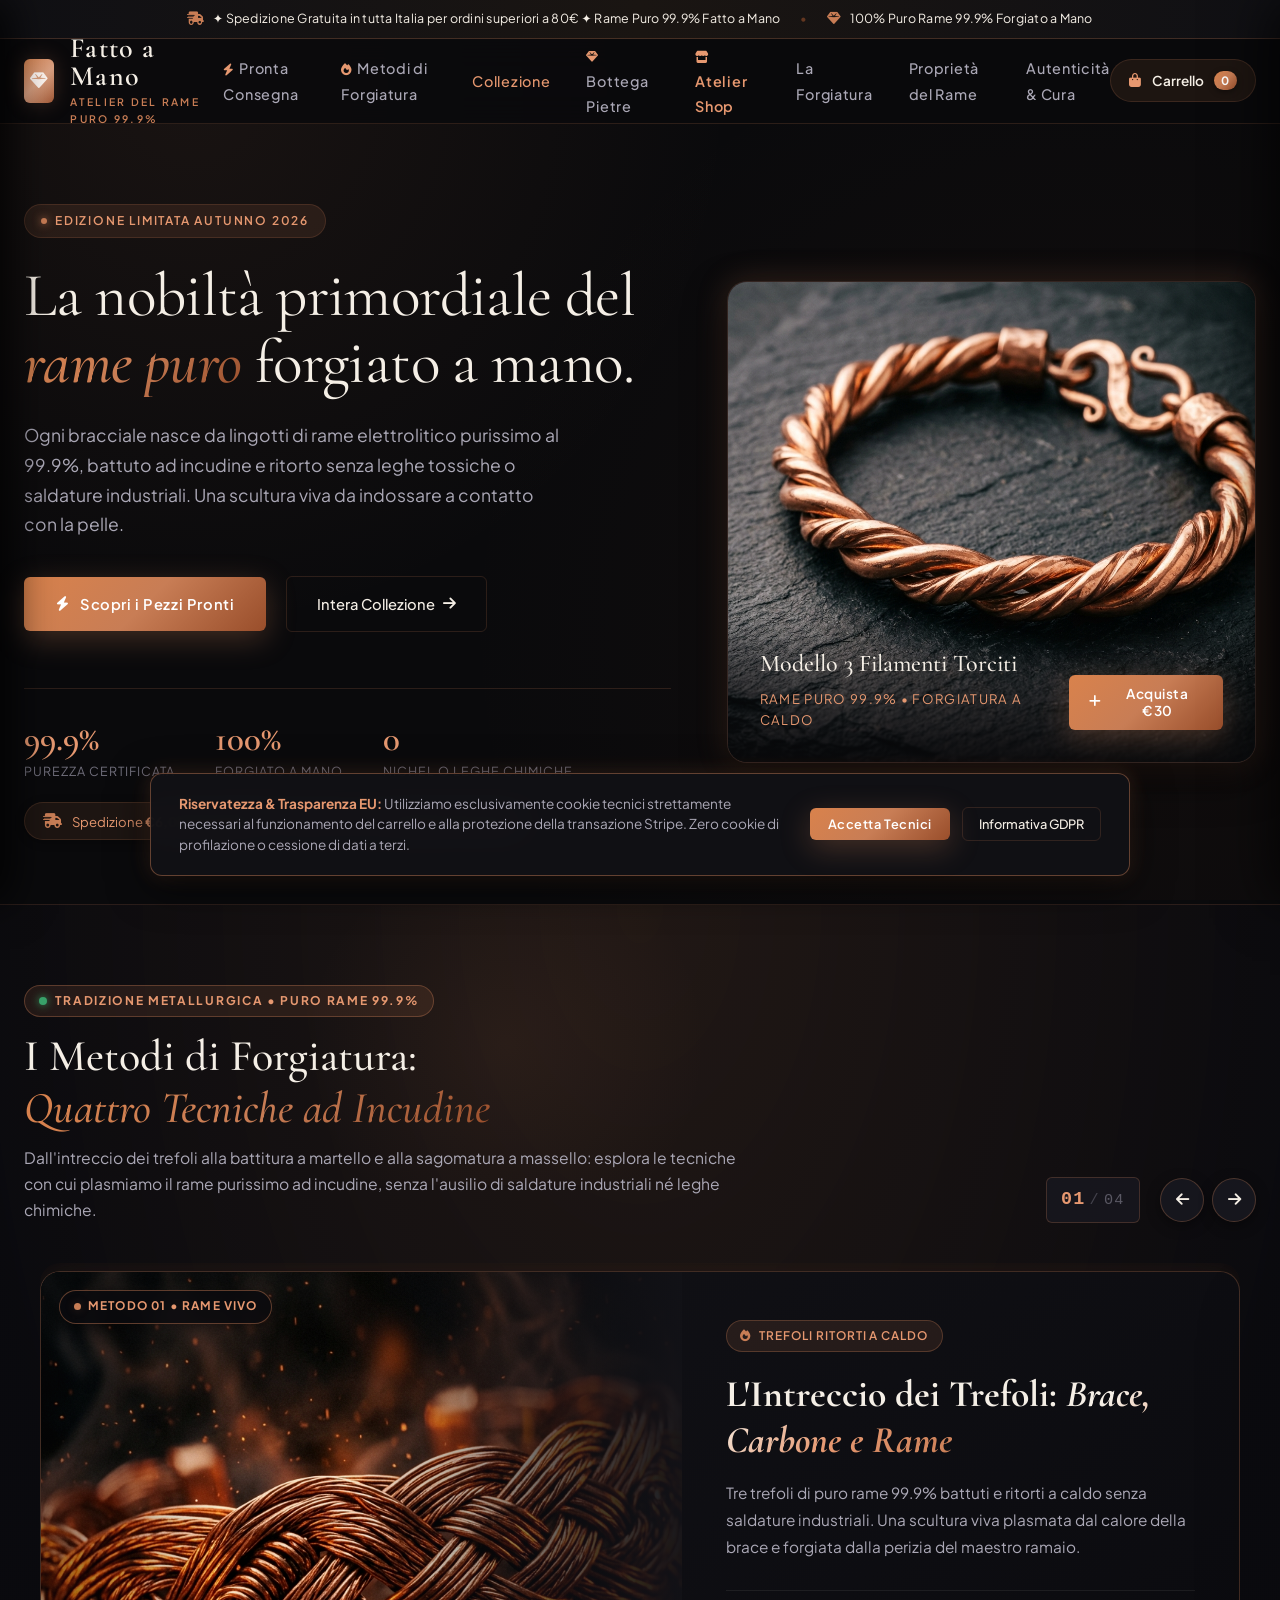
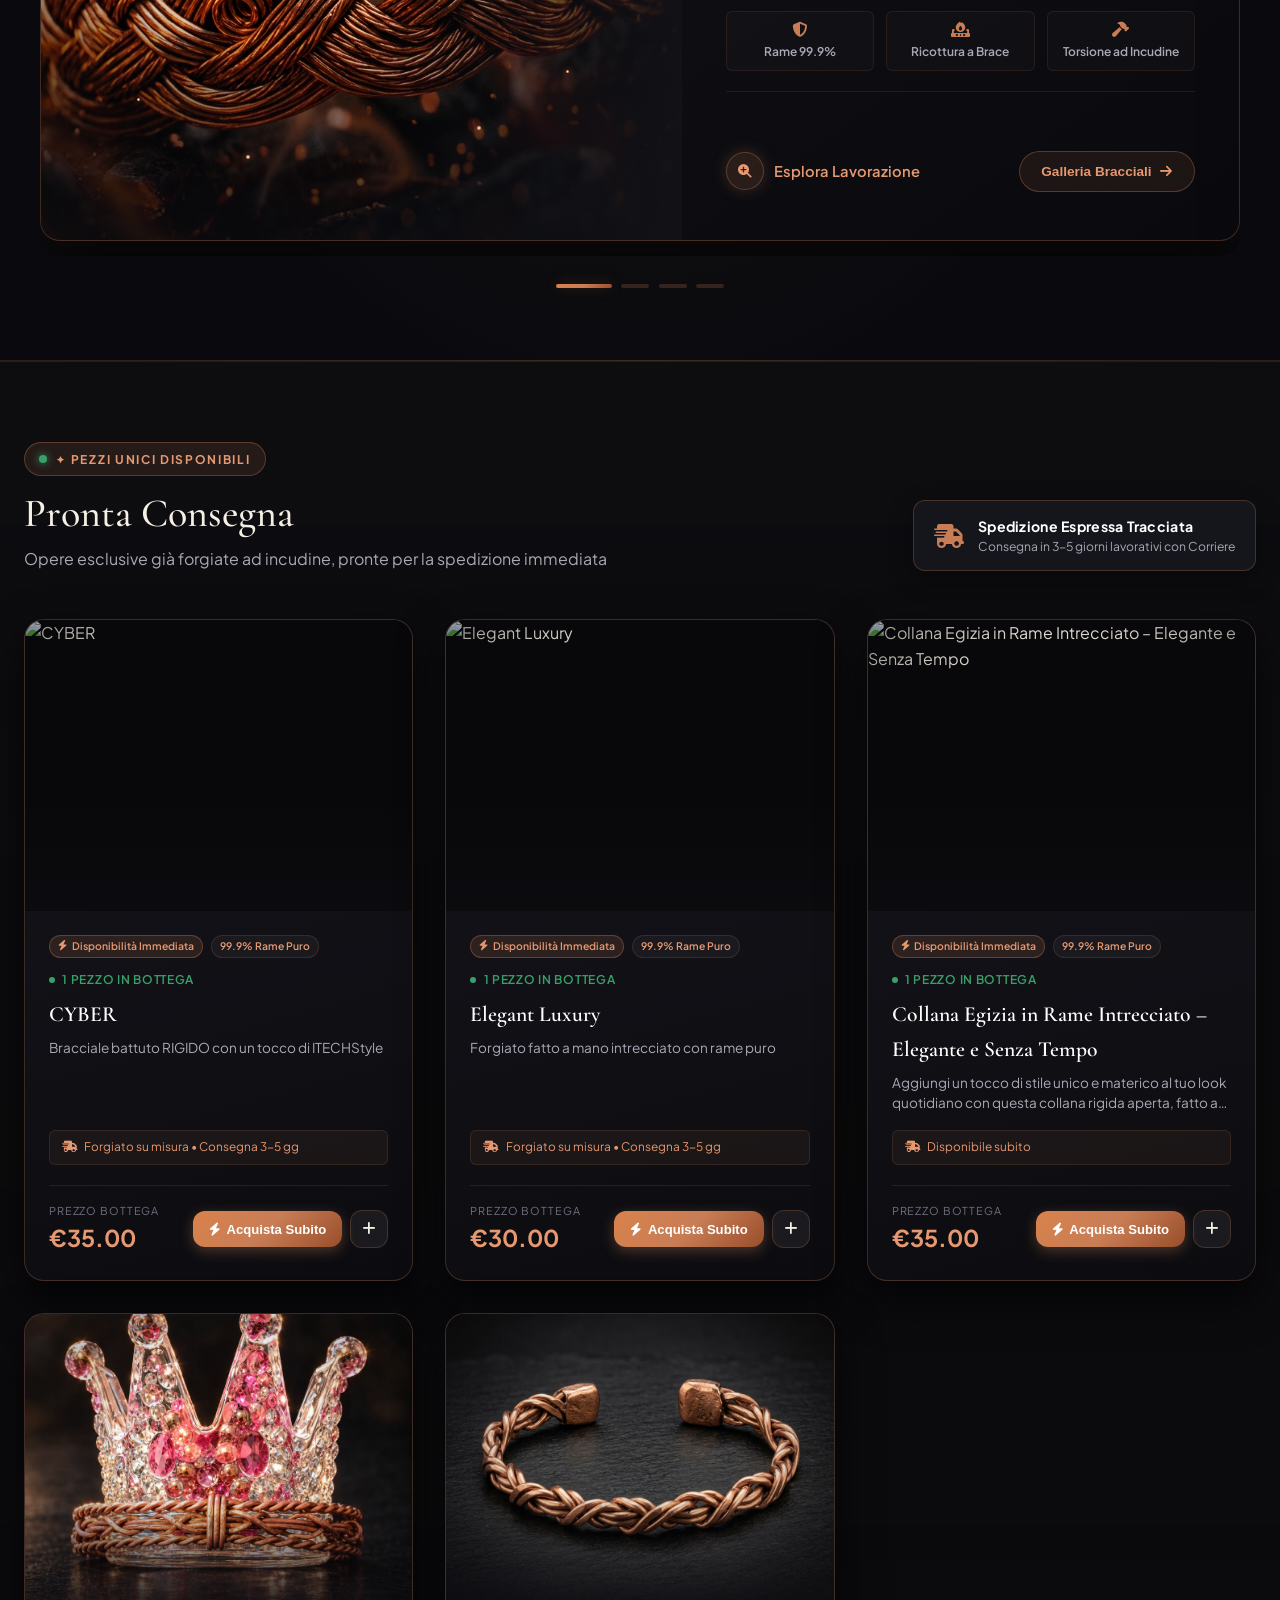
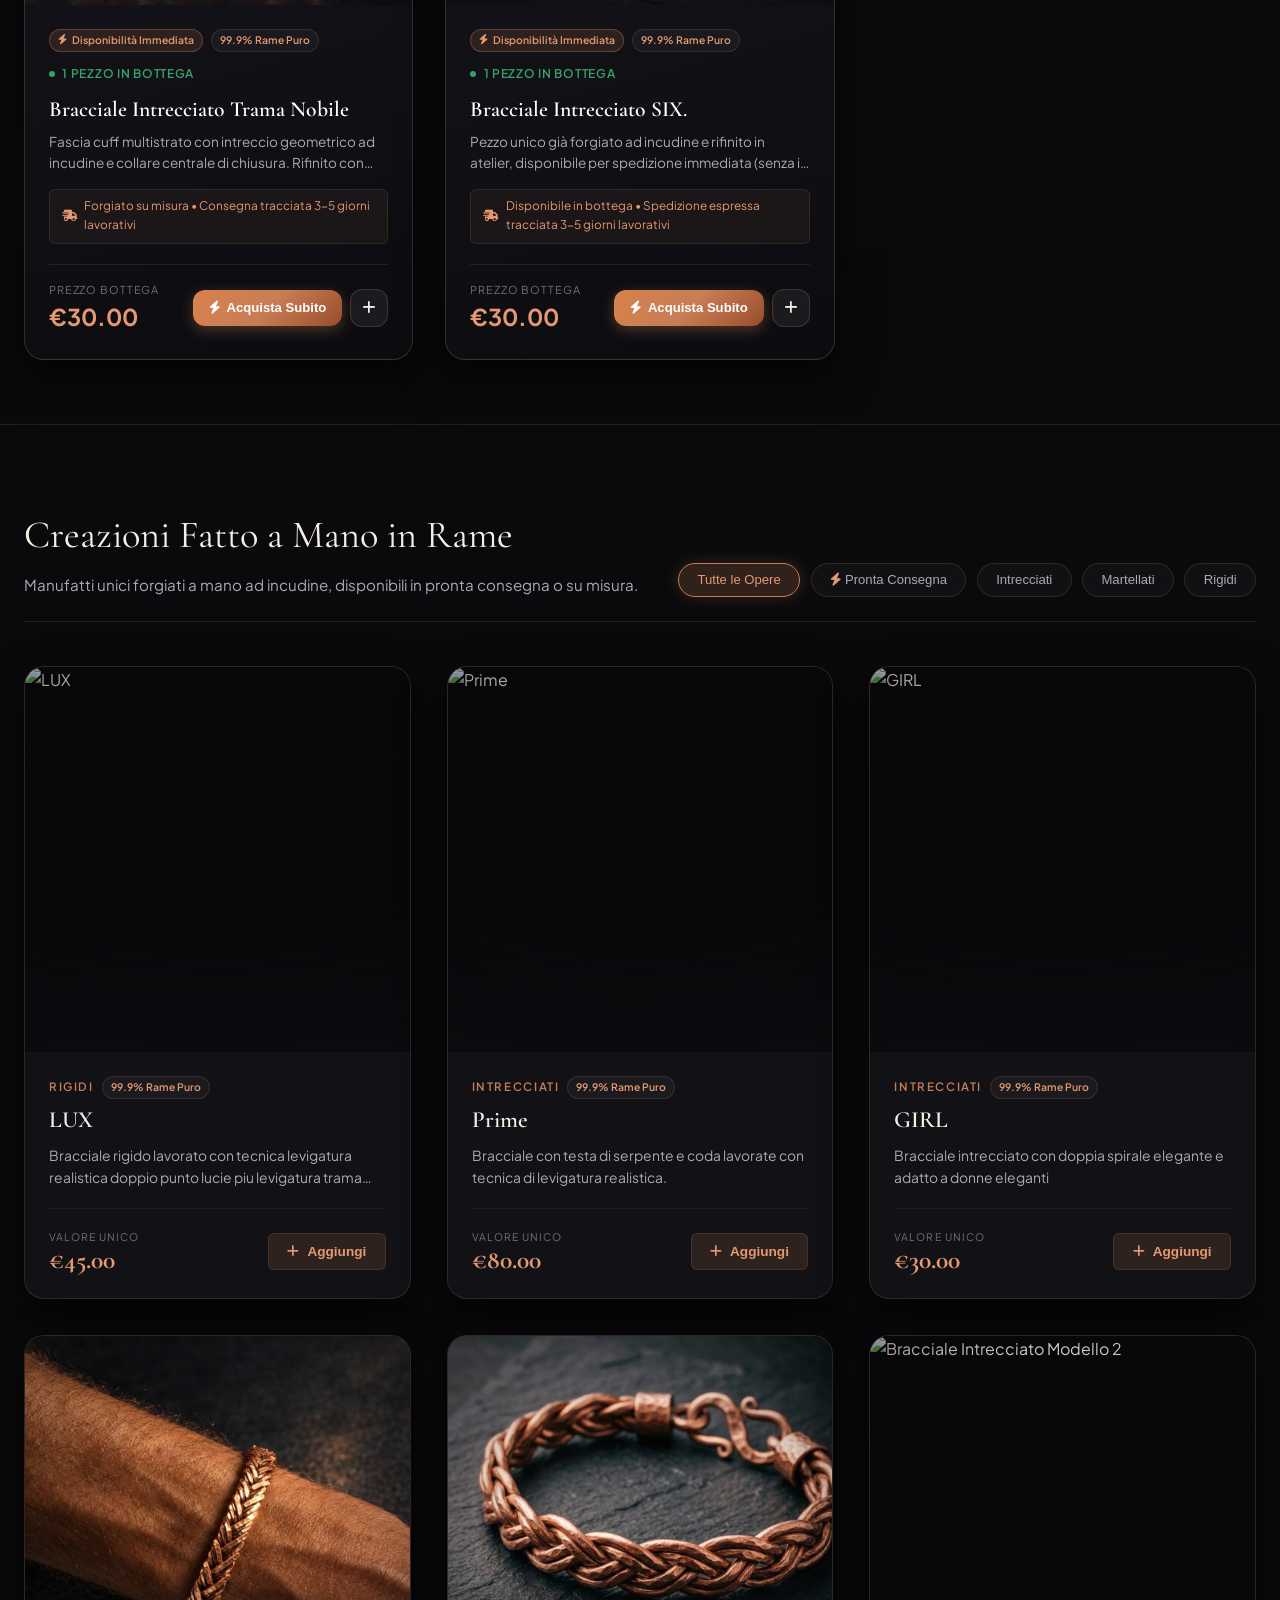
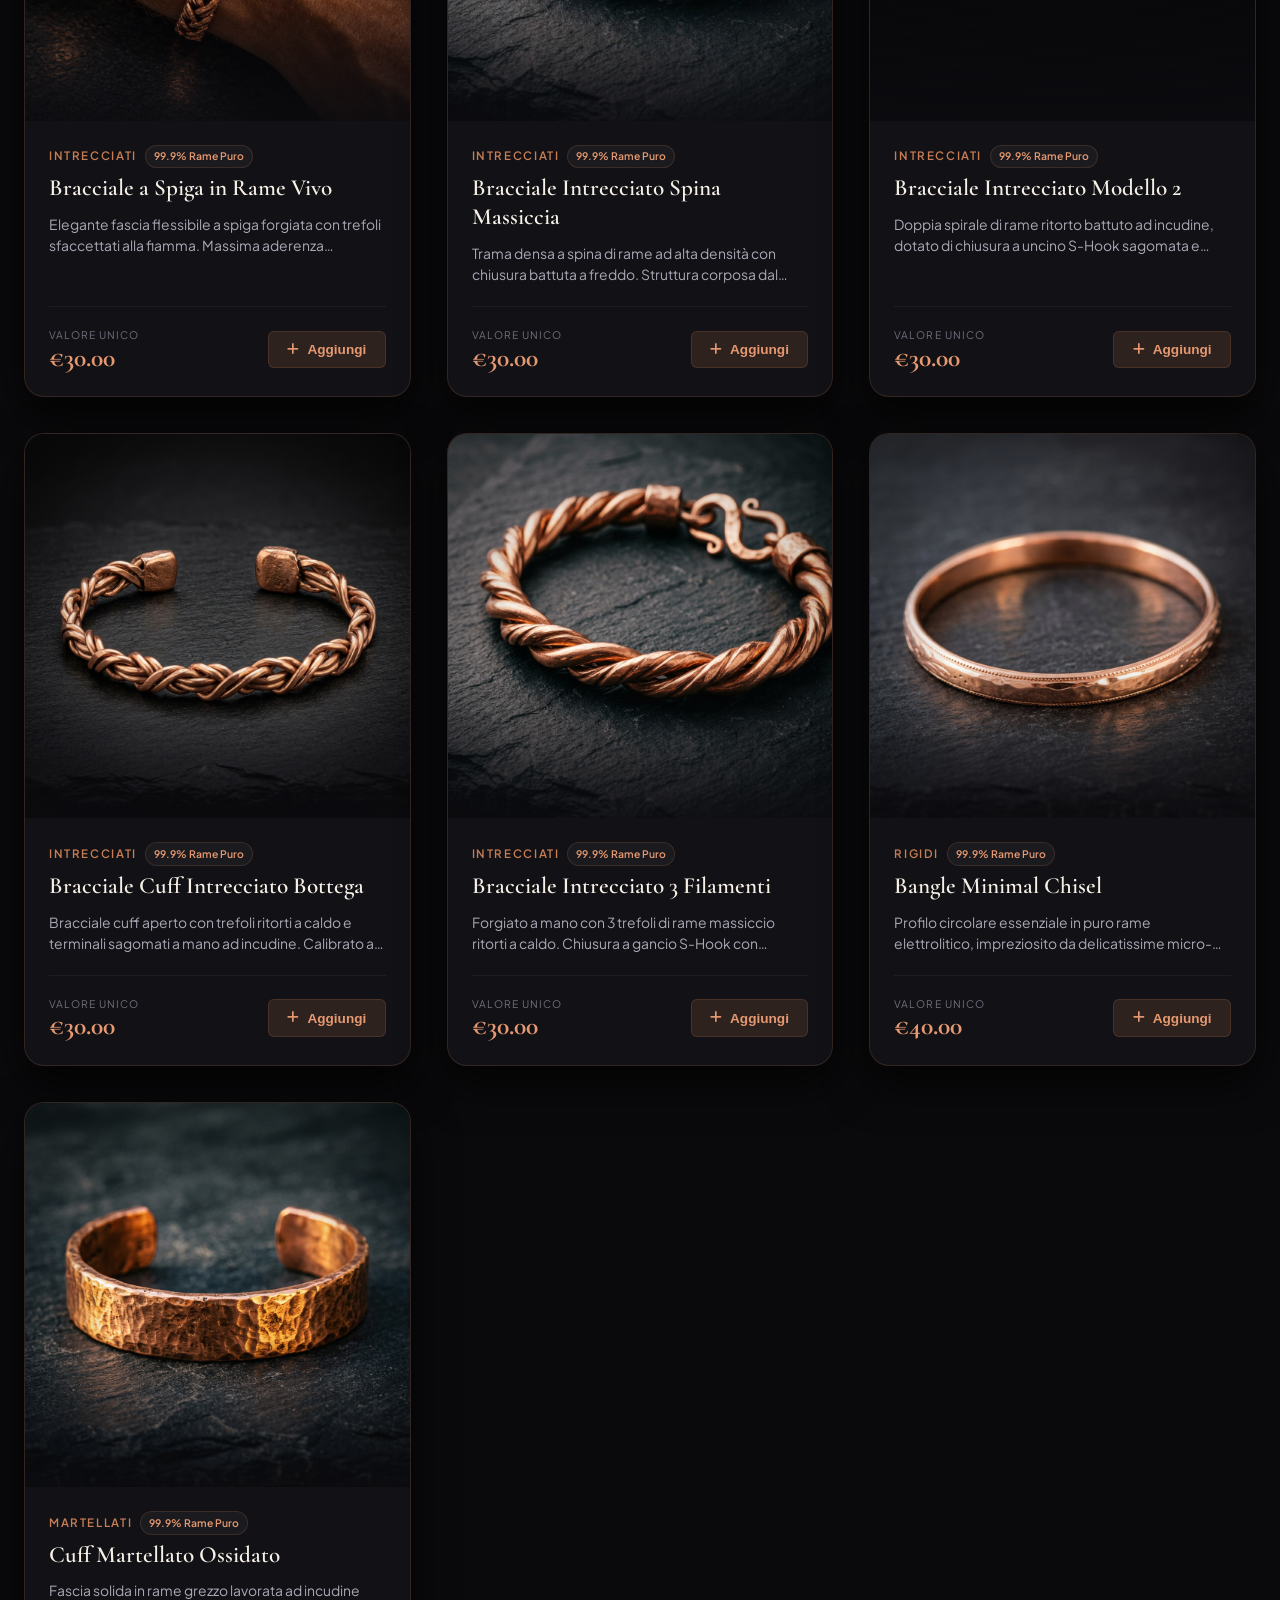
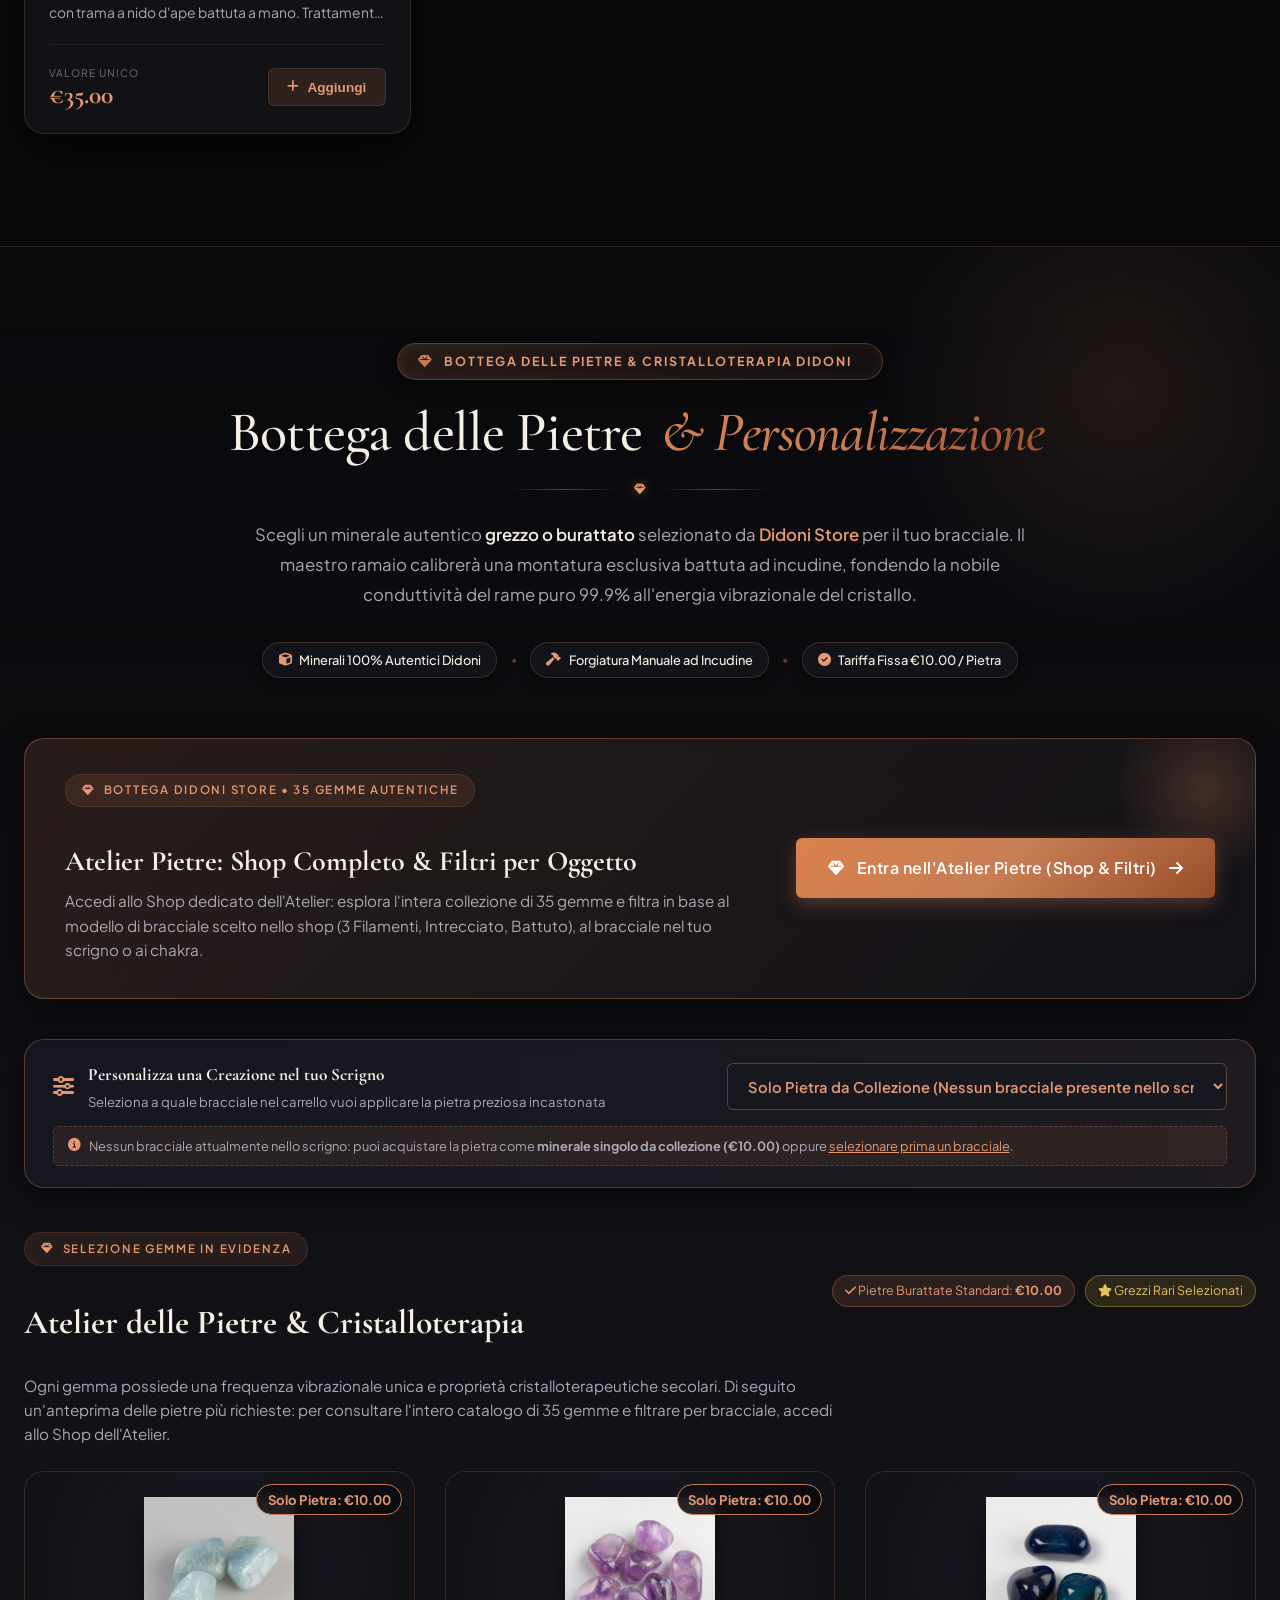
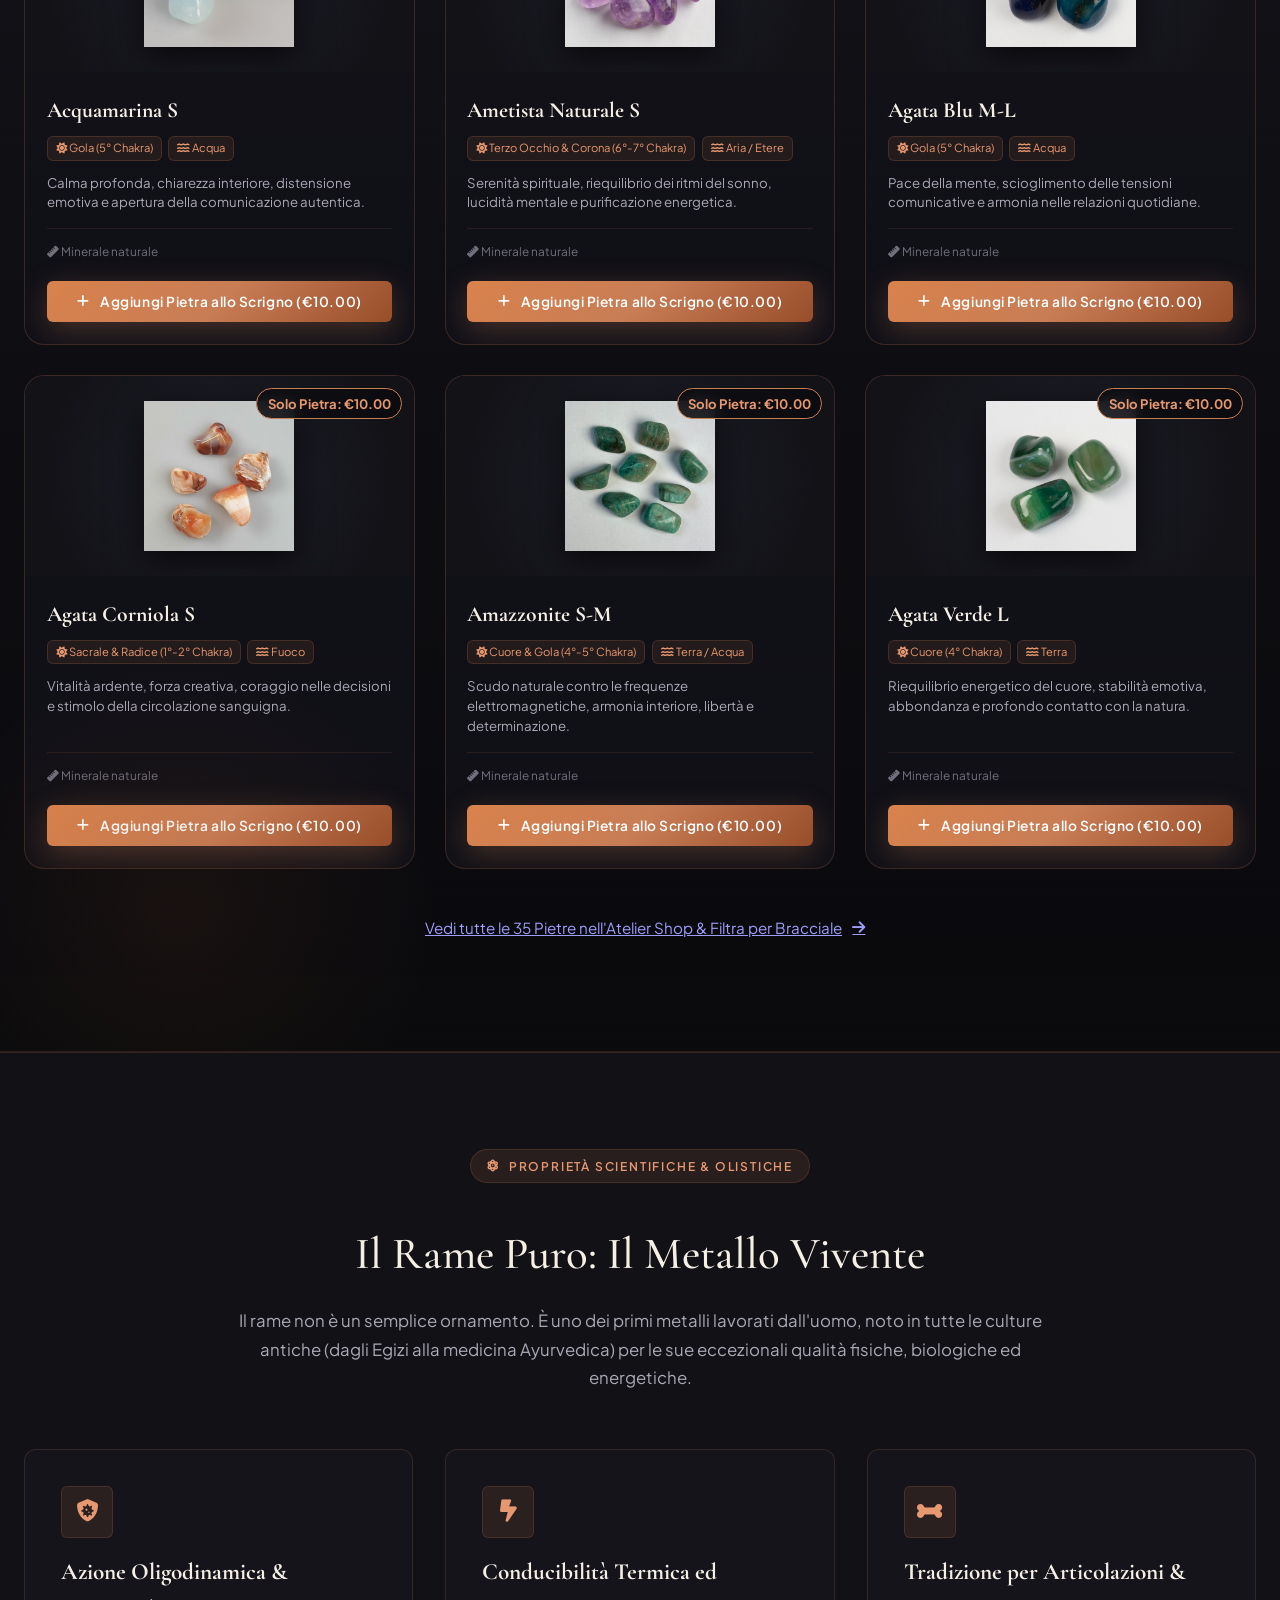
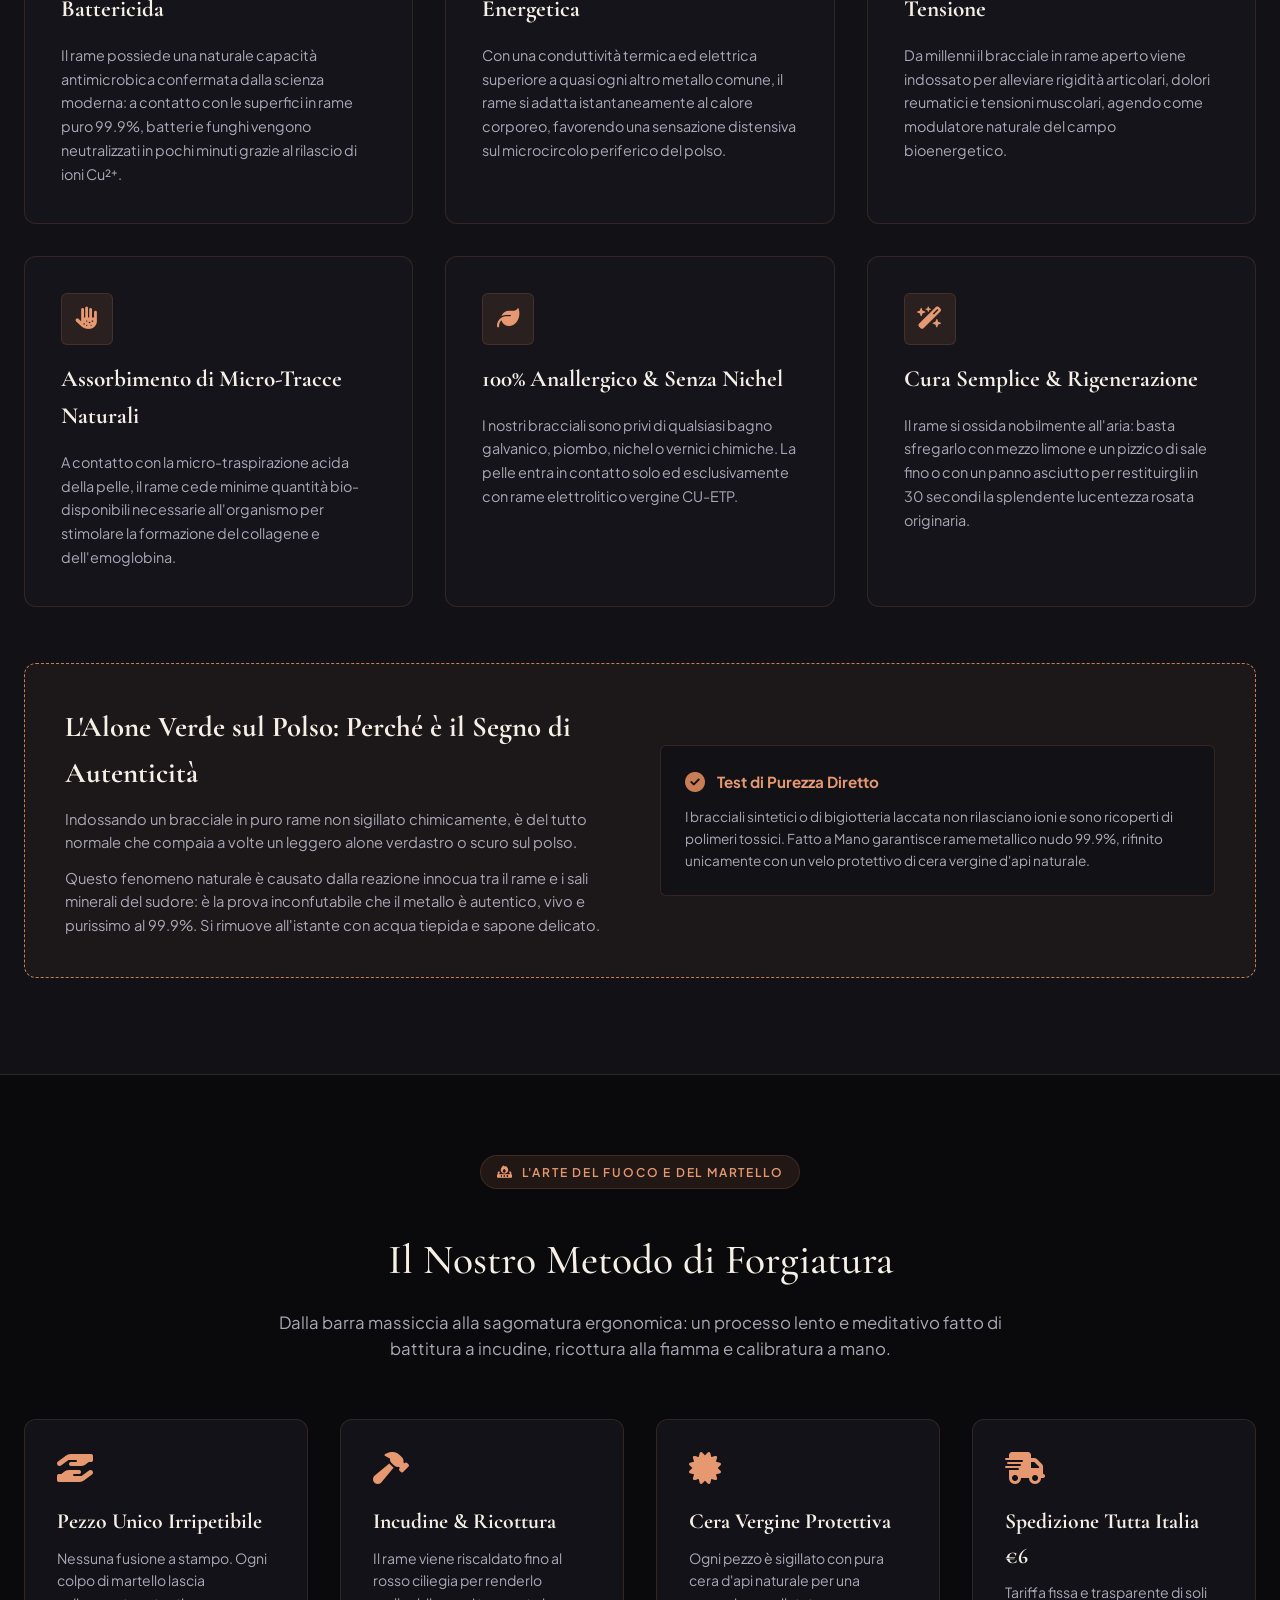
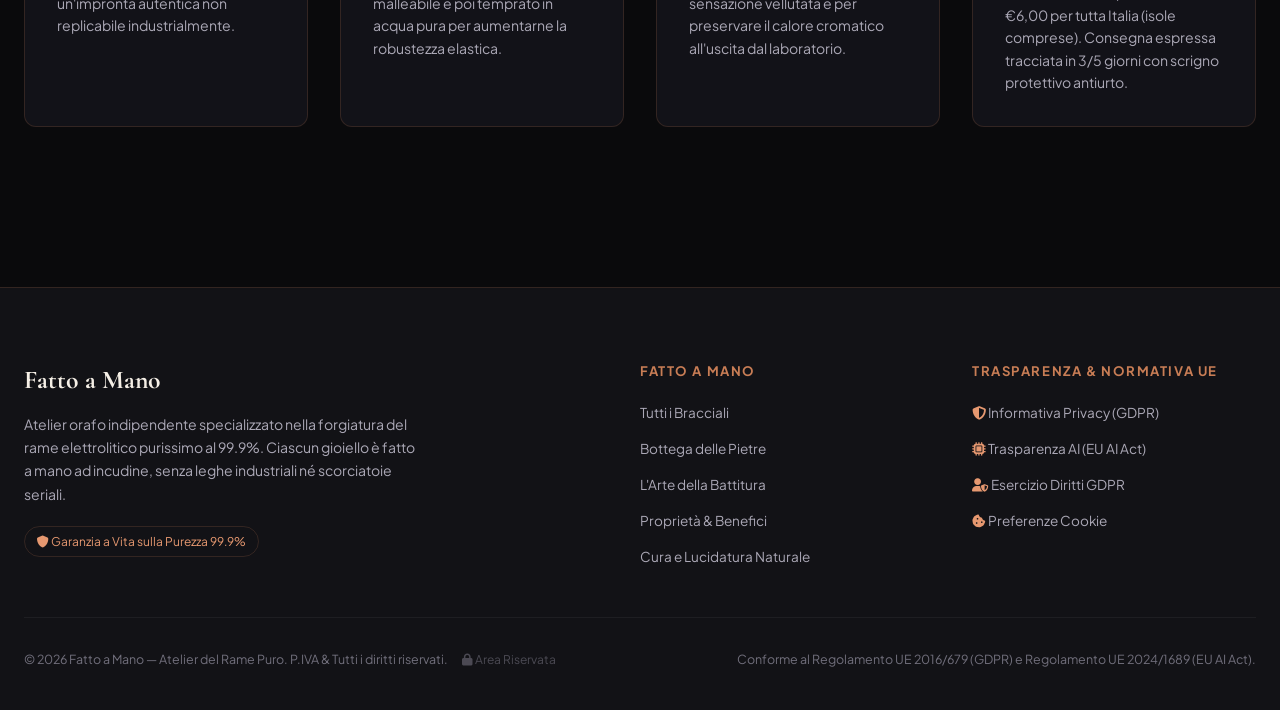
==== commit e6815af5: "feat(seo): add Google Search Console verification, robots.txt, sitemap and mobile admin overhaul" ====
--- a/index.html
+++ b/index.html
@@ -5,7 +5,28 @@
   <meta name="viewport" content="width=device-width, initial-scale=1.0">
   <title>Fatto a Mano — Creazioni in Puro Rame 99.9% Fatto a Mano</title>
   <meta name="description" content="Esclusive creazioni di bracciali forgiati a mano in 99.9% rame puro. Design unico, proprietà energetiche e biologiche, lavorazione fatto a mano Made in Italy conforme a GDPR e EU AI Act.">
-  
+  <meta name="robots" content="index, follow, max-image-preview:large, max-snippet:-1, max-video-preview:-1">
+  <link rel="canonical" href="https://agtechdesigne.shop/">
+  <meta name="google-site-verification" content="googleb34383411bc07a8a">
+
+  <!-- Open Graph / Facebook / WhatsApp / Telegram -->
+  <meta property="og:type" content="website">
+  <meta property="og:url" content="https://agtechdesigne.shop/">
+  <meta property="og:title" content="Fatto a Mano — Creazioni in Puro Rame 99.9% Fatto a Mano">
+  <meta property="og:description" content="Esclusive creazioni di bracciali forgiati a mano in 99.9% rame puro. Design unico, proprietà energetiche e biologiche, rifiniti a cera d'api naturale. Spedizione tracciata espressa.">
+  <meta property="og:image" content="https://agtechdesigne.shop/assets/Intrecciati/bracciale_3_filamenti.jpg">
+  <meta property="og:image:width" content="1200">
+  <meta property="og:image:height" content="800">
+  <meta property="og:locale" content="it_IT">
+  <meta property="og:site_name" content="Fatto a Mano — Atelier del Rame">
+
+  <!-- Twitter Card -->
+  <meta name="twitter:card" content="summary_large_image">
+  <meta name="twitter:url" content="https://agtechdesigne.shop/">
+  <meta name="twitter:title" content="Fatto a Mano — Creazioni in Puro Rame 99.9% Fatto a Mano">
+  <meta name="twitter:description" content="Bracciali forgiati a mano in 99.9% rame puro. Proprietà energetiche, pietre chakra autentiche e spedizione assicurata in tutta Italia.">
+  <meta name="twitter:image" content="https://agtechdesigne.shop/assets/Intrecciati/bracciale_3_filamenti.jpg">
+
   <!-- Anti-cache headers -->
   <meta http-equiv="Cache-Control" content="no-cache, no-store, must-revalidate">
   <meta http-equiv="Pragma" content="no-cache">
@@ -22,6 +43,40 @@
   
   <!-- Font Awesome for luxury micro-icons -->
   <link rel="stylesheet" href="https://cdnjs.cloudflare.com/ajax/libs/font-awesome/6.5.1/css/all.min.css">
+
+  <!-- Schema.org JSON-LD Structured Data (Google E-E-A-T & Merchant Store) -->
+  <script type="application/ld+json">
+  {
+    "@context": "https://schema.org",
+    "@graph": [
+      {
+        "@type": "JewelryStore",
+        "@id": "https://agtechdesigne.shop/#store",
+        "name": "Fatto a Mano — Atelier del Rame Puro 99.9%",
+        "url": "https://agtechdesigne.shop/",
+        "logo": "https://agtechdesigne.shop/favicon.svg",
+        "image": "https://agtechdesigne.shop/assets/Intrecciati/bracciale_3_filamenti.jpg",
+        "description": "Bottega e atelier dedicato alla forgiatura a mano di bracciali in puro rame 99.9% rifiniti a cera d'api vergine naturale e pietre per chakra.",
+        "telephone": "+39 333 1122334",
+        "email": "agtechdesigne@gmail.com",
+        "priceRange": "€€",
+        "address": {
+          "@type": "PostalAddress",
+          "addressCountry": "IT"
+        },
+        "currenciesAccepted": "EUR",
+        "paymentAccepted": "Credit Card, Stripe, Apple Pay, Google Pay"
+      },
+      {
+        "@type": "WebSite",
+        "@id": "https://agtechdesigne.shop/#website",
+        "url": "https://agtechdesigne.shop/",
+        "name": "Fatto a Mano",
+        "publisher": { "@id": "https://agtechdesigne.shop/#store" }
+      }
+    ]
+  }
+  </script>
 </head>
 <body>
 
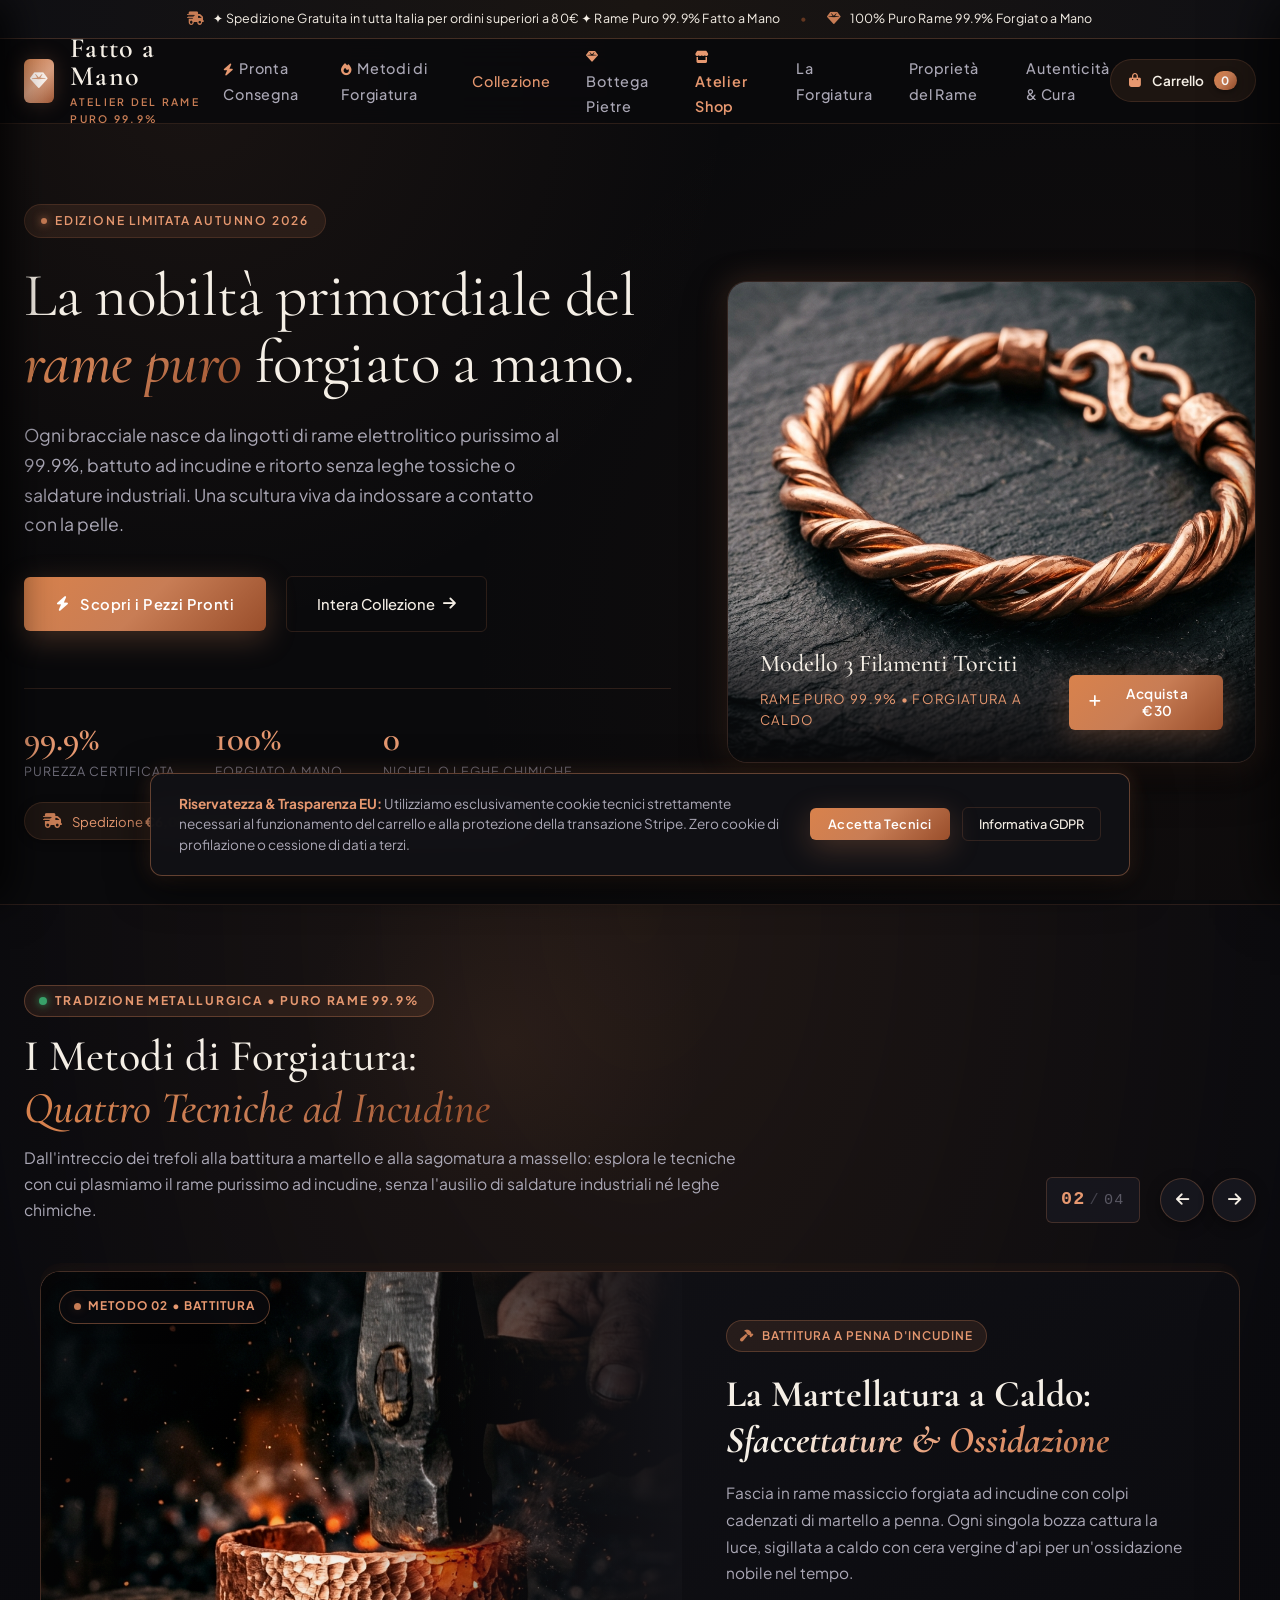
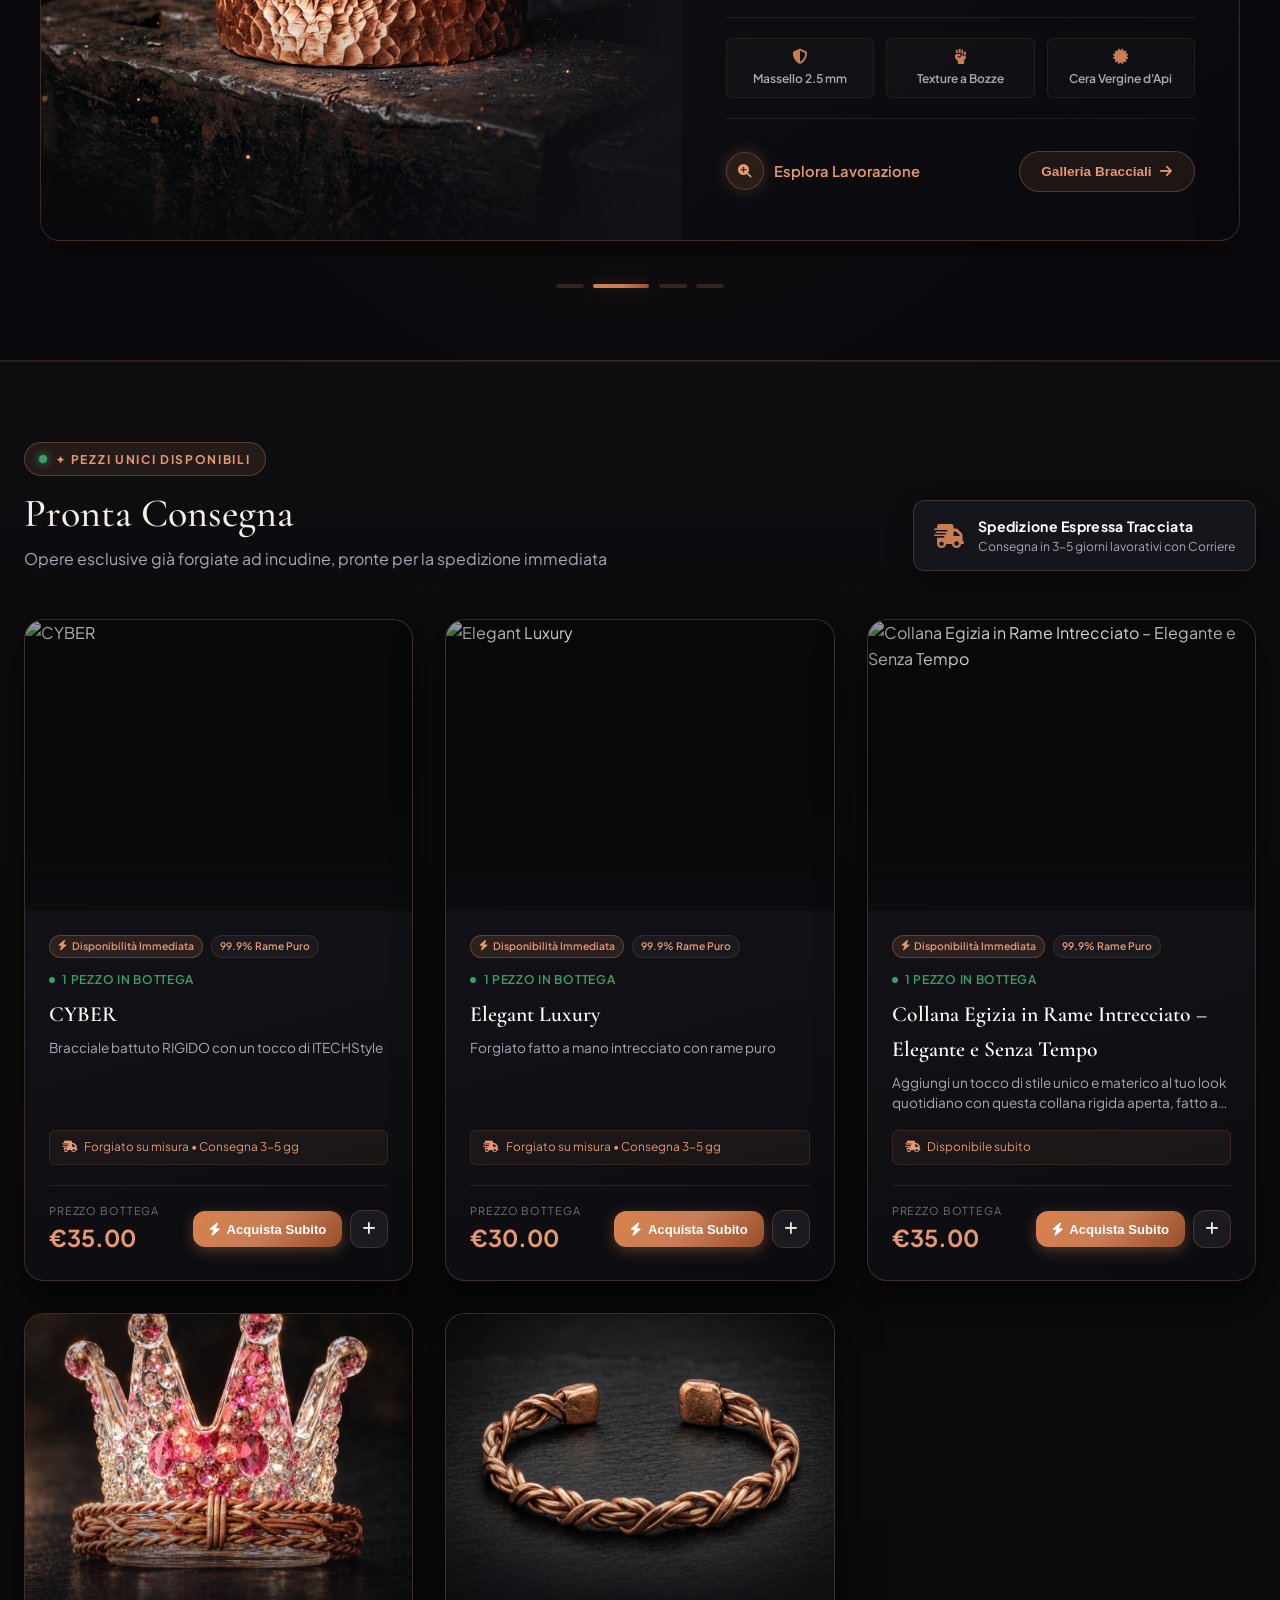
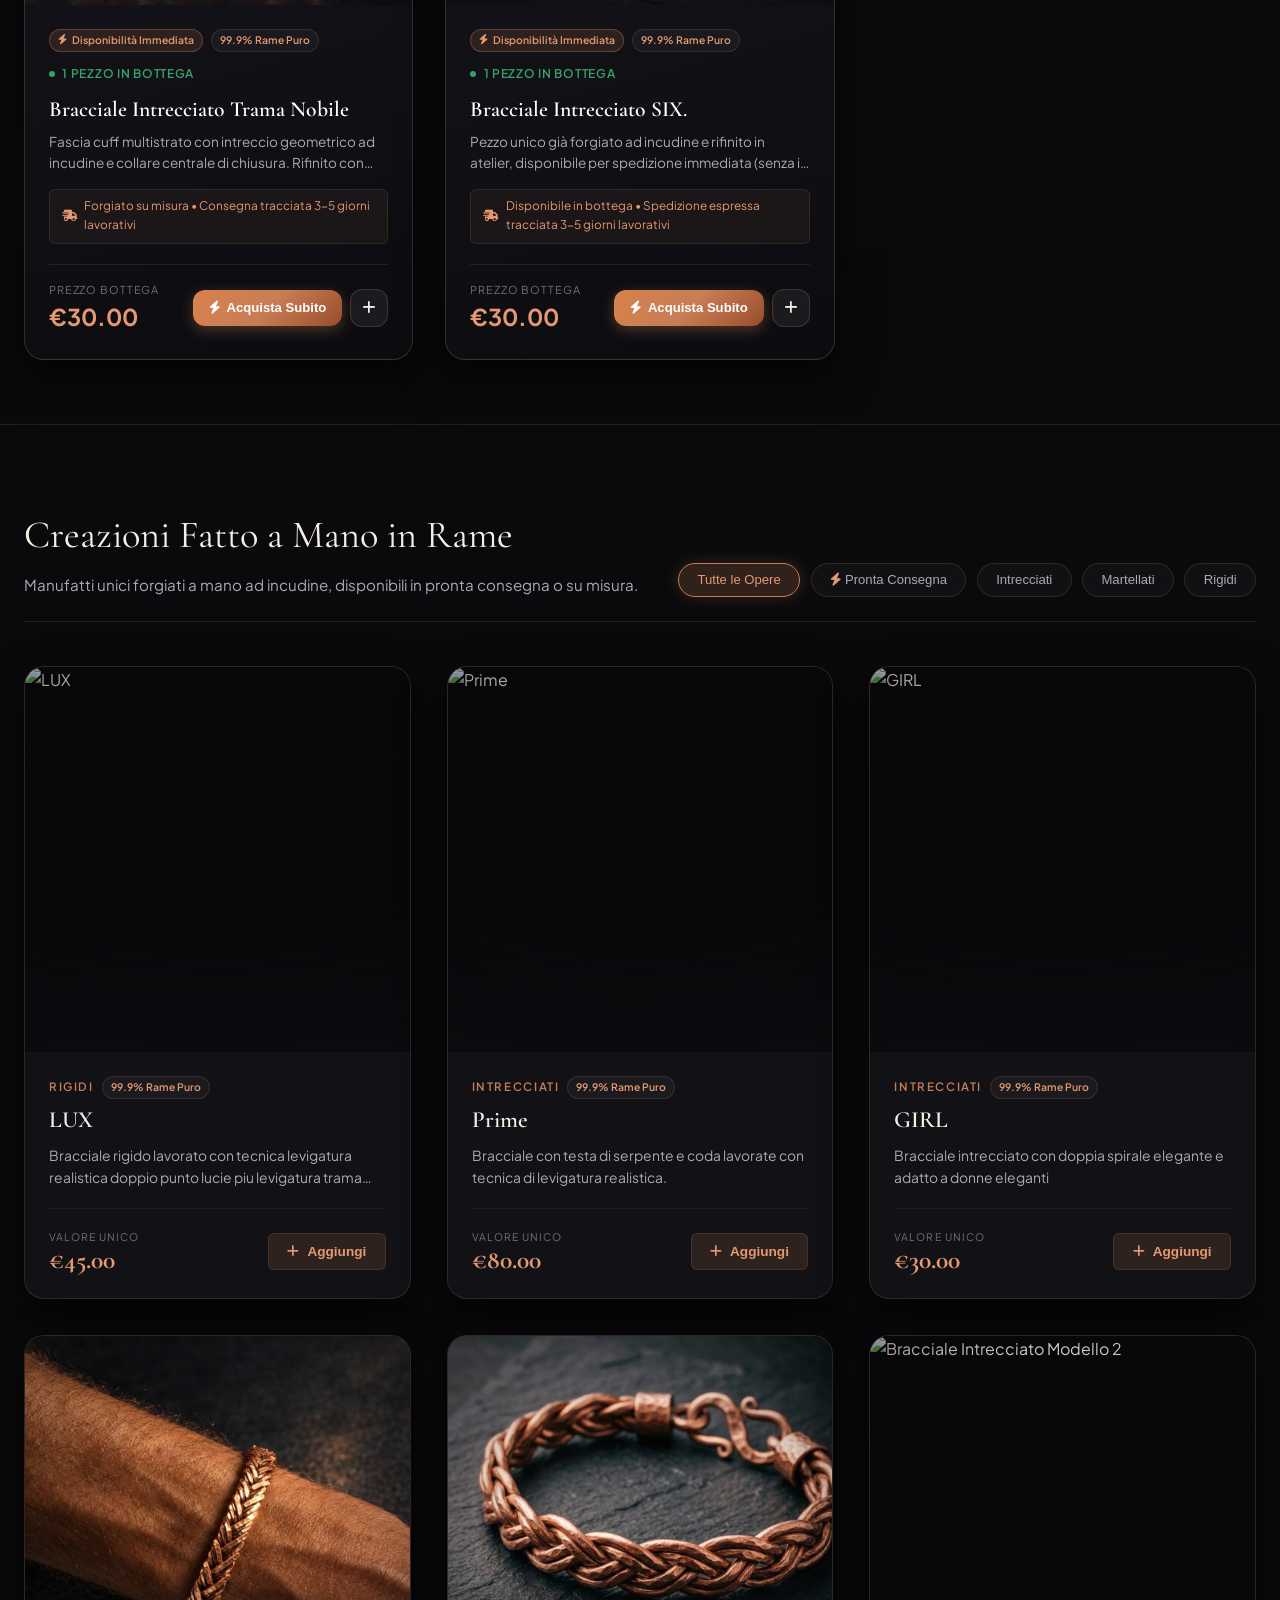
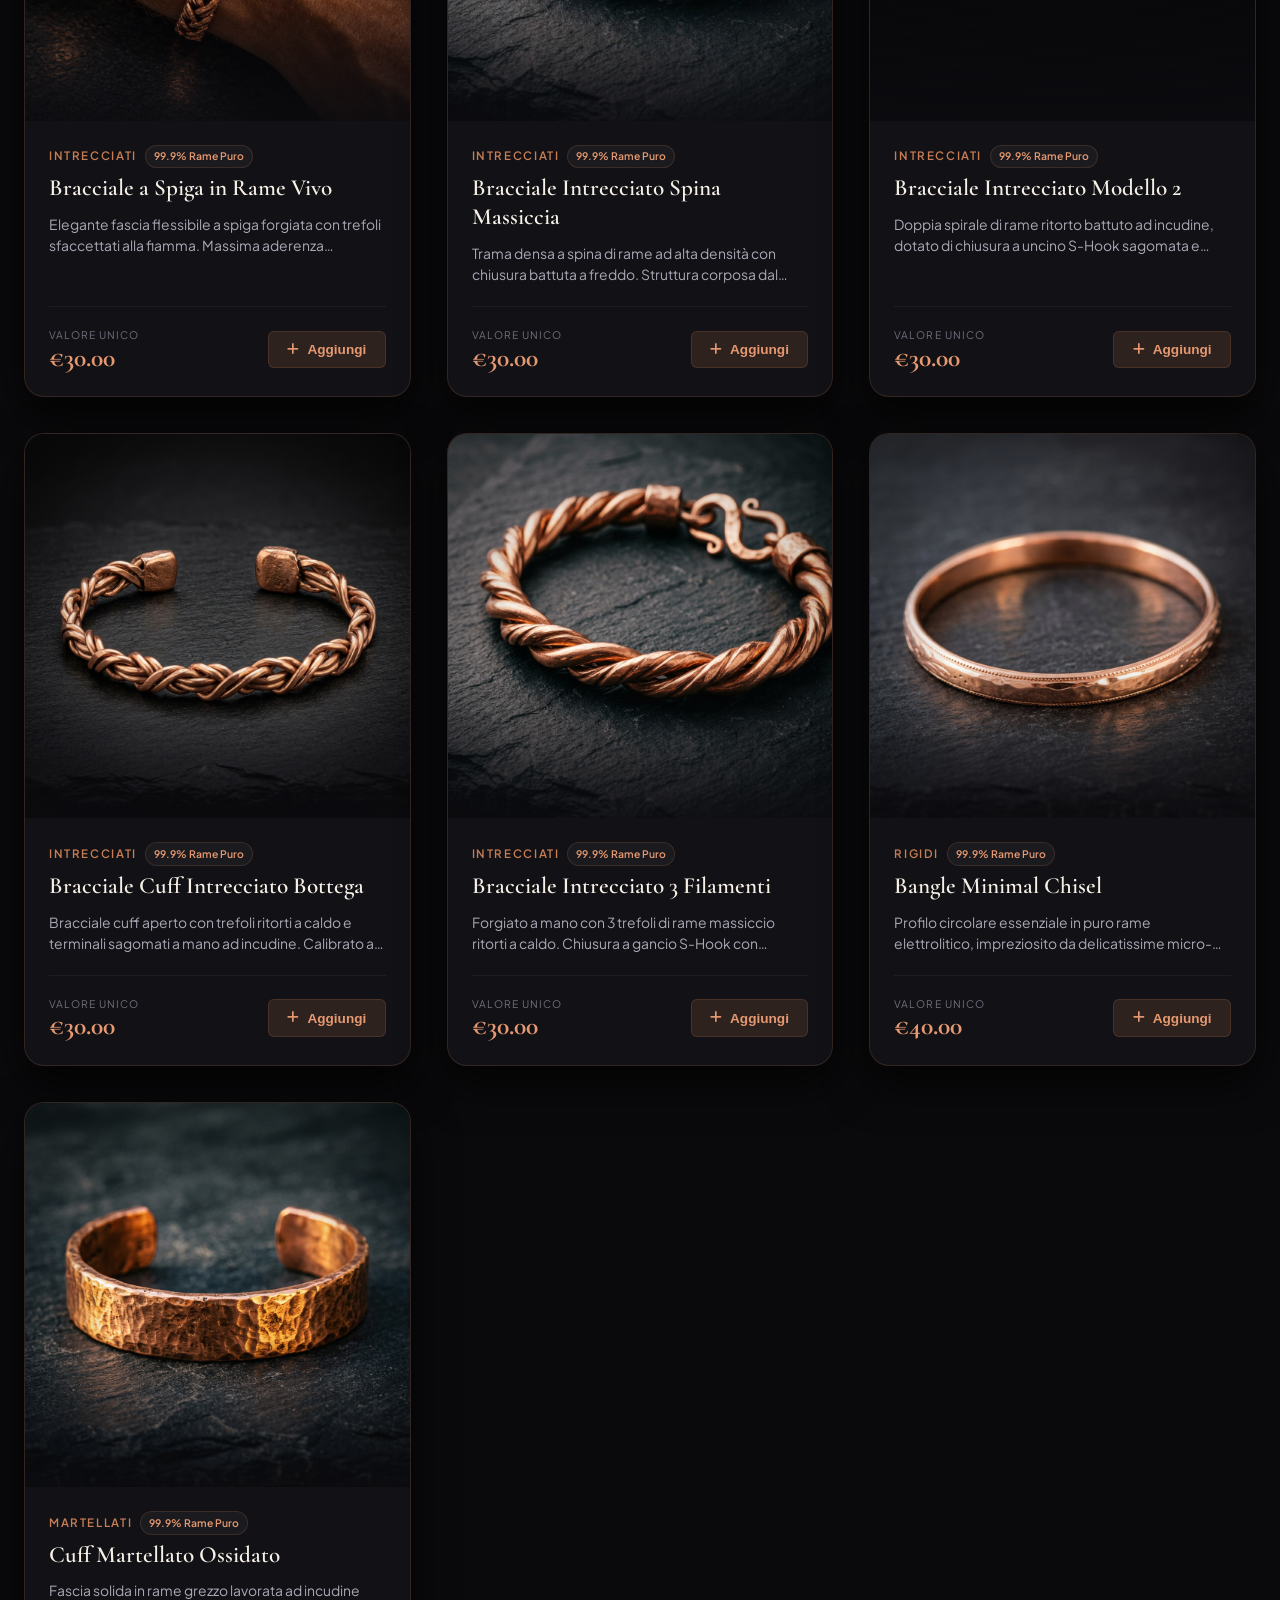
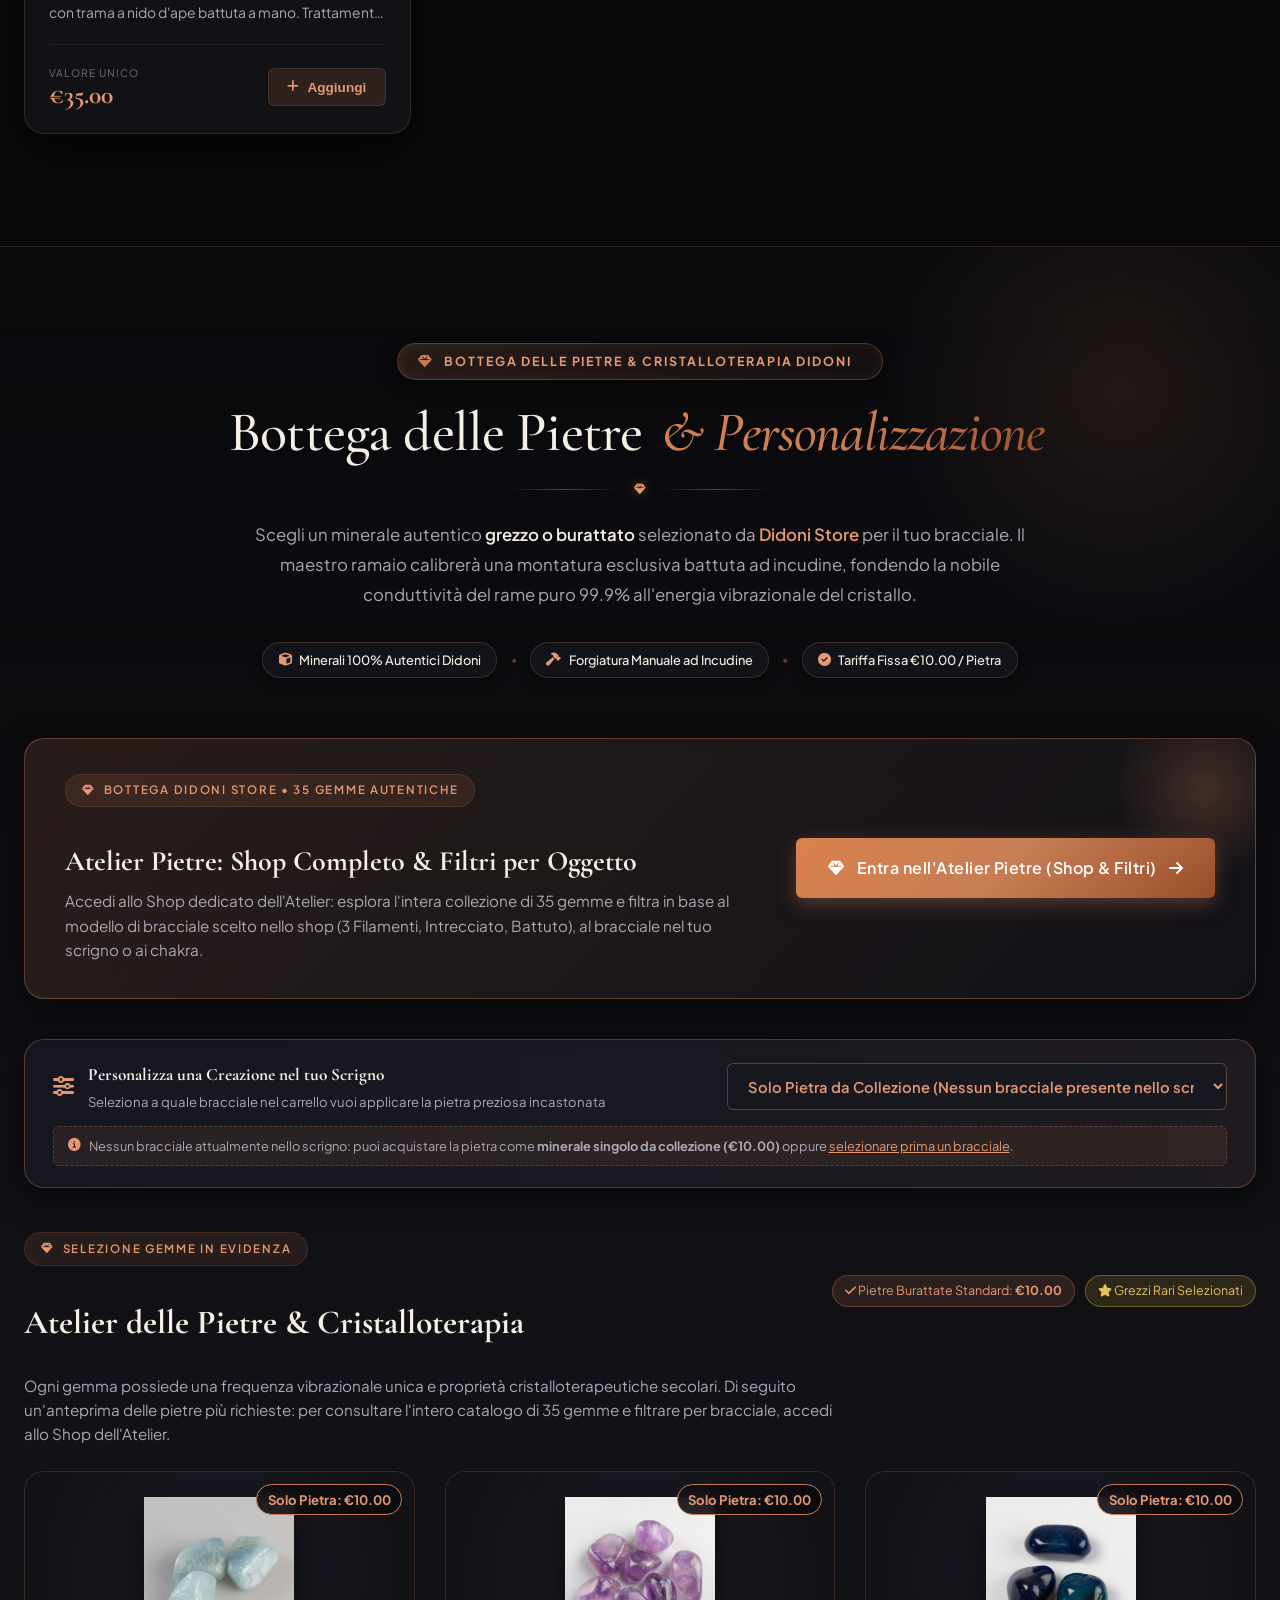
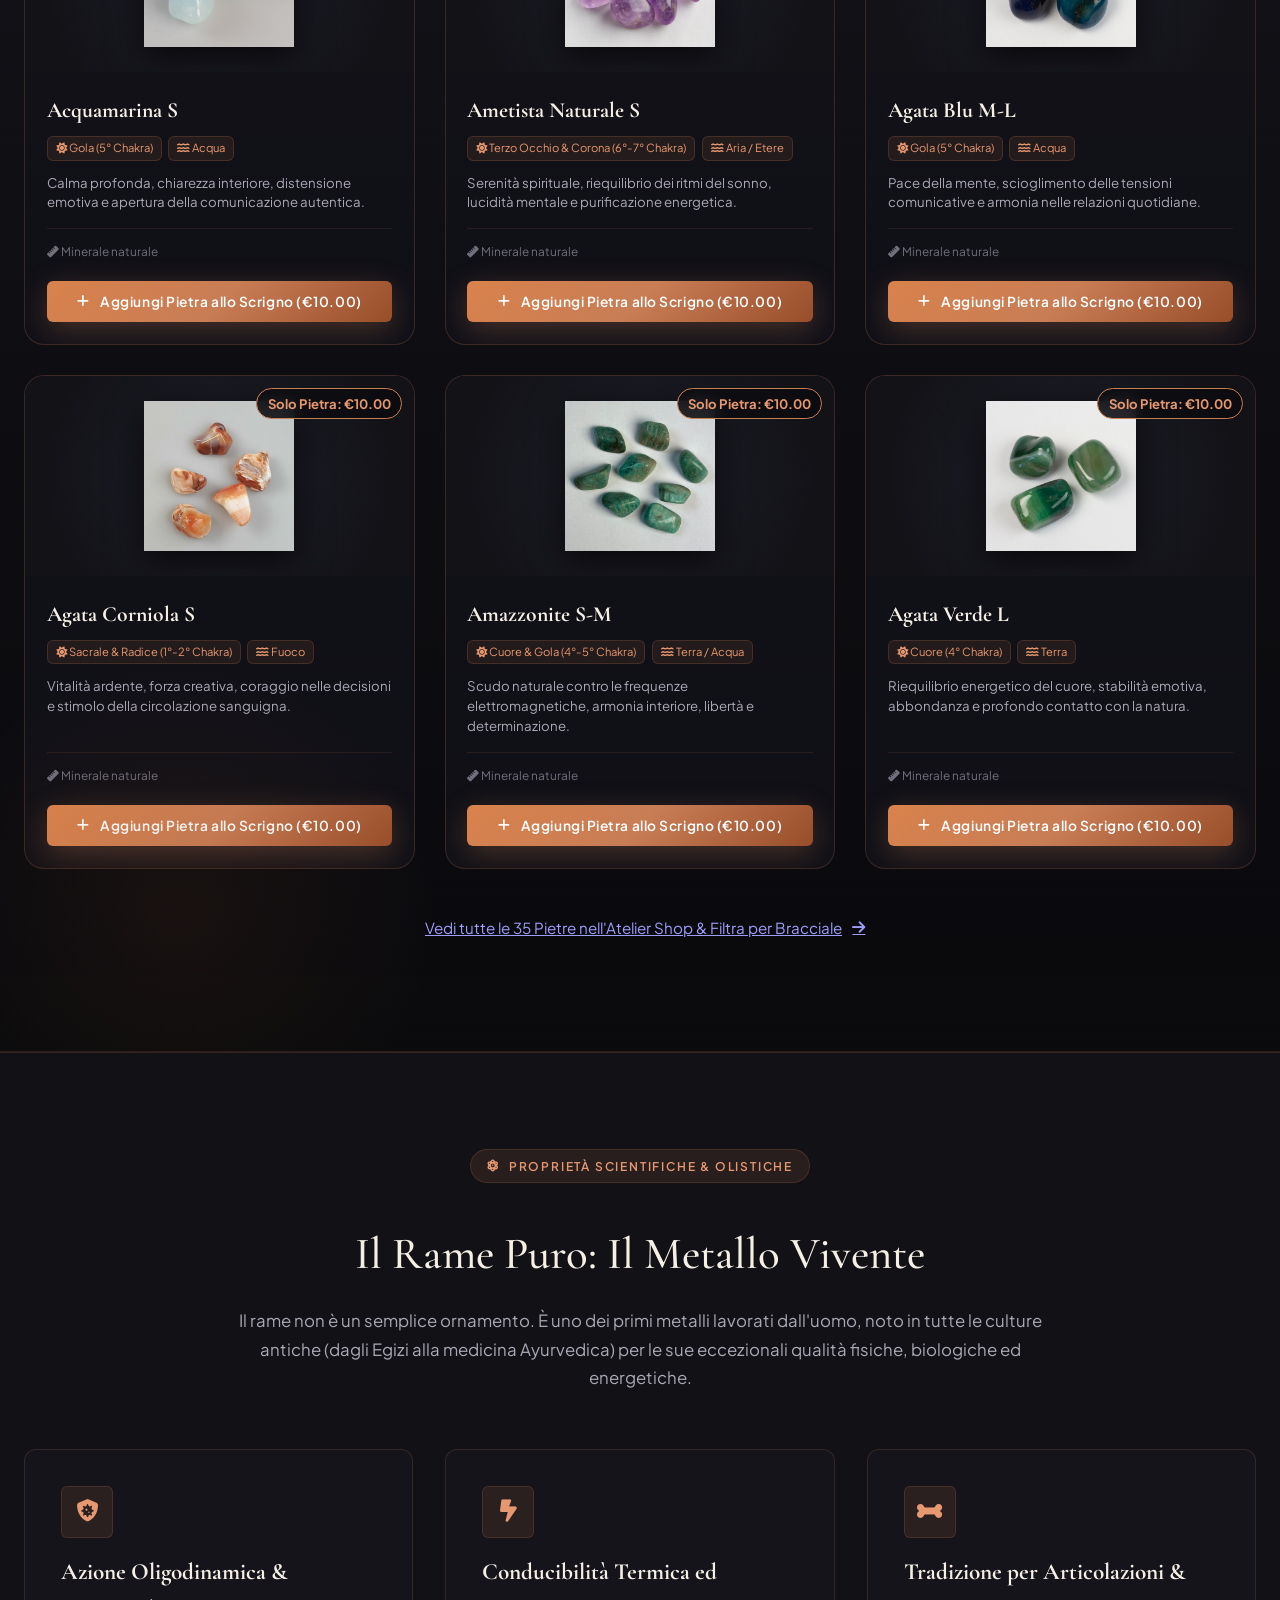
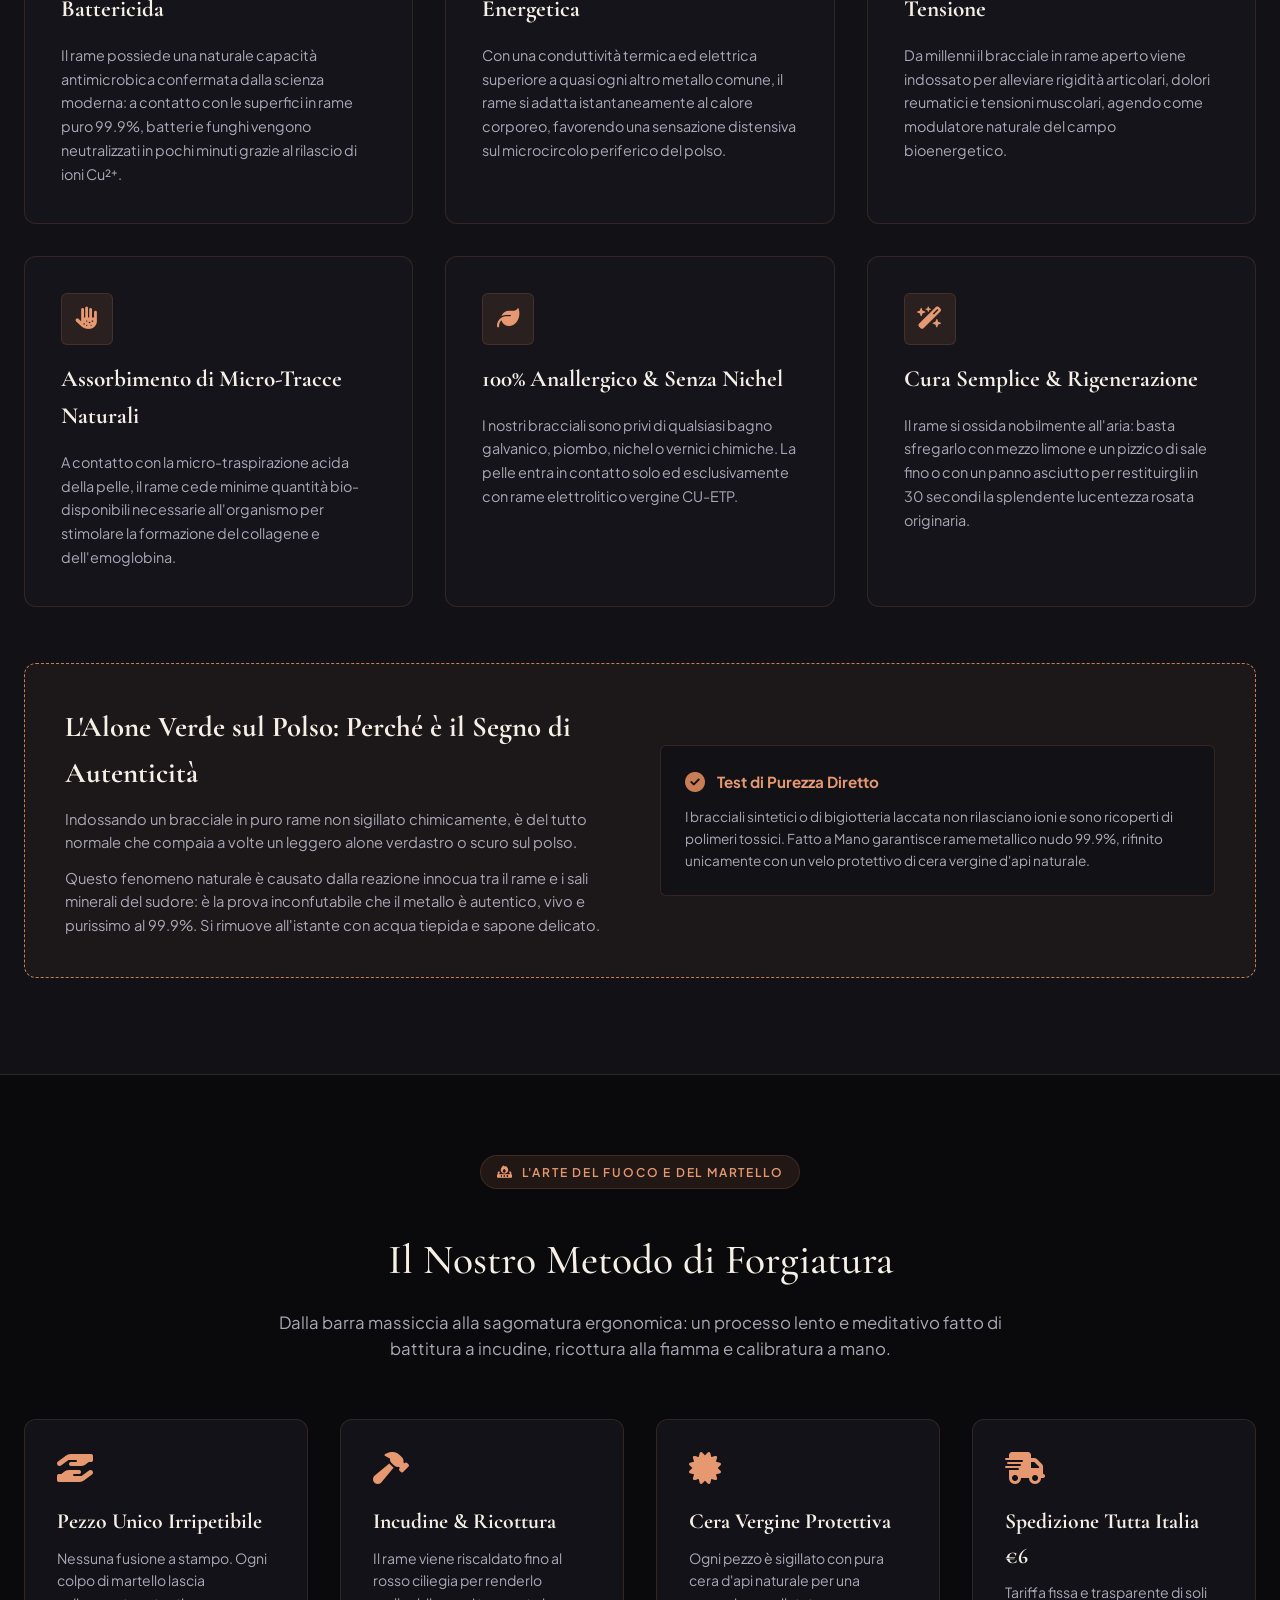
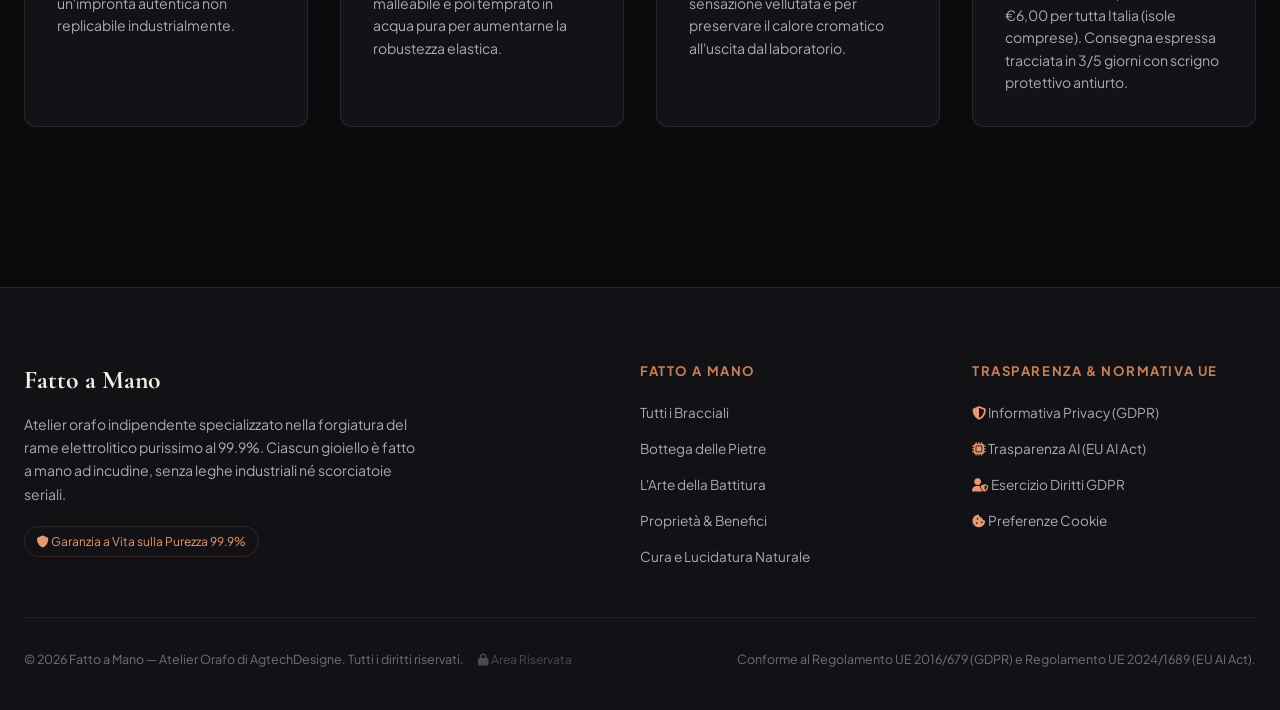
==== commit aca8d9db: "feat(compliance): enforce full GDPR & EU AI Act transparency, OWASP security headers, and instant Te" ====
--- a/index.html
+++ b/index.html
@@ -7,7 +7,8 @@
   <meta name="description" content="Esclusive creazioni di bracciali forgiati a mano in 99.9% rame puro. Design unico, proprietà energetiche e biologiche, lavorazione fatto a mano Made in Italy conforme a GDPR e EU AI Act.">
   <meta name="robots" content="index, follow, max-image-preview:large, max-snippet:-1, max-video-preview:-1">
   <link rel="canonical" href="https://agtechdesigne.shop/">
-  <meta name="google-site-verification" content="googleb34383411bc07a8a">
+  <meta name="google-site-verification" content="fXOp67wZEBRHfRw3T2SR9UpLdrNOEsLLDKRksb0imSQ" />
+  <meta name="google-site-verification" content="googleb34383411bc07a8a" />
 
   <!-- Open Graph / Facebook / WhatsApp / Telegram -->
   <meta property="og:type" content="website">
@@ -1151,7 +1152,7 @@
         <!-- Privacy & Security Notice -->
         <div class="checkout-security-notice">
           <i class="fa-solid fa-lock" style="color: var(--copper-primary); font-size: 1.1rem; flex-shrink: 0;"></i>
-          <span>I recapiti sono protetti ai sensi del GDPR (UE 2016/679). Cliccando su procedi verrai reindirizzato sui server crittografati a 256-bit di <strong>Stripe</strong> per effettuare il pagamento in totale sicurezza.</span>
+          <span>I tuoi recapiti sono protetti a norma del <button type="button" onclick="openPrivacyModal('gdprTab')" style="color: var(--copper-light); text-decoration: underline; background: none; border: none; padding: 0; font: inherit; cursor: pointer;">GDPR (UE 2016/679)</button>. Cliccando su procedi verrai reindirizzato sui server crittografati a 256-bit di <strong>Stripe</strong> per completare il pagamento in totale sicurezza.</span>
         </div>
 
         <!-- Submit Button -->
@@ -1310,14 +1311,15 @@
       <div class="privacy-tab-content active" id="gdprTab">
         <h4>Informativa sul Trattamento dei Dati Personali (GDPR)</h4>
         <p>
-          Ai sensi del Regolamento Generale sulla Protezione dei Dati (GDPR - Regolamento UE 2016/679), <strong>Fatto a Mano — Atelier Orafa</strong> garantisce la massima trasparenza, riservatezza e sicurezza sui dati personali degli utenti e acquirenti.
+          Ai sensi del Regolamento Generale sulla Protezione dei Dati (GDPR - Regolamento UE 2016/679), <strong>Fatto a Mano — Atelier Orafo di AgtechDesigne</strong> garantisce la massima trasparenza, riservatezza e sicurezza sui dati personali degli utenti e acquirenti.
         </p>
         <ul>
-          <li><strong>Titolare del Trattamento:</strong> Fatto a Mano Atelier Orafo (Email DPO: privacy@fattoamano.atelier).</li>
-          <li><strong>Finalità del Trattamento:</strong> Gestione degli ordini, fatturazione, evasione della spedizione postale assicurata e assistenza post-vendita (Art. 6 par. 1 lett. b GDPR - Esecuzione di un contratto).</li>
-          <li><strong>Pagamenti Sicuri:</strong> Tutte le transazioni monetarie avvengono direttamente sui server sicuri crittografati a 256-bit di Stripe Inc. Il nostro sito non memorizza né ha accesso ai numeri completi di carte di credito.</li>
-          <li><strong>Conservazione Dati:</strong> I dati di fatturazione e acquisto vengono conservati nei limiti previsti dalle norme civilistiche e fiscali vigenti (10 anni) e non vengono ceduti a terze parti né utilizzati per spam.</li>
-          <li><strong>I tuoi Diritti:</strong> Hai il pieno diritto di richiedere in qualsiasi momento l'accesso, la rettifica, la portabilità o la cancellazione totale (Diritto all'Oblio, Art. 17 GDPR) dei tuoi dati attraverso la scheda "Esercizio Diritti".</li>
+          <li><strong>Titolare del Trattamento:</strong> Fatto a Mano — Atelier Orafo di AgtechDesigne (Email Titolare / Privacy: <a href="mailto:agtechdesigne@gmail.com" style="color: var(--copper-light); text-decoration: underline;">agtechdesigne@gmail.com</a> — Sede Atelier: Italia).</li>
+          <li><strong>Finalità del Trattamento:</strong> Gestione degli ordini, fatturazione, evasione della spedizione postale assicurata con corriere e assistenza post-vendita (Art. 6 par. 1 lett. b GDPR - Esecuzione contrattuale).</li>
+          <li><strong>Pagamenti Sicuri &amp; Zero Dati Bancari:</strong> Tutte le transazioni monetarie avvengono direttamente sui server crittografati a 256-bit certificati PCI-DSS Level 1 di Stripe Payments Europe Ltd. Il nostro sito non memorizza né ha accesso ai numeri completi di carte di credito o conti correnti.</li>
+          <li><strong>Conservazione &amp; Minimizzazione:</strong> I dati di fatturazione e acquisto vengono conservati nei limiti previsti dalle norme civilistiche e fiscali vigenti (10 anni) e non vengono ceduti a terze parti né utilizzati per comunicazioni pubblicitarie non sollecitate (zero spam).</li>
+          <li><strong>Storage Tecnico Locale:</strong> Utilizziamo esclusivamente memorie tecniche locali (localStorage) necessarie a conservare lo stato dello scrigno/carrello e le preferenze di sicurezza, con totale assenza di cookie di profilazione comportamentale o tracciamento terze parti.</li>
+          <li><strong>I tuoi Diritti &amp; Reclamo:</strong> Hai il pieno diritto di richiedere in qualsiasi momento l'accesso (Art. 15), la rettifica (Art. 16), la limitazione (Art. 18) o la cancellazione totale (Diritto all'Oblio, Art. 17 GDPR) dei tuoi dati attraverso la scheda "Esercizio Diritti". Hai altresì diritto di proporre reclamo all'Autorità Garante per la Protezione dei Dati Personali (Piazza Venezia 11, Roma - <a href="https://www.garanteprivacy.it" target="_blank" rel="noopener" style="color: var(--copper-light); text-decoration: underline;">garanteprivacy.it</a>).</li>
         </ul>
       </div>
 
@@ -1325,13 +1327,14 @@
       <div class="privacy-tab-content" id="aiActTab">
         <h4>Dichiarazione di Trasparenza — EU Artificial Intelligence Act</h4>
         <p>
-          In piena conformità con il <strong>Regolamento Europeo sull'Intelligenza Artificiale (EU AI Act - Regolamento UE 2024/1689)</strong>, informiamo trasparente mente gli utenti in merito all'impiego di sistemi algoritmici e di automazione:
+          In piena conformità con il <strong>Regolamento Europeo sull'Intelligenza Artificiale (EU AI Act - Regolamento UE 2024/1689)</strong>, informiamo con la massima trasparenza gli utenti in merito all'impiego dei sistemi algoritmici e alle garanzie di manifattura:
         </p>
         <ul>
-          <li><strong>Classificazione di Rischio:</strong> I sistemi utilizzati rientrano nella categoria di <em>Rischio Minimo/Basso (Minimal Risk AI)</em> ai sensi dell'Articolo 50 del Regolamento UE 2024/1689.</li>
-          <li><strong>Scopo dell'Automazione:</strong> L'intelligenza artificiale viene impiegata esclusivamente a supporto della forgiatura fatto a mano per l'analisi descrittiva delle foto inviate e la catalogazione assistita delle schede gioiello (estrazione prezzo, purezza e titolo).</li>
-          <li><strong>Zero Profilazione Comportamentale:</strong> È fatto divieto assoluto all'interno della piattaforma di implementare sistemi di classificazione sociale, biometrici, o algoritmi predittivi per profilare il consumatore a fini manipolativi.</li>
-          <li><strong>Supervisione Umana Rigorosa (Human-in-the-loop):</strong> Nessun ordine o spedizione viene deliberato in modo unicamente automatico: ogni manufatto viene verificato e fatto a mano prima della chiusura dello scrigno e dell'affido al corriere.</li>
+          <li><strong>Classificazione di Rischio:</strong> La piattaforma rientra nella categoria di <em>Rischio Minimo/Basso (Minimal Risk AI)</em> ai sensi dell'Articolo 50 e degli Allegati I e III del Regolamento UE 2024/1689.</li>
+          <li><strong>Trasparenza sui Contenuti Visivi (Art. 50 par. 2):</strong> Talune illustrazioni concettuali, sfondi cinematici e render d'atmosfera sul portale web sono stati realizzati o perfezionati con l'ausilio di modelli di intelligenza artificiale generativa visiva, impiegati per visualizzare la forgiatura, i riflessi del fuoco e l'armonia cromatica tra rame e pietre.</li>
+          <li><strong>Garanzia di Manifattura Fisica al 100% Umana:</strong> Ciascun bracciale o gioiello fisico spedito all'acquirente è forgiato, battuto e rifinito rigorosamente a mano su incudine da maestri orafi umani, utilizzando rame vergine CU-ETP al 99.9% e cristalli autentici certificati Didoni. Nessun gioiello fisico viene fabbricato mediante procedimenti automatizzati o sintetici.</li>
+          <li><strong>Zero Profilazione Comportamentale &amp; Pratiche Vietate:</strong> È escluso qualsiasi impiego di sistemi di categorizzazione biometrica, scoring sociale o algoritmi predittivi volti a manipolare le decisioni del consumatore (piena aderenza all'Articolo 5 EU AI Act).</li>
+          <li><strong>Supervisione Umana Totale (Human-in-the-loop):</strong> Ogni singolo ordine, richiesta di personalizzazione energetica dei chakra e confezionamento dello scrigno viene eseguito, verificato e deliberato da persone reali.</li>
         </ul>
       </div>
 
@@ -1435,7 +1438,7 @@
       </div>
 
       <div class="footer-bottom">
-        <div>&copy; 2026 Fatto a Mano — Atelier del Rame Puro. P.IVA & Tutti i diritti riservati. <a href="admin.html" style="color: var(--text-muted); font-size: 0.75rem; text-decoration: none; opacity: 0.6; margin-left: 0.75rem;" title="Accesso Riservato Gestione"><i class="fa-solid fa-lock"></i> Area Riservata</a></div>
+        <div>&copy; 2026 Fatto a Mano — Atelier Orafo di AgtechDesigne. Tutti i diritti riservati. <a href="admin.html" style="color: var(--text-muted); font-size: 0.75rem; text-decoration: none; opacity: 0.6; margin-left: 0.75rem;" title="Accesso Riservato Gestione"><i class="fa-solid fa-lock"></i> Area Riservata</a></div>
         <div>Conforme al Regolamento UE 2016/679 (GDPR) e Regolamento UE 2024/1689 (EU AI Act).</div>
       </div>
     </div>
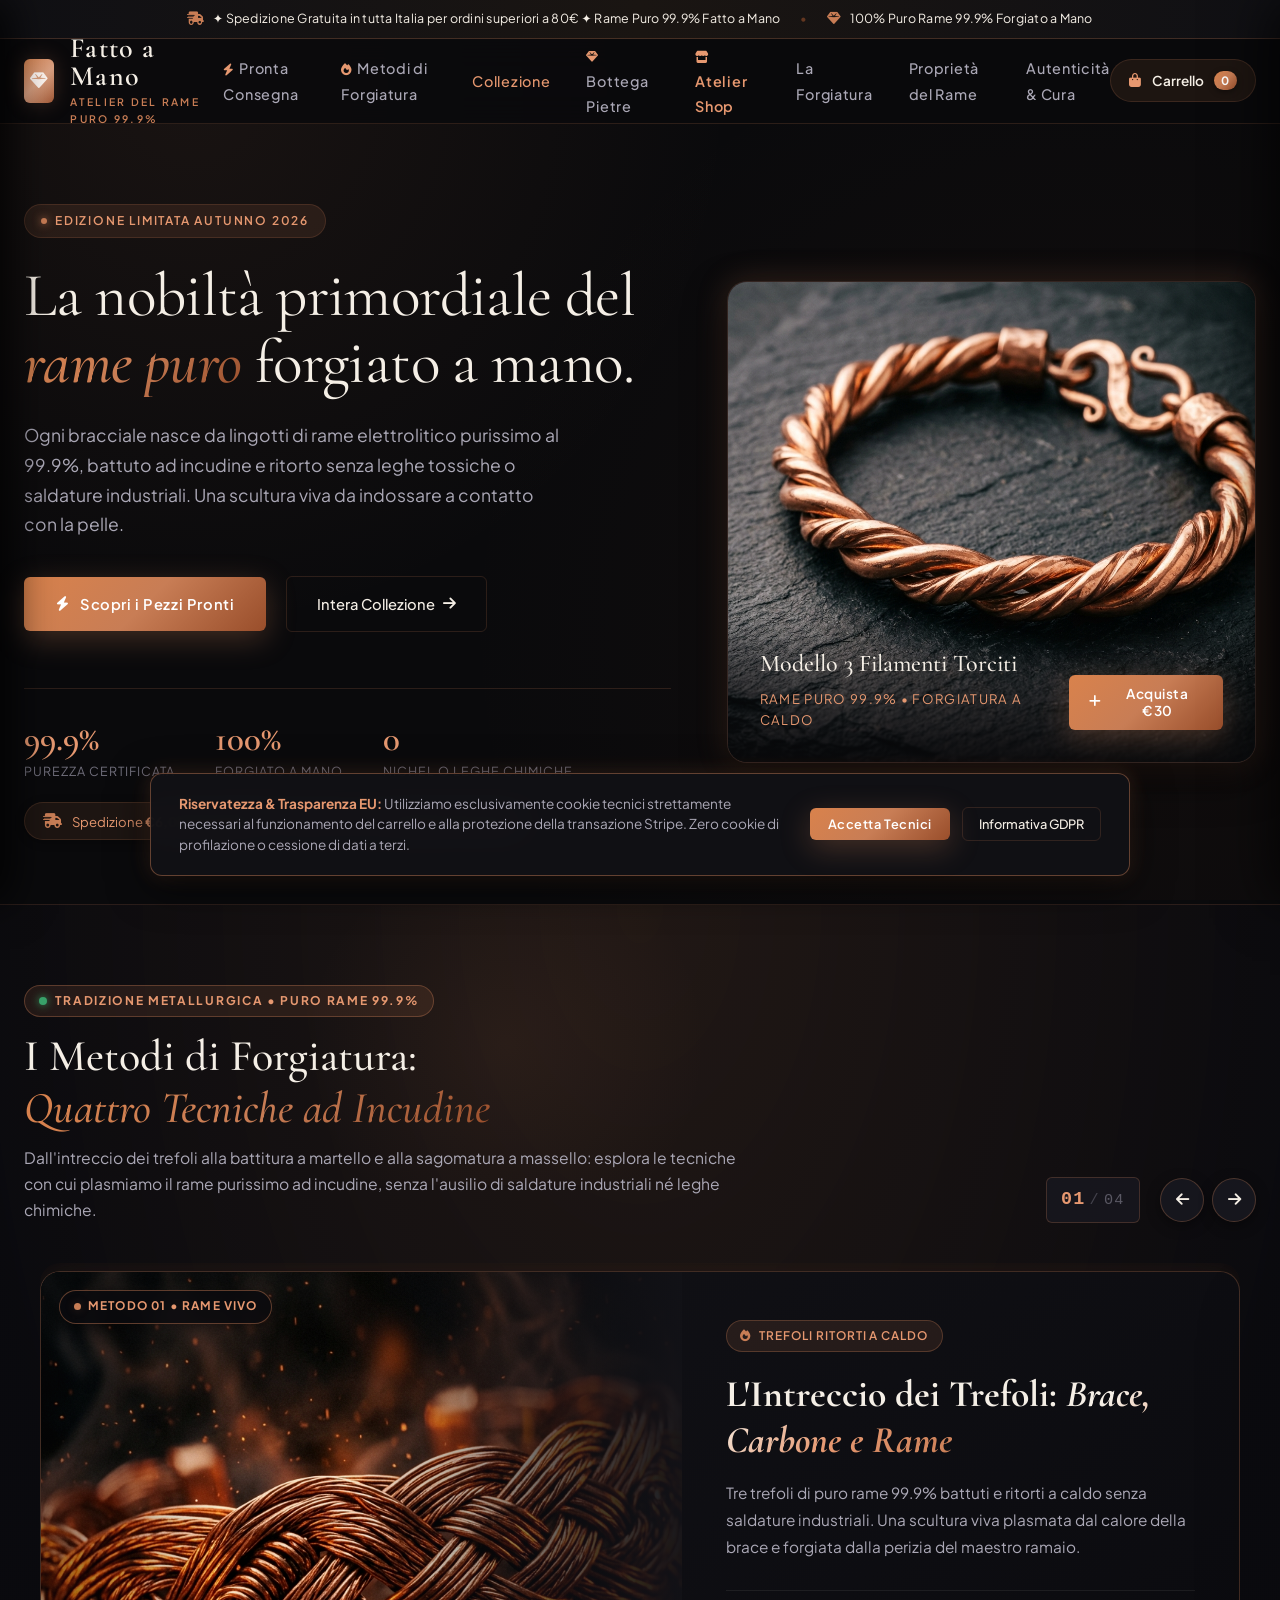
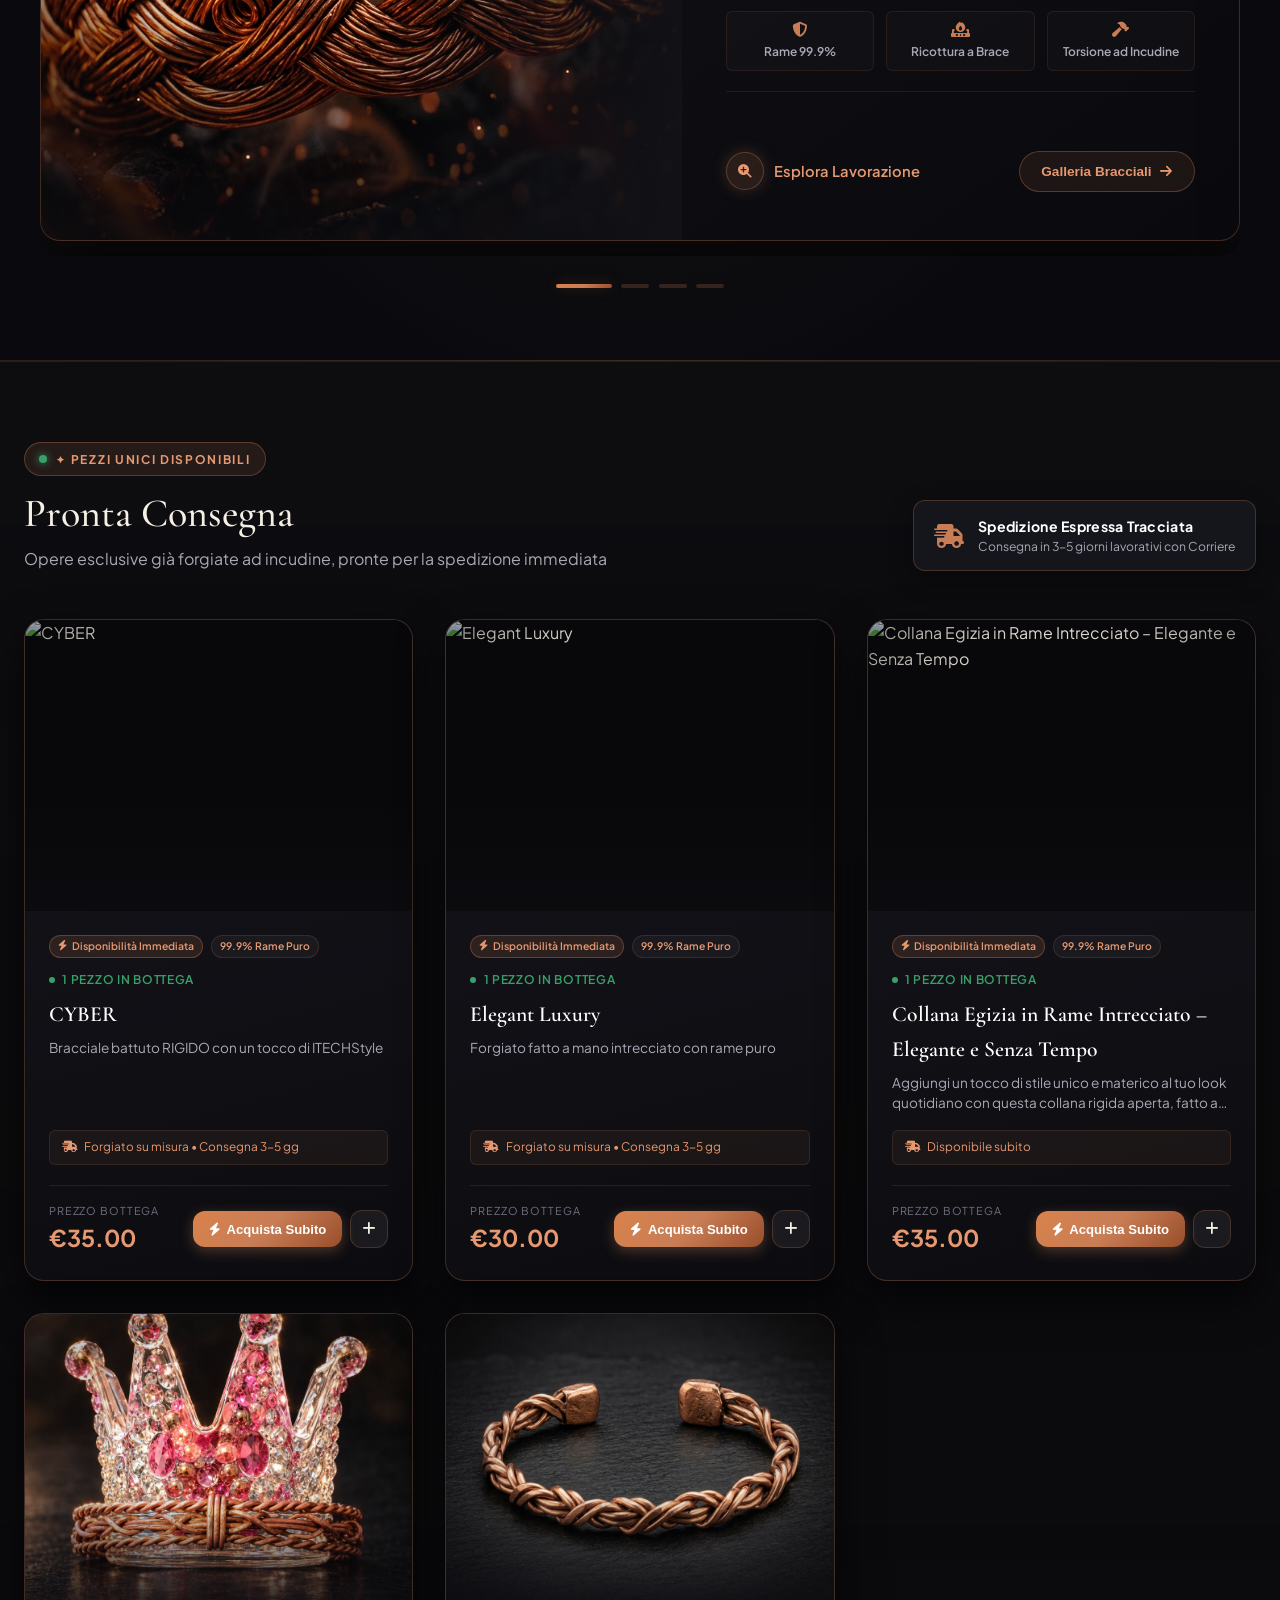
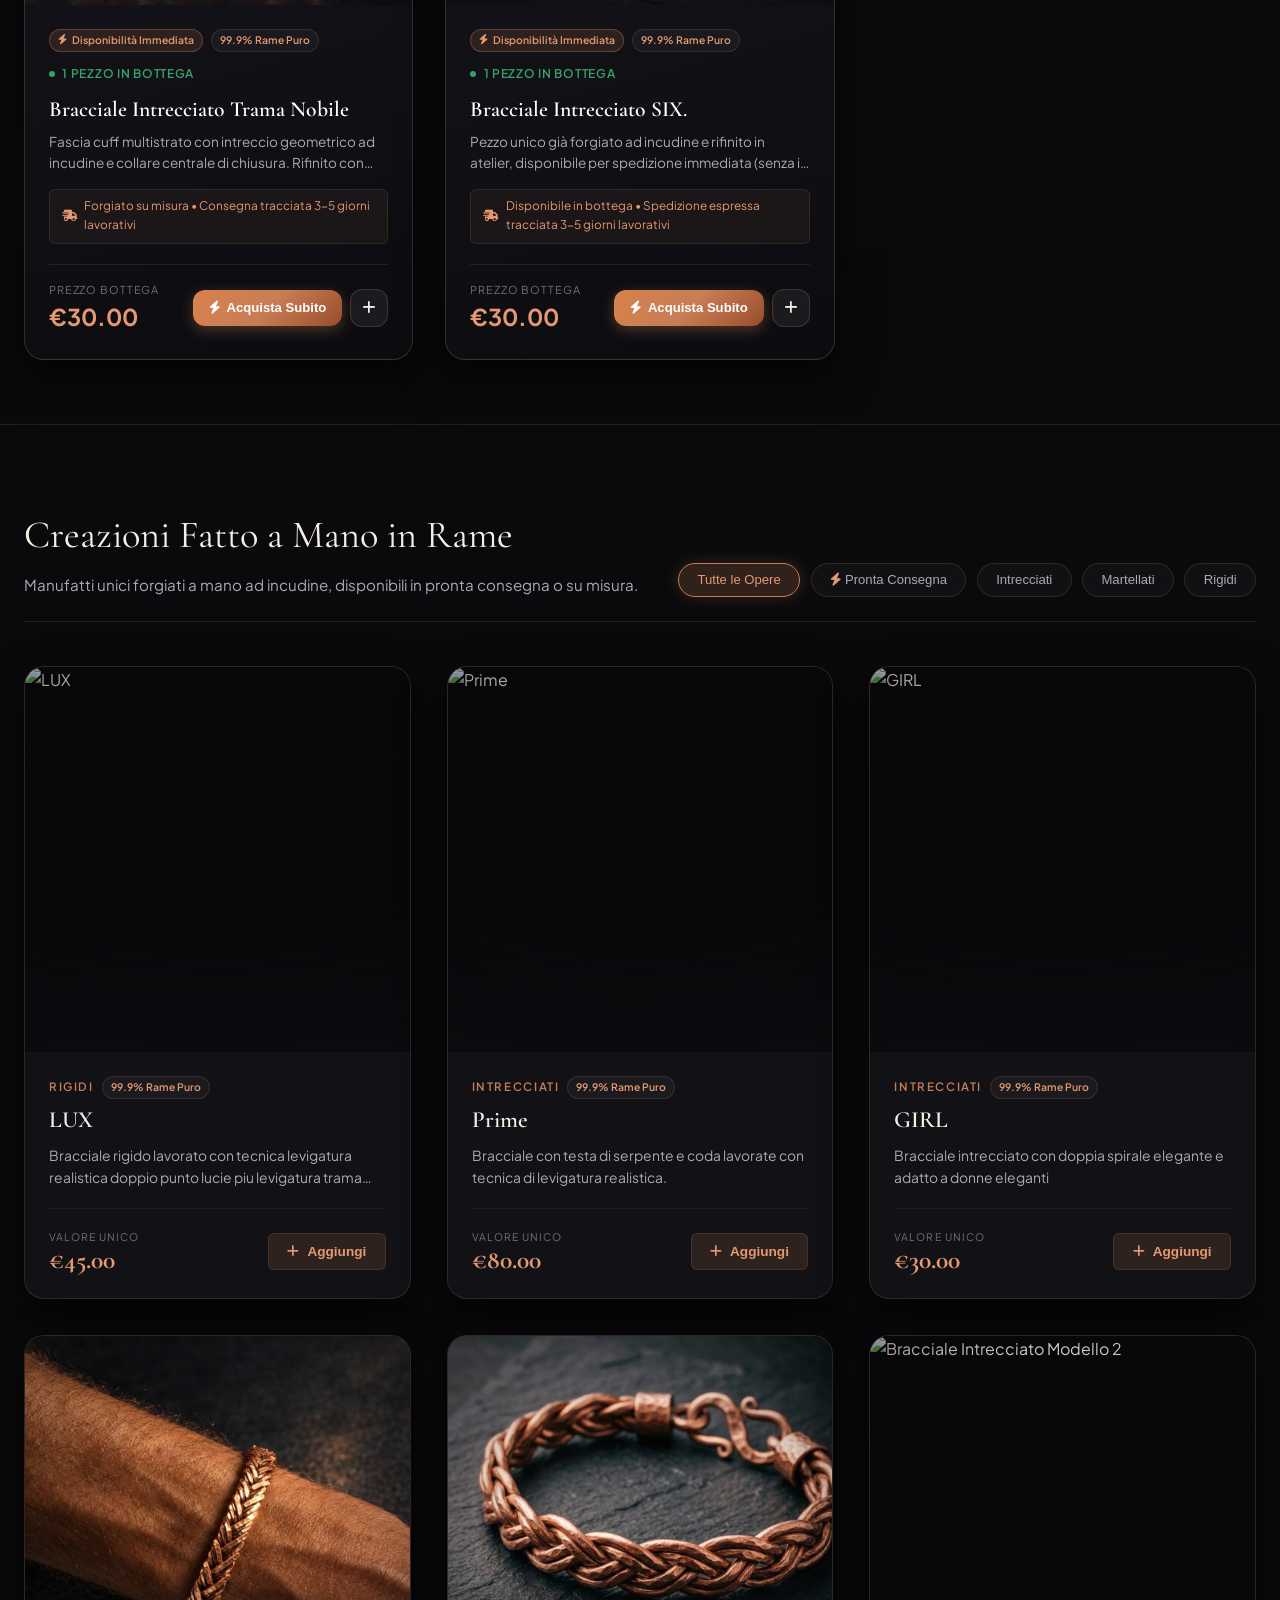
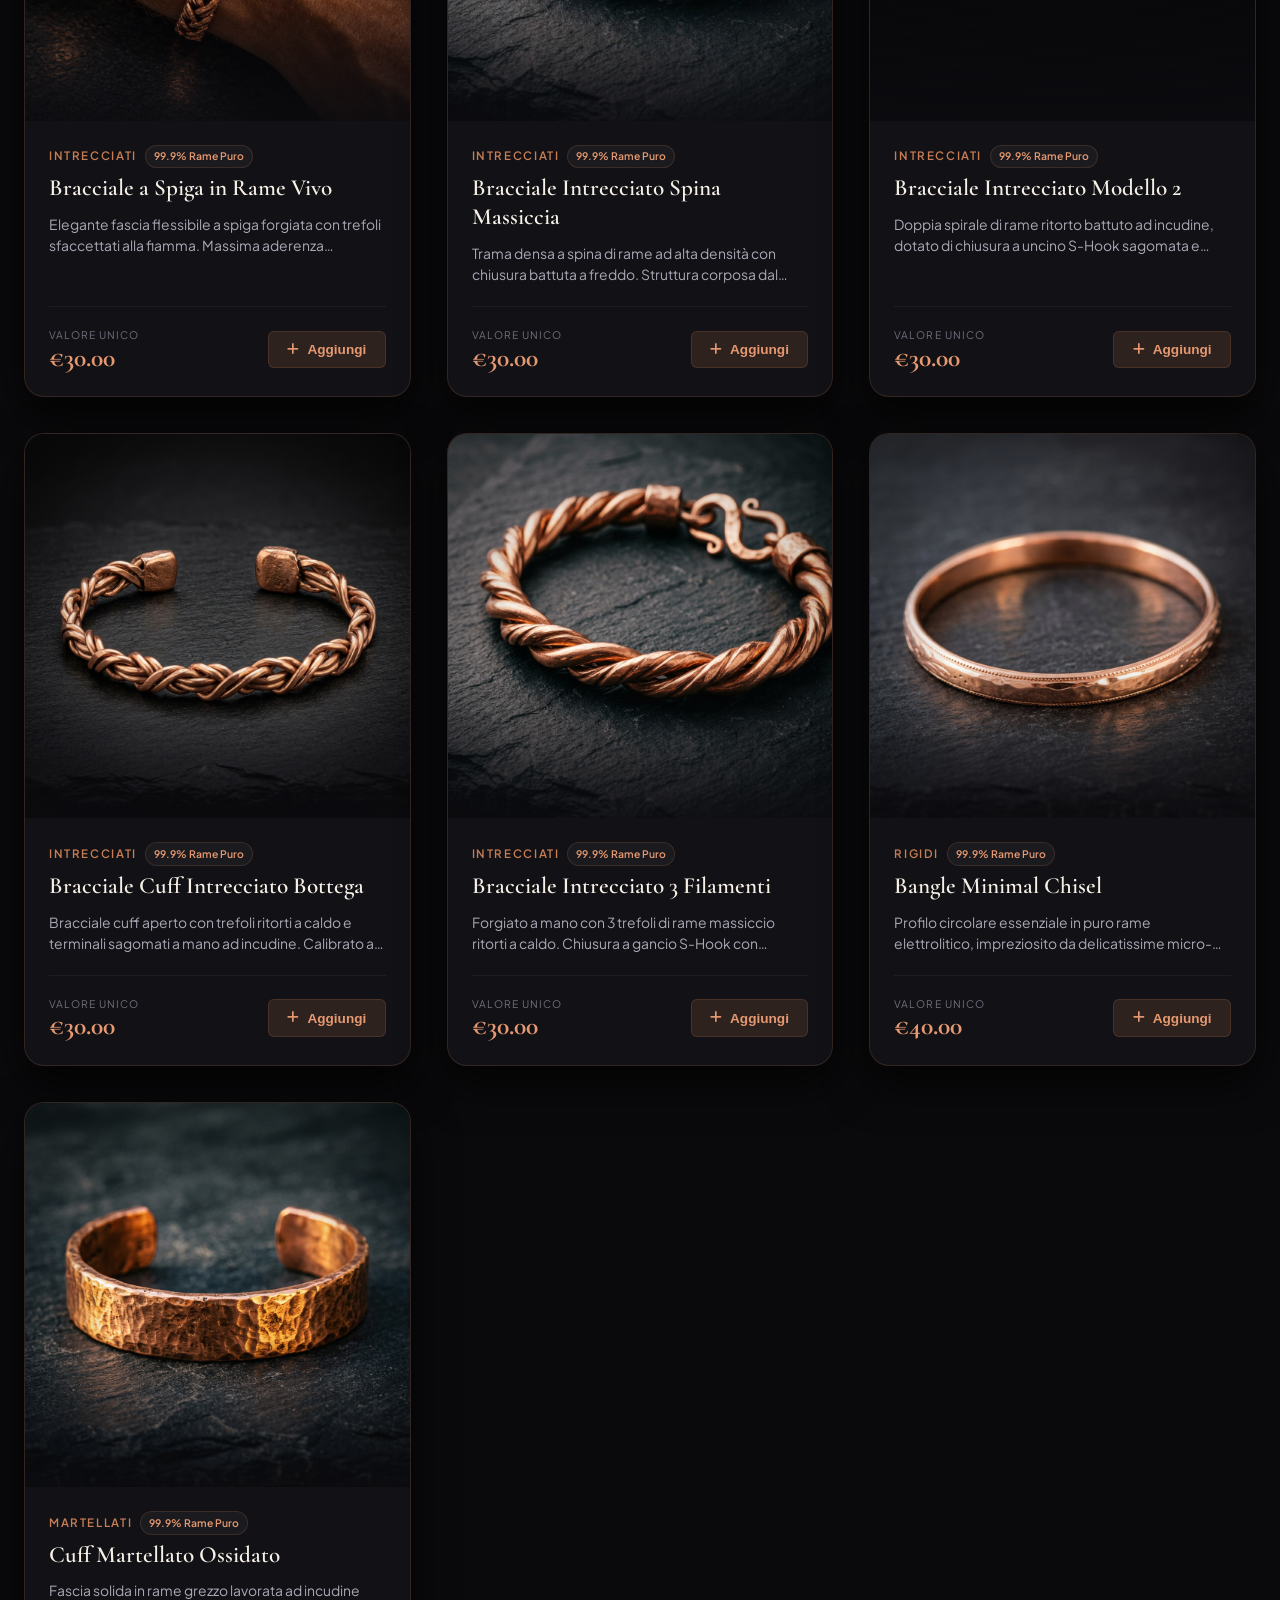
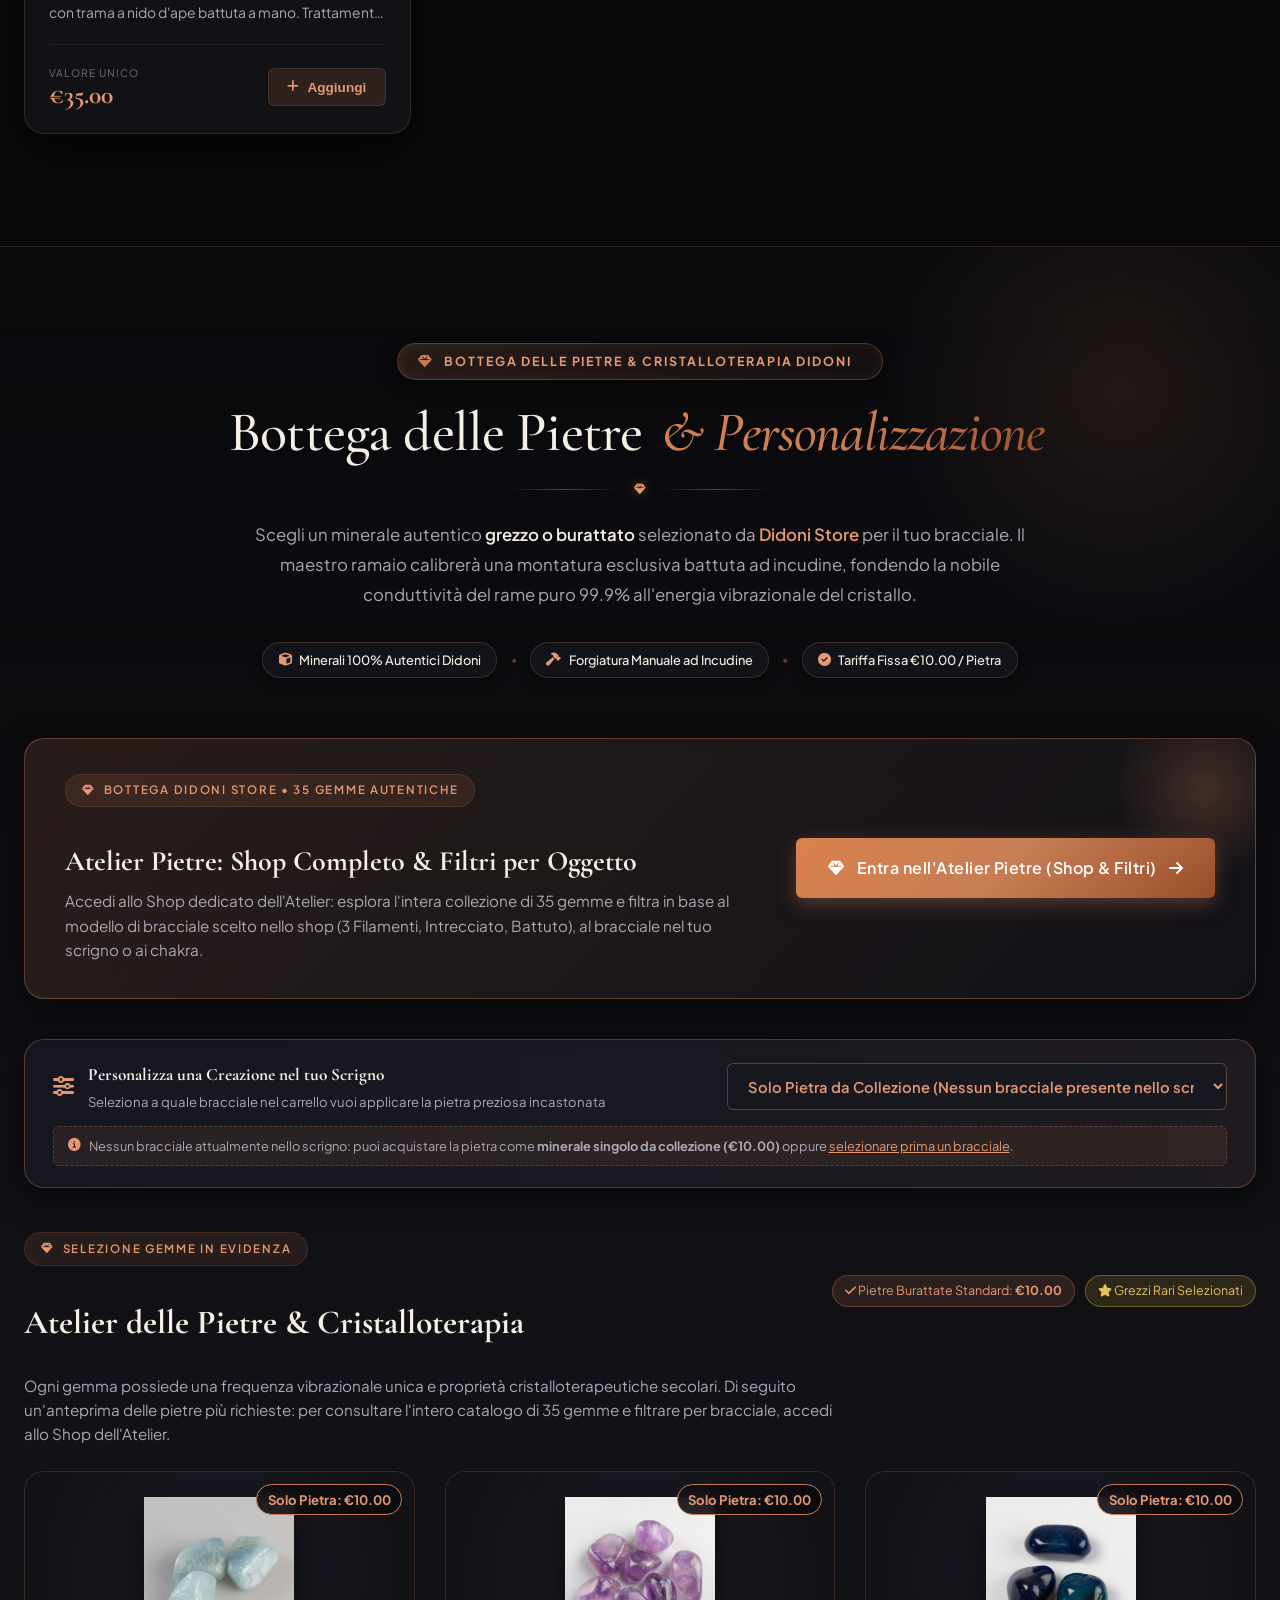
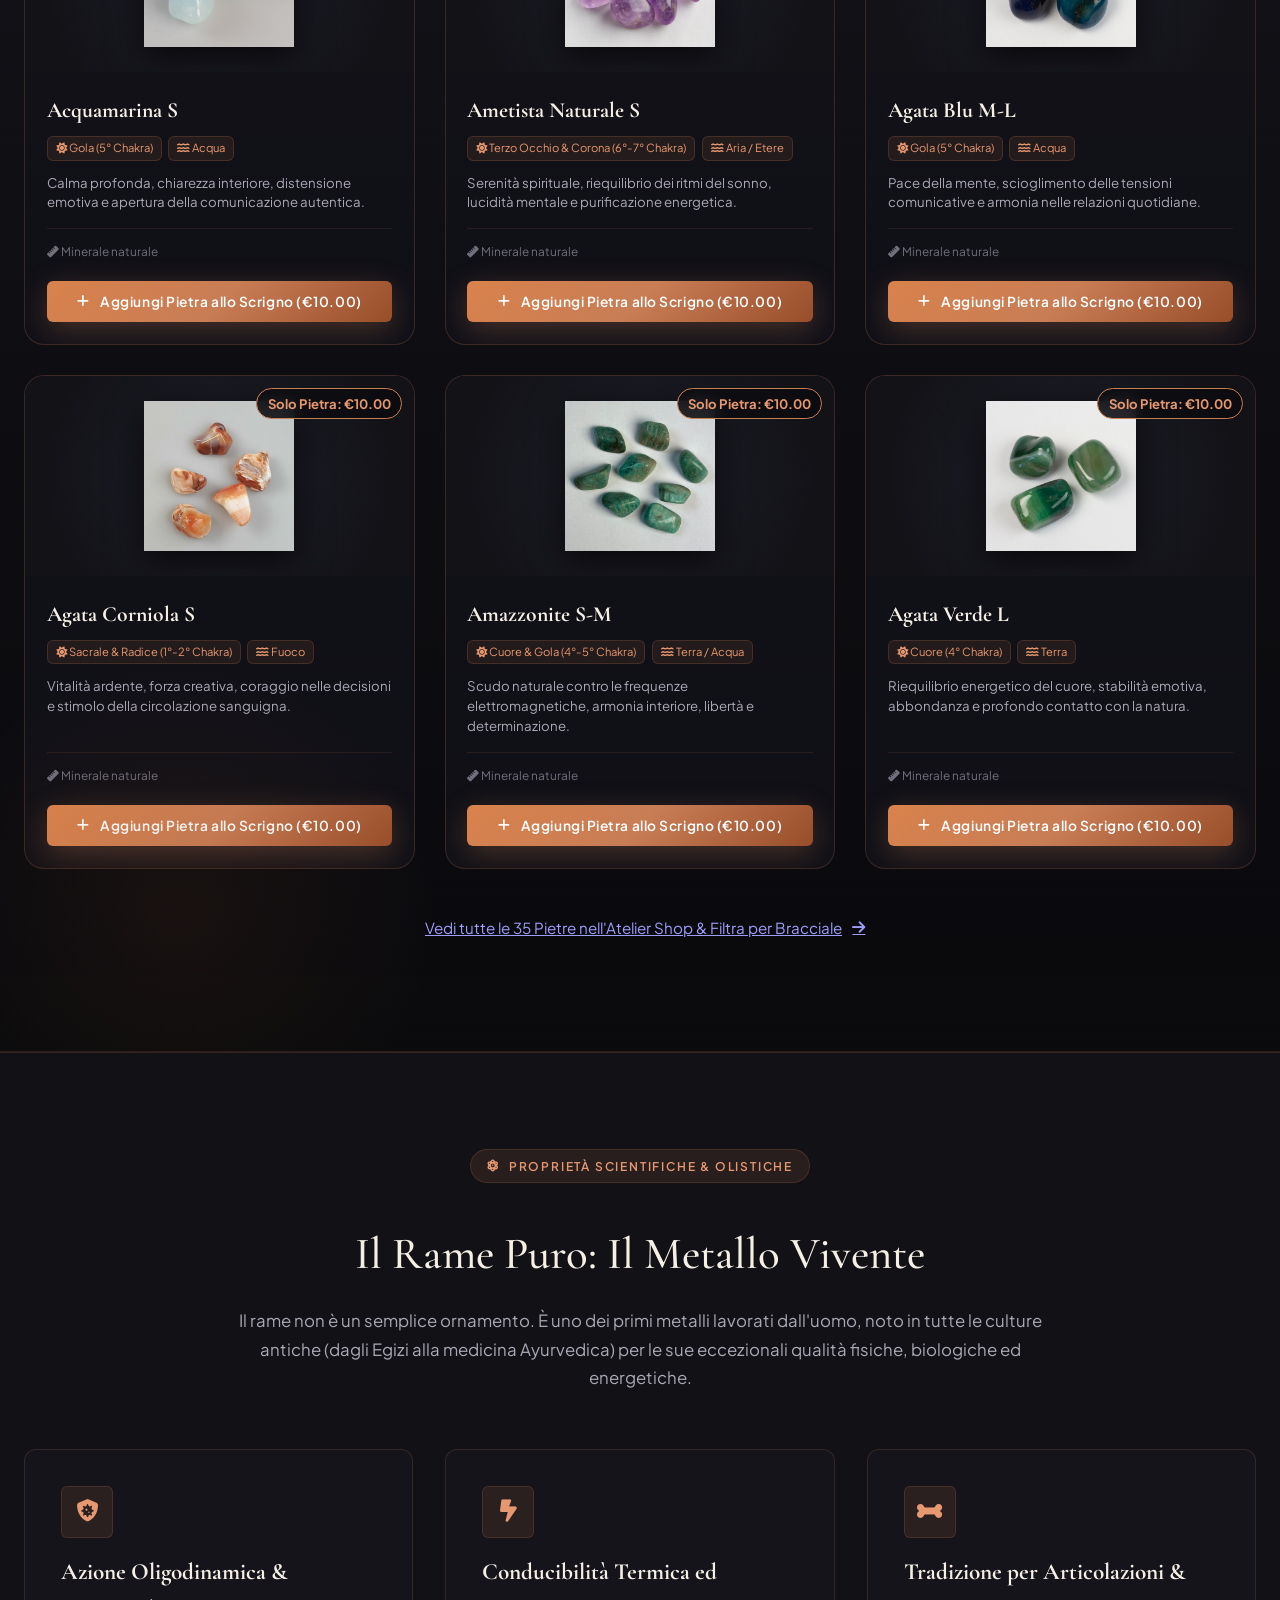
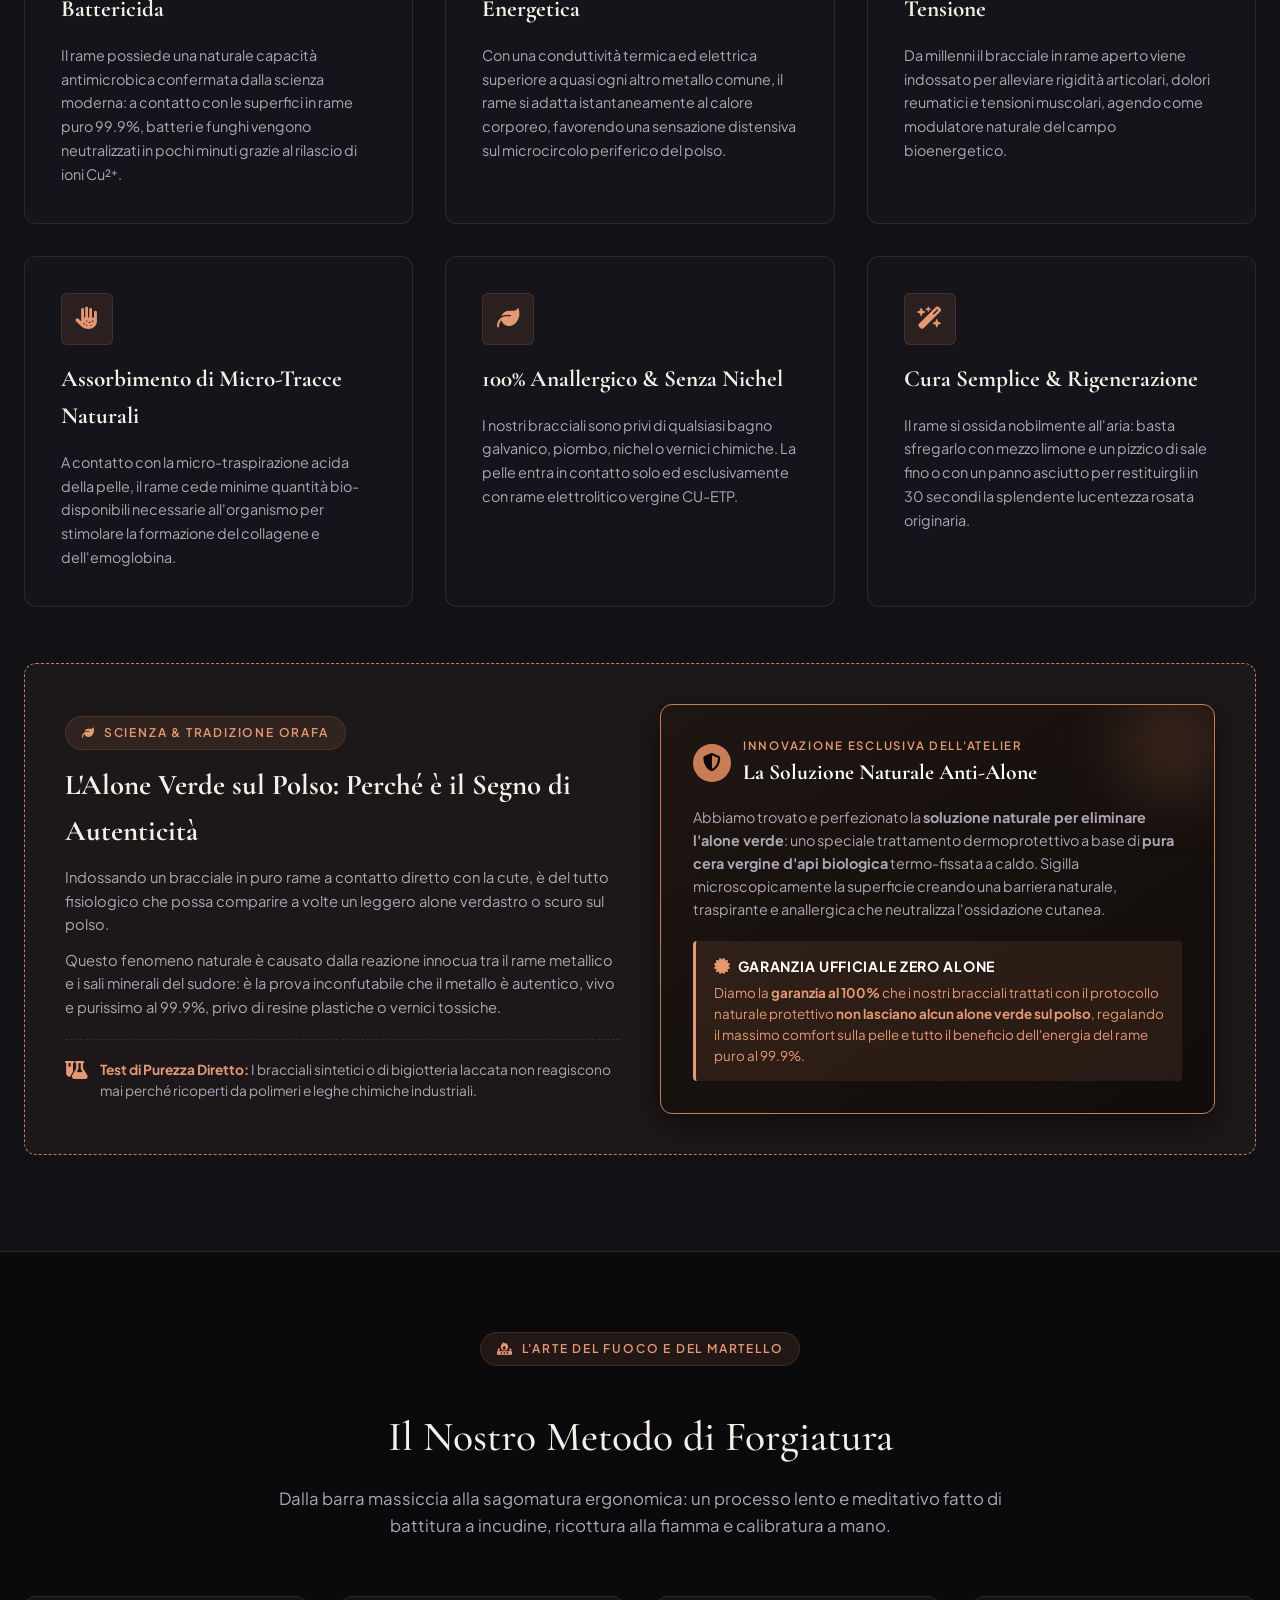
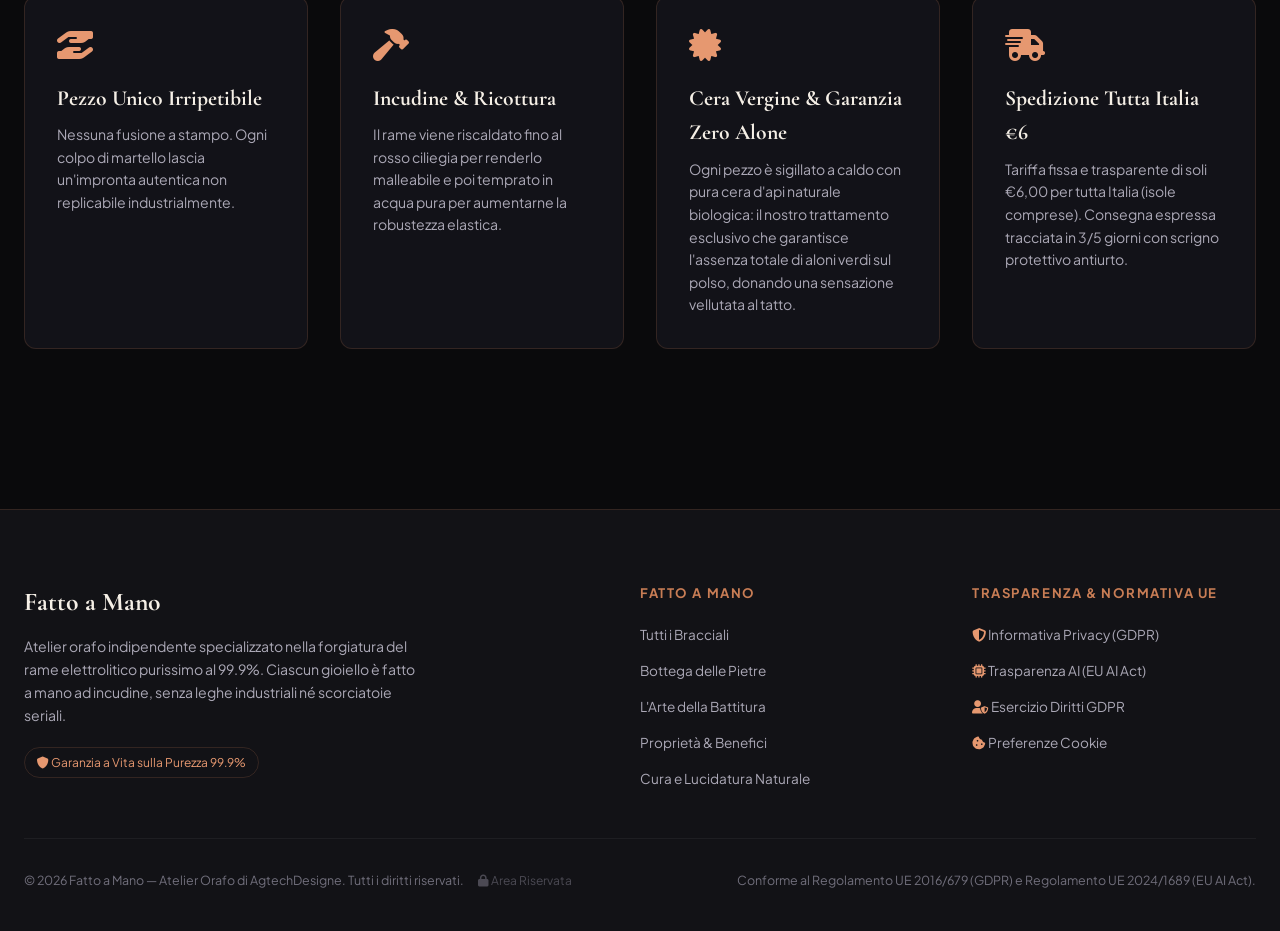
==== commit 19fb6721: "feat(branding): add natural anti-green halo treatment solution and Zero Alone Guarantee" ====
--- a/index.html
+++ b/index.html
@@ -776,25 +776,51 @@
         </div>
       </div>
 
-      <!-- Box Informativo: L'alone verde sul polso -->
+      <!-- Box Informativo: L'alone verde sul polso & Garanzia Naturale Zero Alone -->
       <div class="copper-halo-box">
         <div>
+          <span class="hero-badge" style="margin-bottom: 0.75rem; display: inline-flex;"><i class="fa-solid fa-leaf"></i> Scienza &amp; Tradizione Orafa</span>
           <h4>L'Alone Verde sul Polso: Perché è il Segno di Autenticità</h4>
           <p>
-            Indossando un bracciale in puro rame non sigillato chimicamente, è del tutto normale che compaia a volte un leggero alone verdastro o scuro sul polso. 
+            Indossando un bracciale in puro rame a contatto diretto con la cute, è del tutto fisiologico che possa comparire a volte un leggero alone verdastro o scuro sul polso.
           </p>
           <p style="margin-top: 0.75rem;">
-            Questo fenomeno naturale è causato dalla reazione innocua tra il rame e i sali minerali del sudore: è la prova inconfutabile che il metallo è autentico, vivo e purissimo al 99.9%. Si rimuove all'istante con acqua tiepida e sapone delicato.
+            Questo fenomeno naturale è causato dalla reazione innocua tra il rame metallico e i sali minerali del sudore: è la prova inconfutabile che il metallo è autentico, vivo e purissimo al 99.9%, privo di resine plastiche o vernici tossiche.
           </p>
-        </div>
-        <div style="background: var(--bg-surface); padding: 1.5rem; border-radius: var(--radius-sm); border: 1px solid var(--border-subtle);">
-          <div style="display: flex; align-items: center; gap: 0.75rem; margin-bottom: 0.75rem;">
-            <i class="fa-solid fa-circle-check" style="color: var(--copper-primary); font-size: 1.25rem;"></i>
-            <strong style="color: var(--copper-light); font-size: 0.95rem;">Test di Purezza Diretto</strong>
-          </div>
-          <p style="font-size: 0.85rem; color: var(--text-secondary); line-height: 1.6;">
-            I bracciali sintetici o di bigiotteria laccata non rilasciano ioni e sono ricoperti di polimeri tossici. Fatto a Mano garantisce rame metallico nudo 99.9%, rifinito unicamente con un velo protettivo di cera vergine d'api naturale.
+          <div style="margin-top: 1.25rem; padding-top: 1.25rem; border-top: 1px dashed var(--border-subtle); display: flex; align-items: flex-start; gap: 0.75rem;">
+            <i class="fa-solid fa-flask-vial" style="color: var(--copper-light); font-size: 1.15rem; margin-top: 2px; flex-shrink: 0;"></i>
+            <span style="font-size: 0.86rem; color: var(--text-secondary); line-height: 1.5;">
+              <strong style="color: var(--copper-light);">Test di Purezza Diretto:</strong> I bracciali sintetici o di bigiotteria laccata non reagiscono mai perché ricoperti da polimeri e leghe chimiche industriali.
+            </span>
+          </div>
+        </div>
+
+        <div style="background: linear-gradient(145deg, rgba(30, 22, 18, 0.95), rgba(16, 12, 10, 0.95)); padding: 2rem; border-radius: var(--radius-md); border: 1px solid var(--copper-primary); box-shadow: 0 10px 30px rgba(0,0,0,0.45); position: relative; overflow: hidden;">
+          <div style="position: absolute; top: -15px; right: -15px; background: rgba(200, 125, 85, 0.18); width: 110px; height: 110px; border-radius: 50%; filter: blur(30px); pointer-events: none;"></div>
+          
+          <div style="display: flex; align-items: center; gap: 0.75rem; margin-bottom: 1rem;">
+            <span style="background: var(--copper-primary); color: #0a0a0c; width: 38px; height: 38px; border-radius: 50%; display: flex; align-items: center; justify-content: center; font-size: 1.15rem; flex-shrink: 0;">
+              <i class="fa-solid fa-shield-halved"></i>
+            </span>
+            <div>
+              <span style="font-size: 0.72rem; text-transform: uppercase; letter-spacing: 0.15em; color: var(--copper-light); font-weight: 600; display: block;">Innovazione Esclusiva dell'Atelier</span>
+              <h5 style="font-family: var(--font-serif); font-size: 1.35rem; margin: 0; color: #fff;">La Soluzione Naturale Anti-Alone</h5>
+            </div>
+          </div>
+
+          <p style="font-size: 0.9rem; color: var(--text-secondary); line-height: 1.6; margin-bottom: 1.25rem;">
+            Abbiamo trovato e perfezionato la <strong>soluzione naturale per eliminare l'alone verde</strong>: uno speciale trattamento dermoprotettivo a base di <strong>pura cera vergine d'api biologica</strong> termo-fissata a caldo. Sigilla microscopicamente la superficie creando una barriera naturale, traspirante e anallergica che neutralizza l'ossidazione cutanea.
           </p>
+
+          <div style="background: rgba(200, 125, 85, 0.12); border-left: 3px solid var(--copper-light); padding: 0.9rem 1.1rem; border-radius: 4px;">
+            <div style="display: flex; align-items: center; gap: 0.5rem; margin-bottom: 0.35rem;">
+              <i class="fa-solid fa-certificate" style="color: var(--copper-light); font-size: 1rem;"></i>
+              <strong style="color: #ffffff; font-size: 0.88rem; text-transform: uppercase; letter-spacing: 0.05em;">Garanzia Ufficiale Zero Alone</strong>
+            </div>
+            <p style="margin: 0; font-size: 0.84rem; color: var(--copper-light); line-height: 1.55;">
+              Diamo la <strong>garanzia al 100%</strong> che i nostri bracciali trattati con il protocollo naturale protettivo <strong>non lasciano alcun alone verde sul polso</strong>, regalando il massimo comfort sulla pelle e tutto il beneficio dell'energia del rame puro al 99.9%.
+            </p>
+          </div>
         </div>
       </div>
     </div>
@@ -828,8 +854,8 @@
 
         <div style="background: var(--bg-card); padding: 2rem; border-radius: var(--radius-md); border: 1px solid var(--border-subtle);">
           <i class="fa-solid fa-certificate" style="font-size: 2rem; color: var(--copper-light); margin-bottom: 1.25rem;"></i>
-          <h3 style="font-family: var(--font-serif); font-size: 1.35rem; margin-bottom: 0.5rem;">Cera Vergine Protettiva</h3>
-          <p style="color: var(--text-secondary); font-size: 0.88rem; line-height: 1.6;">Ogni pezzo è sigillato con pura cera d'api naturale per una sensazione vellutata e per preservare il calore cromatico all'uscita dal laboratorio.</p>
+          <h3 style="font-family: var(--font-serif); font-size: 1.35rem; margin-bottom: 0.5rem;">Cera Vergine &amp; Garanzia Zero Alone</h3>
+          <p style="color: var(--text-secondary); font-size: 0.88rem; line-height: 1.6;">Ogni pezzo è sigillato a caldo con pura cera d'api naturale biologica: il nostro trattamento esclusivo che garantisce l'assenza totale di aloni verdi sul polso, donando una sensazione vellutata al tatto.</p>
         </div>
 
         <div style="background: var(--bg-card); padding: 2rem; border-radius: var(--radius-md); border: 1px solid var(--border-subtle);">
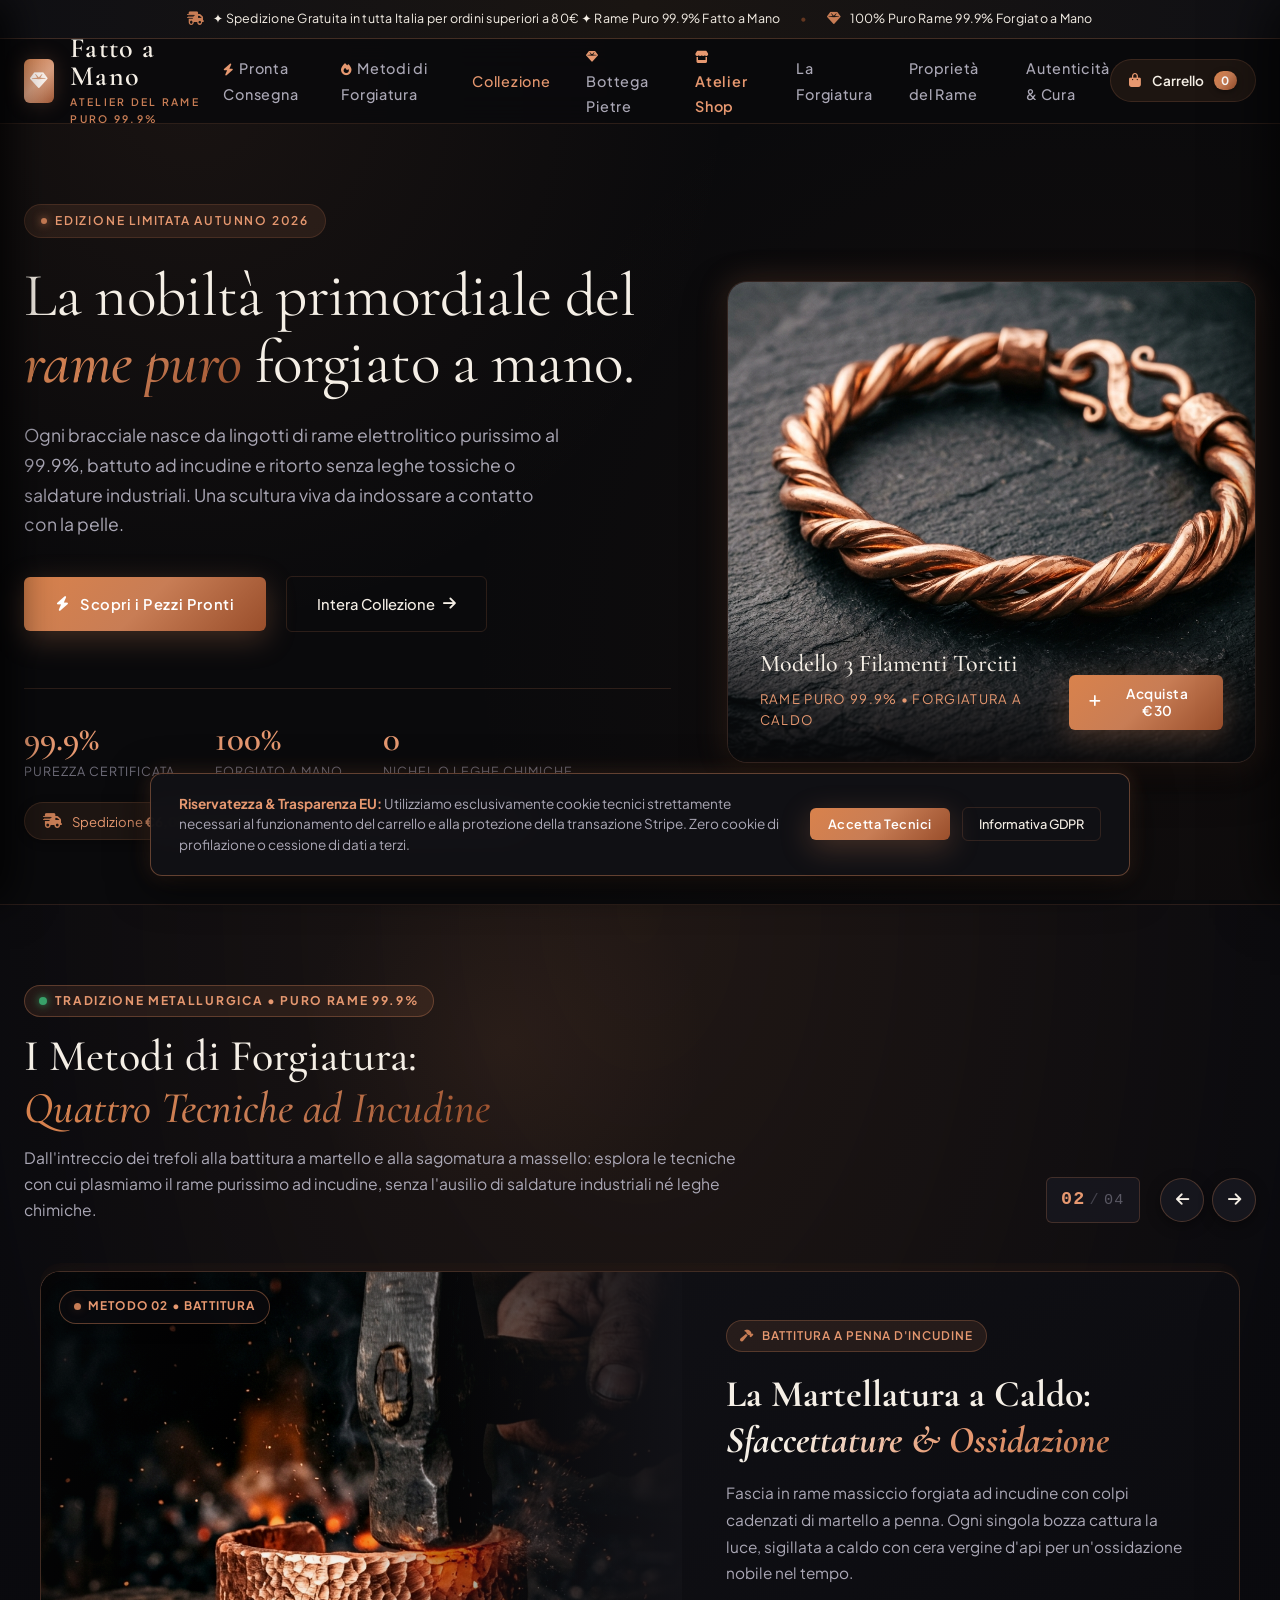
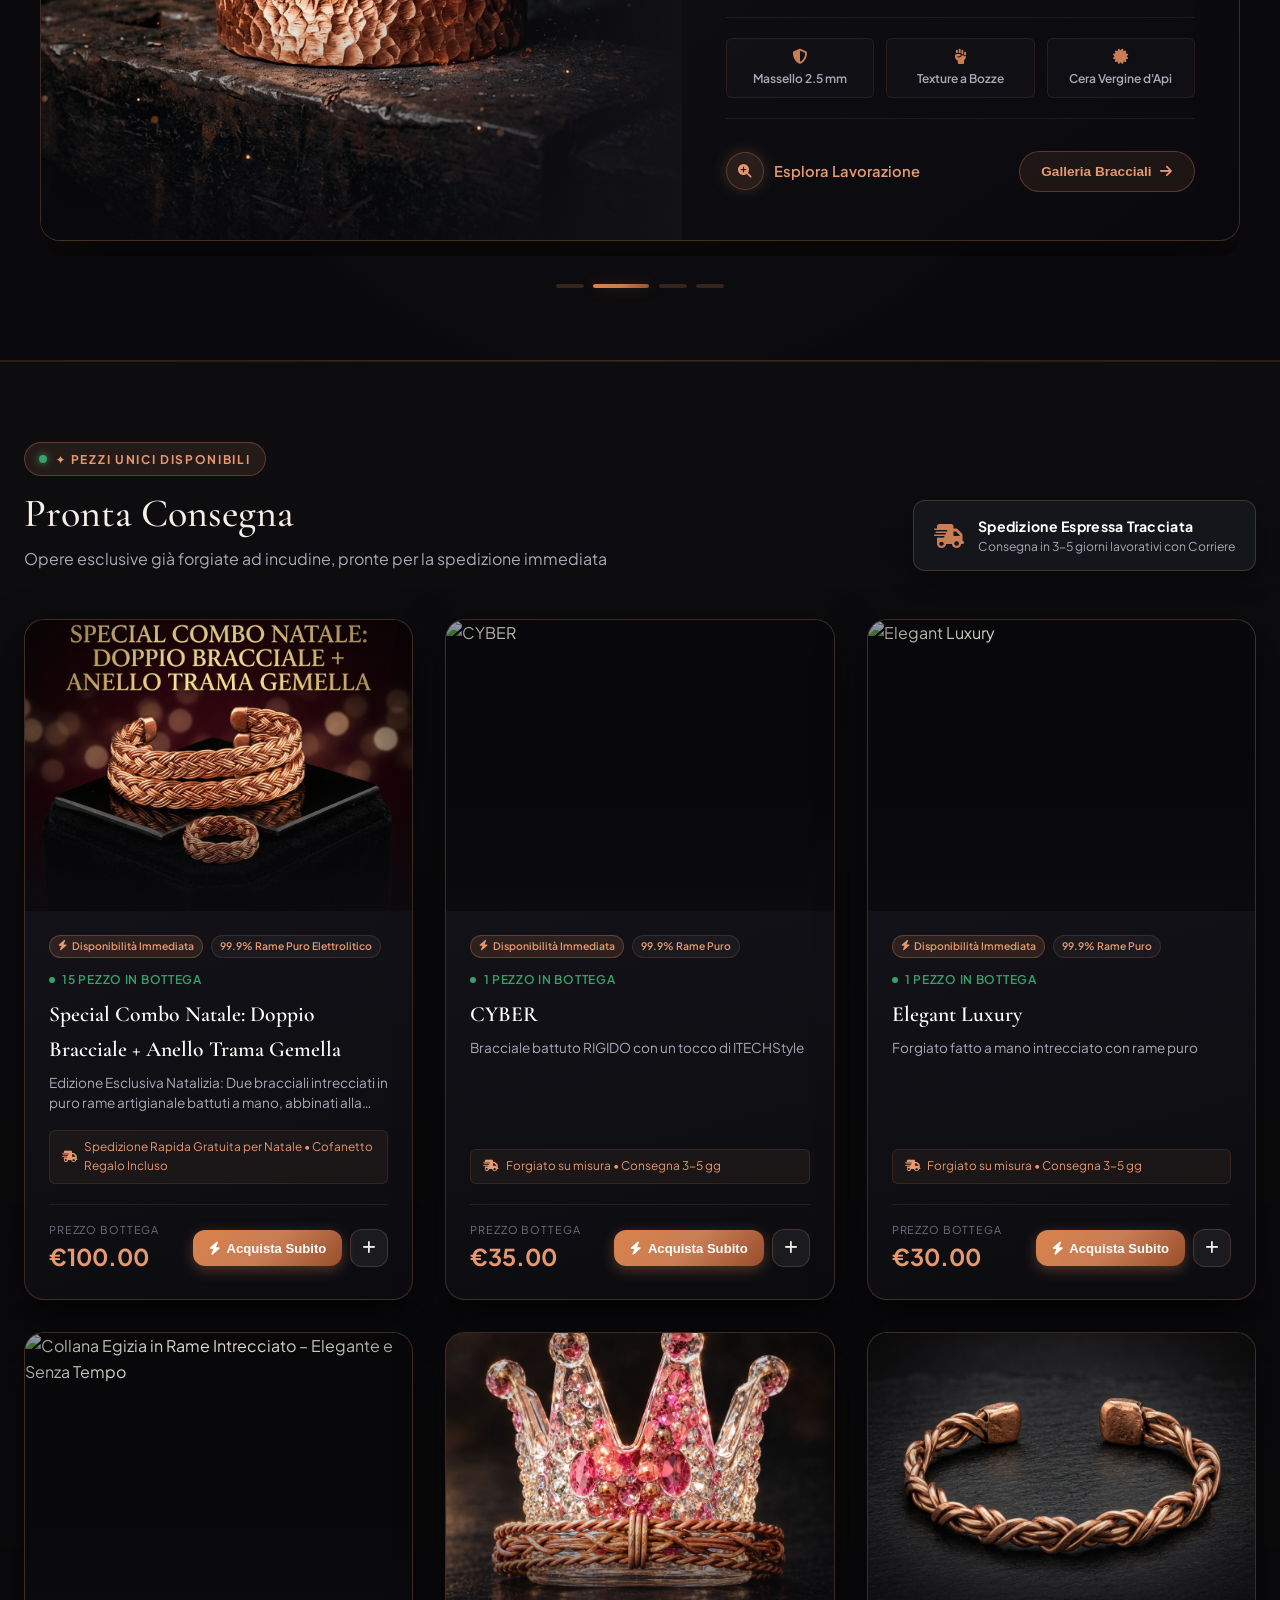
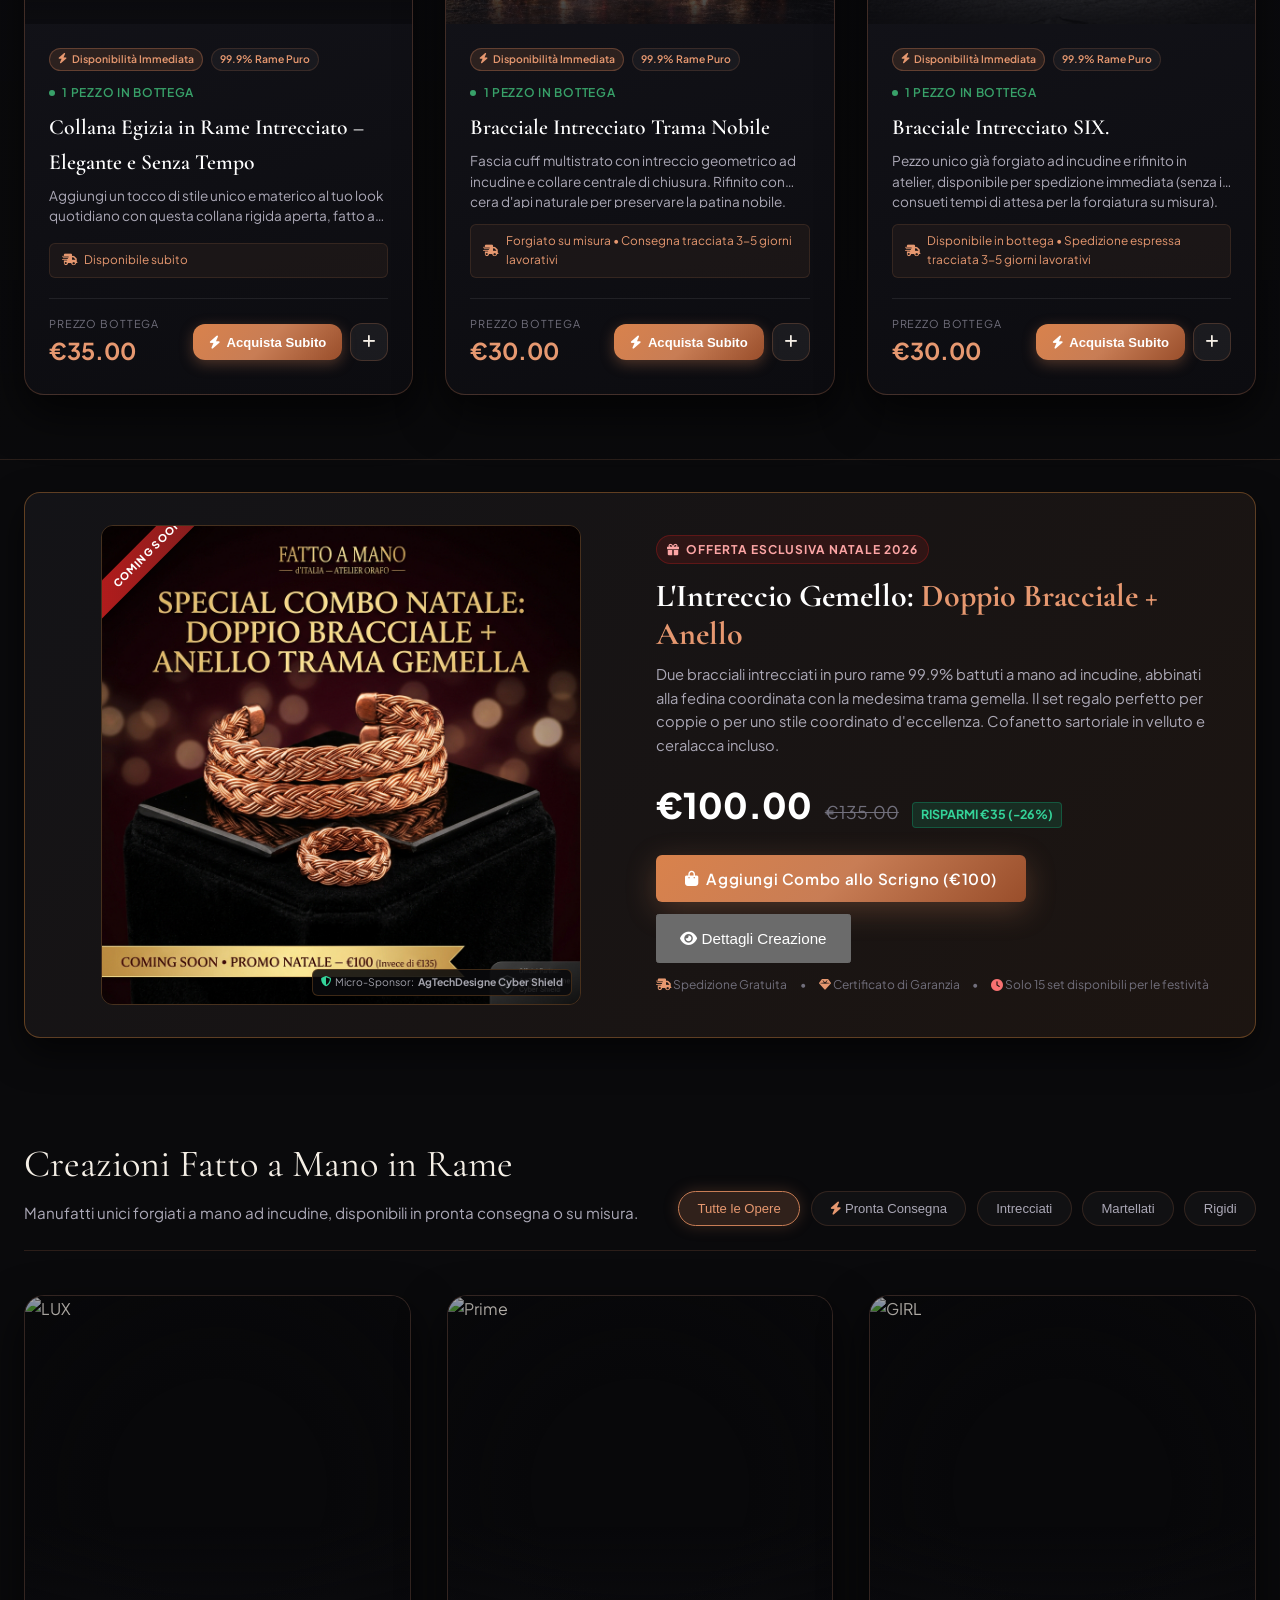
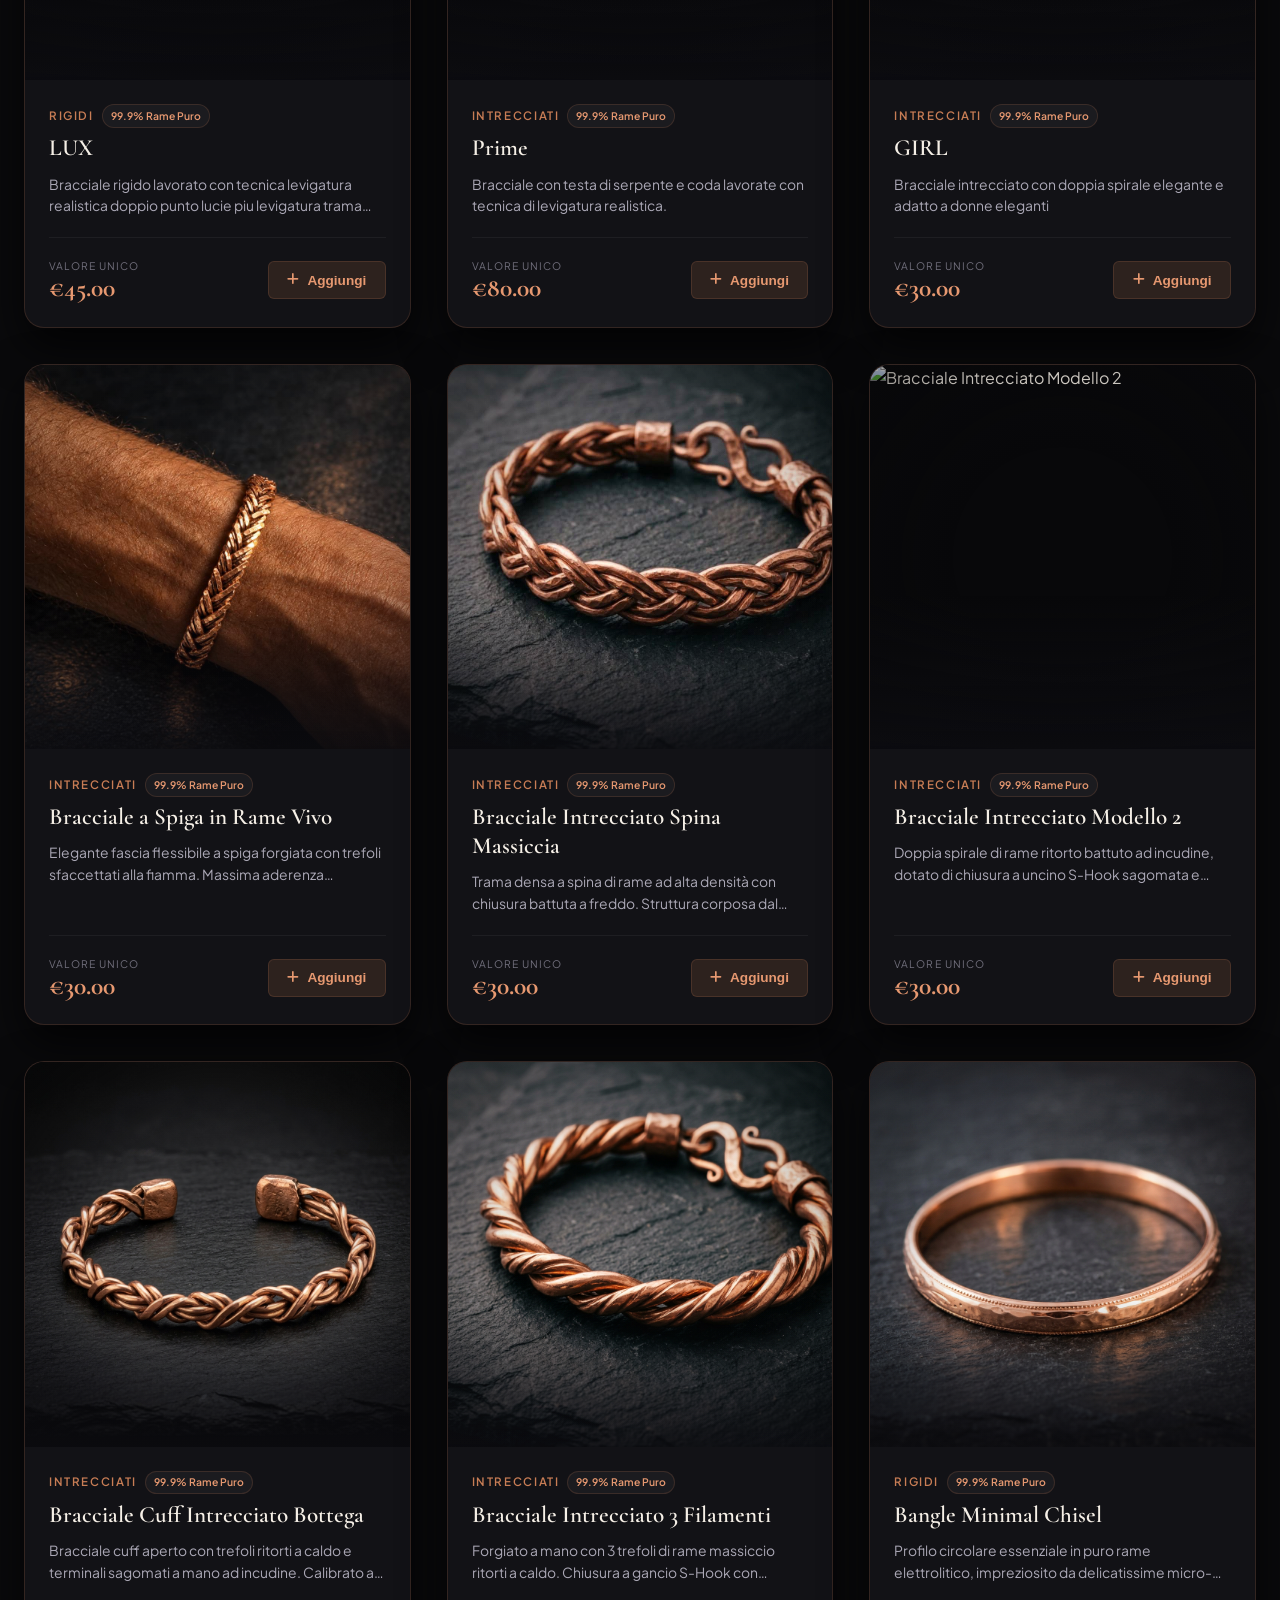
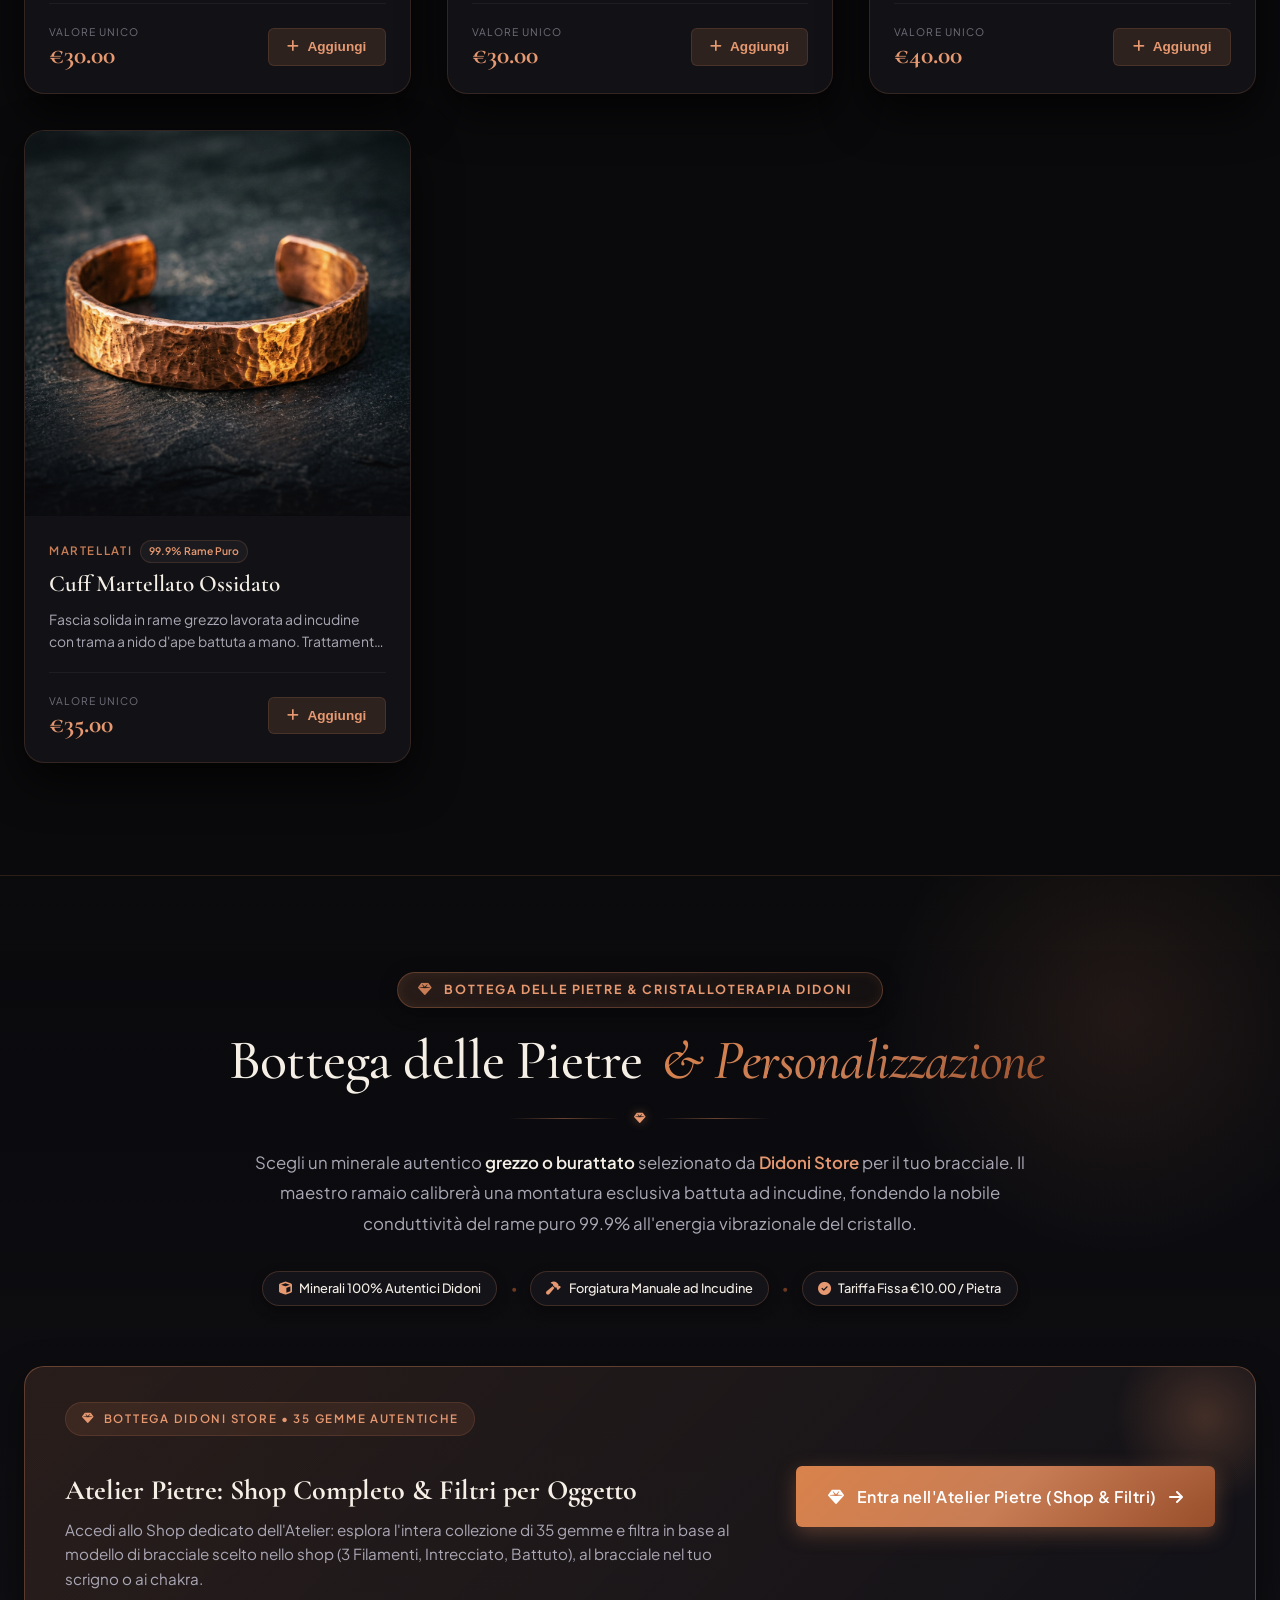
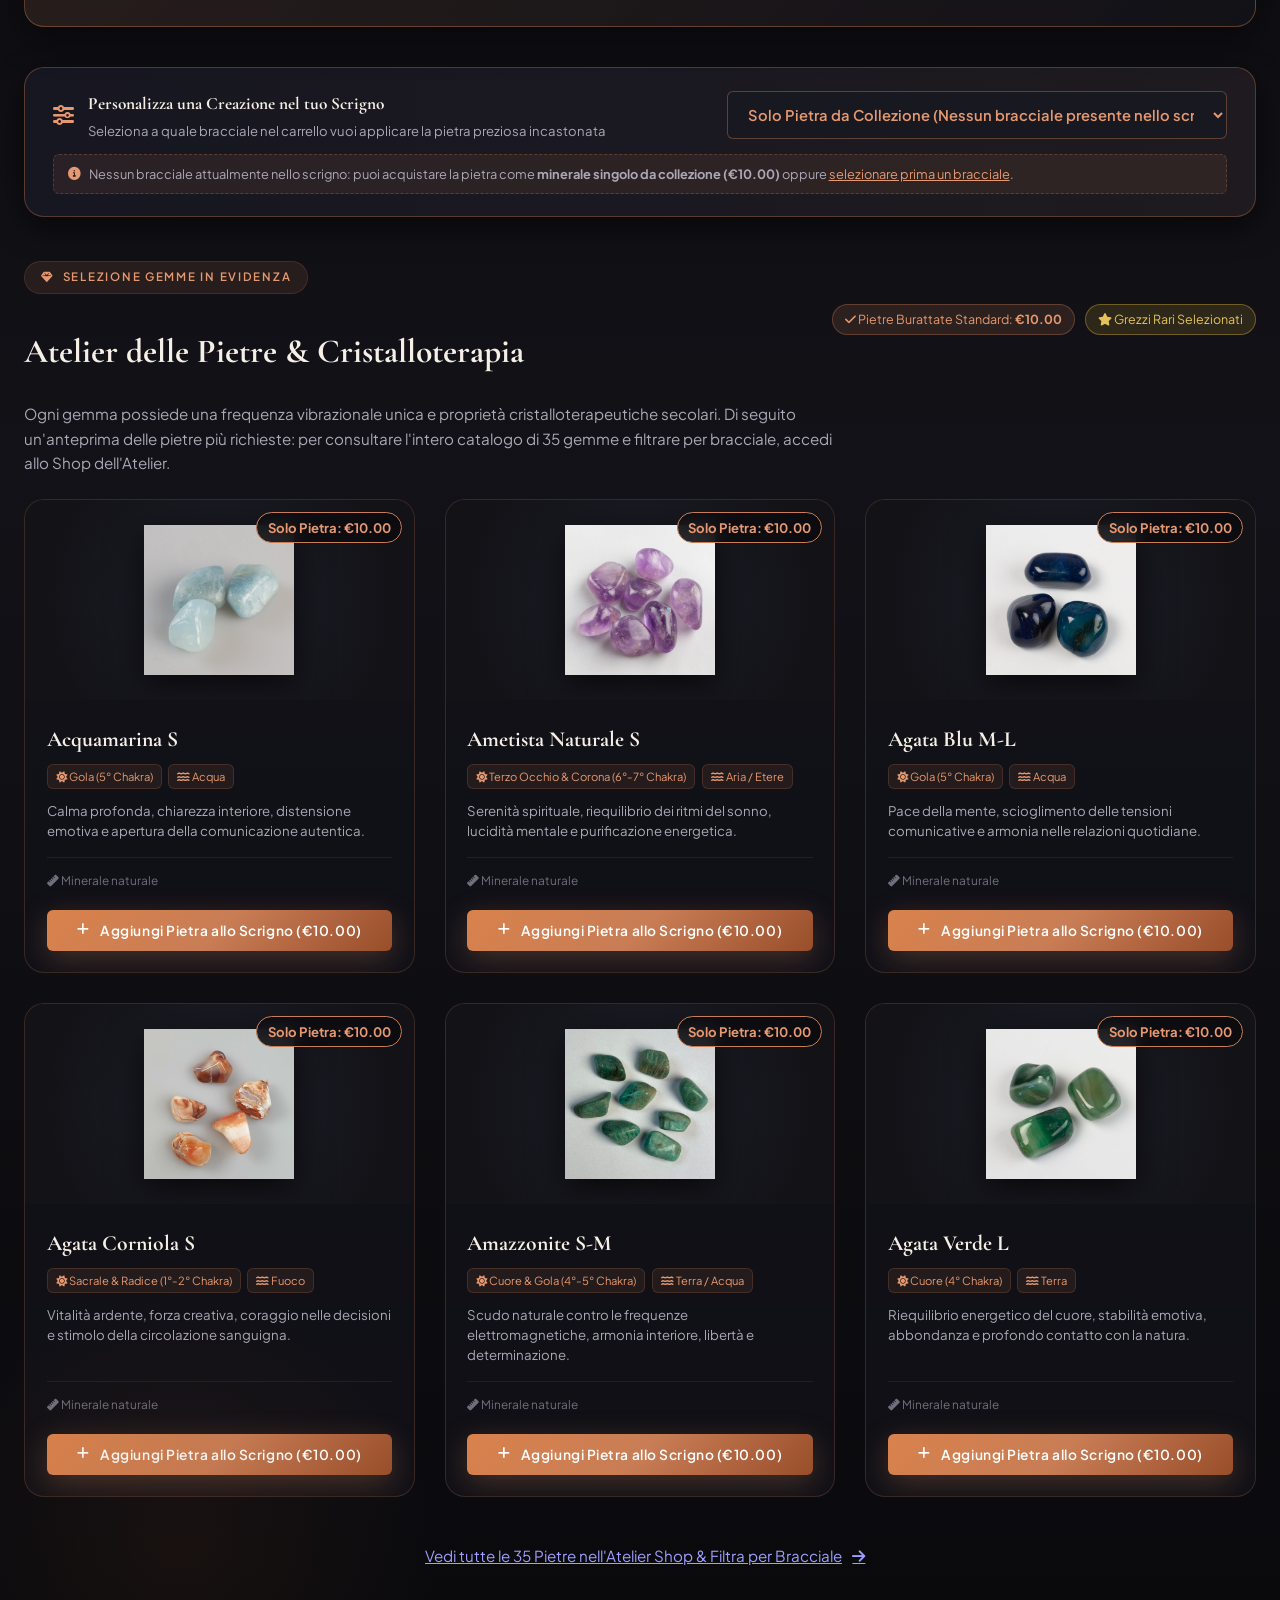
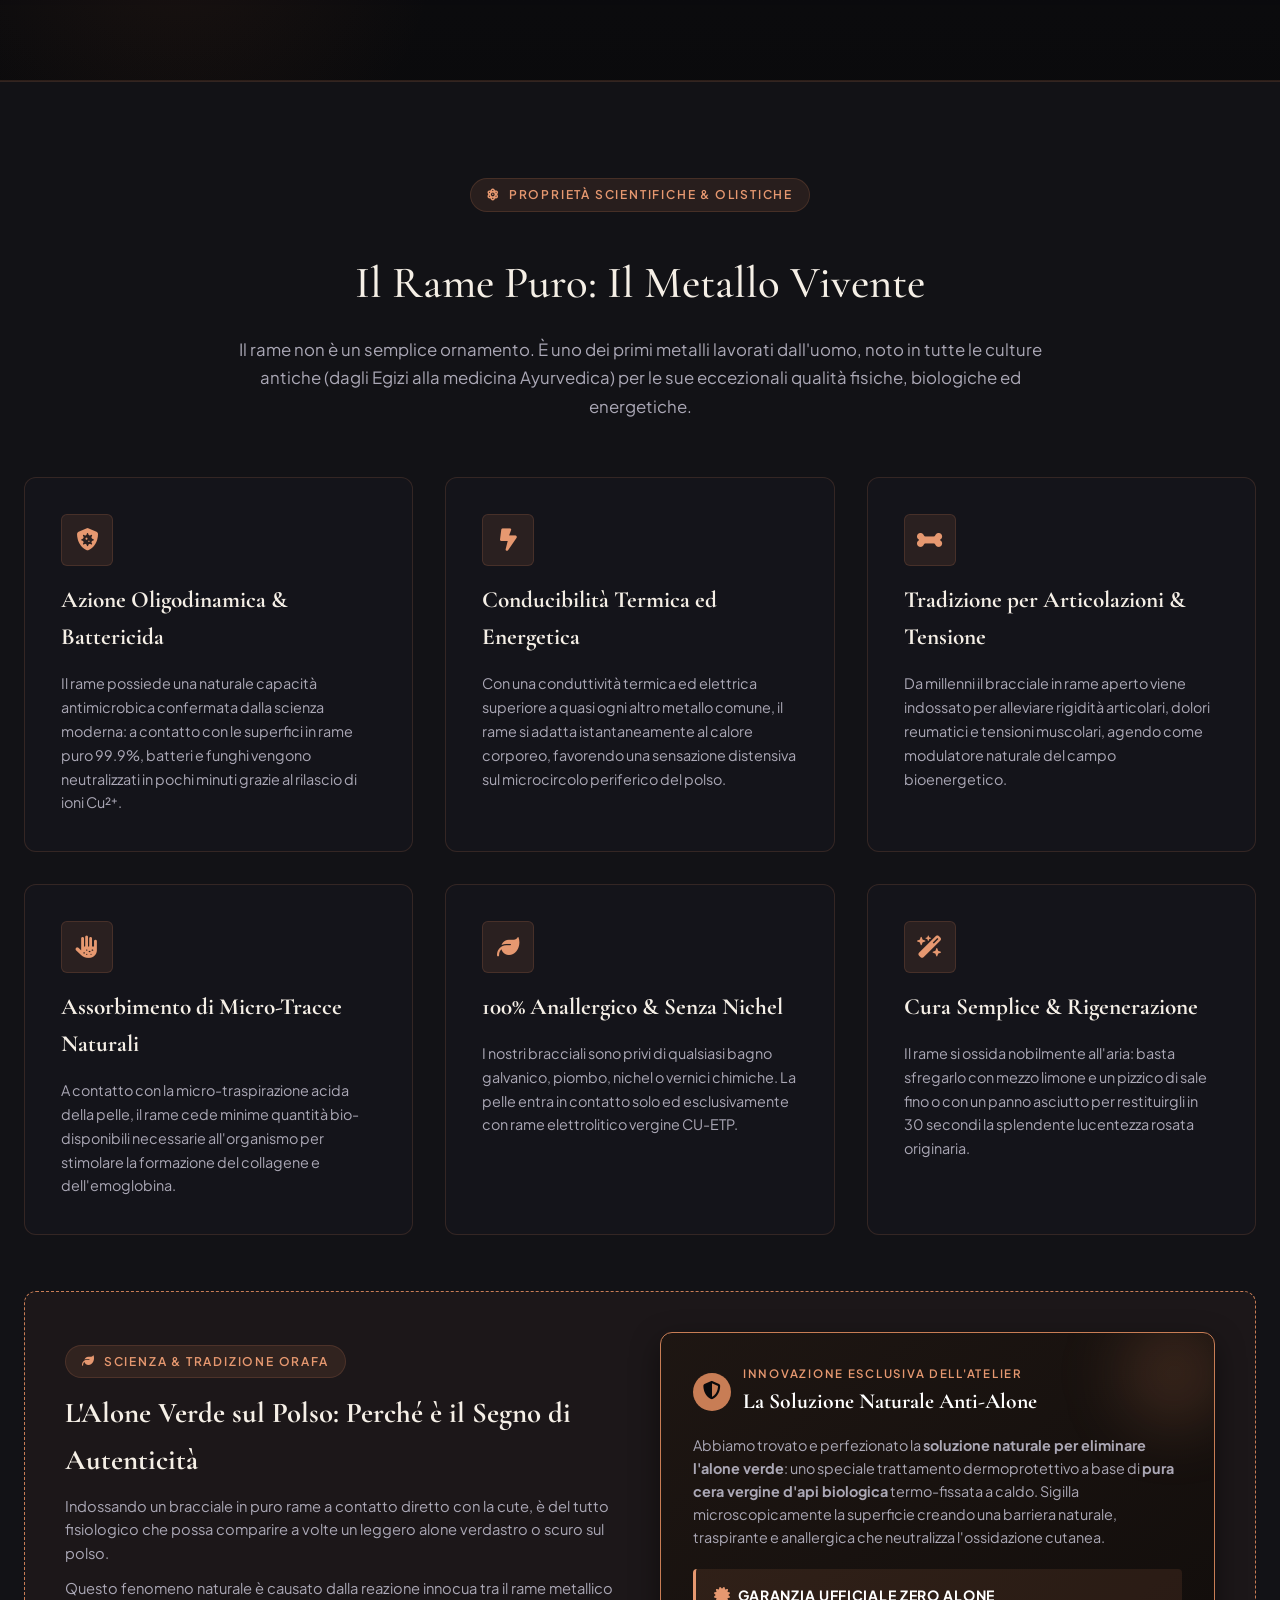
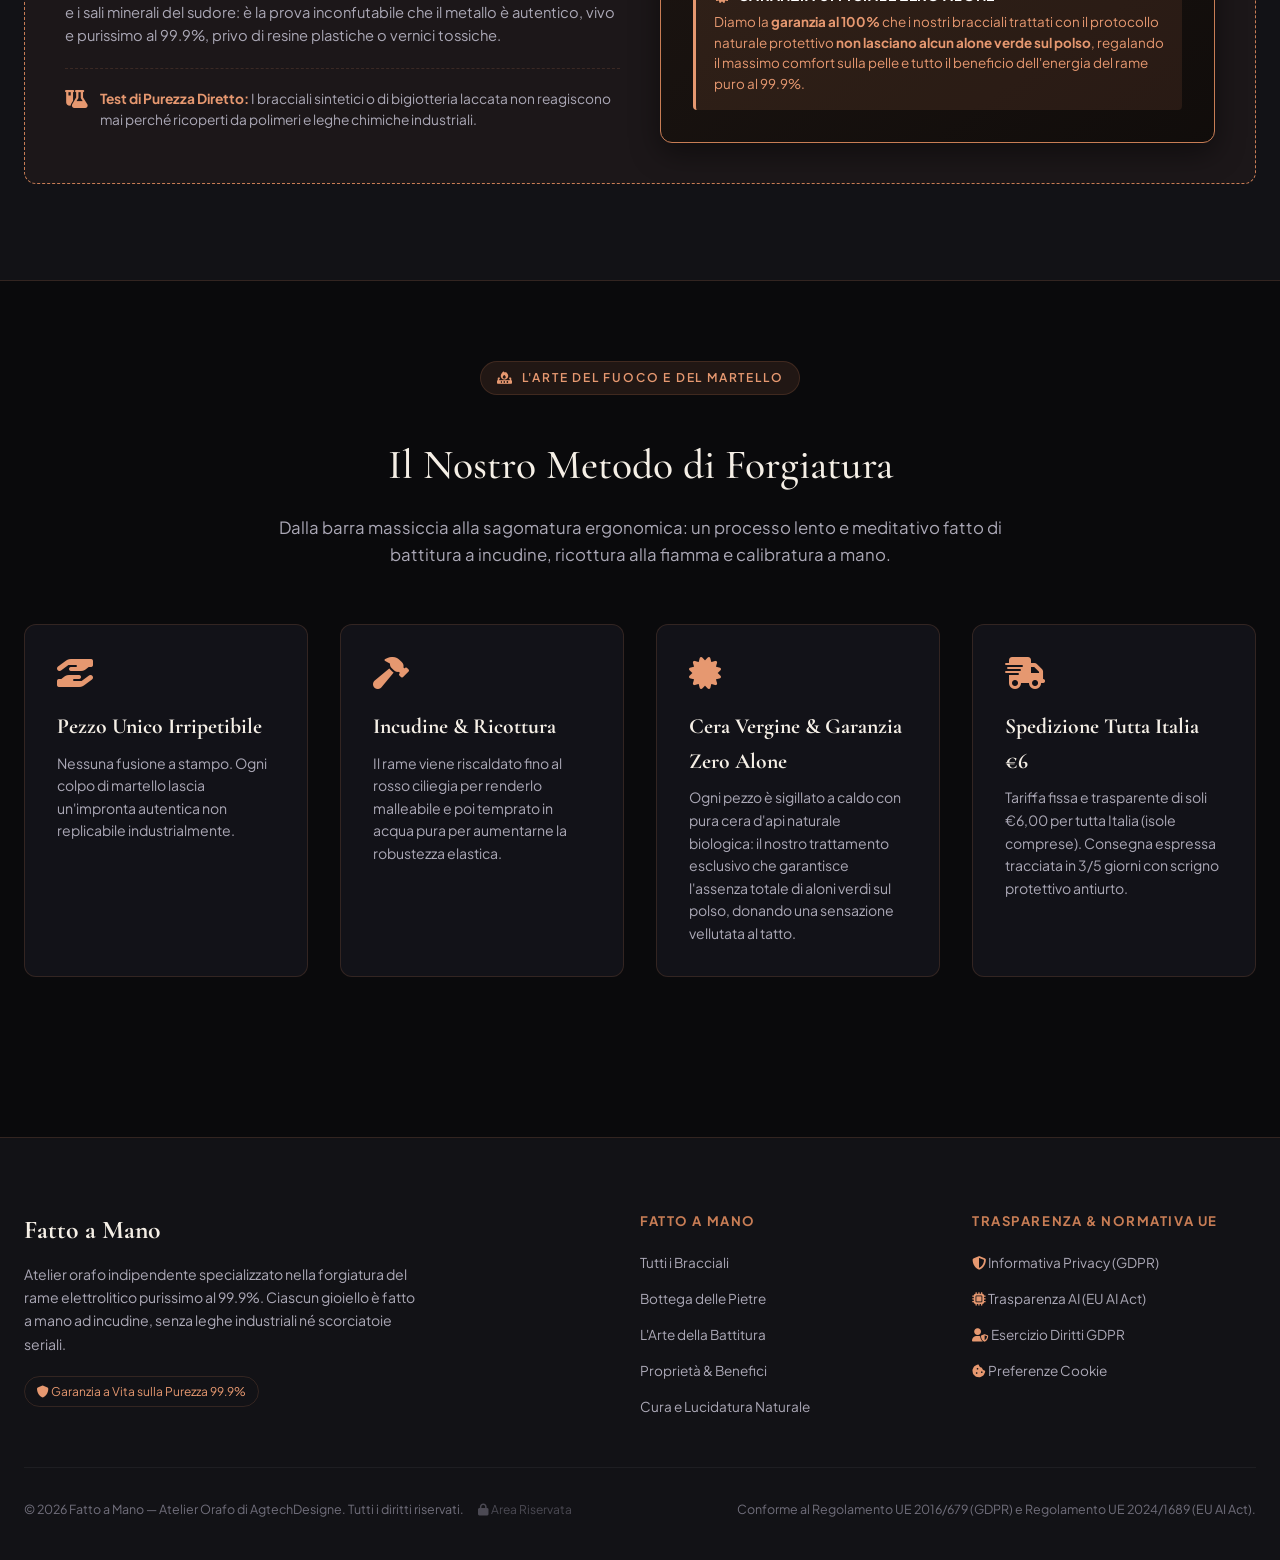
==== commit cb102c1d: "feat(security & promo): Hardening MIT/EU, cifratura codX+ Hemdal, Stripe Live Monitor, Combo Natale " ====
--- a/index.html
+++ b/index.html
@@ -554,6 +554,65 @@
   </section>
 
   <!-- ============================================================================
+       SPECIAL CHRISTMAS COMBO PROMOTION BANNER (#promo-natale)
+       ============================================================================ -->
+  <section class="promo-natale-section" id="promo-natale" style="padding: 2rem 0 1rem 0;">
+    <div class="container">
+      <div class="promo-natale-card" style="background: linear-gradient(135deg, rgba(20, 20, 24, 0.95), rgba(30, 22, 18, 0.95)); border: 1px solid rgba(184, 115, 51, 0.45); border-radius: 16px; padding: 2rem; position: relative; overflow: hidden; box-shadow: 0 15px 35px rgba(0,0,0,0.6); display: grid; grid-template-columns: repeat(auto-fit, minmax(320px, 1fr)); gap: 2rem; align-items: center;">
+        
+        <!-- Left: Visual & Ribbons -->
+        <div style="position: relative; border-radius: 12px; overflow: hidden; border: 1px solid rgba(184, 115, 51, 0.3); max-width: 480px; margin: 0 auto; width: 100%;">
+          <div style="position: absolute; top: 14px; left: -35px; transform: rotate(-45deg); background: linear-gradient(135deg, #b91c1c, #7f1d1d); color: #fff; font-size: 0.65rem; font-weight: 800; padding: 5px 35px; text-transform: uppercase; letter-spacing: 0.1em; box-shadow: 0 4px 10px rgba(0,0,0,0.5); z-index: 4;">
+            COMING SOON
+          </div>
+          <img src="assets/promo_combo_natale_ad.png" alt="Special Combo Natale: Doppio Bracciale + Anello Trama Gemella" style="width: 100%; height: auto; display: block; object-fit: cover;">
+          <div style="position: absolute; bottom: 8px; right: 8px; background: rgba(10, 10, 12, 0.88); border: 1px solid rgba(184, 115, 51, 0.3); border-radius: 6px; padding: 4px 8px; font-size: 0.65rem; color: #a1a1aa; display: flex; align-items: center; gap: 4px;">
+            <i class="fa-solid fa-shield-halved" style="color: #34d399;"></i> Micro-Sponsor: <strong>AgTechDesigne Cyber Shield</strong>
+          </div>
+        </div>
+
+        <!-- Right: Copy & Offer -->
+        <div>
+          <div style="display: inline-flex; align-items: center; gap: 6px; background: rgba(185, 28, 28, 0.15); border: 1px solid rgba(185, 28, 28, 0.35); color: #fca5a5; font-size: 0.75rem; font-weight: 700; padding: 4px 10px; border-radius: 20px; text-transform: uppercase; letter-spacing: 0.08em; margin-bottom: 0.8rem;">
+            <i class="fa-solid fa-gift"></i> Offerta Esclusiva Natale 2026
+          </div>
+          <h2 style="font-family: var(--font-serif); font-size: 2rem; color: #fff; margin: 0 0 0.6rem 0; line-height: 1.2;">
+            L'Intreccio Gemello: <span style="color: var(--copper-light);">Doppio Bracciale + Anello</span>
+          </h2>
+          <p style="color: var(--text-secondary); font-size: 0.92rem; line-height: 1.6; margin-bottom: 1.2rem;">
+            Due bracciali intrecciati in puro rame 99.9% battuti a mano ad incudine, abbinati alla fedina coordinata con la medesima trama gemella. Il set regalo perfetto per coppie o per uno stile coordinato d'eccellenza. Cofanetto sartoriale in velluto e ceralacca incluso.
+          </p>
+          
+          <div style="display: flex; align-items: baseline; gap: 0.8rem; margin-bottom: 1.4rem;">
+            <span style="font-size: 2.2rem; font-weight: 800; color: #fff;">€100.00</span>
+            <span style="font-size: 1.1rem; text-decoration: line-through; color: var(--text-muted);">€135.00</span>
+            <span style="background: rgba(16, 185, 129, 0.15); border: 1px solid rgba(16, 185, 129, 0.3); color: #34d399; font-size: 0.78rem; font-weight: 700; padding: 2px 8px; border-radius: 4px;">
+              RISPARMI €35 (-26%)
+            </span>
+          </div>
+
+          <div style="display: flex; gap: 0.8rem; flex-wrap: wrap;">
+            <button onclick="addToCartById('prod_combo_natale_100')" class="btn btn-primary" style="padding: 0.85rem 1.8rem; font-size: 0.95rem; display: inline-flex; align-items: center; gap: 0.5rem;">
+              <i class="fa-solid fa-bag-shopping"></i> Aggiungi Combo allo Scrigno (€100)
+            </button>
+            <button onclick="openProductModal('prod_combo_natale_100')" class="btn btn-outline" style="padding: 0.85rem 1.4rem; font-size: 0.95rem;">
+              <i class="fa-solid fa-eye"></i> Dettagli Creazione
+            </button>
+          </div>
+          <div style="margin-top: 0.8rem; font-size: 0.75rem; color: var(--text-muted); display: flex; align-items: center; gap: 0.8rem; flex-wrap: wrap;">
+            <span><i class="fa-solid fa-truck-fast" style="color: var(--copper-light);"></i> Spedizione Gratuita</span>
+            <span>•</span>
+            <span><i class="fa-solid fa-gem" style="color: var(--copper-light);"></i> Certificato di Garanzia</span>
+            <span>•</span>
+            <span><i class="fa-solid fa-clock" style="color: #f87171;"></i> Solo 15 set disponibili per le festività</span>
+          </div>
+        </div>
+
+      </div>
+    </div>
+  </section>
+
+  <!-- ============================================================================
        SHOWROOM / PRODUCT CATALOG SECTION
        ============================================================================ -->
   <section class="showroom-section" id="collezione">
